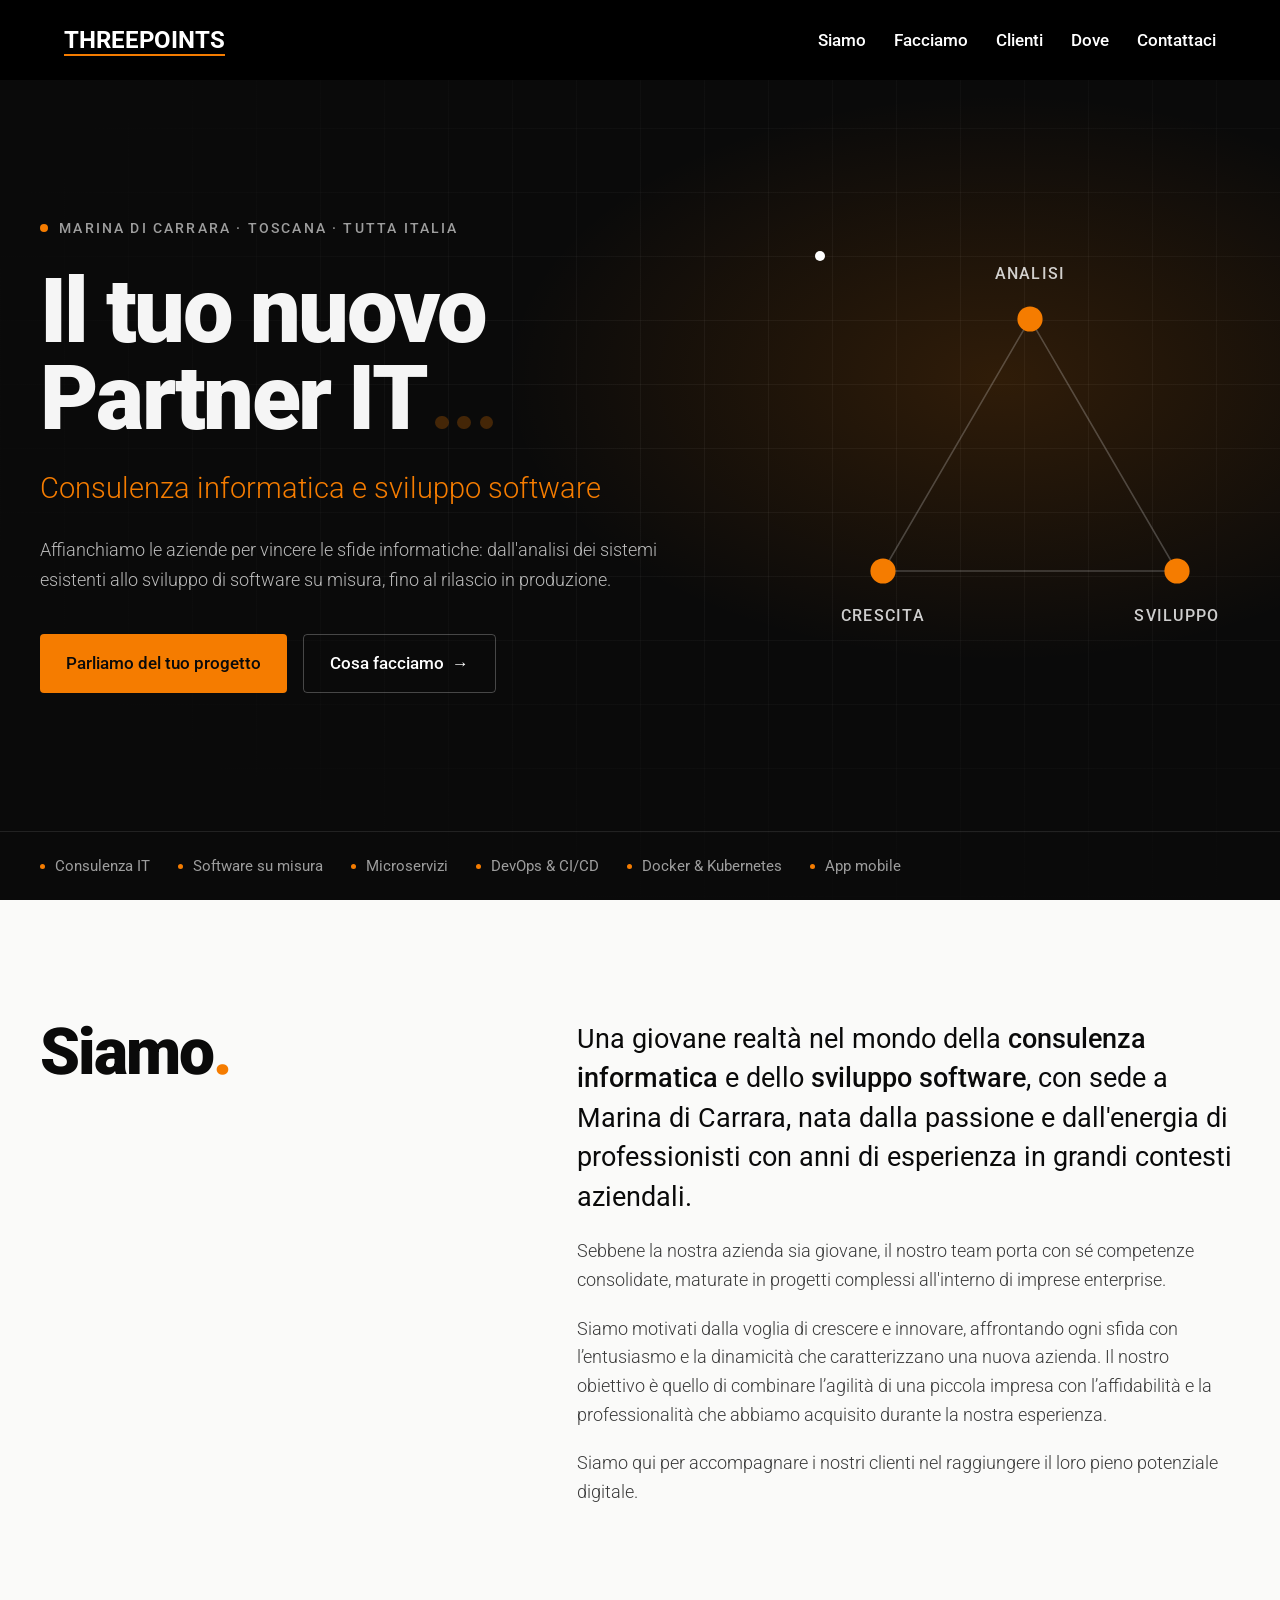
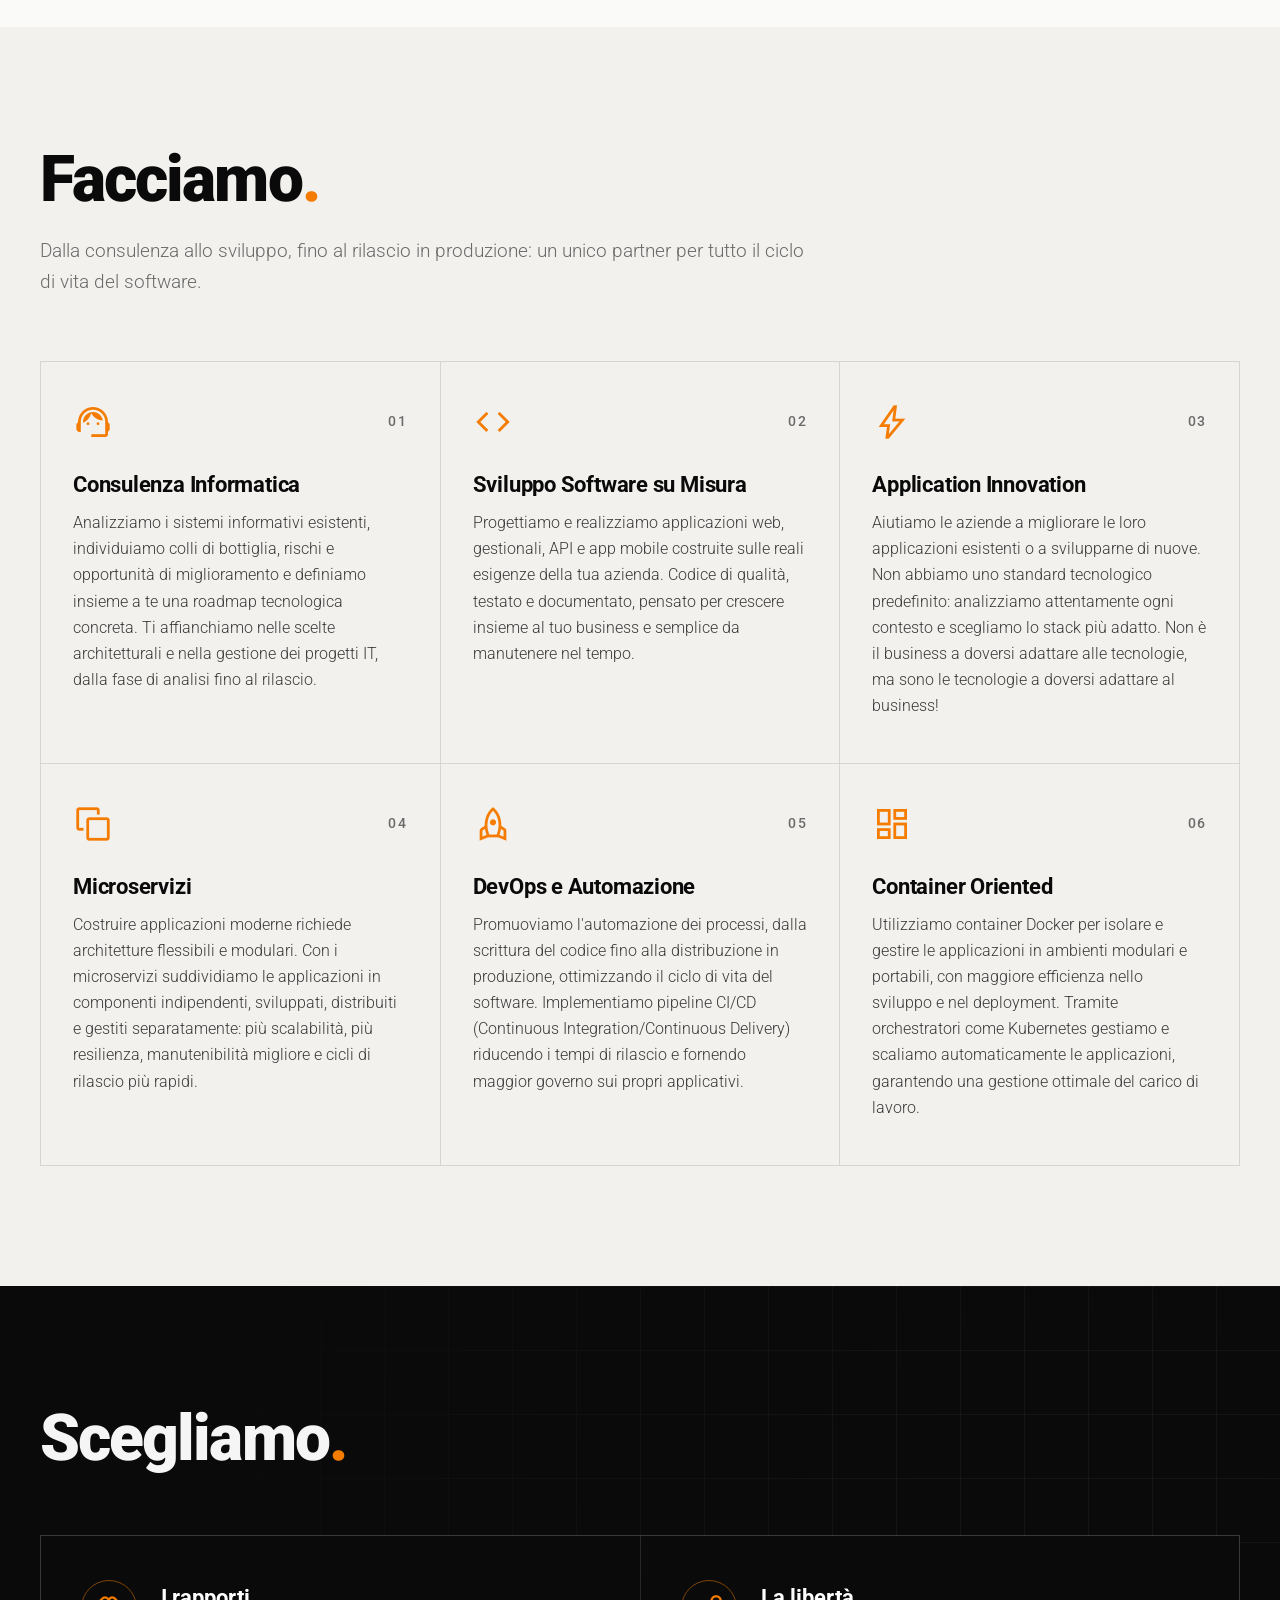
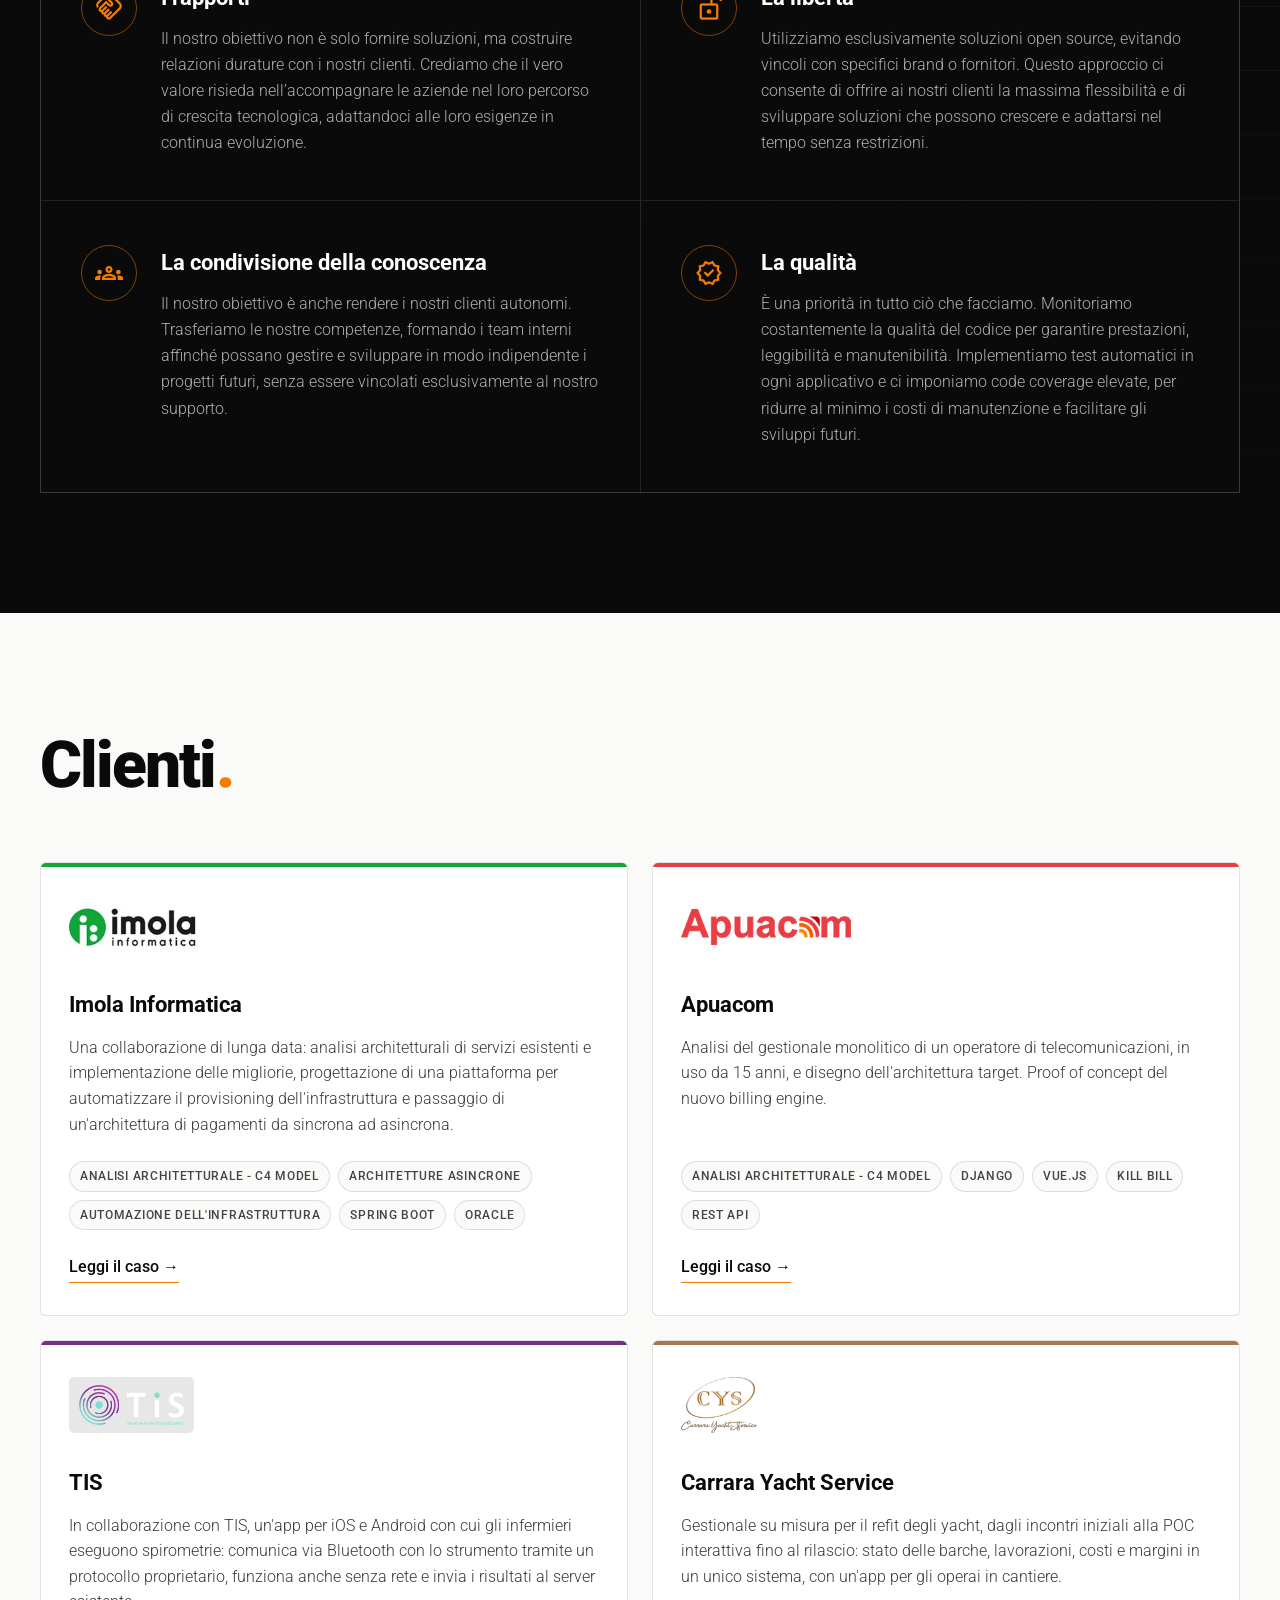
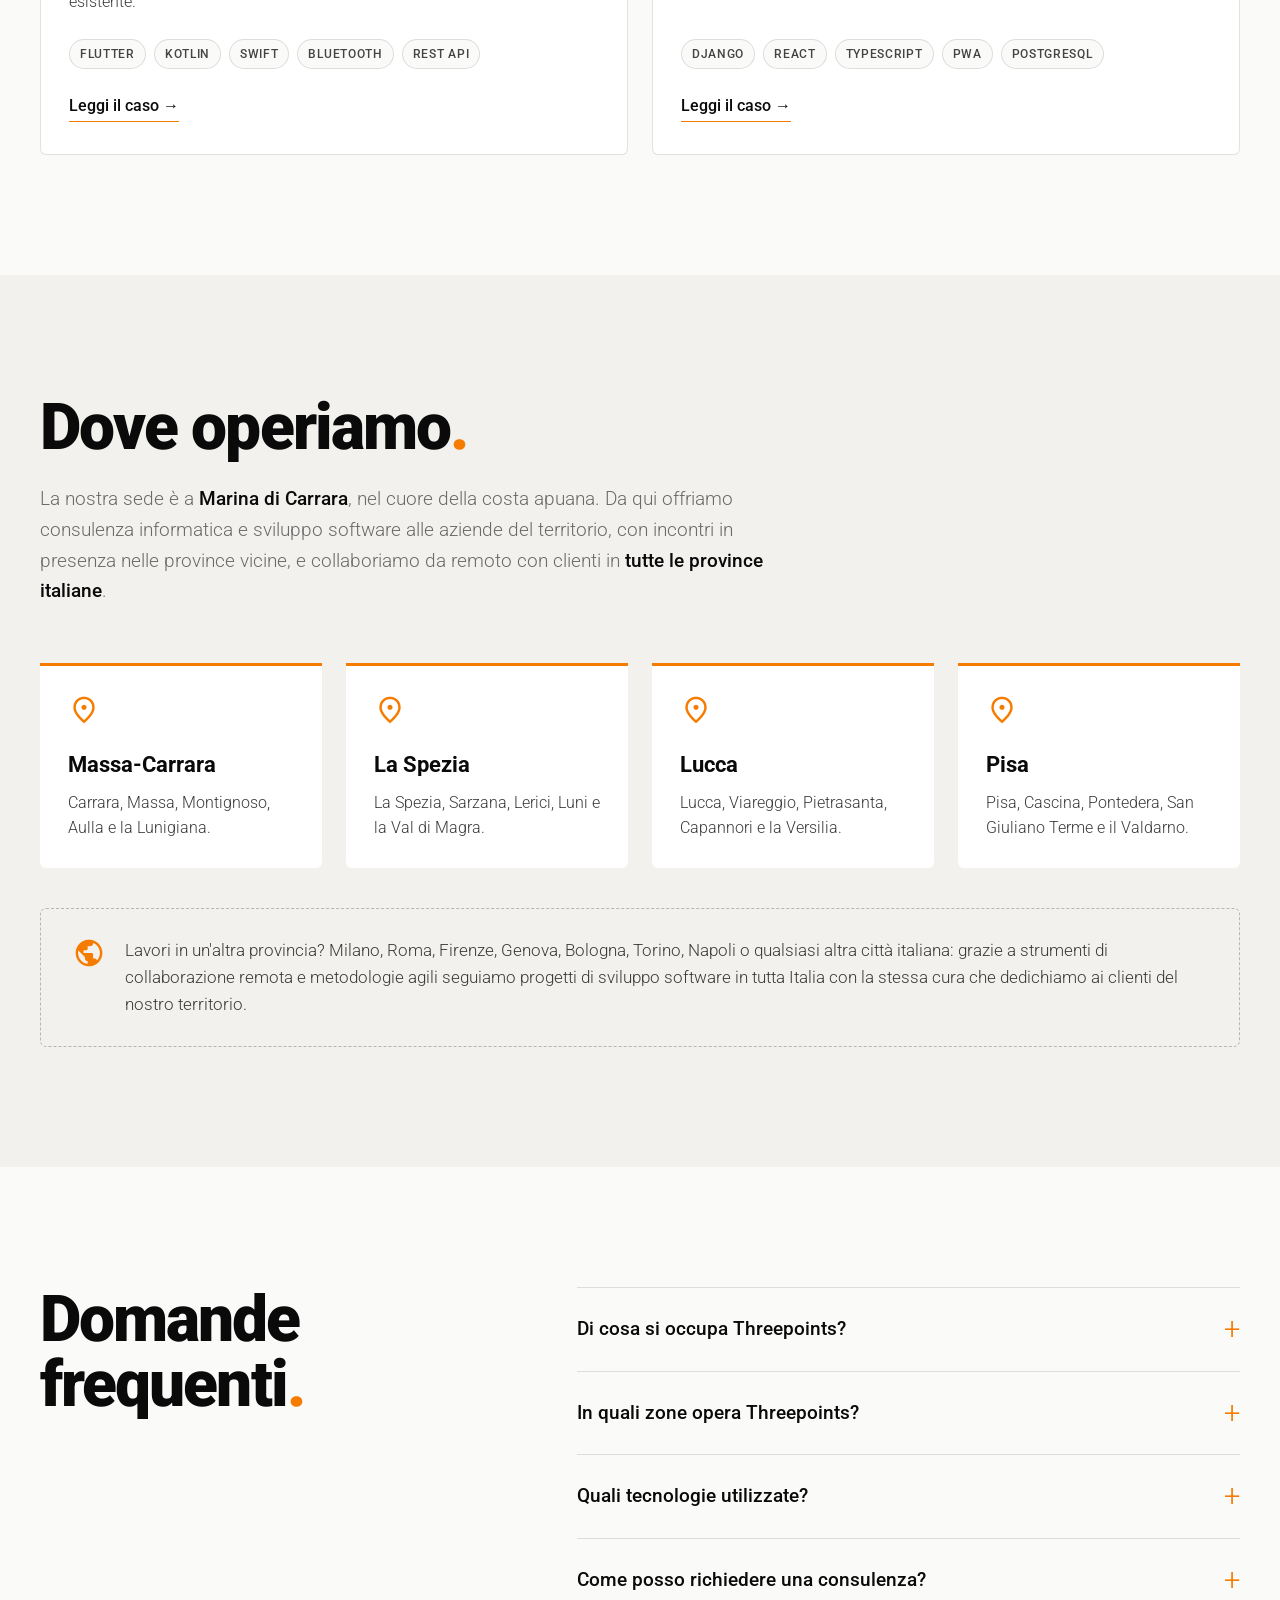
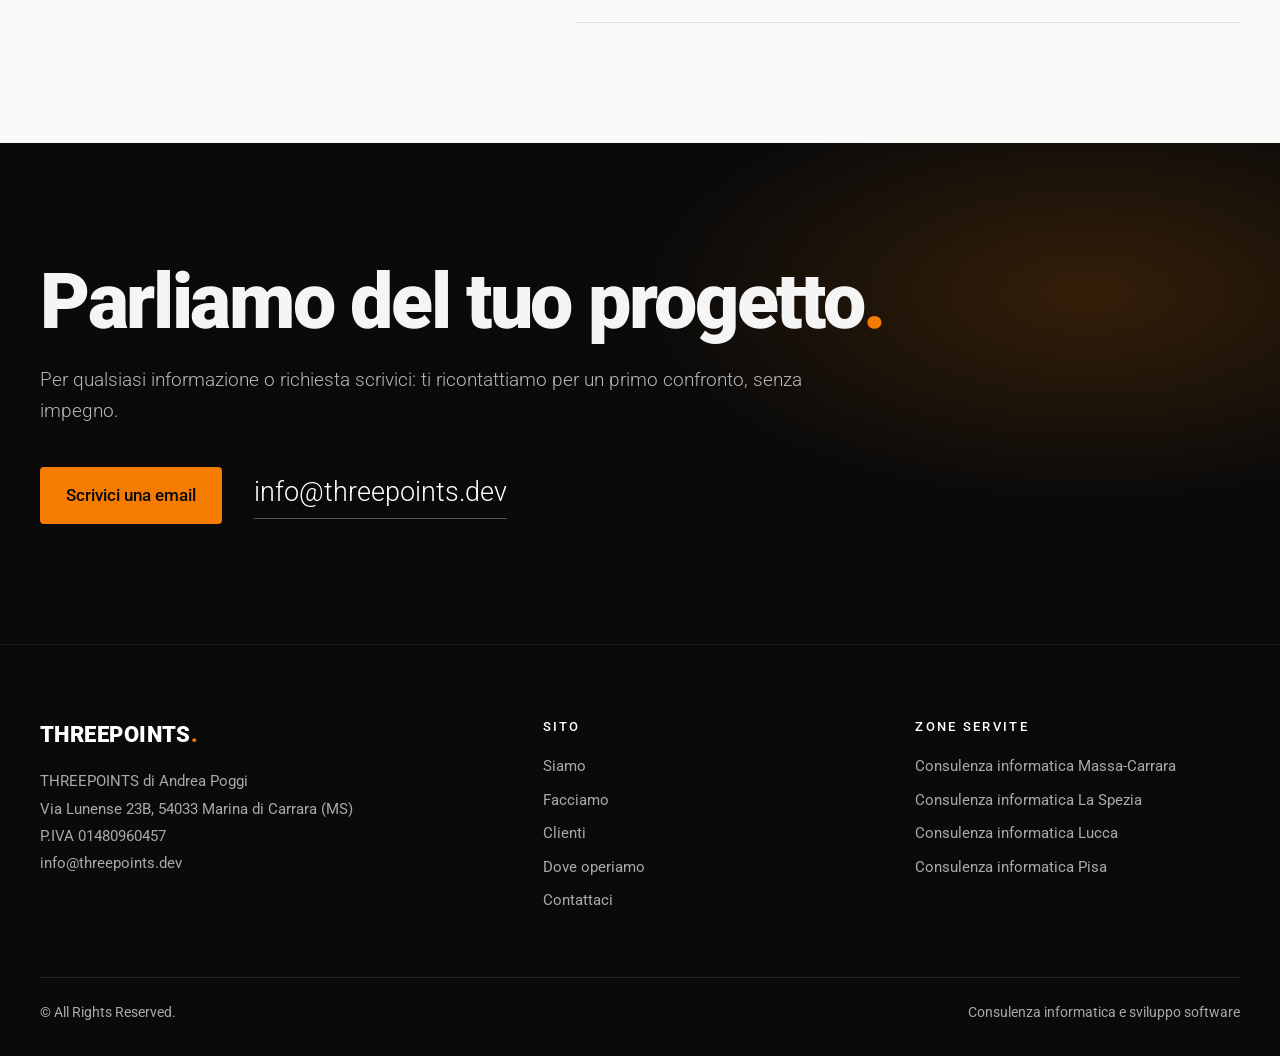
==== index.html @ 8f293f6f "Casi di studio TIS, Imola Informatica e Carrara Yacht Service Nuove pagine di dettaglio per i client" ====
<!DOCTYPE html>
<html lang="it" prefix="og: https://ogp.me/ns#">

<head>
    <meta charset="UTF-8">
    <meta name="viewport" content="width=device-width, initial-scale=1.0">

    <!-- Stato iniziale dell'ingresso: impostato prima del primo disegno.
         Senza JavaScript la classe non c'è e il contenuto è subito visibile. -->
    <script>document.documentElement.classList.add('pre')</script>

    <title>Consulenza Informatica e Sviluppo Software a Carrara | Threepoints</title>
    <meta name="description"
        content="Threepoints: consulenza informatica e sviluppo software su misura a Carrara, Massa, La Spezia, Lucca, Pisa e in tutta Italia. Microservizi, DevOps, app mobile e modernizzazione di applicazioni.">
    <meta name="robots" content="index, follow, max-image-preview:large">
    <meta name="author" content="Threepoints di Andrea Poggi">
    <link rel="canonical" href="https://threepoints.dev/">
    <meta name="theme-color" content="#000000">

    <!-- Geolocalizzazione -->
    <meta name="geo.region" content="IT-MS">
    <meta name="geo.placename" content="Marina di Carrara">
    <meta name="geo.position" content="44.0434;10.0480">
    <meta name="ICBM" content="44.0434, 10.0480">

    <!-- Open Graph / Social -->
    <meta property="og:title" content="Threepoints - Consulenza Informatica e Sviluppo Software" />
    <meta property="og:type" content="website" />
    <meta property="og:locale" content="it_IT" />
    <meta property="og:site_name" content="Threepoints" />
    <meta property="og:description"
        content="Consulenza informatica e sviluppo software su misura per aziende di Massa-Carrara, La Spezia, Lucca, Pisa e di tutta Italia." />
    <meta property="og:image" content="https://threepoints.dev/images/ogimage.png" />
    <meta property="og:url" content="https://threepoints.dev/" />
    <meta name="twitter:card" content="summary_large_image">

    <!-- Dati strutturati -->
    <script type="application/ld+json">
    {
        "@context": "https://schema.org",
        "@graph": [
            {
                "@type": ["ProfessionalService", "LocalBusiness"],
                "@id": "https://threepoints.dev/#organization",
                "name": "Threepoints",
                "legalName": "Threepoints di Andrea Poggi",
                "url": "https://threepoints.dev/",
                "logo": "https://threepoints.dev/images/favicon.png",
                "image": "https://threepoints.dev/images/ogimage.png",
                "description": "Consulenza informatica e sviluppo software su misura: application innovation, microservizi, DevOps, container e app mobile.",
                "email": "info@threepoints.dev",
                "vatID": "IT01480960457",
                "founder": { "@type": "Person", "name": "Andrea Poggi" },
                "address": {
                    "@type": "PostalAddress",
                    "streetAddress": "Via Lunense 23B",
                    "postalCode": "54033",
                    "addressLocality": "Marina di Carrara",
                    "addressRegion": "MS",
                    "addressCountry": "IT"
                },
                "geo": { "@type": "GeoCoordinates", "latitude": 44.0434, "longitude": 10.0480 },
                "areaServed": [
                    { "@type": "AdministrativeArea", "name": "Provincia di Massa-Carrara" },
                    { "@type": "AdministrativeArea", "name": "Provincia della Spezia" },
                    { "@type": "AdministrativeArea", "name": "Provincia di Lucca" },
                    { "@type": "AdministrativeArea", "name": "Provincia di Pisa" },
                    { "@type": "AdministrativeArea", "name": "Toscana" },
                    { "@type": "AdministrativeArea", "name": "Liguria" },
                    { "@type": "Country", "name": "Italia" }
                ],
                "knowsAbout": [
                    "Consulenza informatica", "Sviluppo software", "Sviluppo software su misura",
                    "Microservizi", "DevOps", "CI/CD", "Docker", "Kubernetes", "Spring Boot",
                    "Django", "Flutter", "Sviluppo app mobile", "Architettura software", "REST API"
                ],
                "hasOfferCatalog": {
                    "@type": "OfferCatalog",
                    "name": "Servizi IT",
                    "itemListElement": [
                        { "@type": "Offer", "itemOffered": { "@type": "Service", "name": "Consulenza informatica" } },
                        { "@type": "Offer", "itemOffered": { "@type": "Service", "name": "Sviluppo software su misura" } },
                        { "@type": "Offer", "itemOffered": { "@type": "Service", "name": "Sviluppo app mobile" } },
                        { "@type": "Offer", "itemOffered": { "@type": "Service", "name": "Architetture a microservizi" } },
                        { "@type": "Offer", "itemOffered": { "@type": "Service", "name": "DevOps e automazione CI/CD" } },
                        { "@type": "Offer", "itemOffered": { "@type": "Service", "name": "Containerizzazione con Docker e Kubernetes" } }
                    ]
                }
            },
            {
                "@type": "WebSite",
                "@id": "https://threepoints.dev/#website",
                "url": "https://threepoints.dev/",
                "name": "Threepoints",
                "inLanguage": "it-IT",
                "publisher": { "@id": "https://threepoints.dev/#organization" }
            },
            {
                "@type": "FAQPage",
                "mainEntity": [
                    {
                        "@type": "Question",
                        "name": "Di cosa si occupa Threepoints?",
                        "acceptedAnswer": {
                            "@type": "Answer",
                            "text": "Threepoints offre consulenza informatica e sviluppo software su misura: modernizzazione di applicazioni esistenti, architetture a microservizi, DevOps e pipeline CI/CD, containerizzazione con Docker e Kubernetes e sviluppo di app mobile."
                        }
                    },
                    {
                        "@type": "Question",
                        "name": "In quali zone opera Threepoints?",
                        "acceptedAnswer": {
                            "@type": "Answer",
                            "text": "La sede è a Marina di Carrara (MS). Seguiamo in presenza aziende delle province di Massa-Carrara, La Spezia, Lucca e Pisa e lavoriamo da remoto con clienti in tutte le province italiane."
                        }
                    },
                    {
                        "@type": "Question",
                        "name": "Quali tecnologie utilizzate?",
                        "acceptedAnswer": {
                            "@type": "Answer",
                            "text": "Non abbiamo uno stack predefinito: scegliamo la tecnologia in base al contesto. Lavoriamo spesso con Java e Spring Boot, Python e Django, Flutter, Kotlin e Swift, Docker e Kubernetes, privilegiando soluzioni open source."
                        }
                    },
                    {
                        "@type": "Question",
                        "name": "Come posso richiedere una consulenza?",
                        "acceptedAnswer": {
                            "@type": "Answer",
                            "text": "Scrivi a info@threepoints.dev descrivendo il tuo progetto o la tua esigenza: ti ricontatteremo per un primo confronto senza impegno."
                        }
                    }
                ]
            }
        ]
    }
    </script>

    <link rel="icon" href="images/favicon.png" />

    <link rel="preconnect" href="https://fonts.googleapis.com" crossorigin>
    <link rel="preconnect" href="https://fonts.gstatic.com" crossorigin>


    <!-- Google Font -->
    
    <link rel="stylesheet"
        href="https://fonts.googleapis.com/css2?family=Roboto:wght@300;400;500;700;900&display=swap">

    <!-- Google Icons -->
    <link rel="stylesheet"
        href="https://fonts.googleapis.com/css2?family=Material+Symbols+Outlined:opsz,wght,FILL,GRAD@24,400,0,0&icon_names=bolt,close,code,dashboard,groups,handshake,location_on,lock_open_right,menu,public,rocket,stack,support_agent,verified&display=block" />

    <!-- CSS Critico inline -->
    <style>
        * {
            margin: 0;
            padding: 0;
            box-sizing: border-box;
        }

        body {
            font-family: 'Roboto', sans-serif;
            /* Cambiato in Roboto */
            line-height: 1.6;
        }

        #loading-screen {
            display: flex;
            justify-content: center;
            align-items: center;
            position: fixed;
            width: 100%;
            height: 100%;
            background-color: white;
            z-index: 1000; /* Assicurati che sia sopra tutto */
        }


    </style>

    <!-- Senza JavaScript mostra subito il contenuto -->
    <noscript>
        <style>
            #loading-screen { display: none !important; }
            #site-content { display: block !important; }
        </style>
    </noscript>

    <!-- Precaricamento del foglio di stile -->
    <link rel="preload" href="styles.css" as="style" onload="this.onload=null;this.rel='stylesheet'">
    <noscript>
        <link rel="stylesheet" href="styles.css">
    </noscript>

    <!-- Precaricamento dello script JavaScript -->
    <link rel="preload" href="script.js" as="script">
    <script defer src="script.js"></script>
</head>

<body>

    <!-- Schermata di caricamento
         Uso uno stile inline per evitare ritardi nella renderizzazioni. 
    -->
    <div id="loading-screen">

        <div class="icon-container">
            <svg width="64" height="64" viewBox="0 0 64 64" xmlns="http://www.w3.org/2000/svg">
                <!-- Cerchio esterno di colore arancione (#F57C00) -->
                <circle cx="32" cy="32" r="30" fill="#F57C00" />
              
                <!-- Cerchio interno più piccolo con bordo bianco e riempimento arancione -->
                <circle cx="32" cy="32" r="24" fill="#F57C00" stroke="#FFFFFF" stroke-width="2" />
              
                <!-- Testo "TPs" al centro del cerchio, in bianco e font Roboto Bold -->
                <text x="50%" y="50%" font-family="Roboto, sans-serif" font-weight="bold" font-size="14" fill="#FFFFFF" text-anchor="middle" dominant-baseline="central">TPs</text>
              </svg>

        </div>
    </div>

    <div id="site-content" style="display: none;">

        <!-- Navbar -->
        <nav class="navbar">
            <div class="navbar-content">
                <div class="logo">
                    <strong>
                        <a href="/">THREEPOINTS</a>
                    </strong>
                </div>
                <div class="menu-desktop">
                    <a href="#siamo">Siamo</a>
                    <a href="#facciamo">Facciamo</a>
                    <a href="#clienti">Clienti</a>
                    <a href="#dove">Dove</a>
                    <a href="#contattaci">Contattaci</a>
                </div>
                <div class="menu-mobile">
                    <button class="menu-toggle" id="menu-toggle" aria-label="Apri il menu">
                        <span class="material-symbols-outlined" style="color: white;">menu</span>
                    </button>
                </div>
            </div>
            <div class="menu-mobile-items" id="mobile-menu">
                <button class="close-menu" id="close-menu" aria-label="Chiudi il menu">
                    <span class="material-symbols-outlined">close</span>
                </button>
                <a href="#siamo">Siamo</a>
                <a href="#facciamo">Facciamo</a>
                <a href="#clienti">Clienti</a>
                <a href="#dove">Dove</a>
                <a href="#contattaci">Contattaci</a>

                <div class="menu-mobile-footer" id="menu-mobile-footer">
                    <p>© All Rights Reserved.</p>
                    <p>THREEPOINTS di Andrea Poggi.</p>
                    <p><a href="mailto:info@threepoints.dev">info@threepoints.dev</a></p>
                </div>
            </div>
        </nav>
        <!-- Sezione Hero -->
        <header class="hero-v2">
            <div class="hero-v2-inner">
                <div class="hero-v2-copy">
                    <p class="hero-v2-eyebrow" data-in="fade">
                        <span class="hero-v2-pulse" aria-hidden="true"></span>
                        Marina di Carrara · Toscana · tutta Italia
                    </p>

                    <h1>
                        <span class="hero-v2-title">
                            <span class="line"><span data-in="line">Il tuo nuovo</span></span>
                            <span class="line"><span data-in="line">Partner IT<span class="tp-dots"
                                        aria-hidden="true"><i></i><i></i><i></i></span></span></span>
                        </span>
                        <span class="hero-v2-kicker" data-in="fade">Consulenza informatica e sviluppo software</span>
                    </h1>

                    <p class="hero-v2-lead" data-in="fade">Affianchiamo le aziende per vincere le sfide
                        informatiche: dall'analisi dei sistemi esistenti allo sviluppo di software su misura,
                        fino al rilascio in produzione.</p>

                    <div class="hero-v2-actions" data-in="fade">
                        <a class="hero-v2-btn primary" href="#contattaci">Parliamo del tuo progetto</a>
                        <a class="hero-v2-btn ghost" href="#facciamo">Cosa facciamo <span aria-hidden="true">→</span></a>
                    </div>
                </div>

                <div class="hero-v2-visual" data-in="fade" aria-hidden="true">
                    <div class="tp-stage">
                        <svg viewBox="0 0 400 380" xmlns="http://www.w3.org/2000/svg">
                            <path class="tp-edge" d="M200 60 L340 300 L60 300 Z" />
                            <circle class="tp-node" cx="200" cy="60" r="12" />
                            <circle class="tp-node" cx="340" cy="300" r="12" />
                            <circle class="tp-node" cx="60" cy="300" r="12" />
                            <text x="200" y="22" text-anchor="middle">Analisi</text>
                            <text x="340" y="348" text-anchor="middle">Sviluppo</text>
                            <text x="60" y="348" text-anchor="middle">Crescita</text>
                        </svg>
                        <span class="tp-ring" style="--x: 50%; --y: 15.79%"></span>
                        <span class="tp-ring" style="--x: 85%; --y: 78.95%; --delay: .8s"></span>
                        <span class="tp-ring" style="--x: 15%; --y: 78.95%; --delay: 1.6s"></span>
                        <span class="tp-runner"></span>
                    </div>
                </div>
            </div>

            <div class="hero-v2-strip" data-in="fade">
                <ul>
                    <li>Consulenza IT</li>
                    <li>Software su misura</li>
                    <li>Microservizi</li>
                    <li>DevOps &amp; CI/CD</li>
                    <li>Docker &amp; Kubernetes</li>
                    <li>App mobile</li>
                </ul>
            </div>
        </header>

        <main>
        <section id="siamo" class="section">
            <div class="section-inner split">
                <div class="section-head">
                    <h2 class="section-title">Siamo<span class="accent">.</span></h2>
                </div>

                <div class="prose">
                    <p class="big">Una giovane realtà nel mondo della <strong>consulenza informatica</strong> e dello
                        <strong>sviluppo software</strong>, con sede a Marina di Carrara, nata dalla passione e
                        dall'energia di professionisti con anni di esperienza in grandi contesti aziendali.</p>
                    <p>Sebbene la nostra azienda sia giovane, il nostro team porta con sé competenze consolidate,
                        maturate in progetti complessi all'interno di imprese enterprise.</p>
                    <p>Siamo motivati dalla voglia di crescere e innovare, affrontando ogni sfida con l’entusiasmo e
                        la dinamicità che caratterizzano una nuova azienda. Il nostro obiettivo è quello di combinare
                        l’agilità di una piccola impresa con l’affidabilità e la professionalità che abbiamo
                        acquisito durante la nostra esperienza.</p>
                    <p>Siamo qui per accompagnare i nostri clienti nel raggiungere il loro pieno potenziale
                        digitale.</p>
                </div>
            </div>
        </section>

        <section id="facciamo" class="section tone-2">
            <div class="section-inner">
                <div class="section-head">
                    <h2 class="section-title">Facciamo<span class="accent">.</span></h2>
                    <p class="section-lead">Dalla consulenza allo sviluppo, fino al rilascio in produzione: un unico
                        partner per tutto il ciclo di vita del software.</p>
                </div>

                <div class="svc-grid">
                    <article class="svc">
                        <div class="svc-top">
                            <span class="material-symbols-outlined" aria-hidden="true">support_agent</span>
                            <span class="svc-num">01</span>
                        </div>
                        <h3>Consulenza Informatica</h3>
                        <p>Analizziamo i sistemi informativi esistenti, individuiamo colli di bottiglia, rischi e
                            opportunità di miglioramento e definiamo insieme a te una roadmap tecnologica concreta.
                            Ti affianchiamo nelle scelte architetturali e nella gestione dei progetti IT, dalla fase
                            di analisi fino al rilascio.</p>
                    </article>

                    <article class="svc">
                        <div class="svc-top">
                            <span class="material-symbols-outlined" aria-hidden="true">code</span>
                            <span class="svc-num">02</span>
                        </div>
                        <h3>Sviluppo Software su Misura</h3>
                        <p>Progettiamo e realizziamo applicazioni web, gestionali, API e app mobile costruite sulle
                            reali esigenze della tua azienda. Codice di qualità, testato e documentato, pensato per
                            crescere insieme al tuo business e semplice da manutenere nel tempo.</p>
                    </article>

                    <article class="svc">
                        <div class="svc-top">
                            <span class="material-symbols-outlined" aria-hidden="true">bolt</span>
                            <span class="svc-num">03</span>
                        </div>
                        <h3>Application Innovation</h3>
                        <p>Aiutiamo le aziende a migliorare le loro applicazioni esistenti o a svilupparne di nuove.
                            Non abbiamo uno standard tecnologico predefinito: analizziamo attentamente ogni contesto
                            e scegliamo lo stack più adatto. Non è il business a doversi adattare alle tecnologie, ma
                            sono le tecnologie a doversi adattare al business!</p>
                    </article>

                    <article class="svc">
                        <div class="svc-top">
                            <span class="material-symbols-outlined" aria-hidden="true">stack</span>
                            <span class="svc-num">04</span>
                        </div>
                        <h3>Microservizi</h3>
                        <p>Costruire applicazioni moderne richiede architetture flessibili e modulari. Con i
                            microservizi suddividiamo le applicazioni in componenti indipendenti, sviluppati,
                            distribuiti e gestiti separatamente: più scalabilità, più resilienza, manutenibilità
                            migliore e cicli di rilascio più rapidi.</p>
                    </article>

                    <article class="svc">
                        <div class="svc-top">
                            <span class="material-symbols-outlined" aria-hidden="true">rocket</span>
                            <span class="svc-num">05</span>
                        </div>
                        <h3>DevOps e Automazione</h3>
                        <p>Promuoviamo l'automazione dei processi, dalla scrittura del codice fino alla
                            distribuzione in produzione, ottimizzando il ciclo di vita del software. Implementiamo
                            pipeline CI/CD (Continuous Integration/Continuous Delivery) riducendo i tempi di
                            rilascio e fornendo maggior governo sui propri applicativi.</p>
                    </article>

                    <article class="svc">
                        <div class="svc-top">
                            <span class="material-symbols-outlined" aria-hidden="true">dashboard</span>
                            <span class="svc-num">06</span>
                        </div>
                        <h3>Container Oriented</h3>
                        <p>Utilizziamo container Docker per isolare e gestire le applicazioni in ambienti modulari e
                            portabili, con maggiore efficienza nello sviluppo e nel deployment. Tramite orchestratori
                            come Kubernetes gestiamo e scaliamo automaticamente le applicazioni, garantendo una
                            gestione ottimale del carico di lavoro.</p>
                    </article>
                </div>
            </div>
        </section>

        <section id="scegliamo" class="section dark has-grid">
            <div class="section-inner">
                <div class="section-head">
                    <h2 class="section-title">Scegliamo<span class="accent">.</span></h2>
                </div>

                <div class="values">
                    <div class="value">
                        <span class="value-icon"><span class="material-symbols-outlined"
                                aria-hidden="true">handshake</span></span>
                        <div>
                            <h3>I rapporti</h3>
                            <p>Il nostro obiettivo non è solo fornire soluzioni, ma costruire relazioni durature con i
                                nostri clienti. Crediamo che il vero valore risieda nell’accompagnare le aziende nel
                                loro percorso di crescita tecnologica, adattandoci alle loro esigenze in continua
                                evoluzione.</p>
                        </div>
                    </div>

                    <div class="value">
                        <span class="value-icon"><span class="material-symbols-outlined"
                                aria-hidden="true">lock_open_right</span></span>
                        <div>
                            <h3>La libertà</h3>
                            <p>Utilizziamo esclusivamente soluzioni open source, evitando vincoli con specifici brand o
                                fornitori. Questo approccio ci consente di offrire ai nostri clienti la massima
                                flessibilità e di sviluppare soluzioni che possono crescere e adattarsi nel tempo
                                senza restrizioni.</p>
                        </div>
                    </div>

                    <div class="value">
                        <span class="value-icon"><span class="material-symbols-outlined"
                                aria-hidden="true">groups</span></span>
                        <div>
                            <h3>La condivisione della conoscenza</h3>
                            <p>Il nostro obiettivo è anche rendere i nostri clienti autonomi. Trasferiamo le nostre
                                competenze, formando i team interni affinché possano gestire e sviluppare in modo
                                indipendente i progetti futuri, senza essere vincolati esclusivamente al nostro
                                supporto.</p>
                        </div>
                    </div>

                    <div class="value">
                        <span class="value-icon"><span class="material-symbols-outlined"
                                aria-hidden="true">verified</span></span>
                        <div>
                            <h3>La qualità</h3>
                            <p>È una priorità in tutto ciò che facciamo. Monitoriamo costantemente la qualità del
                                codice per garantire prestazioni, leggibilità e manutenibilità. Implementiamo test
                                automatici in ogni applicativo e ci imponiamo code coverage elevate, per ridurre al
                                minimo i costi di manutenzione e facilitare gli sviluppi futuri.</p>
                        </div>
                    </div>
                </div>
            </div>
        </section>

        <section id="clienti" class="section">
            <div class="section-inner">
                <div class="section-head">
                    <h2 class="section-title">Clienti<span class="accent">.</span></h2>
                </div>

                <div class="clients">
                    <article class="cliente-card" id="imolainformatica">
                        <div class="cliente-card-logo-container">
                            <a href="https://imolainformatica.it/" target="_blank" rel="noopener">
                                <img src="images/imola.webp" alt="Logo Imola Informatica" class="cliente-logo"
                                    width="244" height="90">
                            </a>
                        </div>
                        <h3 class="cliente-title">Imola Informatica</h3>
                        <p class="cliente-description">Una collaborazione di lunga data: analisi architetturali di
                            servizi esistenti e implementazione delle migliorie, progettazione di una piattaforma
                            per automatizzare il provisioning dell'infrastruttura e passaggio di un'architettura di
                            pagamenti da sincrona ad asincrona.</p>
                        <div class="badges">
                            <span class="badge">Analisi architetturale - C4 Model</span>
                            <span class="badge">Architetture asincrone</span>
                            <span class="badge">Automazione dell'infrastruttura</span>
                            <span class="badge">Spring Boot</span>
                            <span class="badge">Oracle</span>
                        </div>
                        <a class="cliente-link" href="/clienti/imolainformatica/">Leggi il caso <span aria-hidden="true">→</span></a>
                    </article>

                    <article class="cliente-card" id="apuacom">
                        <div class="cliente-card-logo-container">
                            <a href="https://www.apuacom.it/" target="_blank" rel="noopener">
                                <img src="images/logoapuacom.webp" alt="Logo Apuacom" class="cliente-logo"
                                    width="230" height="48">
                            </a>
                        </div>
                        <h3 class="cliente-title">Apuacom</h3>
                        <p class="cliente-description">Analisi del gestionale monolitico di un operatore di
                            telecomunicazioni, in uso da 15 anni, e disegno dell'architettura target.
                            Proof of concept del nuovo billing engine.</p>
                        <div class="badges">
                            <span class="badge">Analisi architetturale - C4 Model</span>
                            <span class="badge">Django</span>
                            <span class="badge">Vue.js</span>
                            <span class="badge">Kill Bill</span>
                            <span class="badge">REST API</span>
                        </div>
                        <a class="cliente-link" href="/clienti/apuacom/">Leggi il caso <span aria-hidden="true">→</span></a>
                    </article>

                    <article class="cliente-card" id="tis">
                        <div class="cliente-card-logo-container">
                            <a href="https://www.trusttis.com/" target="_blank" rel="noopener">
                                <img src="images/tis.webp" alt="Logo TIS" class="cliente-logo cliente-logo-boxed"
                                    width="392" height="150">
                            </a>
                        </div>
                        <h3 class="cliente-title">TIS</h3>
                        <p class="cliente-description">In collaborazione con TIS, un'app per iOS e Android con cui
                            gli infermieri eseguono spirometrie: comunica via Bluetooth con lo strumento tramite un
                            protocollo proprietario, funziona anche senza rete e invia i risultati al server
                            esistente.</p>
                        <div class="badges">
                            <span class="badge">Flutter</span>
                            <span class="badge">Kotlin</span>
                            <span class="badge">Swift</span>
                            <span class="badge">Bluetooth</span>
                            <span class="badge">REST API</span>
                        </div>
                        <a class="cliente-link" href="/clienti/tis/">Leggi il caso <span aria-hidden="true">→</span></a>
                    </article>

                    <article class="cliente-card" id="carrarayacht">
                        <div class="cliente-card-logo-container">
                            <a href="https://www.carrarayacht.com/" target="_blank" rel="noopener">
                                <img src="images/cys.png" alt="Logo Carrara Yacht Service" class="cliente-logo"
                                    width="120" height="88">
                            </a>
                        </div>
                        <h3 class="cliente-title">Carrara Yacht Service</h3>
                        <p class="cliente-description">Gestionale su misura per il refit degli yacht, dagli incontri
                            iniziali alla POC interattiva fino al rilascio: stato delle barche, lavorazioni, costi e
                            margini in un unico sistema, con un'app per gli operai in cantiere.</p>
                        <div class="badges">
                            <span class="badge">Django</span>
                            <span class="badge">React</span>
                            <span class="badge">TypeScript</span>
                            <span class="badge">PWA</span>
                            <span class="badge">PostgreSQL</span>
                        </div>
                        <a class="cliente-link" href="/clienti/carrarayacht/">Leggi il caso <span aria-hidden="true">→</span></a>
                    </article>
                </div>
            </div>
        </section>

        <section id="dove" class="section tone-2">
            <div class="section-inner">
                <div class="section-head">
                    <h2 class="section-title">Dove operiamo<span class="accent">.</span></h2>
                    <p class="section-lead">La nostra sede è a <strong>Marina di Carrara</strong>, nel cuore della
                        costa apuana. Da qui offriamo consulenza informatica e sviluppo software alle aziende del
                        territorio, con incontri in presenza nelle province vicine, e collaboriamo da remoto con
                        clienti in <strong>tutte le province italiane</strong>.</p>
                </div>

                <div class="places">
                    <div class="place">
                        <span class="material-symbols-outlined" aria-hidden="true">location_on</span>
                        <h3>Massa-Carrara</h3>
                        <p>Carrara, Massa, Montignoso, Aulla e la Lunigiana.</p>
                    </div>
                    <div class="place">
                        <span class="material-symbols-outlined" aria-hidden="true">location_on</span>
                        <h3>La Spezia</h3>
                        <p>La Spezia, Sarzana, Lerici, Luni e la Val di Magra.</p>
                    </div>
                    <div class="place">
                        <span class="material-symbols-outlined" aria-hidden="true">location_on</span>
                        <h3>Lucca</h3>
                        <p>Lucca, Viareggio, Pietrasanta, Capannori e la Versilia.</p>
                    </div>
                    <div class="place">
                        <span class="material-symbols-outlined" aria-hidden="true">location_on</span>
                        <h3>Pisa</h3>
                        <p>Pisa, Cascina, Pontedera, San Giuliano Terme e il Valdarno.</p>
                    </div>
                </div>

                <div class="remote">
                    <span class="material-symbols-outlined" aria-hidden="true">public</span>
                    <p>Lavori in un'altra provincia? Milano, Roma, Firenze, Genova, Bologna, Torino, Napoli o
                        qualsiasi altra città italiana: grazie a strumenti di collaborazione remota e metodologie
                        agili seguiamo progetti di sviluppo software in tutta Italia con la stessa cura che
                        dedichiamo ai clienti del nostro territorio.</p>
                </div>
            </div>
        </section>

        <section id="faq" class="section">
            <div class="section-inner split">
                <div class="section-head">
                    <h2 class="section-title">Domande frequenti<span class="accent">.</span></h2>
                </div>

                <div class="faq-list">
                    <details>
                        <summary>Di cosa si occupa Threepoints?</summary>
                        <p>Threepoints offre consulenza informatica e sviluppo software su misura: modernizzazione di
                            applicazioni esistenti, architetture a microservizi, DevOps e pipeline CI/CD,
                            containerizzazione con Docker e Kubernetes e sviluppo di app mobile.</p>
                    </details>
                    <details>
                        <summary>In quali zone opera Threepoints?</summary>
                        <p>La sede è a Marina di Carrara (MS). Seguiamo in presenza aziende delle province di
                            Massa-Carrara, La Spezia, Lucca e Pisa e lavoriamo da remoto con clienti in tutte le
                            province italiane.</p>
                    </details>
                    <details>
                        <summary>Quali tecnologie utilizzate?</summary>
                        <p>Non abbiamo uno stack predefinito: scegliamo la tecnologia in base al contesto. Lavoriamo
                            spesso con Java e Spring Boot, Python e Django, Flutter, Kotlin e Swift, Docker e
                            Kubernetes, privilegiando soluzioni open source.</p>
                    </details>
                    <details>
                        <summary>Come posso richiedere una consulenza?</summary>
                        <p>Scrivi a <a href="mailto:info@threepoints.dev">info@threepoints.dev</a> descrivendo il tuo
                            progetto o la tua esigenza: ti ricontatteremo per un primo confronto senza impegno.</p>
                    </details>
                </div>
            </div>
        </section>

        <section id="contattaci" class="section contact">
            <div class="section-inner">
                <div class="section-head">
                    <h2 class="section-title">Parliamo del tuo progetto<span class="accent">.</span></h2>
                    <p class="section-lead">Per qualsiasi informazione o richiesta scrivici: ti ricontattiamo per un
                        primo confronto, senza impegno.</p>
                </div>

                <div class="contact-actions">
                    <a class="btn primary" href="mailto:info@threepoints.dev">Scrivici una email</a>
                    <a class="contact-mail" href="mailto:info@threepoints.dev">info@threepoints.dev</a>
                </div>
            </div>
        </section>
        </main>

        <footer class="footer">
            <div class="footer-inner">
                <div>
                    <p class="footer-brand">THREEPOINTS<span aria-hidden="true">.</span></p>
                    <address>
                        THREEPOINTS di Andrea Poggi<br>
                        Via Lunense 23B, 54033 Marina di Carrara (MS)<br>
                        P.IVA 01480960457<br>
                        <a href="mailto:info@threepoints.dev">info@threepoints.dev</a>
                    </address>
                </div>
                <nav aria-label="Sezioni">
                    <p class="footer-heading">Sito</p>
                    <ul>
                        <li><a href="#siamo">Siamo</a></li>
                        <li><a href="#facciamo">Facciamo</a></li>
                        <li><a href="#clienti">Clienti</a></li>
                        <li><a href="#dove">Dove operiamo</a></li>
                        <li><a href="#contattaci">Contattaci</a></li>
                    </ul>
                </nav>
                <nav aria-label="Zone servite">
                    <p class="footer-heading">Zone servite</p>
                    <ul>
                        <li><a href="/consulenza-informatica-massa-carrara/">Consulenza informatica Massa-Carrara</a></li>
                        <li><a href="/consulenza-informatica-la-spezia/">Consulenza informatica La Spezia</a></li>
                        <li><a href="/consulenza-informatica-lucca/">Consulenza informatica Lucca</a></li>
                        <li><a href="/consulenza-informatica-pisa/">Consulenza informatica Pisa</a></li>
                    </ul>
                </nav>
            </div>
            <div class="footer-bottom">
                <p>© All Rights Reserved.</p>
                <p>Consulenza informatica e sviluppo software</p>
            </div>
        </footer>

    </div>

</body>

</html>
---- styles.css ----
/* ==========================================================================
   Threepoints - foglio di stile
   Le regole di base (* e body) e la schermata di caricamento sono inline
   nell'head di ogni pagina.
   ========================================================================== */

:root {
    --tp-orange: #F57C00;
    --tp-orange-hi: #ff8f1f;
    --tp-ink: #0a0a0a;
    --tp-paper: #fafaf9;
    --tp-paper-2: #f2f1ee;
    --tp-line: rgba(10, 10, 10, .12);
    --tp-text: #3a3a3a;
    --tp-muted: #6b6b6b;
}

html {
    scroll-behavior: smooth;
    scroll-padding-top: 80px;
}

body {
    background: var(--tp-paper);
    color: var(--tp-ink);
}

img {
    max-width: 100%;
}


/* Schermata di caricamento ------------------------------------------------ */

.icon-container {
    animation: enhancedZoomRotate 1.5s infinite ease-in-out;
}

@keyframes enhancedZoomRotate {
    0% {
        transform: scale(1) rotate(0deg);
        opacity: 0.8;
    }

    50% {
        transform: scale(1.3) rotate(180deg);
        opacity: 1;
    }

    100% {
        transform: scale(1) rotate(360deg);
        opacity: 0.8;
    }
}

#site-content {
    display: none;
}


/* Navbar ------------------------------------------------------------------ */

.navbar {
    position: fixed;
    top: 0;
    width: 100%;
    height: 80px;
    background-color: #000;
    color: #fff;
    z-index: 100;
}

.navbar-content {
    display: flex;
    justify-content: space-between;
    align-items: center;
    height: 100%;
    max-width: 1200px;
    margin: 0 auto;
    padding: 0 24px;
}

.logo a {
    font-size: 1.5rem;
    font-weight: 700;
    color: #fff;
    text-decoration: underline;
    text-decoration-color: var(--tp-orange);
    text-decoration-thickness: 2px;
    text-underline-offset: 6px;
}

.menu-desktop {
    display: none;
}

.menu-desktop a {
    position: relative;
    margin-left: 1.75rem;
    color: #fff;
    font-size: 1.05rem;
    font-weight: 500;
    text-decoration: none;
}

.menu-desktop a::after {
    content: "";
    position: absolute;
    left: 0;
    right: 0;
    bottom: -6px;
    height: 2px;
    background: var(--tp-orange);
    transform: scaleX(0);
    transform-origin: left;
    transition: transform .25s ease;
}

.menu-desktop a:hover::after {
    transform: scaleX(1);
}

.menu-mobile {
    display: block;
}

.menu-toggle {
    background-color: #000;
    border: none;
    color: #fff;
    cursor: pointer;
    padding: 10px;
    border-radius: 5px;
}

.menu-mobile-items {
    position: fixed;
    top: 0;
    right: -100%;
    height: 100%;
    width: 80%;
    padding: 20px;
    background-color: #000;
    box-shadow: -2px 0 5px rgba(0, 0, 0, 0.5);
    transition: right 0.3s ease;
    z-index: 200;
}

.menu-mobile-items.open {
    right: 0;
}

.menu-mobile-items a {
    display: block;
    padding: 0.75rem 0;
    color: #fff;
    font-size: 1.2rem;
    text-decoration: none;
}

.menu-mobile-items a:hover {
    background-color: rgba(255, 255, 255, 0.1);
}

.close-menu {
    background: none;
    border: none;
    color: #fff;
    font-size: 2rem;
    cursor: pointer;
}

.menu-mobile-footer {
    position: absolute;
    bottom: 20px;
    left: 0;
    width: 100%;
    text-align: center;
    color: #fff;
}

.menu-mobile-footer p {
    font-size: 1rem;
}

.menu-mobile-footer a {
    display: inline;
    padding: 0;
    font-size: 1rem;
    color: var(--tp-orange);
}

@media (min-width: 759px) {
    .menu-desktop {
        display: flex;
    }

    .menu-mobile {
        display: none;
    }
}


/* Pulsanti ---------------------------------------------------------------- */

.btn,
.hero-v2-btn {
    display: inline-flex;
    align-items: center;
    gap: 8px;
    padding: 15px 26px;
    border-radius: 4px;
    font-size: 1.05rem;
    font-weight: 500;
    text-decoration: none;
    transition: background-color .2s ease, border-color .2s ease, color .2s ease, transform .2s ease;
}

.btn.primary,
.hero-v2-btn.primary {
    background: var(--tp-orange);
    color: var(--tp-ink);
}

.btn.primary:hover,
.hero-v2-btn.primary:hover {
    background: var(--tp-orange-hi);
    transform: translateY(-2px);
}

.btn.ghost,
.hero-v2-btn.ghost {
    border: 1px solid rgba(255, 255, 255, .25);
    color: #fff;
}

.btn.ghost:hover,
.hero-v2-btn.ghost:hover {
    border-color: var(--tp-orange);
    color: var(--tp-orange);
}


/* Hero "Three points" ----------------------------------------------------- */

.hero-v2 {
    position: relative;
    min-height: 100vh;
    padding: 80px 24px 0;
    display: flex;
    flex-direction: column;
    color: #f5f5f5;
    overflow: hidden;
}

/* Sfondo dell'hero su un livello fisso dietro la pagina: il browser lo disegna
   una volta sola e il testo animato ci scorre sopra senza farlo ridisegnare
   (decisivo in Firefox con il disegno via CPU). Le sezioni successive hanno
   uno sfondo pieno e lo coprono mentre si scorre. */
.hero-v2::before {
    content: "";
    position: fixed;
    inset: 0;
    z-index: -1;
    /* Griglia come piccola immagine ripetuta: due linear-gradient ripetuti ogni
       64px diventano migliaia di pezzi da disegnare in Firefox */
    background:
        radial-gradient(55% 45% at 78% 42%, rgba(245, 124, 0, .16), transparent 70%),
        radial-gradient(ellipse at 70% 45%, transparent 20%, var(--tp-ink) 75%),
        url("data:image/svg+xml,%3Csvg xmlns='http://www.w3.org/2000/svg' width='64' height='64'%3E%3Cpath d='M0 .5H64M.5 0V64' stroke='%23fff' stroke-opacity='.045'/%3E%3C/svg%3E") 0 0 / 64px 64px,
        var(--tp-ink);
    pointer-events: none;
}

/* Hero fuori dallo schermo: il livello fisso è coperto, non serve comporlo */
.hero-v2.is-offscreen::before {
    visibility: hidden;
}

.hero-v2-inner {
    position: relative;
    flex: 1;
    width: 100%;
    max-width: 1200px;
    margin: 0 auto;
    padding: 48px 0;
    display: grid;
    grid-template-columns: 1.2fr .8fr;
    align-items: center;
    gap: 48px;
}

.hero-v2-eyebrow {
    /* Testo normale e non flex: con gap ogni pezzo di testo del percorso
       (Home › Clienti › …) diventerebbe un elemento con spaziature irregolari */
    display: block;
    font-size: .85rem;
    font-weight: 500;
    letter-spacing: .16em;
    text-transform: uppercase;
    color: rgba(255, 255, 255, .6);
}

.hero-v2-eyebrow a {
    color: var(--tp-orange);
    text-decoration: none;
}

.hero-v2-pulse {
    position: relative;
    display: inline-block;
    width: 8px;
    height: 8px;
    /* Insieme allo spazio nel markup fa circa 12px prima del testo */
    margin: 0 6px 2px 0;
    vertical-align: middle;
    border-radius: 50%;
    background: var(--tp-orange);
}

.hero-v2-pulse::after {
    content: "";
    position: absolute;
    inset: 0;
    border-radius: 50%;
    background: var(--tp-orange);
    opacity: 0;
}

.done .hero-v2-pulse::after {
    animation: tpPulse 2s infinite ease-out;
}

.hero-v2 h1 {
    margin-top: 28px;
    font-weight: inherit;
}

.hero-v2-title {
    display: block;
    font-size: clamp(3rem, 7vw, 6.2rem);
    font-weight: 900;
    line-height: .98;
    letter-spacing: -.03em;
}

/* Maschera di riga: il testo sale da sotto il bordo della riga */
.hero-v2-title .line {
    display: block;
    overflow: hidden;
    padding-bottom: .06em;
    margin-bottom: -.06em;
}

.hero-v2-title .line > span {
    display: inline-block;
}

.tp-dots {
    display: inline-flex;
    gap: .1em;
    margin-left: .1em;
}

.tp-dots i {
    display: inline-block;
    width: .15em;
    height: .15em;
    border-radius: 50%;
    background: var(--tp-orange);
    opacity: .25;
}

.done .tp-dots i {
    animation: tpDot 1.8s infinite ease-in-out;
}

.done .tp-dots i:nth-child(2) {
    animation-delay: .25s;
}

.done .tp-dots i:nth-child(3) {
    animation-delay: .5s;
}

.hero-v2-kicker {
    display: block;
    margin-top: 22px;
    font-size: clamp(1.2rem, 2.3vw, 1.8rem);
    font-weight: 300;
    color: var(--tp-orange);
}

.hero-v2-lead {
    margin-top: 24px;
    max-width: 34em;
    font-size: 1.15rem;
    font-weight: 300;
    color: rgba(255, 255, 255, .72);
}

.hero-v2-actions {
    display: flex;
    flex-wrap: wrap;
    gap: 16px;
    margin-top: 40px;
}

/* Triangolo: l'SVG è statico, le parti animate sono livelli HTML che
   usano solo transform e opacity, così l'animazione resta sul compositor. */
.tp-stage {
    position: relative;
    width: 100%;
    max-width: 420px;
    margin-left: auto;
    aspect-ratio: 400 / 380;
}

.tp-stage svg {
    position: absolute;
    inset: 0;
    width: 100%;
    height: 100%;
    overflow: visible;
}

.tp-edge {
    fill: none;
    stroke: rgba(255, 255, 255, .22);
    stroke-width: 1.5;
}

.tp-node {
    fill: var(--tp-orange);
}

.tp-stage text {
    fill: rgba(255, 255, 255, .8);
    font-family: 'Roboto', sans-serif;
    font-size: 15px;
    font-weight: 500;
    letter-spacing: .08em;
    text-transform: uppercase;
}

/* Il margine in % è calcolato sulla larghezza del contenitore, anche quello
   verticale: -6.5% centra un anello largo 13%. */
.tp-ring {
    position: absolute;
    left: var(--x);
    top: var(--y);
    width: 13%;
    aspect-ratio: 1;
    margin: -6.5% 0 0 -6.5%;
    border: 1.5px solid var(--tp-orange);
    border-radius: 50%;
    opacity: 0;
}

.done .tp-ring {
    animation: tpRing 2.4s var(--delay, 0s) infinite ease-out;
}

/* Livello grande quanto il palco: translate in % sposta il punto nelle
   coordinate del palco (50% 15.79% = vertice 200,60 del viewBox). */
.tp-runner {
    position: absolute;
    inset: 0;
    opacity: 0;
    pointer-events: none;
}

.done .tp-runner {
    opacity: 1;
    animation: tpRun 7s linear infinite;
}

.tp-runner::before {
    content: "";
    position: absolute;
    left: 0;
    top: 0;
    width: 10px;
    height: 10px;
    margin: -5px 0 0 -5px;
    border-radius: 50%;
    background: #fff;
}

.hero-v2-strip {
    position: relative;
    margin: 0 -24px;
    padding: 22px 24px;
    border-top: 1px solid rgba(255, 255, 255, .1);
}

.hero-v2-strip ul {
    max-width: 1200px;
    margin: 0 auto;
    display: flex;
    flex-wrap: wrap;
    gap: 8px 28px;
    list-style: none;
}

.hero-v2-strip li {
    font-size: .95rem;
    color: rgba(255, 255, 255, .6);
}

.hero-v2-strip li::before {
    content: "";
    display: inline-block;
    width: 5px;
    height: 5px;
    margin: 0 10px 2px 0;
    border-radius: 50%;
    background: var(--tp-orange);
}

/* Stato iniziale dell'ingresso: le animazioni vere le crea script.js */
.pre [data-in="fade"] {
    opacity: 0;
}

.pre [data-in="line"] {
    transform: translateY(110%);
}

/* Blocchi delle sezioni in attesa di comparire (classe impostata da script.js) */
.rv-wait {
    opacity: 0;
}

/* Hero fuori dallo schermo: animazioni in pausa (classe impostata da script.js) */
.hero-v2.is-offscreen *,
.hero-v2.is-offscreen *::before,
.hero-v2.is-offscreen *::after {
    animation-play-state: paused !important;
}

/* Hero ridotto delle pagine per provincia */
.hero-v2.hero-v2-local {
    min-height: auto;
}

.hero-v2-local .hero-v2-inner {
    grid-template-columns: 1fr;
    padding: 96px 0 88px;
}

.hero-v2-local .hero-v2-title {
    font-size: clamp(2.4rem, 5.5vw, 4.6rem);
    line-height: 1.02;
}

@keyframes tpDot {

    0%,
    100% {
        opacity: .25;
    }

    40% {
        opacity: 1;
    }
}

@keyframes tpPulse {
    0% {
        transform: scale(1);
        opacity: .6;
    }

    70%,
    100% {
        transform: scale(2.6);
        opacity: 0;
    }
}

@keyframes tpRing {
    0% {
        transform: scale(.6);
        opacity: .6;
    }

    100% {
        transform: scale(1.5);
        opacity: 0;
    }
}

@keyframes tpRun {

    0%,
    100% {
        transform: translate(50%, 15.79%);
    }

    33.33% {
        transform: translate(85%, 78.95%);
    }

    66.67% {
        transform: translate(15%, 78.95%);
    }
}


/* Sezioni ----------------------------------------------------------------- */

.section {
    position: relative;
    padding: 120px 24px;
    /* Sfondo pieno: copre il livello fisso dell'hero durante lo scroll */
    background: var(--tp-paper);
}

.section-inner {
    position: relative;
    max-width: 1200px;
    margin: 0 auto;
}

.section.tone-2 {
    background: var(--tp-paper-2);
}

.section.dark {
    background: var(--tp-ink);
    color: #f5f5f5;
    overflow: hidden;
}

.section.has-grid {
    background:
        radial-gradient(ellipse at 85% 20%, transparent 10%, var(--tp-ink) 60%),
        url("data:image/svg+xml,%3Csvg xmlns='http://www.w3.org/2000/svg' width='64' height='64'%3E%3Cpath d='M0 .5H64M.5 0V64' stroke='%23fff' stroke-opacity='.045'/%3E%3C/svg%3E") 0 0 / 64px 64px,
        var(--tp-ink);
}

.section-title {
    font-size: clamp(2.4rem, 5vw, 4rem);
    font-weight: 900;
    line-height: 1.02;
    letter-spacing: -.03em;
}

.section-title .accent {
    color: var(--tp-orange);
}

.section-lead {
    margin-top: 24px;
    max-width: 40em;
    font-size: 1.2rem;
    font-weight: 300;
    color: var(--tp-muted);
}

.section-lead strong {
    font-weight: 500;
    color: var(--tp-ink);
}

.dark .section-lead,
.contact .section-lead {
    color: rgba(255, 255, 255, .7);
}

.dark .section-lead strong,
.contact .section-lead strong {
    color: #fff;
}

.split {
    display: grid;
    grid-template-columns: 5fr 7fr;
    gap: 64px;
    align-items: start;
}

.prose p {
    font-size: 1.12rem;
    font-weight: 300;
    color: var(--tp-text);
}

.prose p + p {
    margin-top: 20px;
}

.prose .big {
    font-size: clamp(1.35rem, 2.2vw, 1.7rem);
    font-weight: 400;
    line-height: 1.45;
    color: var(--tp-ink);
}

.prose strong {
    font-weight: 500;
    color: var(--tp-ink);
}

.prose a {
    color: var(--tp-orange);
    font-weight: 500;
    text-decoration: none;
}

.prose a:hover {
    text-decoration: underline;
}

/* Facciamo ---------------------------------------------------------------- */

.svc-grid {
    margin-top: 64px;
    display: grid;
    grid-template-columns: repeat(3, 1fr);
    border-top: 1px solid var(--tp-line);
    border-left: 1px solid var(--tp-line);
}

.svc {
    position: relative;
    padding: 40px 32px 44px;
    border-right: 1px solid var(--tp-line);
    border-bottom: 1px solid var(--tp-line);
    transition: background-color .3s ease;
}

.svc::before {
    content: "";
    position: absolute;
    left: -1px;
    right: -1px;
    top: -1px;
    height: 3px;
    background: var(--tp-orange);
    transform: scaleX(0);
    transform-origin: left;
    transition: transform .35s ease;
}

.svc:hover {
    background: #fff;
}

.svc:hover::before {
    transform: scaleX(1);
}

.svc-top {
    display: flex;
    justify-content: space-between;
    align-items: center;
}

.svc-top .material-symbols-outlined {
    font-size: 40px;
    color: var(--tp-orange);
}

.svc-num {
    font-size: .85rem;
    font-weight: 500;
    letter-spacing: .12em;
    color: var(--tp-muted);
}

.svc h3 {
    margin-top: 28px;
    font-size: 1.4rem;
    font-weight: 700;
    line-height: 1.25;
    letter-spacing: -.01em;
}

.svc p {
    margin-top: 12px;
    font-size: 1.02rem;
    font-weight: 300;
    color: var(--tp-text);
}


/* Scegliamo --------------------------------------------------------------- */

.values {
    margin-top: 64px;
    display: grid;
    grid-template-columns: repeat(2, 1fr);
    gap: 1px;
    background: rgba(255, 255, 255, .1);
    border: 1px solid rgba(255, 255, 255, .1);
}

.value {
    display: grid;
    grid-template-columns: auto 1fr;
    gap: 24px;
    padding: 44px 40px;
    background: var(--tp-ink);
}

.value-icon {
    display: grid;
    place-items: center;
    width: 56px;
    height: 56px;
    border: 1px solid rgba(245, 124, 0, .5);
    border-radius: 50%;
    color: var(--tp-orange);
}

.value-icon .material-symbols-outlined {
    font-size: 28px;
}

.value h3 {
    font-size: 1.4rem;
    font-weight: 700;
    color: #fff;
}

.value p {
    margin-top: 10px;
    font-size: 1.02rem;
    font-weight: 300;
    color: rgba(255, 255, 255, .68);
}


/* Clienti ----------------------------------------------------------------- */

.clients {
    margin-top: 64px;
    display: grid;
    grid-template-columns: repeat(2, 1fr);
    gap: 24px;
}

.cliente-card {
    position: relative;
    display: flex;
    flex-direction: column;
    padding: 36px 28px 32px;
    background: #fff;
    border: 1px solid var(--tp-line);
    border-radius: 6px;
    overflow: hidden;
    transition: transform .3s ease, box-shadow .3s ease;
}

.cliente-card::before {
    content: "";
    position: absolute;
    inset: 0 0 auto 0;
    height: 4px;
    background: var(--client, var(--tp-orange));
}

#imolainformatica {
    --client: #13a538;
}

#apuacom {
    --client: #e83f42;
}

#tis {
    --client: #702F8A;
}

#carrarayacht {
    --client: #a8774f;
}

.cliente-card:hover {
    transform: translateY(-6px);
    box-shadow: 0 18px 40px rgba(0, 0, 0, .08);
}

.cliente-card-logo-container {
    display: flex;
    align-items: center;
    height: 64px;
}

.cliente-logo {
    width: auto;
    max-width: 170px;
    max-height: 56px;
    height: auto;
}

.cliente-logo-boxed {
    padding: 8px 10px;
    border-radius: 5px;
    background-color: #e7e7e7;
}

.cliente-title {
    margin-top: 24px;
    font-size: 1.4rem;
    font-weight: 700;
}

.cliente-description {
    flex: 1;
    margin-top: 12px;
    font-size: 1rem;
    font-weight: 300;
    color: var(--tp-text);
}

.badges {
    display: flex;
    flex-wrap: wrap;
    gap: 8px;
    margin-top: 24px;
}

.badge {
    padding: 5px 10px;
    border: 1px solid var(--tp-line);
    border-radius: 999px;
    background: var(--tp-paper);
    color: #444;
    font-size: .72rem;
    font-weight: 500;
    letter-spacing: .06em;
    text-transform: uppercase;
}


/* Dove operiamo ----------------------------------------------------------- */

.places {
    margin-top: 56px;
    display: grid;
    grid-template-columns: repeat(4, 1fr);
    gap: 24px;
}

.place {
    padding: 28px;
    background: #fff;
    border-top: 3px solid var(--tp-orange);
    border-radius: 0 0 6px 6px;
}

.place .material-symbols-outlined {
    font-size: 32px;
    color: var(--tp-orange);
}

.place h3 {
    margin-top: 14px;
    font-size: 1.35rem;
    font-weight: 700;
}

.place p {
    margin-top: 8px;
    font-size: .98rem;
    font-weight: 300;
    color: var(--tp-text);
}

.remote {
    display: flex;
    align-items: flex-start;
    gap: 20px;
    margin-top: 40px;
    padding: 28px 32px;
    border: 1px dashed rgba(10, 10, 10, .25);
    border-radius: 6px;
}

.remote .material-symbols-outlined {
    font-size: 32px;
    color: var(--tp-orange);
}

.remote p {
    font-size: 1.05rem;
    font-weight: 300;
    color: var(--tp-text);
}


/* FAQ --------------------------------------------------------------------- */

.faq-list {
    border-top: 1px solid var(--tp-line);
}

.faq-list details {
    border-bottom: 1px solid var(--tp-line);
}

.faq-list summary {
    display: flex;
    justify-content: space-between;
    align-items: center;
    gap: 24px;
    padding: 26px 0;
    font-size: 1.2rem;
    font-weight: 500;
    list-style: none;
    cursor: pointer;
}

.faq-list summary::-webkit-details-marker {
    display: none;
}

.faq-list summary::after {
    content: "+";
    font-size: 1.8rem;
    font-weight: 300;
    line-height: 1;
    color: var(--tp-orange);
    transition: transform .25s ease;
}

.faq-list details[open] summary::after {
    transform: rotate(45deg);
}

.faq-list details p {
    padding: 0 48px 26px 0;
    font-size: 1.05rem;
    font-weight: 300;
    color: var(--tp-text);
}

.faq-list a {
    color: var(--tp-orange);
    font-weight: 500;
    text-decoration: none;
}


/* Contatti ---------------------------------------------------------------- */

.contact {
    background:
        radial-gradient(50% 60% at 85% 30%, rgba(245, 124, 0, .18), transparent 70%),
        var(--tp-ink);
    color: #f5f5f5;
    overflow: hidden;
}

.contact .section-title {
    max-width: 12em;
    font-size: clamp(2.6rem, 6vw, 5rem);
}

.contact-actions {
    display: flex;
    flex-wrap: wrap;
    align-items: center;
    gap: 16px 32px;
    margin-top: 40px;
}

.contact-mail {
    padding-bottom: 4px;
    border-bottom: 1px solid rgba(255, 255, 255, .3);
    color: #fff;
    font-size: clamp(1.2rem, 2.6vw, 1.7rem);
    font-weight: 300;
    text-decoration: none;
    transition: color .2s ease, border-color .2s ease;
}

.contact-mail:hover {
    color: var(--tp-orange);
    border-color: var(--tp-orange);
}


/* Pagine per provincia ---------------------------------------------------- */

.checklist {
    margin-top: 8px;
    list-style: none;
    border-top: 1px solid var(--tp-line);
}

.checklist li {
    display: flex;
    gap: 16px;
    padding: 18px 0;
    border-bottom: 1px solid var(--tp-line);
    font-size: 1.08rem;
    font-weight: 300;
    color: var(--tp-text);
}

.checklist li::before {
    content: "";
    flex: 0 0 8px;
    height: 8px;
    margin-top: .6em;
    border-radius: 50%;
    background: var(--tp-orange);
}

.towns {
    display: flex;
    flex-wrap: wrap;
    gap: 8px;
}


/* Casi di studio ---------------------------------------------------------- */

.cliente-link {
    align-self: flex-start;
    margin-top: 24px;
    padding-bottom: 2px;
    border-bottom: 1px solid var(--tp-orange);
    color: var(--tp-ink);
    font-weight: 500;
    text-decoration: none;
    transition: color .2s ease;
}

.cliente-link:hover {
    color: var(--tp-orange);
}

.case-summary {
    padding-top: 80px;
}

.case-facts {
    position: relative;
    display: grid;
    grid-template-columns: auto 1fr;
    align-items: center;
    gap: 48px;
    padding: 36px 40px;
    background: #fff;
    border: 1px solid var(--tp-line);
    border-radius: 6px;
    overflow: hidden;
}

.case-facts::before {
    content: "";
    position: absolute;
    inset: 0 0 auto 0;
    height: 4px;
    background: var(--client, var(--tp-orange));
}

.case-facts-logo img {
    display: block;
    width: auto;
    max-width: 180px;
    height: auto;
}

.case-facts dl {
    display: grid;
    grid-template-columns: repeat(4, 1fr);
    gap: 24px;
}

.case-facts dt {
    font-size: .75rem;
    font-weight: 500;
    letter-spacing: .14em;
    text-transform: uppercase;
    color: var(--tp-muted);
}

.case-facts dd {
    margin-top: 6px;
    font-size: 1.05rem;
    font-weight: 500;
    line-height: 1.4;
}

.case-stats {
    margin-top: 24px;
    display: grid;
    grid-template-columns: repeat(3, 1fr);
    gap: 24px;
    list-style: none;
}

.stat {
    padding: 28px 32px;
    border-top: 3px solid var(--tp-orange);
    background: var(--tp-paper-2);
    border-radius: 0 0 6px 6px;
}

.stat strong {
    display: block;
    font-size: clamp(2.6rem, 5vw, 3.8rem);
    font-weight: 900;
    line-height: 1;
    letter-spacing: -.03em;
}

.stat span {
    display: block;
    margin-top: 12px;
    font-size: 1rem;
    font-weight: 300;
    color: var(--tp-text);
}

.prose .checklist + .badges {
    margin-top: 32px;
}

.prose .checklist + p {
    margin-top: 24px;
}

.steps {
    margin-top: 64px;
    display: grid;
    grid-template-columns: repeat(5, 1fr);
    gap: 1px;
    list-style: none;
    background: rgba(255, 255, 255, .1);
    border: 1px solid rgba(255, 255, 255, .1);
}

.steps.steps-3 {
    grid-template-columns: repeat(3, 1fr);
}

.steps li {
    padding: 36px 28px 40px;
    background: var(--tp-ink);
}

.step-num {
    font-size: .85rem;
    font-weight: 500;
    letter-spacing: .12em;
    color: var(--tp-orange);
}

.steps h3 {
    margin-top: 20px;
    font-size: 1.25rem;
    font-weight: 700;
    line-height: 1.25;
    color: #fff;
}

.steps p {
    margin-top: 12px;
    font-size: 1rem;
    font-weight: 300;
    color: rgba(255, 255, 255, .68);
}

.steps strong {
    font-weight: 500;
    color: #fff;
}


.arch {
    margin-top: 64px;
    display: grid;
    gap: 12px;
}

.arch-layer {
    display: grid;
    grid-template-columns: 140px 1fr;
    align-items: center;
    gap: 24px;
}

.arch-label {
    font-size: .75rem;
    font-weight: 500;
    letter-spacing: .14em;
    text-transform: uppercase;
    color: var(--tp-muted);
}

.arch-items {
    display: flex;
    flex-wrap: wrap;
    gap: 8px;
    list-style: none;
}

.arch-item {
    flex: 1 1 0;
    min-width: 150px;
    padding: 14px 16px;
    background: #fff;
    border: 1px solid var(--tp-line);
    border-radius: 6px;
    font-size: .98rem;
    font-weight: 500;
    line-height: 1.35;
}

.arch-item small {
    display: block;
    margin-top: 4px;
    font-size: .82rem;
    font-weight: 300;
    color: var(--tp-muted);
}

/* Applicazioni su una griglia fissa, tutte della stessa larghezza */
.arch-layer.services .arch-items {
    display: grid;
    grid-template-columns: repeat(3, 1fr);
}

.arch-layer.services .arch-item {
    min-width: 0;
    border-top: 3px solid var(--tp-orange);
}

.arch-item.poc {
    background: var(--tp-ink);
    border-color: var(--tp-ink);
    color: #fff;
}

.arch-layer.services .arch-item.poc {
    border-top-color: var(--tp-orange);
}

.arch-item.poc small {
    color: var(--tp-orange);
    font-weight: 500;
}

.arch-layer.bus .arch-item {
    background: rgba(245, 124, 0, .08);
    border: 1px dashed var(--tp-orange);
}

.arch-layer.external .arch-item {
    background: var(--tp-paper-2);
    font-weight: 400;
    color: var(--tp-text);
}

.arch figcaption {
    margin-top: 8px;
    font-size: .9rem;
    color: var(--tp-muted);
}

.arch-notes {
    margin-top: 56px;
    display: grid;
    grid-template-columns: repeat(2, 1fr);
    gap: 40px;
    padding-top: 40px;
    border-top: 1px solid var(--tp-line);
}

.arch-notes h3 {
    font-size: 1.2rem;
    font-weight: 700;
}

.arch-notes p {
    margin-top: 10px;
    font-size: 1rem;
    font-weight: 300;
    color: var(--tp-text);
}

/* Footer ------------------------------------------------------------------ */

.footer {
    padding: 72px 24px 32px;
    background: var(--tp-ink);
    border-top: 1px solid rgba(255, 255, 255, .08);
    color: rgba(255, 255, 255, .65);
}

.footer-inner {
    display: grid;
    grid-template-columns: 1.4fr 1fr 1fr;
    gap: 48px;
    max-width: 1200px;
    margin: 0 auto;
}

.footer-brand {
    font-size: 1.4rem;
    font-weight: 900;
    letter-spacing: .02em;
    color: #fff;
}

.footer-brand span {
    color: var(--tp-orange);
}

.footer address {
    margin-top: 16px;
    font-size: .95rem;
    font-style: normal;
    line-height: 1.8;
}

.footer-heading {
    margin-bottom: 16px;
    font-size: .8rem;
    font-weight: 500;
    letter-spacing: .18em;
    text-transform: uppercase;
    color: #fff;
}

.footer ul {
    list-style: none;
}

.footer li {
    margin-bottom: 8px;
}

.footer a {
    color: rgba(255, 255, 255, .65);
    font-size: .95rem;
    text-decoration: none;
    transition: color .2s ease;
}

.footer a:hover {
    color: var(--tp-orange);
}

.footer-bottom {
    display: flex;
    flex-wrap: wrap;
    justify-content: space-between;
    gap: 12px;
    max-width: 1200px;
    margin: 56px auto 0;
    padding-top: 24px;
    border-top: 1px solid rgba(255, 255, 255, .1);
    font-size: .85rem;
}


/* Responsive -------------------------------------------------------------- */

@media (max-width: 1000px) {
    .svc-grid {
        grid-template-columns: repeat(2, 1fr);
    }

    .clients {
        grid-template-columns: 1fr;
    }

    .places {
        grid-template-columns: repeat(2, 1fr);
    }

    .case-facts {
        grid-template-columns: 1fr;
        gap: 28px;
    }

    .case-facts dl,
    .steps {
        grid-template-columns: repeat(2, 1fr);
    }

    .arch-notes {
        grid-template-columns: 1fr;
        gap: 28px;
    }

    .split {
        grid-template-columns: 1fr;
        gap: 32px;
    }

    .footer-inner {
        grid-template-columns: 1fr 1fr;
    }

    .footer-inner > div {
        grid-column: 1 / -1;
    }
}

@media (max-width: 900px) {
    .hero-v2-inner {
        grid-template-columns: 1fr;
        gap: 24px;
        padding: 40px 0 32px;
    }

    .tp-stage {
        max-width: 260px;
        margin: 0 auto;
    }

    .hero-v2-strip li {
        font-size: .85rem;
    }
}

@media (max-width: 700px) {
    .section {
        padding: 88px 20px;
    }

    .svc-grid,
    .places,
    .values,
    .case-stats,
    .steps,
    .steps.steps-3 {
        grid-template-columns: 1fr;
    }

    .case-facts {
        padding: 28px 24px;
    }

    .arch-layer {
        grid-template-columns: 1fr;
        gap: 8px;
    }

    .arch-item {
        min-width: calc(50% - 4px);
    }

    .arch-layer.services .arch-items {
        grid-template-columns: 1fr;
    }

    .value {
        grid-template-columns: 1fr;
        padding: 32px 24px;
    }

    .remote {
        flex-direction: column;
    }

    .faq-list details p {
        padding-right: 0;
    }

    .footer-inner {
        grid-template-columns: 1fr;
    }
}

@media (prefers-reduced-motion: reduce) {
    html {
        scroll-behavior: auto;
    }

    .done .tp-dots i,
    .done .tp-ring,
    .done .hero-v2-pulse::after {
        animation: none;
    }

    .done .tp-runner {
        display: none;
    }
}
---- styles.css ----
/* ==========================================================================
   Threepoints - foglio di stile
   Le regole di base (* e body) e la schermata di caricamento sono inline
   nell'head di ogni pagina.
   ========================================================================== */

:root {
    --tp-orange: #F57C00;
    --tp-orange-hi: #ff8f1f;
    --tp-ink: #0a0a0a;
    --tp-paper: #fafaf9;
    --tp-paper-2: #f2f1ee;
    --tp-line: rgba(10, 10, 10, .12);
    --tp-text: #3a3a3a;
    --tp-muted: #6b6b6b;
}

html {
    scroll-behavior: smooth;
    scroll-padding-top: 80px;
}

body {
    background: var(--tp-paper);
    color: var(--tp-ink);
}

img {
    max-width: 100%;
}


/* Schermata di caricamento ------------------------------------------------ */

.icon-container {
    animation: enhancedZoomRotate 1.5s infinite ease-in-out;
}

@keyframes enhancedZoomRotate {
    0% {
        transform: scale(1) rotate(0deg);
        opacity: 0.8;
    }

    50% {
        transform: scale(1.3) rotate(180deg);
        opacity: 1;
    }

    100% {
        transform: scale(1) rotate(360deg);
        opacity: 0.8;
    }
}

#site-content {
    display: none;
}


/* Navbar ------------------------------------------------------------------ */

.navbar {
    position: fixed;
    top: 0;
    width: 100%;
    height: 80px;
    background-color: #000;
    color: #fff;
    z-index: 100;
}

.navbar-content {
    display: flex;
    justify-content: space-between;
    align-items: center;
    height: 100%;
    max-width: 1200px;
    margin: 0 auto;
    padding: 0 24px;
}

.logo a {
    font-size: 1.5rem;
    font-weight: 700;
    color: #fff;
    text-decoration: underline;
    text-decoration-color: var(--tp-orange);
    text-decoration-thickness: 2px;
    text-underline-offset: 6px;
}

.menu-desktop {
    display: none;
}

.menu-desktop a {
    position: relative;
    margin-left: 1.75rem;
    color: #fff;
    font-size: 1.05rem;
    font-weight: 500;
    text-decoration: none;
}

.menu-desktop a::after {
    content: "";
    position: absolute;
    left: 0;
    right: 0;
    bottom: -6px;
    height: 2px;
    background: var(--tp-orange);
    transform: scaleX(0);
    transform-origin: left;
    transition: transform .25s ease;
}

.menu-desktop a:hover::after {
    transform: scaleX(1);
}

.menu-mobile {
    display: block;
}

.menu-toggle {
    background-color: #000;
    border: none;
    color: #fff;
    cursor: pointer;
    padding: 10px;
    border-radius: 5px;
}

.menu-mobile-items {
    position: fixed;
    top: 0;
    right: -100%;
    height: 100%;
    width: 80%;
    padding: 20px;
    background-color: #000;
    box-shadow: -2px 0 5px rgba(0, 0, 0, 0.5);
    transition: right 0.3s ease;
    z-index: 200;
}

.menu-mobile-items.open {
    right: 0;
}

.menu-mobile-items a {
    display: block;
    padding: 0.75rem 0;
    color: #fff;
    font-size: 1.2rem;
    text-decoration: none;
}

.menu-mobile-items a:hover {
    background-color: rgba(255, 255, 255, 0.1);
}

.close-menu {
    background: none;
    border: none;
    color: #fff;
    font-size: 2rem;
    cursor: pointer;
}

.menu-mobile-footer {
    position: absolute;
    bottom: 20px;
    left: 0;
    width: 100%;
    text-align: center;
    color: #fff;
}

.menu-mobile-footer p {
    font-size: 1rem;
}

.menu-mobile-footer a {
    display: inline;
    padding: 0;
    font-size: 1rem;
    color: var(--tp-orange);
}

@media (min-width: 759px) {
    .menu-desktop {
        display: flex;
    }

    .menu-mobile {
        display: none;
    }
}


/* Pulsanti ---------------------------------------------------------------- */

.btn,
.hero-v2-btn {
    display: inline-flex;
    align-items: center;
    gap: 8px;
    padding: 15px 26px;
    border-radius: 4px;
    font-size: 1.05rem;
    font-weight: 500;
    text-decoration: none;
    transition: background-color .2s ease, border-color .2s ease, color .2s ease, transform .2s ease;
}

.btn.primary,
.hero-v2-btn.primary {
    background: var(--tp-orange);
    color: var(--tp-ink);
}

.btn.primary:hover,
.hero-v2-btn.primary:hover {
    background: var(--tp-orange-hi);
    transform: translateY(-2px);
}

.btn.ghost,
.hero-v2-btn.ghost {
    border: 1px solid rgba(255, 255, 255, .25);
    color: #fff;
}

.btn.ghost:hover,
.hero-v2-btn.ghost:hover {
    border-color: var(--tp-orange);
    color: var(--tp-orange);
}


/* Hero "Three points" ----------------------------------------------------- */

.hero-v2 {
    position: relative;
    min-height: 100vh;
    padding: 80px 24px 0;
    display: flex;
    flex-direction: column;
    color: #f5f5f5;
    overflow: hidden;
}

/* Sfondo dell'hero su un livello fisso dietro la pagina: il browser lo disegna
   una volta sola e il testo animato ci scorre sopra senza farlo ridisegnare
   (decisivo in Firefox con il disegno via CPU). Le sezioni successive hanno
   uno sfondo pieno e lo coprono mentre si scorre. */
.hero-v2::before {
    content: "";
    position: fixed;
    inset: 0;
    z-index: -1;
    /* Griglia come piccola immagine ripetuta: due linear-gradient ripetuti ogni
       64px diventano migliaia di pezzi da disegnare in Firefox */
    background:
        radial-gradient(55% 45% at 78% 42%, rgba(245, 124, 0, .16), transparent 70%),
        radial-gradient(ellipse at 70% 45%, transparent 20%, var(--tp-ink) 75%),
        url("data:image/svg+xml,%3Csvg xmlns='http://www.w3.org/2000/svg' width='64' height='64'%3E%3Cpath d='M0 .5H64M.5 0V64' stroke='%23fff' stroke-opacity='.045'/%3E%3C/svg%3E") 0 0 / 64px 64px,
        var(--tp-ink);
    pointer-events: none;
}

/* Hero fuori dallo schermo: il livello fisso è coperto, non serve comporlo */
.hero-v2.is-offscreen::before {
    visibility: hidden;
}

.hero-v2-inner {
    position: relative;
    flex: 1;
    width: 100%;
    max-width: 1200px;
    margin: 0 auto;
    padding: 48px 0;
    display: grid;
    grid-template-columns: 1.2fr .8fr;
    align-items: center;
    gap: 48px;
}

.hero-v2-eyebrow {
    /* Testo normale e non flex: con gap ogni pezzo di testo del percorso
       (Home › Clienti › …) diventerebbe un elemento con spaziature irregolari */
    display: block;
    font-size: .85rem;
    font-weight: 500;
    letter-spacing: .16em;
    text-transform: uppercase;
    color: rgba(255, 255, 255, .6);
}

.hero-v2-eyebrow a {
    color: var(--tp-orange);
    text-decoration: none;
}

.hero-v2-pulse {
    position: relative;
    display: inline-block;
    width: 8px;
    height: 8px;
    /* Insieme allo spazio nel markup fa circa 12px prima del testo */
    margin: 0 6px 2px 0;
    vertical-align: middle;
    border-radius: 50%;
    background: var(--tp-orange);
}

.hero-v2-pulse::after {
    content: "";
    position: absolute;
    inset: 0;
    border-radius: 50%;
    background: var(--tp-orange);
    opacity: 0;
}

.done .hero-v2-pulse::after {
    animation: tpPulse 2s infinite ease-out;
}

.hero-v2 h1 {
    margin-top: 28px;
    font-weight: inherit;
}

.hero-v2-title {
    display: block;
    font-size: clamp(3rem, 7vw, 6.2rem);
    font-weight: 900;
    line-height: .98;
    letter-spacing: -.03em;
}

/* Maschera di riga: il testo sale da sotto il bordo della riga */
.hero-v2-title .line {
    display: block;
    overflow: hidden;
    padding-bottom: .06em;
    margin-bottom: -.06em;
}

.hero-v2-title .line > span {
    display: inline-block;
}

.tp-dots {
    display: inline-flex;
    gap: .1em;
    margin-left: .1em;
}

.tp-dots i {
    display: inline-block;
    width: .15em;
    height: .15em;
    border-radius: 50%;
    background: var(--tp-orange);
    opacity: .25;
}

.done .tp-dots i {
    animation: tpDot 1.8s infinite ease-in-out;
}

.done .tp-dots i:nth-child(2) {
    animation-delay: .25s;
}

.done .tp-dots i:nth-child(3) {
    animation-delay: .5s;
}

.hero-v2-kicker {
    display: block;
    margin-top: 22px;
    font-size: clamp(1.2rem, 2.3vw, 1.8rem);
    font-weight: 300;
    color: var(--tp-orange);
}

.hero-v2-lead {
    margin-top: 24px;
    max-width: 34em;
    font-size: 1.15rem;
    font-weight: 300;
    color: rgba(255, 255, 255, .72);
}

.hero-v2-actions {
    display: flex;
    flex-wrap: wrap;
    gap: 16px;
    margin-top: 40px;
}

/* Triangolo: l'SVG è statico, le parti animate sono livelli HTML che
   usano solo transform e opacity, così l'animazione resta sul compositor. */
.tp-stage {
    position: relative;
    width: 100%;
    max-width: 420px;
    margin-left: auto;
    aspect-ratio: 400 / 380;
}

.tp-stage svg {
    position: absolute;
    inset: 0;
    width: 100%;
    height: 100%;
    overflow: visible;
}

.tp-edge {
    fill: none;
    stroke: rgba(255, 255, 255, .22);
    stroke-width: 1.5;
}

.tp-node {
    fill: var(--tp-orange);
}

.tp-stage text {
    fill: rgba(255, 255, 255, .8);
    font-family: 'Roboto', sans-serif;
    font-size: 15px;
    font-weight: 500;
    letter-spacing: .08em;
    text-transform: uppercase;
}

/* Il margine in % è calcolato sulla larghezza del contenitore, anche quello
   verticale: -6.5% centra un anello largo 13%. */
.tp-ring {
    position: absolute;
    left: var(--x);
    top: var(--y);
    width: 13%;
    aspect-ratio: 1;
    margin: -6.5% 0 0 -6.5%;
    border: 1.5px solid var(--tp-orange);
    border-radius: 50%;
    opacity: 0;
}

.done .tp-ring {
    animation: tpRing 2.4s var(--delay, 0s) infinite ease-out;
}

/* Livello grande quanto il palco: translate in % sposta il punto nelle
   coordinate del palco (50% 15.79% = vertice 200,60 del viewBox). */
.tp-runner {
    position: absolute;
    inset: 0;
    opacity: 0;
    pointer-events: none;
}

.done .tp-runner {
    opacity: 1;
    animation: tpRun 7s linear infinite;
}

.tp-runner::before {
    content: "";
    position: absolute;
    left: 0;
    top: 0;
    width: 10px;
    height: 10px;
    margin: -5px 0 0 -5px;
    border-radius: 50%;
    background: #fff;
}

.hero-v2-strip {
    position: relative;
    margin: 0 -24px;
    padding: 22px 24px;
    border-top: 1px solid rgba(255, 255, 255, .1);
}

.hero-v2-strip ul {
    max-width: 1200px;
    margin: 0 auto;
    display: flex;
    flex-wrap: wrap;
    gap: 8px 28px;
    list-style: none;
}

.hero-v2-strip li {
    font-size: .95rem;
    color: rgba(255, 255, 255, .6);
}

.hero-v2-strip li::before {
    content: "";
    display: inline-block;
    width: 5px;
    height: 5px;
    margin: 0 10px 2px 0;
    border-radius: 50%;
    background: var(--tp-orange);
}

/* Stato iniziale dell'ingresso: le animazioni vere le crea script.js */
.pre [data-in="fade"] {
    opacity: 0;
}

.pre [data-in="line"] {
    transform: translateY(110%);
}

/* Blocchi delle sezioni in attesa di comparire (classe impostata da script.js) */
.rv-wait {
    opacity: 0;
}

/* Hero fuori dallo schermo: animazioni in pausa (classe impostata da script.js) */
.hero-v2.is-offscreen *,
.hero-v2.is-offscreen *::before,
.hero-v2.is-offscreen *::after {
    animation-play-state: paused !important;
}

/* Hero ridotto delle pagine per provincia */
.hero-v2.hero-v2-local {
    min-height: auto;
}

.hero-v2-local .hero-v2-inner {
    grid-template-columns: 1fr;
    padding: 96px 0 88px;
}

.hero-v2-local .hero-v2-title {
    font-size: clamp(2.4rem, 5.5vw, 4.6rem);
    line-height: 1.02;
}

@keyframes tpDot {

    0%,
    100% {
        opacity: .25;
    }

    40% {
        opacity: 1;
    }
}

@keyframes tpPulse {
    0% {
        transform: scale(1);
        opacity: .6;
    }

    70%,
    100% {
        transform: scale(2.6);
        opacity: 0;
    }
}

@keyframes tpRing {
    0% {
        transform: scale(.6);
        opacity: .6;
    }

    100% {
        transform: scale(1.5);
        opacity: 0;
    }
}

@keyframes tpRun {

    0%,
    100% {
        transform: translate(50%, 15.79%);
    }

    33.33% {
        transform: translate(85%, 78.95%);
    }

    66.67% {
        transform: translate(15%, 78.95%);
    }
}


/* Sezioni ----------------------------------------------------------------- */

.section {
    position: relative;
    padding: 120px 24px;
    /* Sfondo pieno: copre il livello fisso dell'hero durante lo scroll */
    background: var(--tp-paper);
}

.section-inner {
    position: relative;
    max-width: 1200px;
    margin: 0 auto;
}

.section.tone-2 {
    background: var(--tp-paper-2);
}

.section.dark {
    background: var(--tp-ink);
    color: #f5f5f5;
    overflow: hidden;
}

.section.has-grid {
    background:
        radial-gradient(ellipse at 85% 20%, transparent 10%, var(--tp-ink) 60%),
        url("data:image/svg+xml,%3Csvg xmlns='http://www.w3.org/2000/svg' width='64' height='64'%3E%3Cpath d='M0 .5H64M.5 0V64' stroke='%23fff' stroke-opacity='.045'/%3E%3C/svg%3E") 0 0 / 64px 64px,
        var(--tp-ink);
}

.section-title {
    font-size: clamp(2.4rem, 5vw, 4rem);
    font-weight: 900;
    line-height: 1.02;
    letter-spacing: -.03em;
}

.section-title .accent {
    color: var(--tp-orange);
}

.section-lead {
    margin-top: 24px;
    max-width: 40em;
    font-size: 1.2rem;
    font-weight: 300;
    color: var(--tp-muted);
}

.section-lead strong {
    font-weight: 500;
    color: var(--tp-ink);
}

.dark .section-lead,
.contact .section-lead {
    color: rgba(255, 255, 255, .7);
}

.dark .section-lead strong,
.contact .section-lead strong {
    color: #fff;
}

.split {
    display: grid;
    grid-template-columns: 5fr 7fr;
    gap: 64px;
    align-items: start;
}

.prose p {
    font-size: 1.12rem;
    font-weight: 300;
    color: var(--tp-text);
}

.prose p + p {
    margin-top: 20px;
}

.prose .big {
    font-size: clamp(1.35rem, 2.2vw, 1.7rem);
    font-weight: 400;
    line-height: 1.45;
    color: var(--tp-ink);
}

.prose strong {
    font-weight: 500;
    color: var(--tp-ink);
}

.prose a {
    color: var(--tp-orange);
    font-weight: 500;
    text-decoration: none;
}

.prose a:hover {
    text-decoration: underline;
}

/* Facciamo ---------------------------------------------------------------- */

.svc-grid {
    margin-top: 64px;
    display: grid;
    grid-template-columns: repeat(3, 1fr);
    border-top: 1px solid var(--tp-line);
    border-left: 1px solid var(--tp-line);
}

.svc {
    position: relative;
    padding: 40px 32px 44px;
    border-right: 1px solid var(--tp-line);
    border-bottom: 1px solid var(--tp-line);
    transition: background-color .3s ease;
}

.svc::before {
    content: "";
    position: absolute;
    left: -1px;
    right: -1px;
    top: -1px;
    height: 3px;
    background: var(--tp-orange);
    transform: scaleX(0);
    transform-origin: left;
    transition: transform .35s ease;
}

.svc:hover {
    background: #fff;
}

.svc:hover::before {
    transform: scaleX(1);
}

.svc-top {
    display: flex;
    justify-content: space-between;
    align-items: center;
}

.svc-top .material-symbols-outlined {
    font-size: 40px;
    color: var(--tp-orange);
}

.svc-num {
    font-size: .85rem;
    font-weight: 500;
    letter-spacing: .12em;
    color: var(--tp-muted);
}

.svc h3 {
    margin-top: 28px;
    font-size: 1.4rem;
    font-weight: 700;
    line-height: 1.25;
    letter-spacing: -.01em;
}

.svc p {
    margin-top: 12px;
    font-size: 1.02rem;
    font-weight: 300;
    color: var(--tp-text);
}


/* Scegliamo --------------------------------------------------------------- */

.values {
    margin-top: 64px;
    display: grid;
    grid-template-columns: repeat(2, 1fr);
    gap: 1px;
    background: rgba(255, 255, 255, .1);
    border: 1px solid rgba(255, 255, 255, .1);
}

.value {
    display: grid;
    grid-template-columns: auto 1fr;
    gap: 24px;
    padding: 44px 40px;
    background: var(--tp-ink);
}

.value-icon {
    display: grid;
    place-items: center;
    width: 56px;
    height: 56px;
    border: 1px solid rgba(245, 124, 0, .5);
    border-radius: 50%;
    color: var(--tp-orange);
}

.value-icon .material-symbols-outlined {
    font-size: 28px;
}

.value h3 {
    font-size: 1.4rem;
    font-weight: 700;
    color: #fff;
}

.value p {
    margin-top: 10px;
    font-size: 1.02rem;
    font-weight: 300;
    color: rgba(255, 255, 255, .68);
}


/* Clienti ----------------------------------------------------------------- */

.clients {
    margin-top: 64px;
    display: grid;
    grid-template-columns: repeat(2, 1fr);
    gap: 24px;
}

.cliente-card {
    position: relative;
    display: flex;
    flex-direction: column;
    padding: 36px 28px 32px;
    background: #fff;
    border: 1px solid var(--tp-line);
    border-radius: 6px;
    overflow: hidden;
    transition: transform .3s ease, box-shadow .3s ease;
}

.cliente-card::before {
    content: "";
    position: absolute;
    inset: 0 0 auto 0;
    height: 4px;
    background: var(--client, var(--tp-orange));
}

#imolainformatica {
    --client: #13a538;
}

#apuacom {
    --client: #e83f42;
}

#tis {
    --client: #702F8A;
}

#carrarayacht {
    --client: #a8774f;
}

.cliente-card:hover {
    transform: translateY(-6px);
    box-shadow: 0 18px 40px rgba(0, 0, 0, .08);
}

.cliente-card-logo-container {
    display: flex;
    align-items: center;
    height: 64px;
}

.cliente-logo {
    width: auto;
    max-width: 170px;
    max-height: 56px;
    height: auto;
}

.cliente-logo-boxed {
    padding: 8px 10px;
    border-radius: 5px;
    background-color: #e7e7e7;
}

.cliente-title {
    margin-top: 24px;
    font-size: 1.4rem;
    font-weight: 700;
}

.cliente-description {
    flex: 1;
    margin-top: 12px;
    font-size: 1rem;
    font-weight: 300;
    color: var(--tp-text);
}

.badges {
    display: flex;
    flex-wrap: wrap;
    gap: 8px;
    margin-top: 24px;
}

.badge {
    padding: 5px 10px;
    border: 1px solid var(--tp-line);
    border-radius: 999px;
    background: var(--tp-paper);
    color: #444;
    font-size: .72rem;
    font-weight: 500;
    letter-spacing: .06em;
    text-transform: uppercase;
}


/* Dove operiamo ----------------------------------------------------------- */

.places {
    margin-top: 56px;
    display: grid;
    grid-template-columns: repeat(4, 1fr);
    gap: 24px;
}

.place {
    padding: 28px;
    background: #fff;
    border-top: 3px solid var(--tp-orange);
    border-radius: 0 0 6px 6px;
}

.place .material-symbols-outlined {
    font-size: 32px;
    color: var(--tp-orange);
}

.place h3 {
    margin-top: 14px;
    font-size: 1.35rem;
    font-weight: 700;
}

.place p {
    margin-top: 8px;
    font-size: .98rem;
    font-weight: 300;
    color: var(--tp-text);
}

.remote {
    display: flex;
    align-items: flex-start;
    gap: 20px;
    margin-top: 40px;
    padding: 28px 32px;
    border: 1px dashed rgba(10, 10, 10, .25);
    border-radius: 6px;
}

.remote .material-symbols-outlined {
    font-size: 32px;
    color: var(--tp-orange);
}

.remote p {
    font-size: 1.05rem;
    font-weight: 300;
    color: var(--tp-text);
}


/* FAQ --------------------------------------------------------------------- */

.faq-list {
    border-top: 1px solid var(--tp-line);
}

.faq-list details {
    border-bottom: 1px solid var(--tp-line);
}

.faq-list summary {
    display: flex;
    justify-content: space-between;
    align-items: center;
    gap: 24px;
    padding: 26px 0;
    font-size: 1.2rem;
    font-weight: 500;
    list-style: none;
    cursor: pointer;
}

.faq-list summary::-webkit-details-marker {
    display: none;
}

.faq-list summary::after {
    content: "+";
    font-size: 1.8rem;
    font-weight: 300;
    line-height: 1;
    color: var(--tp-orange);
    transition: transform .25s ease;
}

.faq-list details[open] summary::after {
    transform: rotate(45deg);
}

.faq-list details p {
    padding: 0 48px 26px 0;
    font-size: 1.05rem;
    font-weight: 300;
    color: var(--tp-text);
}

.faq-list a {
    color: var(--tp-orange);
    font-weight: 500;
    text-decoration: none;
}


/* Contatti ---------------------------------------------------------------- */

.contact {
    background:
        radial-gradient(50% 60% at 85% 30%, rgba(245, 124, 0, .18), transparent 70%),
        var(--tp-ink);
    color: #f5f5f5;
    overflow: hidden;
}

.contact .section-title {
    max-width: 12em;
    font-size: clamp(2.6rem, 6vw, 5rem);
}

.contact-actions {
    display: flex;
    flex-wrap: wrap;
    align-items: center;
    gap: 16px 32px;
    margin-top: 40px;
}

.contact-mail {
    padding-bottom: 4px;
    border-bottom: 1px solid rgba(255, 255, 255, .3);
    color: #fff;
    font-size: clamp(1.2rem, 2.6vw, 1.7rem);
    font-weight: 300;
    text-decoration: none;
    transition: color .2s ease, border-color .2s ease;
}

.contact-mail:hover {
    color: var(--tp-orange);
    border-color: var(--tp-orange);
}


/* Pagine per provincia ---------------------------------------------------- */

.checklist {
    margin-top: 8px;
    list-style: none;
    border-top: 1px solid var(--tp-line);
}

.checklist li {
    display: flex;
    gap: 16px;
    padding: 18px 0;
    border-bottom: 1px solid var(--tp-line);
    font-size: 1.08rem;
    font-weight: 300;
    color: var(--tp-text);
}

.checklist li::before {
    content: "";
    flex: 0 0 8px;
    height: 8px;
    margin-top: .6em;
    border-radius: 50%;
    background: var(--tp-orange);
}

.towns {
    display: flex;
    flex-wrap: wrap;
    gap: 8px;
}


/* Casi di studio ---------------------------------------------------------- */

.cliente-link {
    align-self: flex-start;
    margin-top: 24px;
    padding-bottom: 2px;
    border-bottom: 1px solid var(--tp-orange);
    color: var(--tp-ink);
    font-weight: 500;
    text-decoration: none;
    transition: color .2s ease;
}

.cliente-link:hover {
    color: var(--tp-orange);
}

.case-summary {
    padding-top: 80px;
}

.case-facts {
    position: relative;
    display: grid;
    grid-template-columns: auto 1fr;
    align-items: center;
    gap: 48px;
    padding: 36px 40px;
    background: #fff;
    border: 1px solid var(--tp-line);
    border-radius: 6px;
    overflow: hidden;
}

.case-facts::before {
    content: "";
    position: absolute;
    inset: 0 0 auto 0;
    height: 4px;
    background: var(--client, var(--tp-orange));
}

.case-facts-logo img {
    display: block;
    width: auto;
    max-width: 180px;
    height: auto;
}

.case-facts dl {
    display: grid;
    grid-template-columns: repeat(4, 1fr);
    gap: 24px;
}

.case-facts dt {
    font-size: .75rem;
    font-weight: 500;
    letter-spacing: .14em;
    text-transform: uppercase;
    color: var(--tp-muted);
}

.case-facts dd {
    margin-top: 6px;
    font-size: 1.05rem;
    font-weight: 500;
    line-height: 1.4;
}

.case-stats {
    margin-top: 24px;
    display: grid;
    grid-template-columns: repeat(3, 1fr);
    gap: 24px;
    list-style: none;
}

.stat {
    padding: 28px 32px;
    border-top: 3px solid var(--tp-orange);
    background: var(--tp-paper-2);
    border-radius: 0 0 6px 6px;
}

.stat strong {
    display: block;
    font-size: clamp(2.6rem, 5vw, 3.8rem);
    font-weight: 900;
    line-height: 1;
    letter-spacing: -.03em;
}

.stat span {
    display: block;
    margin-top: 12px;
    font-size: 1rem;
    font-weight: 300;
    color: var(--tp-text);
}

.prose .checklist + .badges {
    margin-top: 32px;
}

.prose .checklist + p {
    margin-top: 24px;
}

.steps {
    margin-top: 64px;
    display: grid;
    grid-template-columns: repeat(5, 1fr);
    gap: 1px;
    list-style: none;
    background: rgba(255, 255, 255, .1);
    border: 1px solid rgba(255, 255, 255, .1);
}

.steps.steps-3 {
    grid-template-columns: repeat(3, 1fr);
}

.steps li {
    padding: 36px 28px 40px;
    background: var(--tp-ink);
}

.step-num {
    font-size: .85rem;
    font-weight: 500;
    letter-spacing: .12em;
    color: var(--tp-orange);
}

.steps h3 {
    margin-top: 20px;
    font-size: 1.25rem;
    font-weight: 700;
    line-height: 1.25;
    color: #fff;
}

.steps p {
    margin-top: 12px;
    font-size: 1rem;
    font-weight: 300;
    color: rgba(255, 255, 255, .68);
}

.steps strong {
    font-weight: 500;
    color: #fff;
}


.arch {
    margin-top: 64px;
    display: grid;
    gap: 12px;
}

.arch-layer {
    display: grid;
    grid-template-columns: 140px 1fr;
    align-items: center;
    gap: 24px;
}

.arch-label {
    font-size: .75rem;
    font-weight: 500;
    letter-spacing: .14em;
    text-transform: uppercase;
    color: var(--tp-muted);
}

.arch-items {
    display: flex;
    flex-wrap: wrap;
    gap: 8px;
    list-style: none;
}

.arch-item {
    flex: 1 1 0;
    min-width: 150px;
    padding: 14px 16px;
    background: #fff;
    border: 1px solid var(--tp-line);
    border-radius: 6px;
    font-size: .98rem;
    font-weight: 500;
    line-height: 1.35;
}

.arch-item small {
    display: block;
    margin-top: 4px;
    font-size: .82rem;
    font-weight: 300;
    color: var(--tp-muted);
}

/* Applicazioni su una griglia fissa, tutte della stessa larghezza */
.arch-layer.services .arch-items {
    display: grid;
    grid-template-columns: repeat(3, 1fr);
}

.arch-layer.services .arch-item {
    min-width: 0;
    border-top: 3px solid var(--tp-orange);
}

.arch-item.poc {
    background: var(--tp-ink);
    border-color: var(--tp-ink);
    color: #fff;
}

.arch-layer.services .arch-item.poc {
    border-top-color: var(--tp-orange);
}

.arch-item.poc small {
    color: var(--tp-orange);
    font-weight: 500;
}

.arch-layer.bus .arch-item {
    background: rgba(245, 124, 0, .08);
    border: 1px dashed var(--tp-orange);
}

.arch-layer.external .arch-item {
    background: var(--tp-paper-2);
    font-weight: 400;
    color: var(--tp-text);
}

.arch figcaption {
    margin-top: 8px;
    font-size: .9rem;
    color: var(--tp-muted);
}

.arch-notes {
    margin-top: 56px;
    display: grid;
    grid-template-columns: repeat(2, 1fr);
    gap: 40px;
    padding-top: 40px;
    border-top: 1px solid var(--tp-line);
}

.arch-notes h3 {
    font-size: 1.2rem;
    font-weight: 700;
}

.arch-notes p {
    margin-top: 10px;
    font-size: 1rem;
    font-weight: 300;
    color: var(--tp-text);
}

/* Footer ------------------------------------------------------------------ */

.footer {
    padding: 72px 24px 32px;
    background: var(--tp-ink);
    border-top: 1px solid rgba(255, 255, 255, .08);
    color: rgba(255, 255, 255, .65);
}

.footer-inner {
    display: grid;
    grid-template-columns: 1.4fr 1fr 1fr;
    gap: 48px;
    max-width: 1200px;
    margin: 0 auto;
}

.footer-brand {
    font-size: 1.4rem;
    font-weight: 900;
    letter-spacing: .02em;
    color: #fff;
}

.footer-brand span {
    color: var(--tp-orange);
}

.footer address {
    margin-top: 16px;
    font-size: .95rem;
    font-style: normal;
    line-height: 1.8;
}

.footer-heading {
    margin-bottom: 16px;
    font-size: .8rem;
    font-weight: 500;
    letter-spacing: .18em;
    text-transform: uppercase;
    color: #fff;
}

.footer ul {
    list-style: none;
}

.footer li {
    margin-bottom: 8px;
}

.footer a {
    color: rgba(255, 255, 255, .65);
    font-size: .95rem;
    text-decoration: none;
    transition: color .2s ease;
}

.footer a:hover {
    color: var(--tp-orange);
}

.footer-bottom {
    display: flex;
    flex-wrap: wrap;
    justify-content: space-between;
    gap: 12px;
    max-width: 1200px;
    margin: 56px auto 0;
    padding-top: 24px;
    border-top: 1px solid rgba(255, 255, 255, .1);
    font-size: .85rem;
}


/* Responsive -------------------------------------------------------------- */

@media (max-width: 1000px) {
    .svc-grid {
        grid-template-columns: repeat(2, 1fr);
    }

    .clients {
        grid-template-columns: 1fr;
    }

    .places {
        grid-template-columns: repeat(2, 1fr);
    }

    .case-facts {
        grid-template-columns: 1fr;
        gap: 28px;
    }

    .case-facts dl,
    .steps {
        grid-template-columns: repeat(2, 1fr);
    }

    .arch-notes {
        grid-template-columns: 1fr;
        gap: 28px;
    }

    .split {
        grid-template-columns: 1fr;
        gap: 32px;
    }

    .footer-inner {
        grid-template-columns: 1fr 1fr;
    }

    .footer-inner > div {
        grid-column: 1 / -1;
    }
}

@media (max-width: 900px) {
    .hero-v2-inner {
        grid-template-columns: 1fr;
        gap: 24px;
        padding: 40px 0 32px;
    }

    .tp-stage {
        max-width: 260px;
        margin: 0 auto;
    }

    .hero-v2-strip li {
        font-size: .85rem;
    }
}

@media (max-width: 700px) {
    .section {
        padding: 88px 20px;
    }

    .svc-grid,
    .places,
    .values,
    .case-stats,
    .steps,
    .steps.steps-3 {
        grid-template-columns: 1fr;
    }

    .case-facts {
        padding: 28px 24px;
    }

    .arch-layer {
        grid-template-columns: 1fr;
        gap: 8px;
    }

    .arch-item {
        min-width: calc(50% - 4px);
    }

    .arch-layer.services .arch-items {
        grid-template-columns: 1fr;
    }

    .value {
        grid-template-columns: 1fr;
        padding: 32px 24px;
    }

    .remote {
        flex-direction: column;
    }

    .faq-list details p {
        padding-right: 0;
    }

    .footer-inner {
        grid-template-columns: 1fr;
    }
}

@media (prefers-reduced-motion: reduce) {
    html {
        scroll-behavior: auto;
    }

    .done .tp-dots i,
    .done .tp-ring,
    .done .hero-v2-pulse::after {
        animation: none;
    }

    .done .tp-runner {
        display: none;
    }
}
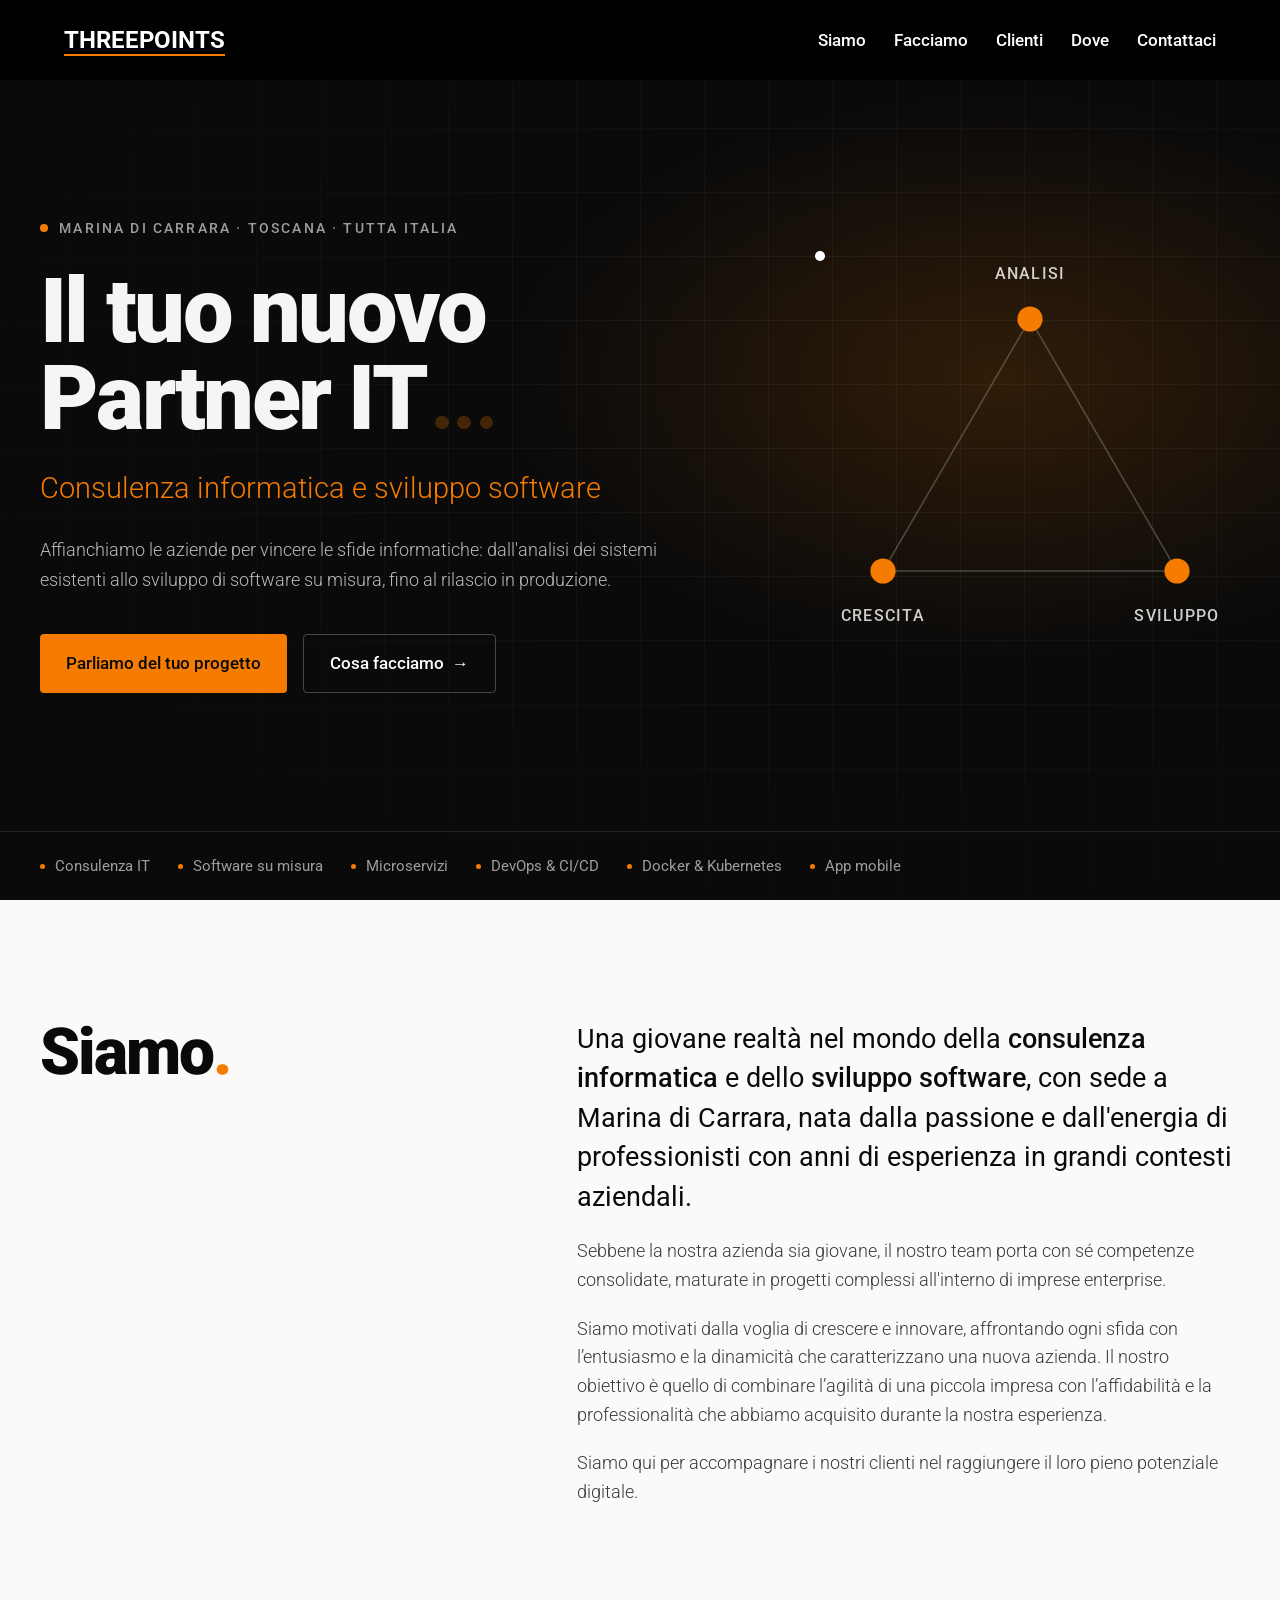
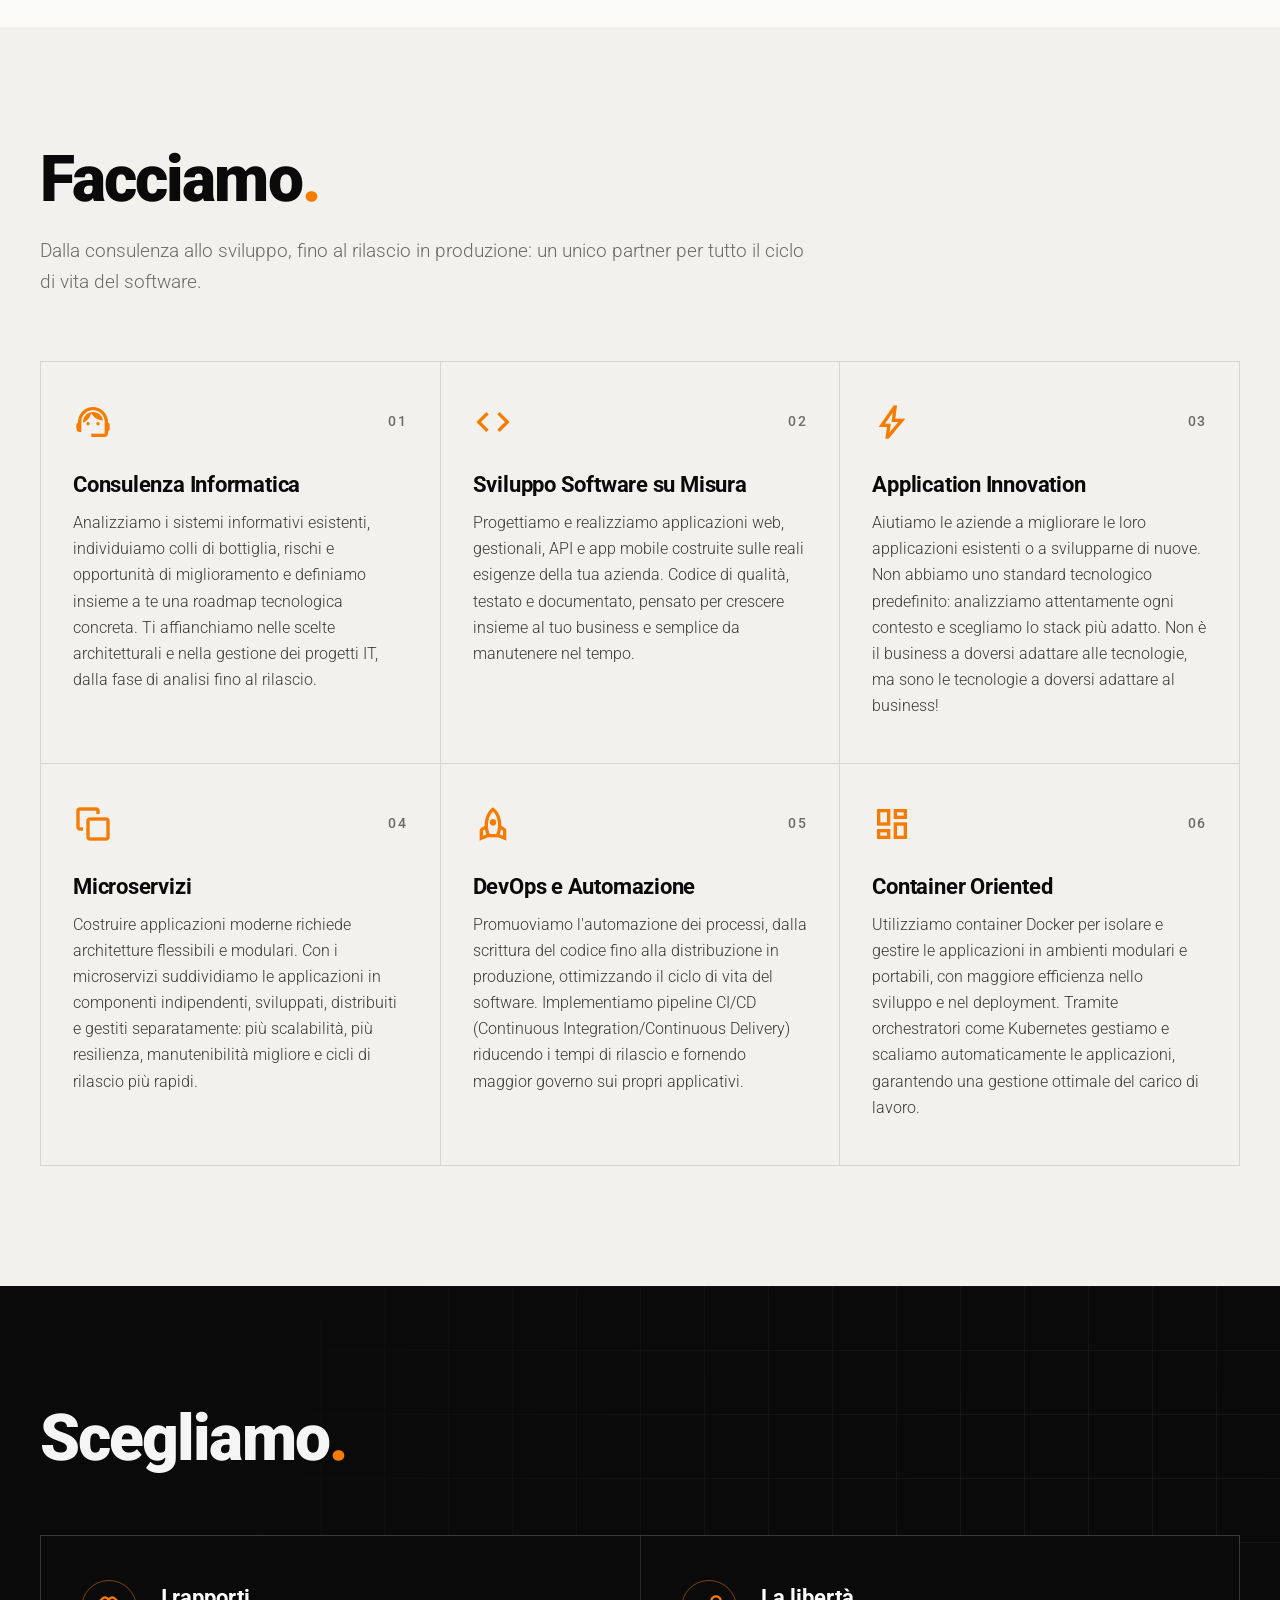
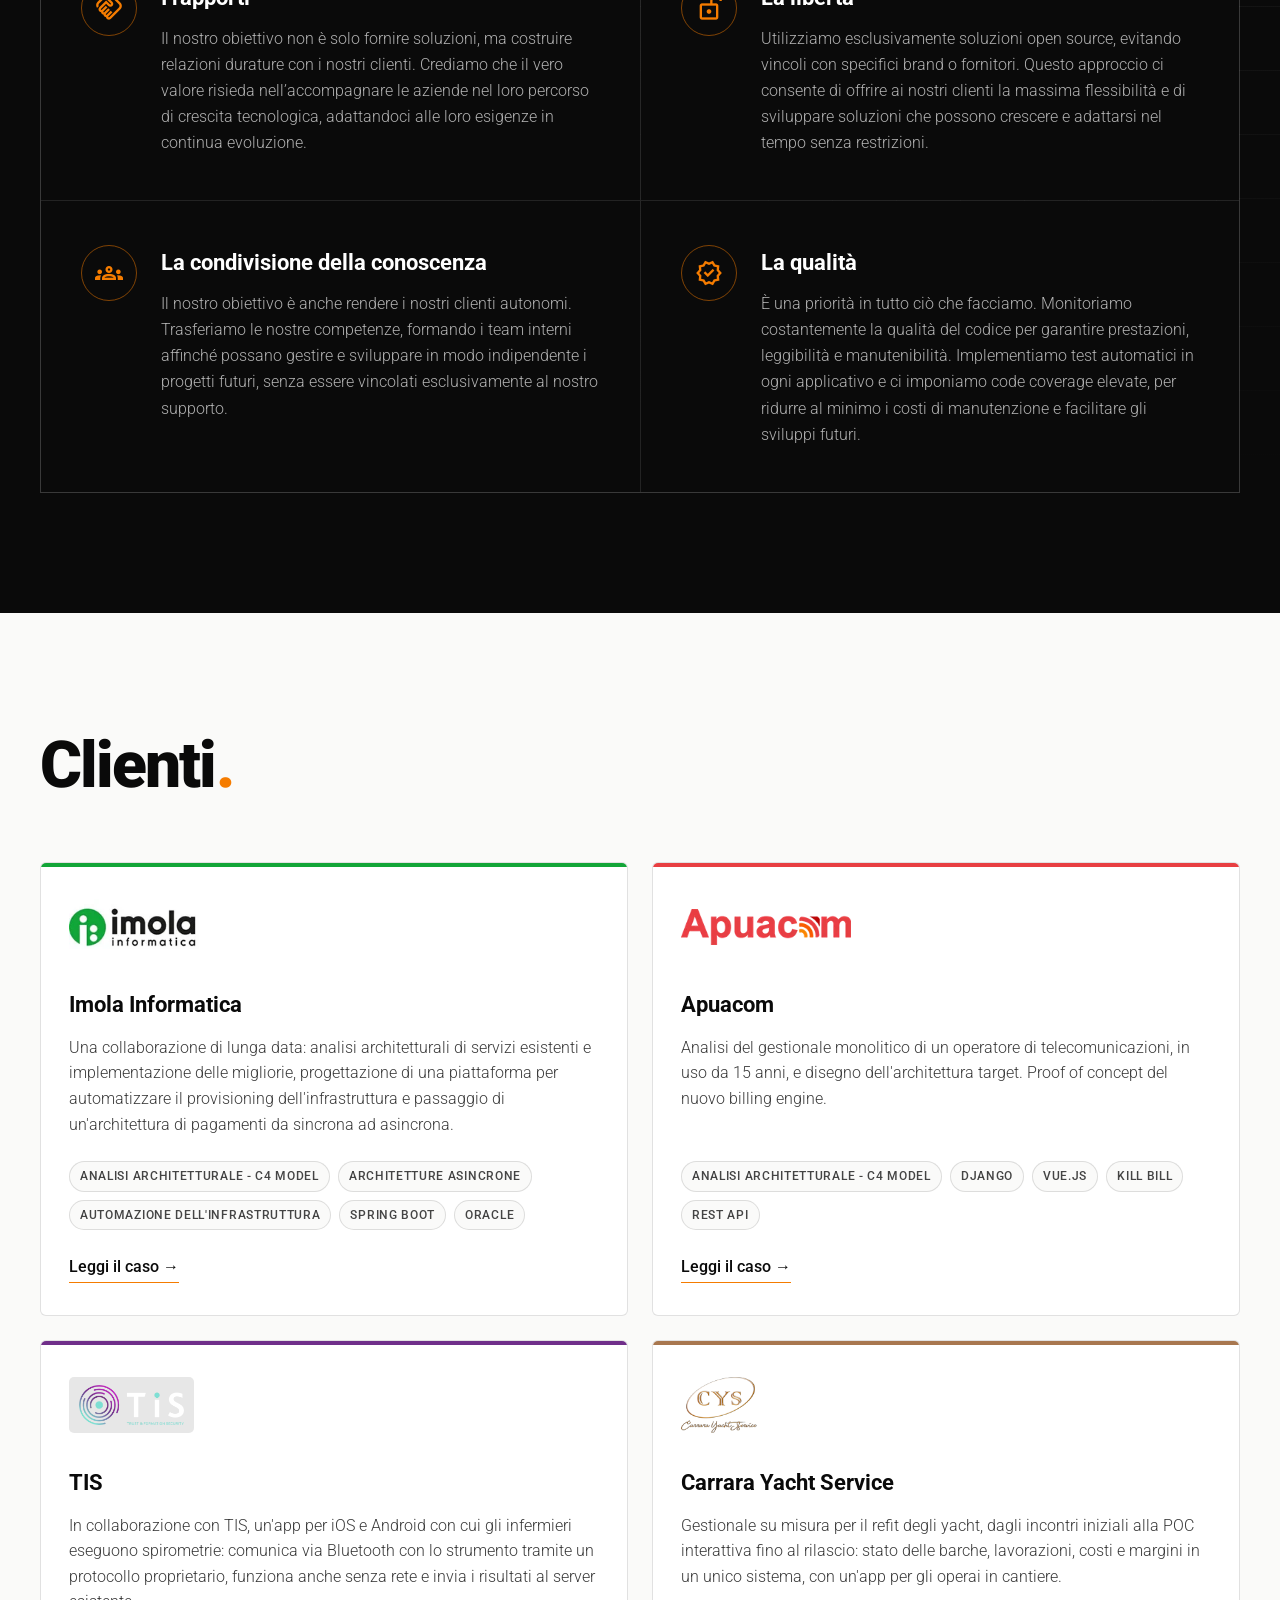
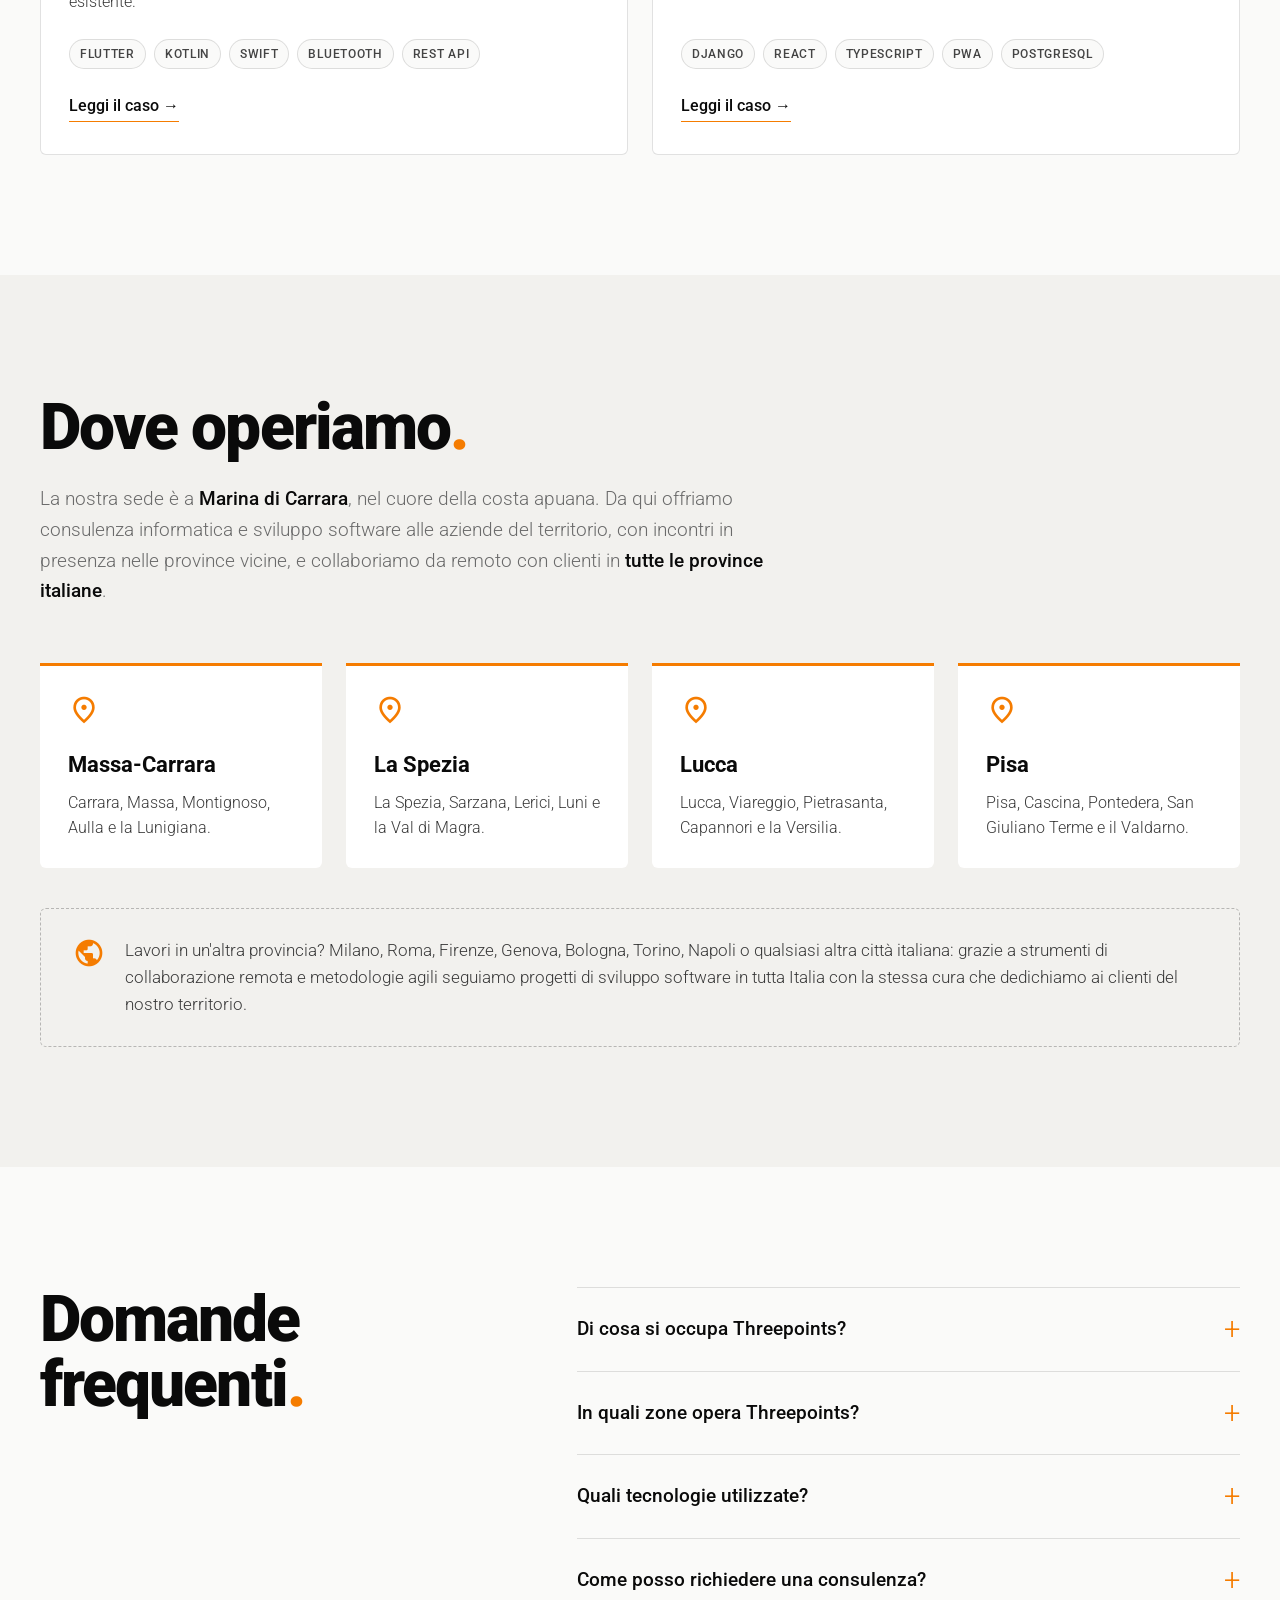
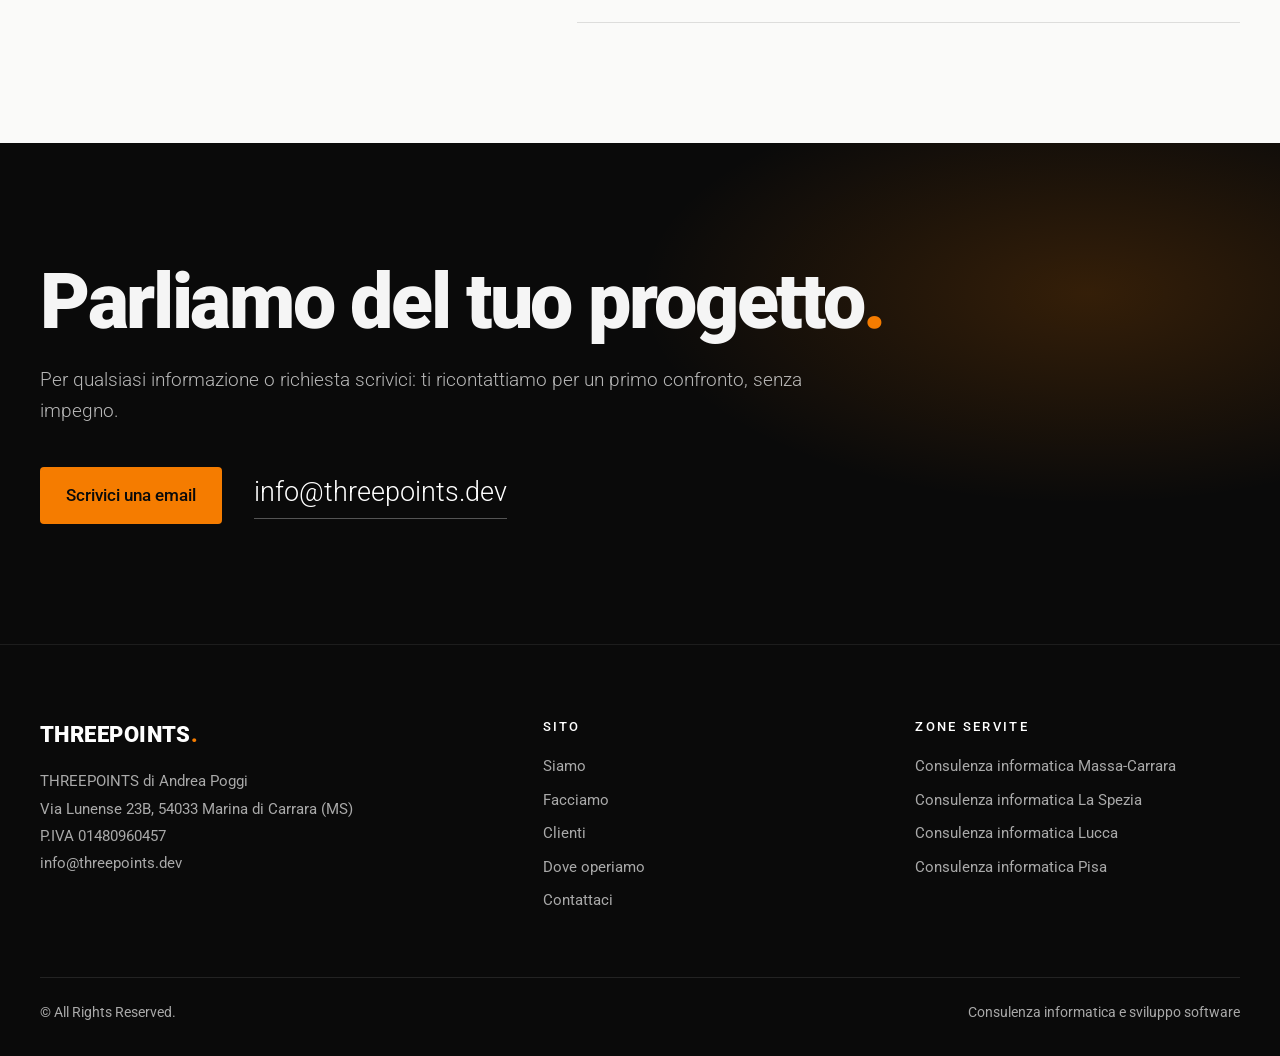
==== commit c13ca66b: "Ottimizzazione delle prestazioni: font locali, niente reflow forzato, CSS minificato - Roboto e Mate" ====
--- a/index.html
+++ b/index.html
@@ -138,19 +138,47 @@
 
     <link rel="icon" href="images/favicon.png" />
 
-    <link rel="preconnect" href="https://fonts.googleapis.com" crossorigin>
-    <link rel="preconnect" href="https://fonts.gstatic.com" crossorigin>
-
+    <!-- Font ospitati in locale: nessuna richiesta bloccante verso domini esterni -->
+    <link rel="preload" href="/fonts/roboto-latin.woff2" as="font" type="font/woff2" crossorigin>
+    <link rel="preload" href="/fonts/material-symbols.woff2" as="font" type="font/woff2" crossorigin>
+    <style>
+        @font-face {
+            font-family: 'Roboto';
+            font-style: normal;
+            font-weight: 300 900;
+            font-stretch: 100%;
+            font-display: swap;
+            src: url(/fonts/roboto-latin.woff2) format('woff2');
+            unicode-range: U+0000-00FF, U+0131, U+0152-0153, U+02BB-02BC, U+02C6, U+02DA, U+02DC, U+0304, U+0308, U+0329, U+2000-206F, U+20AC, U+2122, U+2191, U+2193, U+2212, U+2215, U+FEFF, U+FFFD;
+        }
+
+        @font-face {
+            font-family: 'Material Symbols Outlined';
+            font-style: normal;
+            font-weight: 400;
+            font-display: block;
+            src: url(/fonts/material-symbols.woff2) format('woff2');
+        }
+
+        .material-symbols-outlined {
+            font-family: 'Material Symbols Outlined';
+            font-weight: normal;
+            font-style: normal;
+            font-size: 24px;
+            line-height: 1;
+            letter-spacing: normal;
+            text-transform: none;
+            display: inline-block;
+            white-space: nowrap;
+            word-wrap: normal;
+            direction: ltr;
+            -webkit-font-feature-settings: 'liga';
+            -webkit-font-smoothing: antialiased;
+        }
+    </style>
 
     <!-- Google Font -->
     
-    <link rel="stylesheet"
-        href="https://fonts.googleapis.com/css2?family=Roboto:wght@300;400;500;700;900&display=swap">
-
-    <!-- Google Icons -->
-    <link rel="stylesheet"
-        href="https://fonts.googleapis.com/css2?family=Material+Symbols+Outlined:opsz,wght,FILL,GRAD@24,400,0,0&icon_names=bolt,close,code,dashboard,groups,handshake,location_on,lock_open_right,menu,public,rocket,stack,support_agent,verified&display=block" />
-
     <!-- CSS Critico inline -->
     <style>
         * {
@@ -188,9 +216,9 @@
     </noscript>
 
     <!-- Precaricamento del foglio di stile -->
-    <link rel="preload" href="styles.css" as="style" onload="this.onload=null;this.rel='stylesheet'">
+    <link rel="preload" href="styles.min.css" as="style" onload="this.onload=null;this.rel='stylesheet'">
     <noscript>
-        <link rel="stylesheet" href="styles.css">
+        <link rel="stylesheet" href="styles.min.css">
     </noscript>
 
     <!-- Precaricamento dello script JavaScript -->
--- a/styles.min.css
+++ b/styles.min.css
@@ -0,0 +1 @@
+@keyframes enhancedZoomRotate{0%{transform:scale(1) rotate(0deg);opacity:.8}50%{transform:scale(1.3) rotate(180deg);opacity:1}to{transform:scale(1) rotate(360deg);opacity:.8}}@keyframes tpDot{0%,to{opacity:.25}40%{opacity:1}}@keyframes tpPulse{0%{transform:scale(1);opacity:.6}70%,to{transform:scale(2.6);opacity:0}}@keyframes tpRing{0%{transform:scale(.6);opacity:.6}to{transform:scale(1.5);opacity:0}}@keyframes tpRun{0%,to{transform:translate(50%,15.79%)}33.33%{transform:translate(85%,78.95%)}66.67%{transform:translate(15%,78.95%)}}:root{--tp-orange:#F57C00;--tp-orange-hi:#ff8f1f;--tp-ink:#0a0a0a;--tp-paper:#fafaf9;--tp-paper-2:#f2f1ee;--tp-line:rgba(10, 10, 10, .12);--tp-text:#3a3a3a;--tp-muted:#6b6b6b}html{scroll-behavior:smooth;scroll-padding-top:80px}body{background:var(--tp-paper);color:var(--tp-ink)}img{max-width:100%}.icon-container{animation:enhancedZoomRotate 1.5s infinite ease-in-out}#site-content{display:none}.navbar{position:fixed;top:0;width:100%;height:80px;background-color:#000;color:#fff;z-index:100}.navbar-content{display:flex;justify-content:space-between;align-items:center;height:100%;max-width:1200px;margin:0 auto;padding:0 24px}.logo a{font-size:1.5rem;font-weight:700;color:#fff;text-decoration:underline;text-decoration-color:var(--tp-orange);text-decoration-thickness:2px;text-underline-offset:6px}.menu-desktop{display:none}.menu-desktop a{position:relative;margin-left:1.75rem;color:#fff;font-size:1.05rem;font-weight:500;text-decoration:none}.menu-desktop a::after{content:"";position:absolute;left:0;right:0;bottom:-6px;height:2px;background:var(--tp-orange);transform:scaleX(0);transform-origin:left;transition:transform .25s ease}.menu-desktop a:hover::after{transform:scaleX(1)}.menu-mobile{display:block}.menu-toggle{background-color:#000;border:0;color:#fff;cursor:pointer;padding:10px;border-radius:5px}.menu-mobile-items{position:fixed;top:0;right:-100%;height:100%;width:80%;padding:20px;background-color:#000;box-shadow:-2px 0 5px rgba(0,0,0,.5);transition:right .3s ease;z-index:200}.menu-mobile-items.open{right:0}.menu-mobile-items a{display:block;padding:.75rem 0;color:#fff;font-size:1.2rem;text-decoration:none}.menu-mobile-items a:hover{background-color:rgba(255,255,255,.1)}.close-menu{background:0 0;border:0;color:#fff;font-size:2rem;cursor:pointer}.menu-mobile-footer{position:absolute;bottom:20px;left:0;width:100%;text-align:center;color:#fff}.menu-mobile-footer p{font-size:1rem}.menu-mobile-footer a{display:inline;padding:0;font-size:1rem;color:var(--tp-orange)}@media (min-width:759px){.menu-desktop{display:flex}.menu-mobile{display:none}}.btn,.hero-v2-btn{display:inline-flex;align-items:center;gap:8px;padding:15px 26px;border-radius:4px;font-size:1.05rem;font-weight:500;text-decoration:none;transition:background-color .2s ease,border-color .2s ease,color .2s ease,transform .2s ease}.btn.primary,.hero-v2-btn.primary{background:var(--tp-orange);color:var(--tp-ink)}.btn.primary:hover,.hero-v2-btn.primary:hover{background:var(--tp-orange-hi);transform:translateY(-2px)}.btn.ghost,.hero-v2-btn.ghost{border:1px solid rgba(255,255,255,.25);color:#fff}.btn.ghost:hover,.hero-v2-btn.ghost:hover{border-color:var(--tp-orange);color:var(--tp-orange)}.hero-v2{position:relative;min-height:100vh;padding:80px 24px 0;display:flex;flex-direction:column;color:#f5f5f5;overflow:hidden}.hero-v2::before{content:"";position:fixed;inset:0;z-index:-1;background:radial-gradient(55% 45%at 78% 42%,rgba(245,124,0,.16),transparent 70%),radial-gradient(ellipse at 70% 45%,transparent 20%,var(--tp-ink) 75%),url("data:image/svg+xml,%3Csvg xmlns='http://www.w3.org/2000/svg' width='64' height='64'%3E%3Cpath d='M0 .5H64M.5 0V64' stroke='%23fff' stroke-opacity='.045'/%3E%3C/svg%3E")0 0/64px 64px,var(--tp-ink);pointer-events:none}.hero-v2.is-offscreen::before{visibility:hidden}.hero-v2-inner{position:relative;flex:1;width:100%;max-width:1200px;margin:0 auto;padding:48px 0;display:grid;grid-template-columns:1.2fr .8fr;align-items:center;gap:48px}.hero-v2-eyebrow{display:block;font-size:.85rem;font-weight:500;letter-spacing:.16em;text-transform:uppercase;color:rgba(255,255,255,.6)}.hero-v2-eyebrow a{color:var(--tp-orange);text-decoration:none}.hero-v2-pulse,.hero-v2-pulse::after{border-radius:50%;background:var(--tp-orange)}.hero-v2-pulse{position:relative;display:inline-block;width:8px;height:8px;margin:0 6px 2px 0;vertical-align:middle}.hero-v2-pulse::after{content:"";position:absolute;inset:0;opacity:0}.done .hero-v2-pulse::after{animation:tpPulse 2s infinite ease-out}.hero-v2 h1{margin-top:28px;font-weight:inherit}.hero-v2-title{display:block;font-size:clamp(3rem,7vw,6.2rem);font-weight:900;line-height:.98;letter-spacing:-.03em}.hero-v2-title .line{display:block;overflow:hidden;padding-bottom:.06em;margin-bottom:-.06em}.hero-v2-title .line>span,.tp-dots i{display:inline-block}.tp-dots{display:inline-flex;gap:.1em;margin-left:.1em}.tp-dots i{width:.15em;height:.15em;border-radius:50%;background:var(--tp-orange);opacity:.25}.done .tp-dots i{animation:tpDot 1.8s infinite ease-in-out}.done .tp-dots i:nth-child(2){animation-delay:.25s}.done .tp-dots i:nth-child(3){animation-delay:.5s}.hero-v2-kicker{display:block;margin-top:22px;font-size:clamp(1.2rem,2.3vw,1.8rem);font-weight:300;color:var(--tp-orange)}.hero-v2-lead{margin-top:24px;max-width:34em;font-size:1.15rem;font-weight:300;color:rgba(255,255,255,.72)}.hero-v2-actions{display:flex;flex-wrap:wrap;gap:16px;margin-top:40px}.tp-stage{position:relative;width:100%;max-width:420px;margin-left:auto;aspect-ratio:400/380}.tp-stage svg{position:absolute;inset:0;width:100%;height:100%;overflow:visible}.tp-edge{fill:none;stroke:rgba(255,255,255,.22);stroke-width:1.5}.tp-node{fill:var(--tp-orange)}.tp-stage text{fill:rgba(255,255,255,.8);font-family:"Roboto",sans-serif;font-size:15px;font-weight:500;letter-spacing:.08em;text-transform:uppercase}.tp-ring,.tp-runner::before{position:absolute;border-radius:50%}.tp-ring{left:var(--x);top:var(--y);width:13%;aspect-ratio:1;margin:-6.5%0 0-6.5%;border:1.5px solid var(--tp-orange);opacity:0}.done .tp-ring{animation:tpRing 2.4s var(--delay, 0s) infinite ease-out}.tp-runner{position:absolute;inset:0;opacity:0;pointer-events:none}.done .tp-runner{opacity:1;animation:tpRun 7s linear infinite}.tp-runner::before{content:"";left:0;top:0;width:10px;height:10px;margin:-5px 0 0-5px;background:#fff}.hero-v2-strip{position:relative;margin:0-24px;padding:22px 24px;border-top:1px solid rgba(255,255,255,.1)}.hero-v2-strip ul{max-width:1200px;margin:0 auto;display:flex;flex-wrap:wrap;gap:8px 28px;list-style:none}.hero-v2-strip li{font-size:.95rem;color:rgba(255,255,255,.6)}.hero-v2-strip li::before{content:"";display:inline-block;width:5px;height:5px;margin:0 10px 2px 0;border-radius:50%;background:var(--tp-orange)}.pre [data-in=fade],.rv-wait{opacity:0}.pre [data-in=line]{transform:translateY(110%)}.hero-v2.is-offscreen *,.hero-v2.is-offscreen ::after,.hero-v2.is-offscreen ::before{animation-play-state:paused!important}.hero-v2.hero-v2-local{min-height:auto}.hero-v2-local .hero-v2-inner{grid-template-columns:1fr;padding:96px 0 88px}.hero-v2-local .hero-v2-title{font-size:clamp(2.4rem,5.5vw,4.6rem);line-height:1.02}.section{position:relative;padding:120px 24px;background:var(--tp-paper)}.section-inner{position:relative;max-width:1200px;margin:0 auto}.section.tone-2{background:var(--tp-paper-2)}.section.dark{background:var(--tp-ink);color:#f5f5f5;overflow:hidden}.section.has-grid{background:radial-gradient(ellipse at 85% 20%,transparent 10%,var(--tp-ink) 60%),url("data:image/svg+xml,%3Csvg xmlns='http://www.w3.org/2000/svg' width='64' height='64'%3E%3Cpath d='M0 .5H64M.5 0V64' stroke='%23fff' stroke-opacity='.045'/%3E%3C/svg%3E")0 0/64px 64px,var(--tp-ink)}.section-title{font-size:clamp(2.4rem,5vw,4rem);font-weight:900;line-height:1.02;letter-spacing:-.03em}.faq-list a,.prose a,.section-title .accent{color:var(--tp-orange)}.section-lead{margin-top:24px;max-width:40em;font-size:1.2rem;font-weight:300;color:var(--tp-muted)}.prose strong,.section-lead strong{font-weight:500;color:var(--tp-ink)}.contact .section-lead,.dark .section-lead{color:rgba(255,255,255,.7)}.contact .section-lead strong,.dark .section-lead strong{color:#fff}.split{display:grid;grid-template-columns:5fr 7fr;gap:64px;align-items:start}.prose p{font-size:1.12rem;font-weight:300;color:var(--tp-text)}.prose p+p{margin-top:20px}.prose .big{font-size:clamp(1.35rem,2.2vw,1.7rem);font-weight:400;line-height:1.45;color:var(--tp-ink)}.faq-list a,.prose a{font-weight:500;text-decoration:none}.prose a:hover{text-decoration:underline}.svc-grid{margin-top:64px;display:grid;grid-template-columns:repeat(3,1fr);border-top:1px solid var(--tp-line);border-left:1px solid var(--tp-line)}.svc{position:relative;padding:40px 32px 44px;border-right:1px solid var(--tp-line);border-bottom:1px solid var(--tp-line);transition:background-color .3s ease}.svc::before{content:"";position:absolute;left:-1px;right:-1px;top:-1px;height:3px;background:var(--tp-orange);transform:scaleX(0);transform-origin:left;transition:transform .35s ease}.svc:hover{background:#fff}.svc:hover::before{transform:scaleX(1)}.faq-list summary,.svc-top{display:flex;justify-content:space-between;align-items:center}.svc-top .material-symbols-outlined{font-size:40px;color:var(--tp-orange)}.svc-num{font-size:.85rem;font-weight:500;letter-spacing:.12em;color:var(--tp-muted)}.svc h3,.value h3{font-size:1.4rem;font-weight:700}.svc h3{margin-top:28px;line-height:1.25;letter-spacing:-.01em}.svc p,.value p{font-size:1.02rem;font-weight:300}.svc p{margin-top:12px;color:var(--tp-text)}.values{margin-top:64px;display:grid;grid-template-columns:repeat(2,1fr);gap:1px;background:rgba(255,255,255,.1);border:1px solid rgba(255,255,255,.1)}.value{display:grid;grid-template-columns:auto 1fr;gap:24px;padding:44px 40px;background:var(--tp-ink)}.value-icon{display:grid;place-items:center;width:56px;height:56px;border:1px solid rgba(245,124,0,.5);border-radius:50%;color:var(--tp-orange)}.value-icon .material-symbols-outlined{font-size:28px}.value h3{color:#fff}.value p{margin-top:10px;color:rgba(255,255,255,.68)}.clients{margin-top:64px;display:grid;grid-template-columns:repeat(2,1fr);gap:24px}.cliente-card{position:relative;display:flex;flex-direction:column;padding:36px 28px 32px;background:#fff;border:1px solid var(--tp-line);border-radius:6px;overflow:hidden;transition:transform .3s ease,box-shadow .3s ease}.case-facts::before,.cliente-card::before{content:"";position:absolute;inset:0 0 auto 0;height:4px;background:var(--client, var(--tp-orange))}#imolainformatica{--client:#13a538}#apuacom{--client:#e83f42}#tis{--client:#702F8A}#carrarayacht{--client:#a8774f}.cliente-card:hover{transform:translateY(-6px);box-shadow:0 18px 40px rgba(0,0,0,.08)}.cliente-card-logo-container{display:flex;align-items:center;height:64px}.cliente-logo{width:auto;max-width:170px;max-height:56px;height:auto}.cliente-logo-boxed{padding:8px 10px;border-radius:5px;background-color:#e7e7e7}.cliente-title,.place h3{margin-top:24px;font-size:1.4rem;font-weight:700}.cliente-description{flex:1;margin-top:12px;font-size:1rem;font-weight:300;color:var(--tp-text)}.badges{display:flex;flex-wrap:wrap;gap:8px;margin-top:24px}.badge{padding:5px 10px;border:1px solid var(--tp-line);border-radius:999px;background:var(--tp-paper);color:#444;font-size:.72rem;font-weight:500;letter-spacing:.06em;text-transform:uppercase}.places{margin-top:56px;display:grid;grid-template-columns:repeat(4,1fr);gap:24px}.place{padding:28px;background:#fff;border-top:3px solid var(--tp-orange);border-radius:0 0 6px 6px}.place .material-symbols-outlined,.remote .material-symbols-outlined{font-size:32px;color:var(--tp-orange)}.place h3{margin-top:14px;font-size:1.35rem}.place p,.remote p{font-weight:300;color:var(--tp-text)}.place p{margin-top:8px;font-size:.98rem}.remote{display:flex;align-items:flex-start;gap:20px;margin-top:40px;padding:28px 32px;border:1px dashed rgba(10,10,10,.25);border-radius:6px}.remote p{font-size:1.05rem}.faq-list{border-top:1px solid var(--tp-line)}.faq-list details{border-bottom:1px solid var(--tp-line)}.faq-list summary{gap:24px;padding:26px 0;font-size:1.2rem;font-weight:500;list-style:none;cursor:pointer}.faq-list summary::-webkit-details-marker{display:none}.faq-list summary::after{content:"+";font-size:1.8rem;font-weight:300;line-height:1;color:var(--tp-orange);transition:transform .25s ease}.faq-list details[open] summary::after{transform:rotate(45deg)}.checklist li,.faq-list details p{padding:0 48px 26px 0;font-size:1.05rem;font-weight:300;color:var(--tp-text)}.contact{background:radial-gradient(50% 60%at 85% 30%,rgba(245,124,0,.18),transparent 70%),var(--tp-ink);color:#f5f5f5;overflow:hidden}.contact .section-title{max-width:12em;font-size:clamp(2.6rem,6vw,5rem)}.contact-actions{display:flex;flex-wrap:wrap;align-items:center;gap:16px 32px;margin-top:40px}.contact-mail{padding-bottom:4px;border-bottom:1px solid rgba(255,255,255,.3);color:#fff;font-size:clamp(1.2rem,2.6vw,1.7rem);font-weight:300;text-decoration:none;transition:color .2s ease,border-color .2s ease}.contact-mail:hover{border-color:var(--tp-orange)}.checklist{margin-top:8px;list-style:none;border-top:1px solid var(--tp-line)}.checklist li{display:flex;gap:16px;padding:18px 0;border-bottom:1px solid var(--tp-line);font-size:1.08rem}.checklist li::before{content:"";flex:0 0 8px;height:8px;margin-top:.6em;border-radius:50%;background:var(--tp-orange)}.towns{display:flex;flex-wrap:wrap;gap:8px}.cliente-link{align-self:flex-start;margin-top:24px;padding-bottom:2px;border-bottom:1px solid var(--tp-orange);color:var(--tp-ink);font-weight:500;text-decoration:none;transition:color .2s ease}.cliente-link:hover,.contact-mail:hover{color:var(--tp-orange)}.case-summary{padding-top:80px}.case-facts{position:relative;display:grid;grid-template-columns:auto 1fr;align-items:center;gap:48px;padding:36px 40px;background:#fff;border:1px solid var(--tp-line);border-radius:6px;overflow:hidden}.case-facts-logo img{display:block;width:auto;max-width:180px;height:auto}.case-facts dl,.case-stats{display:grid;grid-template-columns:repeat(4,1fr);gap:24px}.case-facts dt{font-size:.75rem;font-weight:500;letter-spacing:.14em;text-transform:uppercase;color:var(--tp-muted)}.case-facts dd{margin-top:6px;font-size:1.05rem;font-weight:500;line-height:1.4}.case-stats{margin-top:24px;grid-template-columns:repeat(3,1fr);list-style:none}.stat{padding:28px 32px;border-top:3px solid var(--tp-orange);background:var(--tp-paper-2);border-radius:0 0 6px 6px}.stat strong{display:block;font-size:clamp(2.6rem,5vw,3.8rem);font-weight:900;line-height:1;letter-spacing:-.03em}.arch-item small,.stat span{display:block;margin-top:12px;color:var(--tp-text)}.prose .checklist+.badges{margin-top:32px}.prose .checklist+p{margin-top:24px}.steps{margin-top:64px;display:grid;grid-template-columns:repeat(5,1fr);gap:1px;list-style:none;background:rgba(255,255,255,.1);border:1px solid rgba(255,255,255,.1)}.steps.steps-3{grid-template-columns:repeat(3,1fr)}.steps li{padding:36px 28px 40px;background:var(--tp-ink)}.step-num{font-size:.85rem;font-weight:500;letter-spacing:.12em;color:var(--tp-orange)}.steps h3{margin-top:20px;font-size:1.25rem;font-weight:700;line-height:1.25}.arch-item small,.arch-notes p,.stat span,.steps p{font-size:1rem;font-weight:300}.steps p{margin-top:12px;color:rgba(255,255,255,.68)}.steps h3,.steps strong{color:#fff}.arch{margin-top:64px;display:grid;gap:12px}.arch-layer{display:grid;grid-template-columns:140px 1fr;align-items:center;gap:24px}.arch-label{font-size:.75rem;font-weight:500;letter-spacing:.14em;text-transform:uppercase;color:var(--tp-muted)}.arch-items{display:flex;flex-wrap:wrap;gap:8px;list-style:none}.arch-item{flex:1 1 0;min-width:150px;padding:14px 16px;background:#fff;border:1px solid var(--tp-line);border-radius:6px;font-size:.98rem;font-weight:500;line-height:1.35}.arch-item small{margin-top:4px;font-size:.82rem;color:var(--tp-muted)}.arch-layer.services .arch-items,.arch-notes{display:grid;grid-template-columns:repeat(3,1fr)}.arch-layer.services .arch-item{min-width:0;border-top:3px solid var(--tp-orange)}.arch-item.poc{background:var(--tp-ink);border-color:var(--tp-ink);color:#fff}.arch-layer.services .arch-item.poc{border-top-color:var(--tp-orange)}.arch-item.poc small,.steps strong{font-weight:500}.arch-layer.bus .arch-item{background:rgba(245,124,0,.08);border:1px dashed var(--tp-orange)}.arch-layer.external .arch-item{background:var(--tp-paper-2);font-weight:400;color:var(--tp-text)}.arch figcaption{margin-top:8px;font-size:.9rem;color:var(--tp-muted)}.arch-notes{margin-top:56px;grid-template-columns:repeat(2,1fr);gap:40px;padding-top:40px;border-top:1px solid var(--tp-line)}.arch-notes h3{font-size:1.2rem;font-weight:700}.arch-notes p{margin-top:10px;color:var(--tp-text)}.footer,.footer a{color:rgba(255,255,255,.65)}.footer{padding:72px 24px 32px;background:var(--tp-ink);border-top:1px solid rgba(255,255,255,.08)}.footer-inner{display:grid;grid-template-columns:1.4fr 1fr 1fr;gap:48px;max-width:1200px;margin:0 auto}.footer-brand{font-size:1.4rem;font-weight:900;letter-spacing:.02em;color:#fff}.arch-item.poc small,.footer a:hover,.footer-brand span{color:var(--tp-orange)}.footer address{margin-top:16px;font-size:.95rem;font-style:normal;line-height:1.8}.footer-heading{margin-bottom:16px;font-size:.8rem;font-weight:500;letter-spacing:.18em;text-transform:uppercase;color:#fff}.footer ul{list-style:none}.footer li{margin-bottom:8px}.footer a{font-size:.95rem;text-decoration:none;transition:color .2s ease}.footer-bottom{display:flex;flex-wrap:wrap;justify-content:space-between;gap:12px;max-width:1200px;margin:56px auto 0;padding-top:24px;border-top:1px solid rgba(255,255,255,.1);font-size:.85rem}@media (max-width:1000px){.svc-grid{grid-template-columns:repeat(2,1fr)}.clients{grid-template-columns:1fr}.places{grid-template-columns:repeat(2,1fr)}.case-facts{grid-template-columns:1fr;gap:28px}.case-facts dl,.steps{grid-template-columns:repeat(2,1fr)}.arch-notes,.split{grid-template-columns:1fr;gap:28px}.split{gap:32px}.footer-inner{grid-template-columns:1fr 1fr}.footer-inner>div{grid-column:1/-1}}@media (max-width:900px){.hero-v2-inner{grid-template-columns:1fr;gap:24px;padding:40px 0 32px}.tp-stage{max-width:260px;margin:0 auto}.hero-v2-strip li{font-size:.85rem}}@media (max-width:700px){.section{padding:88px 20px}.arch-layer.services .arch-items,.case-stats,.places,.steps,.steps.steps-3,.svc-grid,.values{grid-template-columns:1fr}.case-facts{padding:28px 24px}.arch-layer{grid-template-columns:1fr;gap:8px}.arch-item{min-width:calc(50% - 4px)}.value{grid-template-columns:1fr;padding:32px 24px}.remote{flex-direction:column}.faq-list details p{padding-right:0}.footer-inner{grid-template-columns:1fr}}@media (prefers-reduced-motion:reduce){html{scroll-behavior:auto}.done .hero-v2-pulse::after,.done .tp-dots i,.done .tp-ring{animation:none}.done .tp-runner{display:none}}
--- a/styles.min.css
+++ b/styles.min.css
@@ -0,0 +1 @@
+@keyframes enhancedZoomRotate{0%{transform:scale(1) rotate(0deg);opacity:.8}50%{transform:scale(1.3) rotate(180deg);opacity:1}to{transform:scale(1) rotate(360deg);opacity:.8}}@keyframes tpDot{0%,to{opacity:.25}40%{opacity:1}}@keyframes tpPulse{0%{transform:scale(1);opacity:.6}70%,to{transform:scale(2.6);opacity:0}}@keyframes tpRing{0%{transform:scale(.6);opacity:.6}to{transform:scale(1.5);opacity:0}}@keyframes tpRun{0%,to{transform:translate(50%,15.79%)}33.33%{transform:translate(85%,78.95%)}66.67%{transform:translate(15%,78.95%)}}:root{--tp-orange:#F57C00;--tp-orange-hi:#ff8f1f;--tp-ink:#0a0a0a;--tp-paper:#fafaf9;--tp-paper-2:#f2f1ee;--tp-line:rgba(10, 10, 10, .12);--tp-text:#3a3a3a;--tp-muted:#6b6b6b}html{scroll-behavior:smooth;scroll-padding-top:80px}body{background:var(--tp-paper);color:var(--tp-ink)}img{max-width:100%}.icon-container{animation:enhancedZoomRotate 1.5s infinite ease-in-out}#site-content{display:none}.navbar{position:fixed;top:0;width:100%;height:80px;background-color:#000;color:#fff;z-index:100}.navbar-content{display:flex;justify-content:space-between;align-items:center;height:100%;max-width:1200px;margin:0 auto;padding:0 24px}.logo a{font-size:1.5rem;font-weight:700;color:#fff;text-decoration:underline;text-decoration-color:var(--tp-orange);text-decoration-thickness:2px;text-underline-offset:6px}.menu-desktop{display:none}.menu-desktop a{position:relative;margin-left:1.75rem;color:#fff;font-size:1.05rem;font-weight:500;text-decoration:none}.menu-desktop a::after{content:"";position:absolute;left:0;right:0;bottom:-6px;height:2px;background:var(--tp-orange);transform:scaleX(0);transform-origin:left;transition:transform .25s ease}.menu-desktop a:hover::after{transform:scaleX(1)}.menu-mobile{display:block}.menu-toggle{background-color:#000;border:0;color:#fff;cursor:pointer;padding:10px;border-radius:5px}.menu-mobile-items{position:fixed;top:0;right:-100%;height:100%;width:80%;padding:20px;background-color:#000;box-shadow:-2px 0 5px rgba(0,0,0,.5);transition:right .3s ease;z-index:200}.menu-mobile-items.open{right:0}.menu-mobile-items a{display:block;padding:.75rem 0;color:#fff;font-size:1.2rem;text-decoration:none}.menu-mobile-items a:hover{background-color:rgba(255,255,255,.1)}.close-menu{background:0 0;border:0;color:#fff;font-size:2rem;cursor:pointer}.menu-mobile-footer{position:absolute;bottom:20px;left:0;width:100%;text-align:center;color:#fff}.menu-mobile-footer p{font-size:1rem}.menu-mobile-footer a{display:inline;padding:0;font-size:1rem;color:var(--tp-orange)}@media (min-width:759px){.menu-desktop{display:flex}.menu-mobile{display:none}}.btn,.hero-v2-btn{display:inline-flex;align-items:center;gap:8px;padding:15px 26px;border-radius:4px;font-size:1.05rem;font-weight:500;text-decoration:none;transition:background-color .2s ease,border-color .2s ease,color .2s ease,transform .2s ease}.btn.primary,.hero-v2-btn.primary{background:var(--tp-orange);color:var(--tp-ink)}.btn.primary:hover,.hero-v2-btn.primary:hover{background:var(--tp-orange-hi);transform:translateY(-2px)}.btn.ghost,.hero-v2-btn.ghost{border:1px solid rgba(255,255,255,.25);color:#fff}.btn.ghost:hover,.hero-v2-btn.ghost:hover{border-color:var(--tp-orange);color:var(--tp-orange)}.hero-v2{position:relative;min-height:100vh;padding:80px 24px 0;display:flex;flex-direction:column;color:#f5f5f5;overflow:hidden}.hero-v2::before{content:"";position:fixed;inset:0;z-index:-1;background:radial-gradient(55% 45%at 78% 42%,rgba(245,124,0,.16),transparent 70%),radial-gradient(ellipse at 70% 45%,transparent 20%,var(--tp-ink) 75%),url("data:image/svg+xml,%3Csvg xmlns='http://www.w3.org/2000/svg' width='64' height='64'%3E%3Cpath d='M0 .5H64M.5 0V64' stroke='%23fff' stroke-opacity='.045'/%3E%3C/svg%3E")0 0/64px 64px,var(--tp-ink);pointer-events:none}.hero-v2.is-offscreen::before{visibility:hidden}.hero-v2-inner{position:relative;flex:1;width:100%;max-width:1200px;margin:0 auto;padding:48px 0;display:grid;grid-template-columns:1.2fr .8fr;align-items:center;gap:48px}.hero-v2-eyebrow{display:block;font-size:.85rem;font-weight:500;letter-spacing:.16em;text-transform:uppercase;color:rgba(255,255,255,.6)}.hero-v2-eyebrow a{color:var(--tp-orange);text-decoration:none}.hero-v2-pulse,.hero-v2-pulse::after{border-radius:50%;background:var(--tp-orange)}.hero-v2-pulse{position:relative;display:inline-block;width:8px;height:8px;margin:0 6px 2px 0;vertical-align:middle}.hero-v2-pulse::after{content:"";position:absolute;inset:0;opacity:0}.done .hero-v2-pulse::after{animation:tpPulse 2s infinite ease-out}.hero-v2 h1{margin-top:28px;font-weight:inherit}.hero-v2-title{display:block;font-size:clamp(3rem,7vw,6.2rem);font-weight:900;line-height:.98;letter-spacing:-.03em}.hero-v2-title .line{display:block;overflow:hidden;padding-bottom:.06em;margin-bottom:-.06em}.hero-v2-title .line>span,.tp-dots i{display:inline-block}.tp-dots{display:inline-flex;gap:.1em;margin-left:.1em}.tp-dots i{width:.15em;height:.15em;border-radius:50%;background:var(--tp-orange);opacity:.25}.done .tp-dots i{animation:tpDot 1.8s infinite ease-in-out}.done .tp-dots i:nth-child(2){animation-delay:.25s}.done .tp-dots i:nth-child(3){animation-delay:.5s}.hero-v2-kicker{display:block;margin-top:22px;font-size:clamp(1.2rem,2.3vw,1.8rem);font-weight:300;color:var(--tp-orange)}.hero-v2-lead{margin-top:24px;max-width:34em;font-size:1.15rem;font-weight:300;color:rgba(255,255,255,.72)}.hero-v2-actions{display:flex;flex-wrap:wrap;gap:16px;margin-top:40px}.tp-stage{position:relative;width:100%;max-width:420px;margin-left:auto;aspect-ratio:400/380}.tp-stage svg{position:absolute;inset:0;width:100%;height:100%;overflow:visible}.tp-edge{fill:none;stroke:rgba(255,255,255,.22);stroke-width:1.5}.tp-node{fill:var(--tp-orange)}.tp-stage text{fill:rgba(255,255,255,.8);font-family:"Roboto",sans-serif;font-size:15px;font-weight:500;letter-spacing:.08em;text-transform:uppercase}.tp-ring,.tp-runner::before{position:absolute;border-radius:50%}.tp-ring{left:var(--x);top:var(--y);width:13%;aspect-ratio:1;margin:-6.5%0 0-6.5%;border:1.5px solid var(--tp-orange);opacity:0}.done .tp-ring{animation:tpRing 2.4s var(--delay, 0s) infinite ease-out}.tp-runner{position:absolute;inset:0;opacity:0;pointer-events:none}.done .tp-runner{opacity:1;animation:tpRun 7s linear infinite}.tp-runner::before{content:"";left:0;top:0;width:10px;height:10px;margin:-5px 0 0-5px;background:#fff}.hero-v2-strip{position:relative;margin:0-24px;padding:22px 24px;border-top:1px solid rgba(255,255,255,.1)}.hero-v2-strip ul{max-width:1200px;margin:0 auto;display:flex;flex-wrap:wrap;gap:8px 28px;list-style:none}.hero-v2-strip li{font-size:.95rem;color:rgba(255,255,255,.6)}.hero-v2-strip li::before{content:"";display:inline-block;width:5px;height:5px;margin:0 10px 2px 0;border-radius:50%;background:var(--tp-orange)}.pre [data-in=fade],.rv-wait{opacity:0}.pre [data-in=line]{transform:translateY(110%)}.hero-v2.is-offscreen *,.hero-v2.is-offscreen ::after,.hero-v2.is-offscreen ::before{animation-play-state:paused!important}.hero-v2.hero-v2-local{min-height:auto}.hero-v2-local .hero-v2-inner{grid-template-columns:1fr;padding:96px 0 88px}.hero-v2-local .hero-v2-title{font-size:clamp(2.4rem,5.5vw,4.6rem);line-height:1.02}.section{position:relative;padding:120px 24px;background:var(--tp-paper)}.section-inner{position:relative;max-width:1200px;margin:0 auto}.section.tone-2{background:var(--tp-paper-2)}.section.dark{background:var(--tp-ink);color:#f5f5f5;overflow:hidden}.section.has-grid{background:radial-gradient(ellipse at 85% 20%,transparent 10%,var(--tp-ink) 60%),url("data:image/svg+xml,%3Csvg xmlns='http://www.w3.org/2000/svg' width='64' height='64'%3E%3Cpath d='M0 .5H64M.5 0V64' stroke='%23fff' stroke-opacity='.045'/%3E%3C/svg%3E")0 0/64px 64px,var(--tp-ink)}.section-title{font-size:clamp(2.4rem,5vw,4rem);font-weight:900;line-height:1.02;letter-spacing:-.03em}.faq-list a,.prose a,.section-title .accent{color:var(--tp-orange)}.section-lead{margin-top:24px;max-width:40em;font-size:1.2rem;font-weight:300;color:var(--tp-muted)}.prose strong,.section-lead strong{font-weight:500;color:var(--tp-ink)}.contact .section-lead,.dark .section-lead{color:rgba(255,255,255,.7)}.contact .section-lead strong,.dark .section-lead strong{color:#fff}.split{display:grid;grid-template-columns:5fr 7fr;gap:64px;align-items:start}.prose p{font-size:1.12rem;font-weight:300;color:var(--tp-text)}.prose p+p{margin-top:20px}.prose .big{font-size:clamp(1.35rem,2.2vw,1.7rem);font-weight:400;line-height:1.45;color:var(--tp-ink)}.faq-list a,.prose a{font-weight:500;text-decoration:none}.prose a:hover{text-decoration:underline}.svc-grid{margin-top:64px;display:grid;grid-template-columns:repeat(3,1fr);border-top:1px solid var(--tp-line);border-left:1px solid var(--tp-line)}.svc{position:relative;padding:40px 32px 44px;border-right:1px solid var(--tp-line);border-bottom:1px solid var(--tp-line);transition:background-color .3s ease}.svc::before{content:"";position:absolute;left:-1px;right:-1px;top:-1px;height:3px;background:var(--tp-orange);transform:scaleX(0);transform-origin:left;transition:transform .35s ease}.svc:hover{background:#fff}.svc:hover::before{transform:scaleX(1)}.faq-list summary,.svc-top{display:flex;justify-content:space-between;align-items:center}.svc-top .material-symbols-outlined{font-size:40px;color:var(--tp-orange)}.svc-num{font-size:.85rem;font-weight:500;letter-spacing:.12em;color:var(--tp-muted)}.svc h3,.value h3{font-size:1.4rem;font-weight:700}.svc h3{margin-top:28px;line-height:1.25;letter-spacing:-.01em}.svc p,.value p{font-size:1.02rem;font-weight:300}.svc p{margin-top:12px;color:var(--tp-text)}.values{margin-top:64px;display:grid;grid-template-columns:repeat(2,1fr);gap:1px;background:rgba(255,255,255,.1);border:1px solid rgba(255,255,255,.1)}.value{display:grid;grid-template-columns:auto 1fr;gap:24px;padding:44px 40px;background:var(--tp-ink)}.value-icon{display:grid;place-items:center;width:56px;height:56px;border:1px solid rgba(245,124,0,.5);border-radius:50%;color:var(--tp-orange)}.value-icon .material-symbols-outlined{font-size:28px}.value h3{color:#fff}.value p{margin-top:10px;color:rgba(255,255,255,.68)}.clients{margin-top:64px;display:grid;grid-template-columns:repeat(2,1fr);gap:24px}.cliente-card{position:relative;display:flex;flex-direction:column;padding:36px 28px 32px;background:#fff;border:1px solid var(--tp-line);border-radius:6px;overflow:hidden;transition:transform .3s ease,box-shadow .3s ease}.case-facts::before,.cliente-card::before{content:"";position:absolute;inset:0 0 auto 0;height:4px;background:var(--client, var(--tp-orange))}#imolainformatica{--client:#13a538}#apuacom{--client:#e83f42}#tis{--client:#702F8A}#carrarayacht{--client:#a8774f}.cliente-card:hover{transform:translateY(-6px);box-shadow:0 18px 40px rgba(0,0,0,.08)}.cliente-card-logo-container{display:flex;align-items:center;height:64px}.cliente-logo{width:auto;max-width:170px;max-height:56px;height:auto}.cliente-logo-boxed{padding:8px 10px;border-radius:5px;background-color:#e7e7e7}.cliente-title,.place h3{margin-top:24px;font-size:1.4rem;font-weight:700}.cliente-description{flex:1;margin-top:12px;font-size:1rem;font-weight:300;color:var(--tp-text)}.badges{display:flex;flex-wrap:wrap;gap:8px;margin-top:24px}.badge{padding:5px 10px;border:1px solid var(--tp-line);border-radius:999px;background:var(--tp-paper);color:#444;font-size:.72rem;font-weight:500;letter-spacing:.06em;text-transform:uppercase}.places{margin-top:56px;display:grid;grid-template-columns:repeat(4,1fr);gap:24px}.place{padding:28px;background:#fff;border-top:3px solid var(--tp-orange);border-radius:0 0 6px 6px}.place .material-symbols-outlined,.remote .material-symbols-outlined{font-size:32px;color:var(--tp-orange)}.place h3{margin-top:14px;font-size:1.35rem}.place p,.remote p{font-weight:300;color:var(--tp-text)}.place p{margin-top:8px;font-size:.98rem}.remote{display:flex;align-items:flex-start;gap:20px;margin-top:40px;padding:28px 32px;border:1px dashed rgba(10,10,10,.25);border-radius:6px}.remote p{font-size:1.05rem}.faq-list{border-top:1px solid var(--tp-line)}.faq-list details{border-bottom:1px solid var(--tp-line)}.faq-list summary{gap:24px;padding:26px 0;font-size:1.2rem;font-weight:500;list-style:none;cursor:pointer}.faq-list summary::-webkit-details-marker{display:none}.faq-list summary::after{content:"+";font-size:1.8rem;font-weight:300;line-height:1;color:var(--tp-orange);transition:transform .25s ease}.faq-list details[open] summary::after{transform:rotate(45deg)}.checklist li,.faq-list details p{padding:0 48px 26px 0;font-size:1.05rem;font-weight:300;color:var(--tp-text)}.contact{background:radial-gradient(50% 60%at 85% 30%,rgba(245,124,0,.18),transparent 70%),var(--tp-ink);color:#f5f5f5;overflow:hidden}.contact .section-title{max-width:12em;font-size:clamp(2.6rem,6vw,5rem)}.contact-actions{display:flex;flex-wrap:wrap;align-items:center;gap:16px 32px;margin-top:40px}.contact-mail{padding-bottom:4px;border-bottom:1px solid rgba(255,255,255,.3);color:#fff;font-size:clamp(1.2rem,2.6vw,1.7rem);font-weight:300;text-decoration:none;transition:color .2s ease,border-color .2s ease}.contact-mail:hover{border-color:var(--tp-orange)}.checklist{margin-top:8px;list-style:none;border-top:1px solid var(--tp-line)}.checklist li{display:flex;gap:16px;padding:18px 0;border-bottom:1px solid var(--tp-line);font-size:1.08rem}.checklist li::before{content:"";flex:0 0 8px;height:8px;margin-top:.6em;border-radius:50%;background:var(--tp-orange)}.towns{display:flex;flex-wrap:wrap;gap:8px}.cliente-link{align-self:flex-start;margin-top:24px;padding-bottom:2px;border-bottom:1px solid var(--tp-orange);color:var(--tp-ink);font-weight:500;text-decoration:none;transition:color .2s ease}.cliente-link:hover,.contact-mail:hover{color:var(--tp-orange)}.case-summary{padding-top:80px}.case-facts{position:relative;display:grid;grid-template-columns:auto 1fr;align-items:center;gap:48px;padding:36px 40px;background:#fff;border:1px solid var(--tp-line);border-radius:6px;overflow:hidden}.case-facts-logo img{display:block;width:auto;max-width:180px;height:auto}.case-facts dl,.case-stats{display:grid;grid-template-columns:repeat(4,1fr);gap:24px}.case-facts dt{font-size:.75rem;font-weight:500;letter-spacing:.14em;text-transform:uppercase;color:var(--tp-muted)}.case-facts dd{margin-top:6px;font-size:1.05rem;font-weight:500;line-height:1.4}.case-stats{margin-top:24px;grid-template-columns:repeat(3,1fr);list-style:none}.stat{padding:28px 32px;border-top:3px solid var(--tp-orange);background:var(--tp-paper-2);border-radius:0 0 6px 6px}.stat strong{display:block;font-size:clamp(2.6rem,5vw,3.8rem);font-weight:900;line-height:1;letter-spacing:-.03em}.arch-item small,.stat span{display:block;margin-top:12px;color:var(--tp-text)}.prose .checklist+.badges{margin-top:32px}.prose .checklist+p{margin-top:24px}.steps{margin-top:64px;display:grid;grid-template-columns:repeat(5,1fr);gap:1px;list-style:none;background:rgba(255,255,255,.1);border:1px solid rgba(255,255,255,.1)}.steps.steps-3{grid-template-columns:repeat(3,1fr)}.steps li{padding:36px 28px 40px;background:var(--tp-ink)}.step-num{font-size:.85rem;font-weight:500;letter-spacing:.12em;color:var(--tp-orange)}.steps h3{margin-top:20px;font-size:1.25rem;font-weight:700;line-height:1.25}.arch-item small,.arch-notes p,.stat span,.steps p{font-size:1rem;font-weight:300}.steps p{margin-top:12px;color:rgba(255,255,255,.68)}.steps h3,.steps strong{color:#fff}.arch{margin-top:64px;display:grid;gap:12px}.arch-layer{display:grid;grid-template-columns:140px 1fr;align-items:center;gap:24px}.arch-label{font-size:.75rem;font-weight:500;letter-spacing:.14em;text-transform:uppercase;color:var(--tp-muted)}.arch-items{display:flex;flex-wrap:wrap;gap:8px;list-style:none}.arch-item{flex:1 1 0;min-width:150px;padding:14px 16px;background:#fff;border:1px solid var(--tp-line);border-radius:6px;font-size:.98rem;font-weight:500;line-height:1.35}.arch-item small{margin-top:4px;font-size:.82rem;color:var(--tp-muted)}.arch-layer.services .arch-items,.arch-notes{display:grid;grid-template-columns:repeat(3,1fr)}.arch-layer.services .arch-item{min-width:0;border-top:3px solid var(--tp-orange)}.arch-item.poc{background:var(--tp-ink);border-color:var(--tp-ink);color:#fff}.arch-layer.services .arch-item.poc{border-top-color:var(--tp-orange)}.arch-item.poc small,.steps strong{font-weight:500}.arch-layer.bus .arch-item{background:rgba(245,124,0,.08);border:1px dashed var(--tp-orange)}.arch-layer.external .arch-item{background:var(--tp-paper-2);font-weight:400;color:var(--tp-text)}.arch figcaption{margin-top:8px;font-size:.9rem;color:var(--tp-muted)}.arch-notes{margin-top:56px;grid-template-columns:repeat(2,1fr);gap:40px;padding-top:40px;border-top:1px solid var(--tp-line)}.arch-notes h3{font-size:1.2rem;font-weight:700}.arch-notes p{margin-top:10px;color:var(--tp-text)}.footer,.footer a{color:rgba(255,255,255,.65)}.footer{padding:72px 24px 32px;background:var(--tp-ink);border-top:1px solid rgba(255,255,255,.08)}.footer-inner{display:grid;grid-template-columns:1.4fr 1fr 1fr;gap:48px;max-width:1200px;margin:0 auto}.footer-brand{font-size:1.4rem;font-weight:900;letter-spacing:.02em;color:#fff}.arch-item.poc small,.footer a:hover,.footer-brand span{color:var(--tp-orange)}.footer address{margin-top:16px;font-size:.95rem;font-style:normal;line-height:1.8}.footer-heading{margin-bottom:16px;font-size:.8rem;font-weight:500;letter-spacing:.18em;text-transform:uppercase;color:#fff}.footer ul{list-style:none}.footer li{margin-bottom:8px}.footer a{font-size:.95rem;text-decoration:none;transition:color .2s ease}.footer-bottom{display:flex;flex-wrap:wrap;justify-content:space-between;gap:12px;max-width:1200px;margin:56px auto 0;padding-top:24px;border-top:1px solid rgba(255,255,255,.1);font-size:.85rem}@media (max-width:1000px){.svc-grid{grid-template-columns:repeat(2,1fr)}.clients{grid-template-columns:1fr}.places{grid-template-columns:repeat(2,1fr)}.case-facts{grid-template-columns:1fr;gap:28px}.case-facts dl,.steps{grid-template-columns:repeat(2,1fr)}.arch-notes,.split{grid-template-columns:1fr;gap:28px}.split{gap:32px}.footer-inner{grid-template-columns:1fr 1fr}.footer-inner>div{grid-column:1/-1}}@media (max-width:900px){.hero-v2-inner{grid-template-columns:1fr;gap:24px;padding:40px 0 32px}.tp-stage{max-width:260px;margin:0 auto}.hero-v2-strip li{font-size:.85rem}}@media (max-width:700px){.section{padding:88px 20px}.arch-layer.services .arch-items,.case-stats,.places,.steps,.steps.steps-3,.svc-grid,.values{grid-template-columns:1fr}.case-facts{padding:28px 24px}.arch-layer{grid-template-columns:1fr;gap:8px}.arch-item{min-width:calc(50% - 4px)}.value{grid-template-columns:1fr;padding:32px 24px}.remote{flex-direction:column}.faq-list details p{padding-right:0}.footer-inner{grid-template-columns:1fr}}@media (prefers-reduced-motion:reduce){html{scroll-behavior:auto}.done .hero-v2-pulse::after,.done .tp-dots i,.done .tp-ring{animation:none}.done .tp-runner{display:none}}
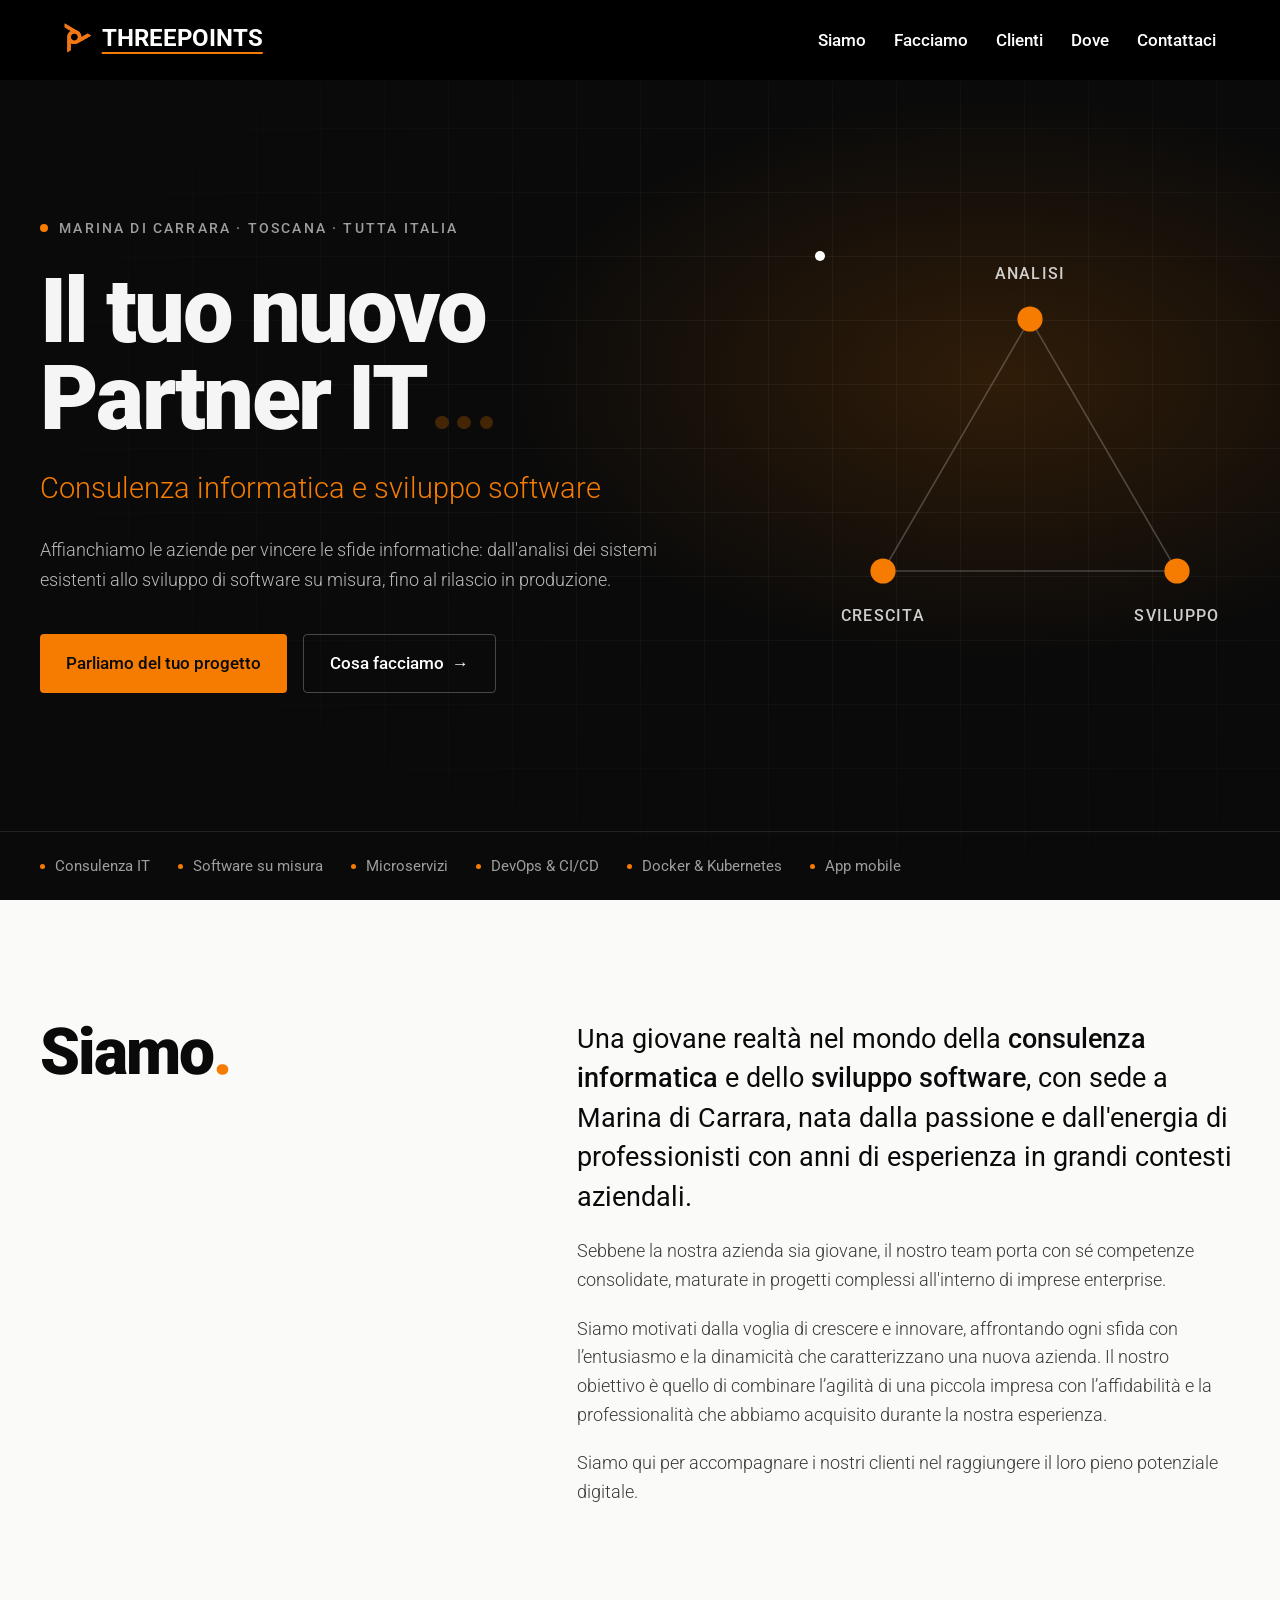
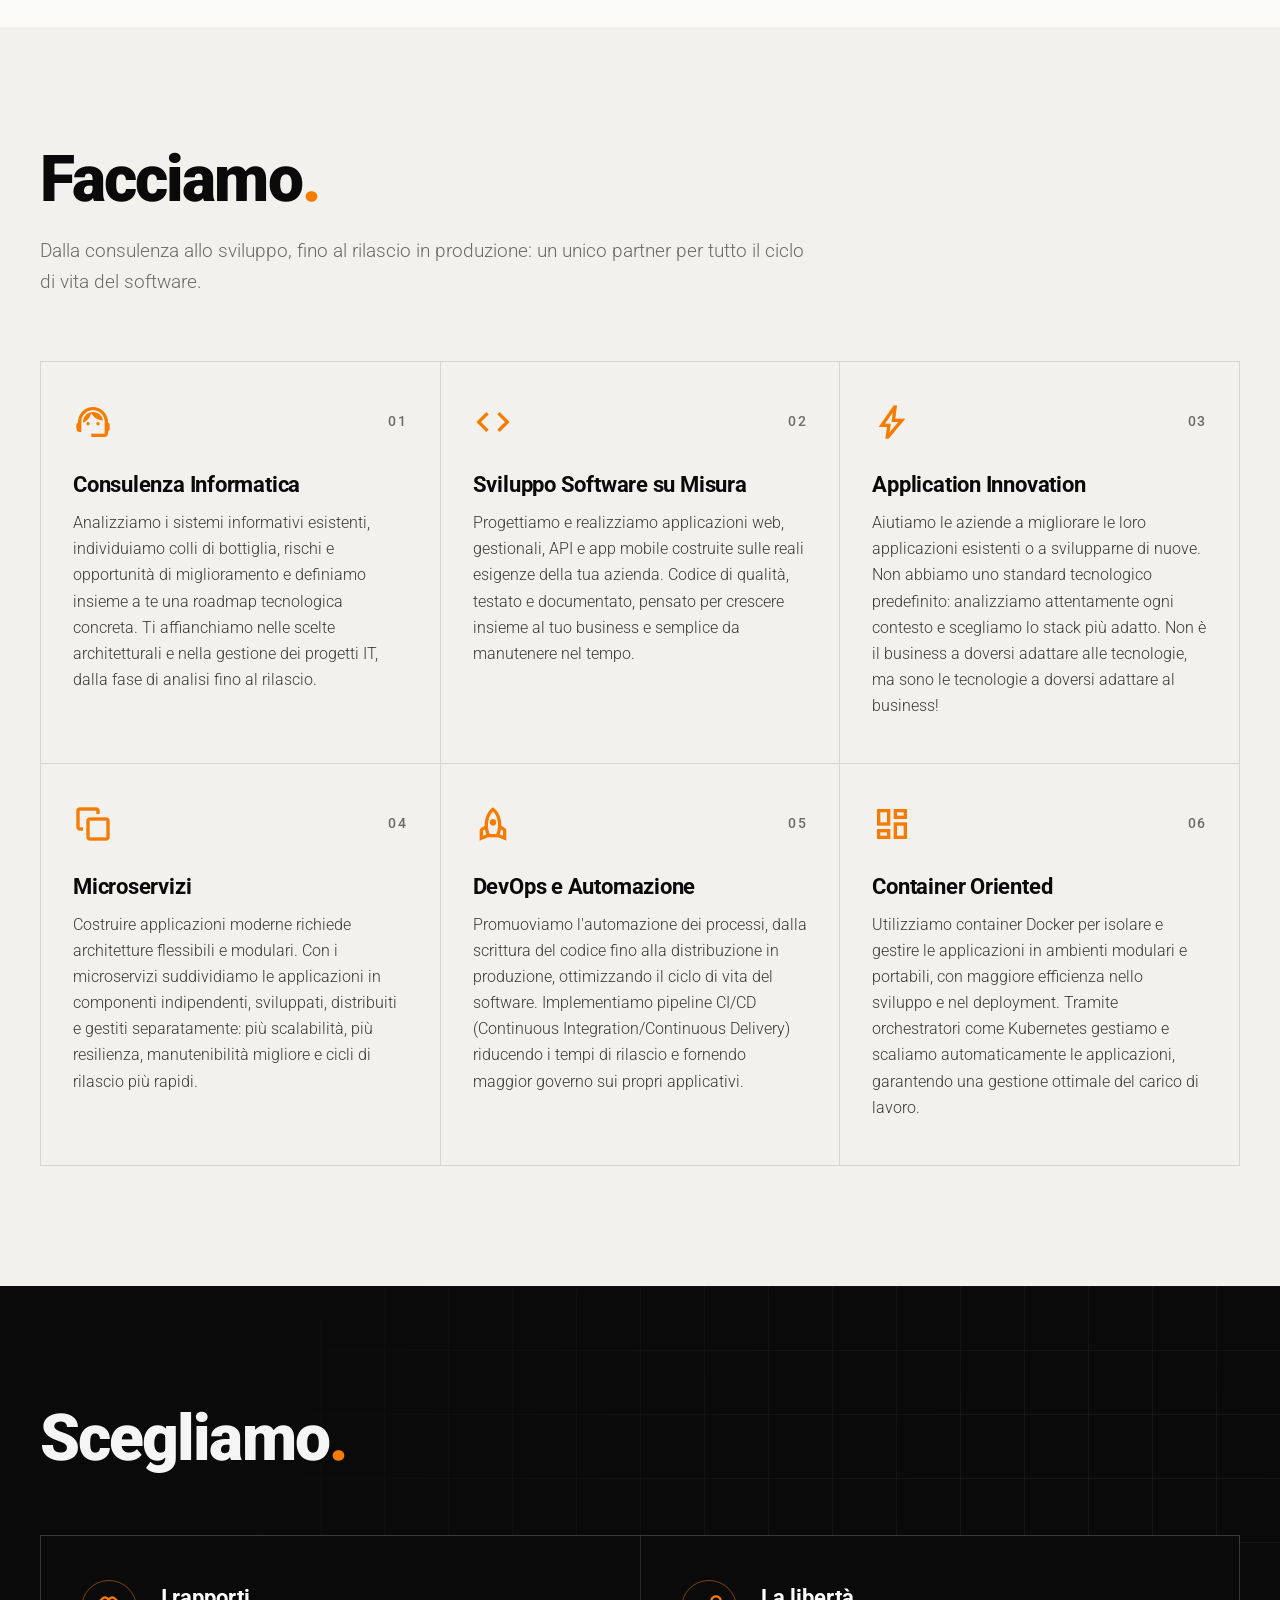
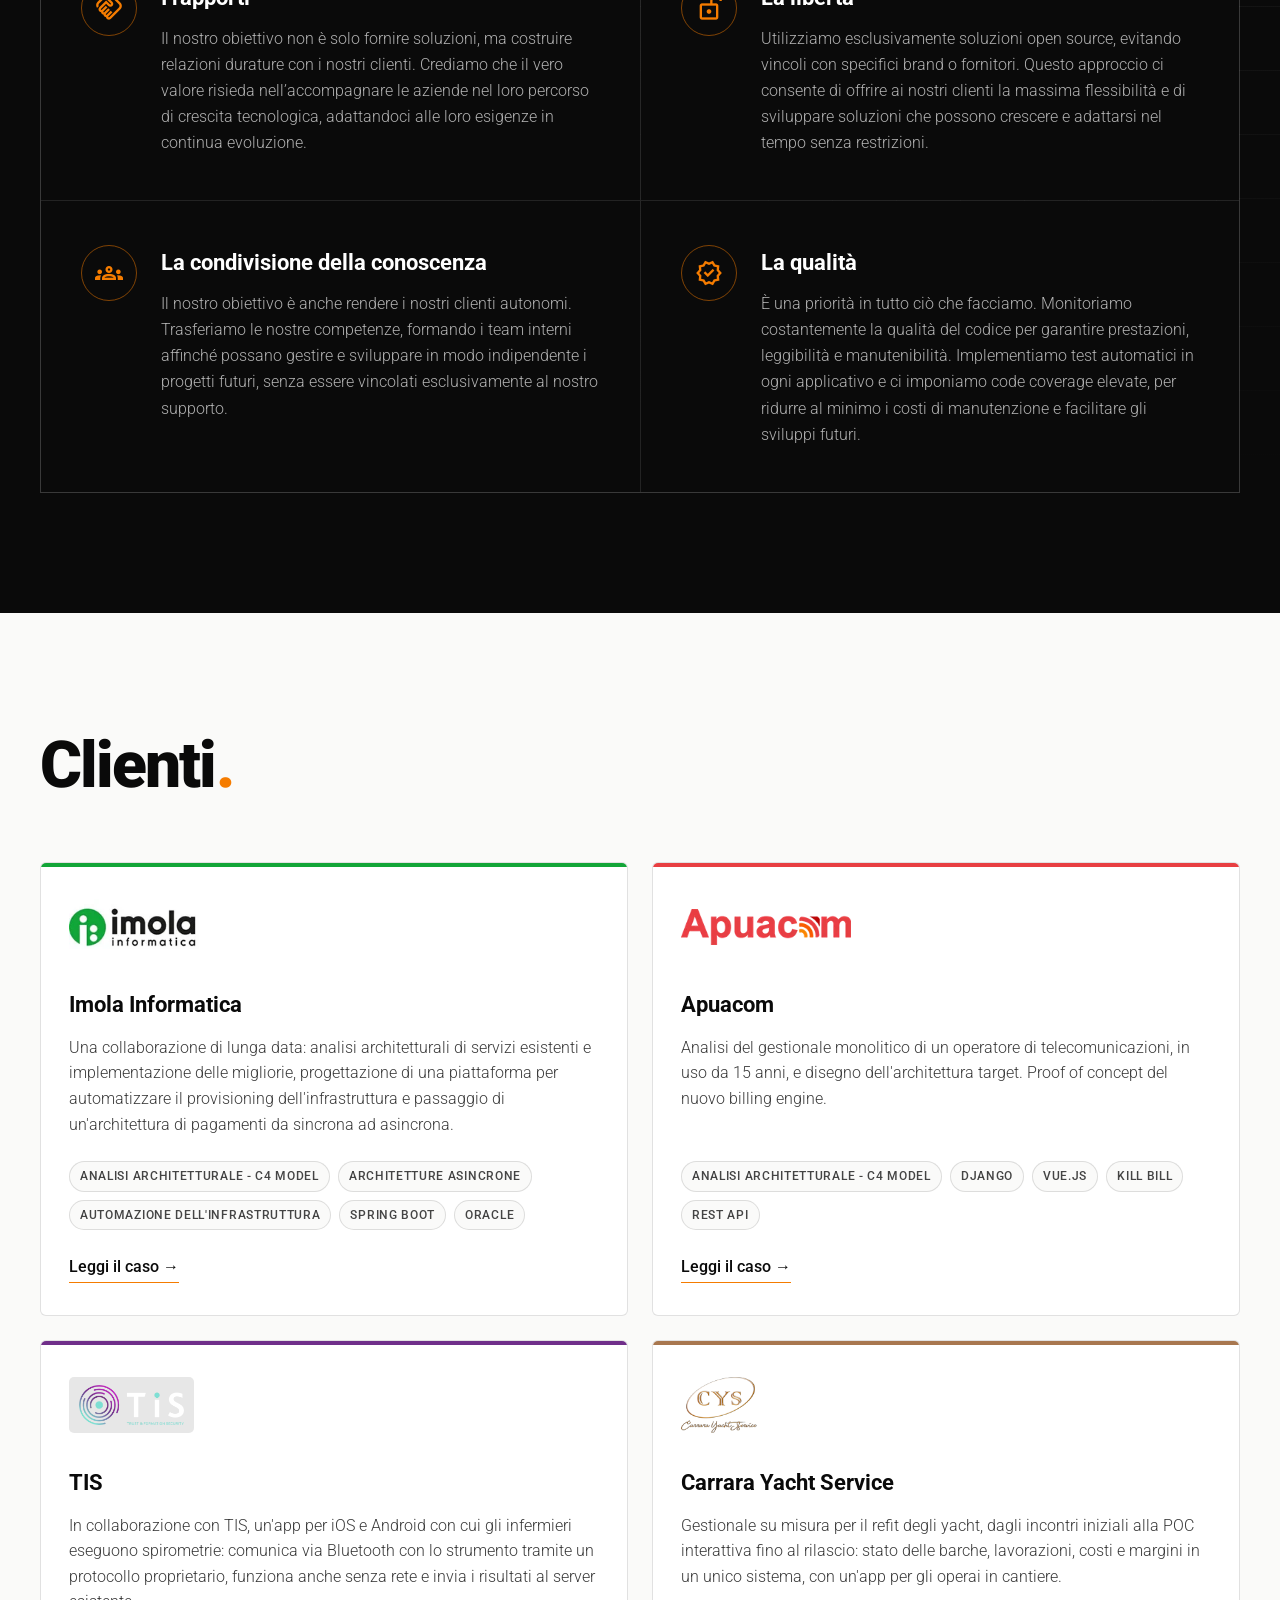
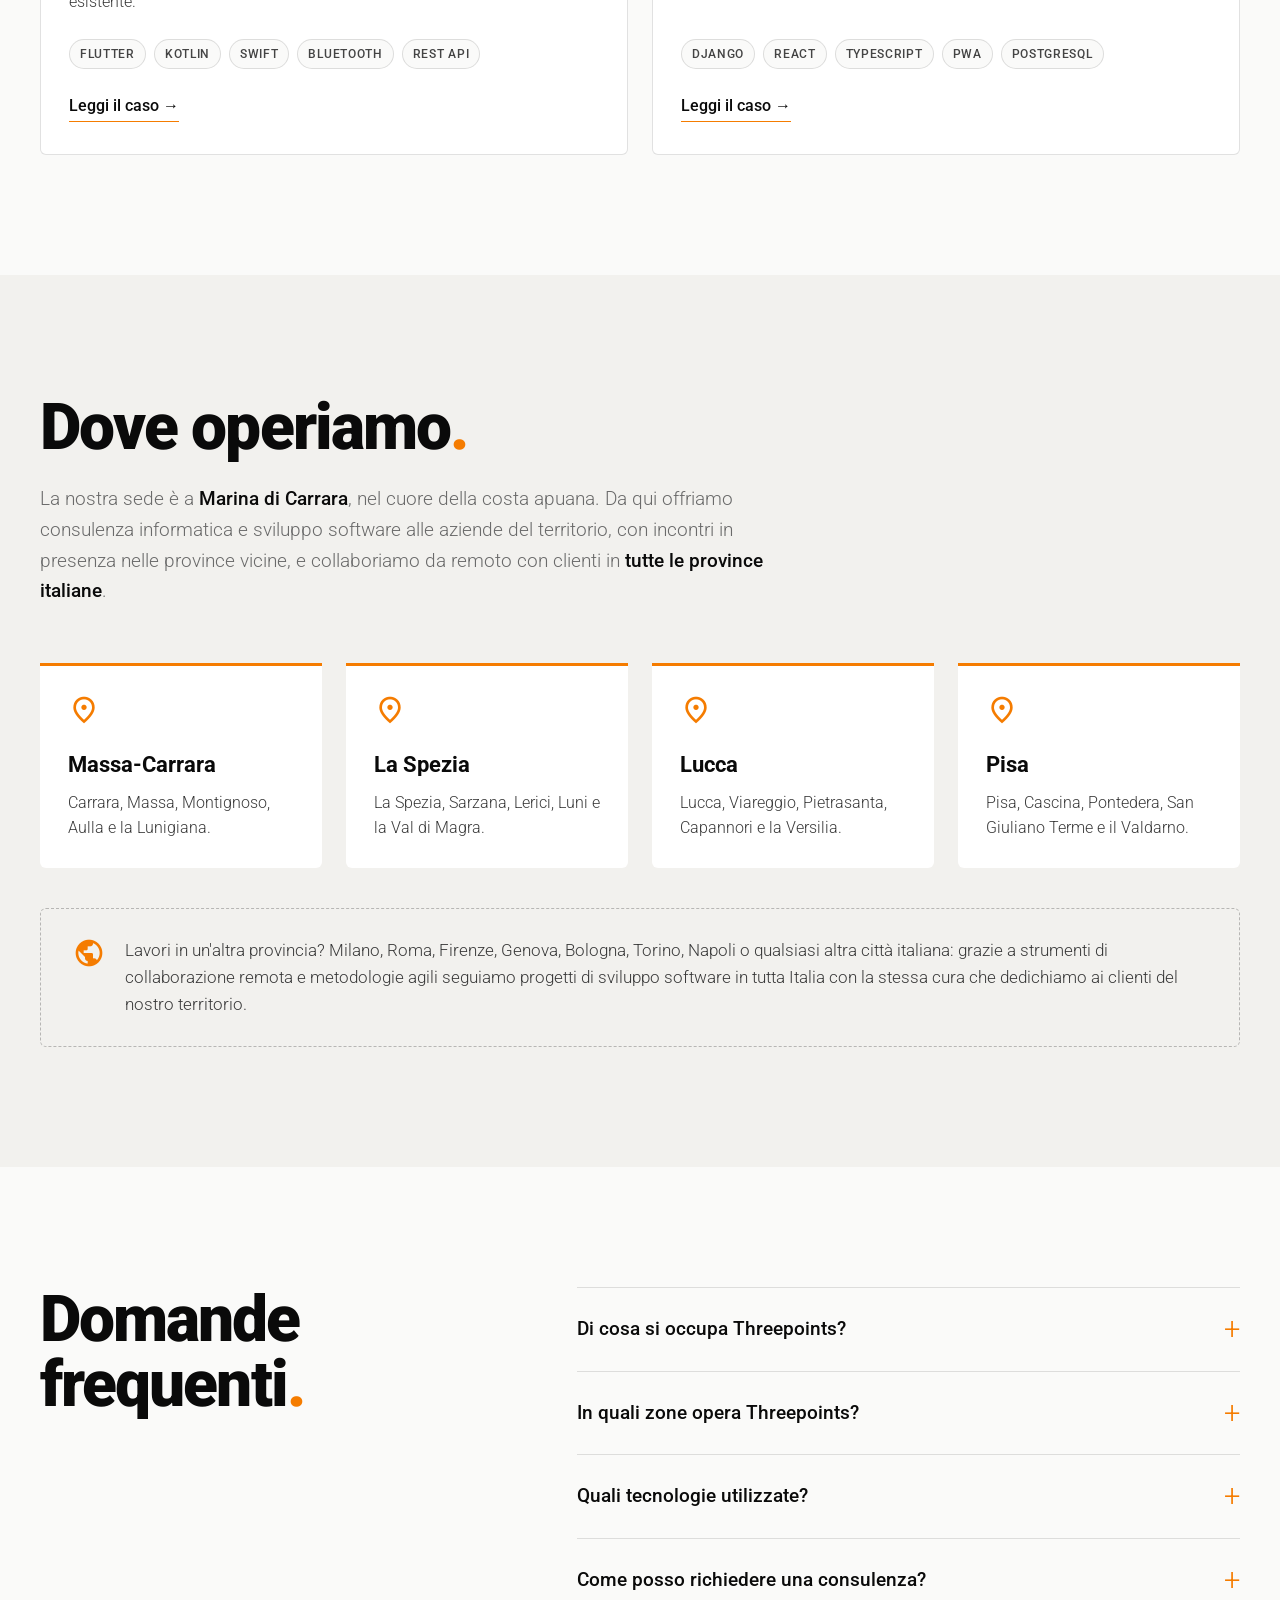
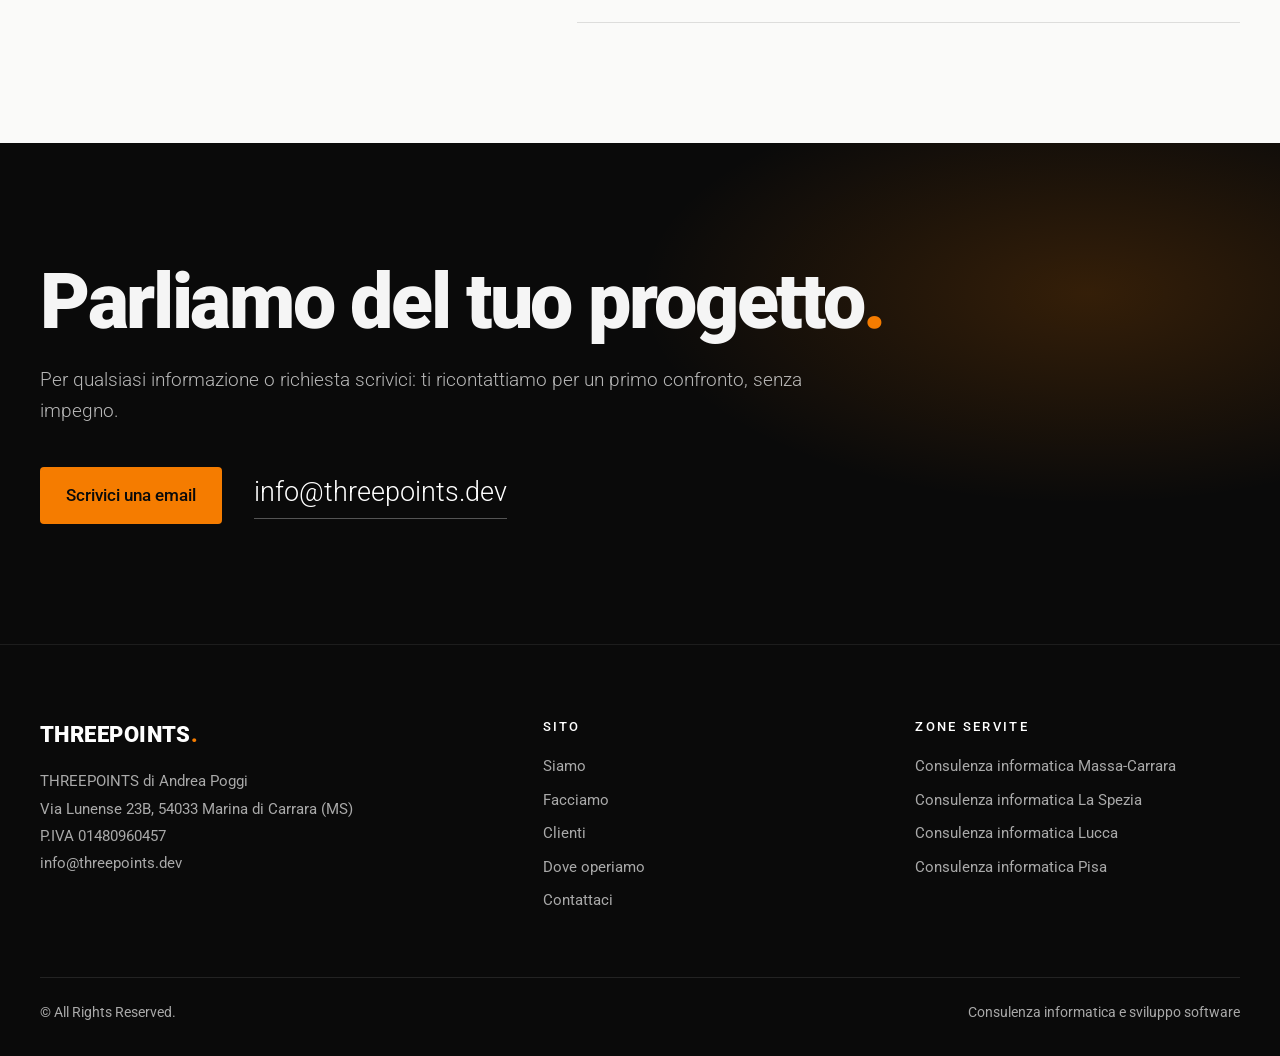
==== commit cb71b0a9: "Aggiornata favicon" ====
--- a/index.html
+++ b/index.html
@@ -45,7 +45,7 @@
                 "name": "Threepoints",
                 "legalName": "Threepoints di Andrea Poggi",
                 "url": "https://threepoints.dev/",
-                "logo": "https://threepoints.dev/images/favicon.png",
+                "logo": "https://threepoints.dev/images/logo.png",
                 "image": "https://threepoints.dev/images/ogimage.png",
                 "description": "Consulenza informatica e sviluppo software su misura: application innovation, microservizi, DevOps, container e app mobile.",
                 "email": "info@threepoints.dev",
@@ -136,7 +136,8 @@
     }
     </script>
 
-    <link rel="icon" href="images/favicon.png" />
+    <link rel="icon" type="image/svg+xml" href="images/logo-mark.svg" />
+    <link rel="icon" type="image/png" href="images/favicon.png" />
 
     <!-- Font ospitati in locale: nessuna richiesta bloccante verso domini esterni -->
     <link rel="preload" href="/fonts/roboto-latin.woff2" as="font" type="font/woff2" crossorigin>
@@ -255,7 +256,7 @@
             <div class="navbar-content">
                 <div class="logo">
                     <strong>
-                        <a href="/">THREEPOINTS</a>
+                        <a href="/"><img src="images/logo-mark.svg" alt="" class="logo-mark" width="28" height="30" />THREEPOINTS</a>
                     </strong>
                 </div>
                 <div class="menu-desktop">
--- a/styles.min.css
+++ b/styles.min.css
@@ -1 +1 @@
-@keyframes enhancedZoomRotate{0%{transform:scale(1) rotate(0deg);opacity:.8}50%{transform:scale(1.3) rotate(180deg);opacity:1}to{transform:scale(1) rotate(360deg);opacity:.8}}@keyframes tpDot{0%,to{opacity:.25}40%{opacity:1}}@keyframes tpPulse{0%{transform:scale(1);opacity:.6}70%,to{transform:scale(2.6);opacity:0}}@keyframes tpRing{0%{transform:scale(.6);opacity:.6}to{transform:scale(1.5);opacity:0}}@keyframes tpRun{0%,to{transform:translate(50%,15.79%)}33.33%{transform:translate(85%,78.95%)}66.67%{transform:translate(15%,78.95%)}}:root{--tp-orange:#F57C00;--tp-orange-hi:#ff8f1f;--tp-ink:#0a0a0a;--tp-paper:#fafaf9;--tp-paper-2:#f2f1ee;--tp-line:rgba(10, 10, 10, .12);--tp-text:#3a3a3a;--tp-muted:#6b6b6b}html{scroll-behavior:smooth;scroll-padding-top:80px}body{background:var(--tp-paper);color:var(--tp-ink)}img{max-width:100%}.icon-container{animation:enhancedZoomRotate 1.5s infinite ease-in-out}#site-content{display:none}.navbar{position:fixed;top:0;width:100%;height:80px;background-color:#000;color:#fff;z-index:100}.navbar-content{display:flex;justify-content:space-between;align-items:center;height:100%;max-width:1200px;margin:0 auto;padding:0 24px}.logo a{font-size:1.5rem;font-weight:700;color:#fff;text-decoration:underline;text-decoration-color:var(--tp-orange);text-decoration-thickness:2px;text-underline-offset:6px}.menu-desktop{display:none}.menu-desktop a{position:relative;margin-left:1.75rem;color:#fff;font-size:1.05rem;font-weight:500;text-decoration:none}.menu-desktop a::after{content:"";position:absolute;left:0;right:0;bottom:-6px;height:2px;background:var(--tp-orange);transform:scaleX(0);transform-origin:left;transition:transform .25s ease}.menu-desktop a:hover::after{transform:scaleX(1)}.menu-mobile{display:block}.menu-toggle{background-color:#000;border:0;color:#fff;cursor:pointer;padding:10px;border-radius:5px}.menu-mobile-items{position:fixed;top:0;right:-100%;height:100%;width:80%;padding:20px;background-color:#000;box-shadow:-2px 0 5px rgba(0,0,0,.5);transition:right .3s ease;z-index:200}.menu-mobile-items.open{right:0}.menu-mobile-items a{display:block;padding:.75rem 0;color:#fff;font-size:1.2rem;text-decoration:none}.menu-mobile-items a:hover{background-color:rgba(255,255,255,.1)}.close-menu{background:0 0;border:0;color:#fff;font-size:2rem;cursor:pointer}.menu-mobile-footer{position:absolute;bottom:20px;left:0;width:100%;text-align:center;color:#fff}.menu-mobile-footer p{font-size:1rem}.menu-mobile-footer a{display:inline;padding:0;font-size:1rem;color:var(--tp-orange)}@media (min-width:759px){.menu-desktop{display:flex}.menu-mobile{display:none}}.btn,.hero-v2-btn{display:inline-flex;align-items:center;gap:8px;padding:15px 26px;border-radius:4px;font-size:1.05rem;font-weight:500;text-decoration:none;transition:background-color .2s ease,border-color .2s ease,color .2s ease,transform .2s ease}.btn.primary,.hero-v2-btn.primary{background:var(--tp-orange);color:var(--tp-ink)}.btn.primary:hover,.hero-v2-btn.primary:hover{background:var(--tp-orange-hi);transform:translateY(-2px)}.btn.ghost,.hero-v2-btn.ghost{border:1px solid rgba(255,255,255,.25);color:#fff}.btn.ghost:hover,.hero-v2-btn.ghost:hover{border-color:var(--tp-orange);color:var(--tp-orange)}.hero-v2{position:relative;min-height:100vh;padding:80px 24px 0;display:flex;flex-direction:column;color:#f5f5f5;overflow:hidden}.hero-v2::before{content:"";position:fixed;inset:0;z-index:-1;background:radial-gradient(55% 45%at 78% 42%,rgba(245,124,0,.16),transparent 70%),radial-gradient(ellipse at 70% 45%,transparent 20%,var(--tp-ink) 75%),url("data:image/svg+xml,%3Csvg xmlns='http://www.w3.org/2000/svg' width='64' height='64'%3E%3Cpath d='M0 .5H64M.5 0V64' stroke='%23fff' stroke-opacity='.045'/%3E%3C/svg%3E")0 0/64px 64px,var(--tp-ink);pointer-events:none}.hero-v2.is-offscreen::before{visibility:hidden}.hero-v2-inner{position:relative;flex:1;width:100%;max-width:1200px;margin:0 auto;padding:48px 0;display:grid;grid-template-columns:1.2fr .8fr;align-items:center;gap:48px}.hero-v2-eyebrow{display:block;font-size:.85rem;font-weight:500;letter-spacing:.16em;text-transform:uppercase;color:rgba(255,255,255,.6)}.hero-v2-eyebrow a{color:var(--tp-orange);text-decoration:none}.hero-v2-pulse,.hero-v2-pulse::after{border-radius:50%;background:var(--tp-orange)}.hero-v2-pulse{position:relative;display:inline-block;width:8px;height:8px;margin:0 6px 2px 0;vertical-align:middle}.hero-v2-pulse::after{content:"";position:absolute;inset:0;opacity:0}.done .hero-v2-pulse::after{animation:tpPulse 2s infinite ease-out}.hero-v2 h1{margin-top:28px;font-weight:inherit}.hero-v2-title{display:block;font-size:clamp(3rem,7vw,6.2rem);font-weight:900;line-height:.98;letter-spacing:-.03em}.hero-v2-title .line{display:block;overflow:hidden;padding-bottom:.06em;margin-bottom:-.06em}.hero-v2-title .line>span,.tp-dots i{display:inline-block}.tp-dots{display:inline-flex;gap:.1em;margin-left:.1em}.tp-dots i{width:.15em;height:.15em;border-radius:50%;background:var(--tp-orange);opacity:.25}.done .tp-dots i{animation:tpDot 1.8s infinite ease-in-out}.done .tp-dots i:nth-child(2){animation-delay:.25s}.done .tp-dots i:nth-child(3){animation-delay:.5s}.hero-v2-kicker{display:block;margin-top:22px;font-size:clamp(1.2rem,2.3vw,1.8rem);font-weight:300;color:var(--tp-orange)}.hero-v2-lead{margin-top:24px;max-width:34em;font-size:1.15rem;font-weight:300;color:rgba(255,255,255,.72)}.hero-v2-actions{display:flex;flex-wrap:wrap;gap:16px;margin-top:40px}.tp-stage{position:relative;width:100%;max-width:420px;margin-left:auto;aspect-ratio:400/380}.tp-stage svg{position:absolute;inset:0;width:100%;height:100%;overflow:visible}.tp-edge{fill:none;stroke:rgba(255,255,255,.22);stroke-width:1.5}.tp-node{fill:var(--tp-orange)}.tp-stage text{fill:rgba(255,255,255,.8);font-family:"Roboto",sans-serif;font-size:15px;font-weight:500;letter-spacing:.08em;text-transform:uppercase}.tp-ring,.tp-runner::before{position:absolute;border-radius:50%}.tp-ring{left:var(--x);top:var(--y);width:13%;aspect-ratio:1;margin:-6.5%0 0-6.5%;border:1.5px solid var(--tp-orange);opacity:0}.done .tp-ring{animation:tpRing 2.4s var(--delay, 0s) infinite ease-out}.tp-runner{position:absolute;inset:0;opacity:0;pointer-events:none}.done .tp-runner{opacity:1;animation:tpRun 7s linear infinite}.tp-runner::before{content:"";left:0;top:0;width:10px;height:10px;margin:-5px 0 0-5px;background:#fff}.hero-v2-strip{position:relative;margin:0-24px;padding:22px 24px;border-top:1px solid rgba(255,255,255,.1)}.hero-v2-strip ul{max-width:1200px;margin:0 auto;display:flex;flex-wrap:wrap;gap:8px 28px;list-style:none}.hero-v2-strip li{font-size:.95rem;color:rgba(255,255,255,.6)}.hero-v2-strip li::before{content:"";display:inline-block;width:5px;height:5px;margin:0 10px 2px 0;border-radius:50%;background:var(--tp-orange)}.pre [data-in=fade],.rv-wait{opacity:0}.pre [data-in=line]{transform:translateY(110%)}.hero-v2.is-offscreen *,.hero-v2.is-offscreen ::after,.hero-v2.is-offscreen ::before{animation-play-state:paused!important}.hero-v2.hero-v2-local{min-height:auto}.hero-v2-local .hero-v2-inner{grid-template-columns:1fr;padding:96px 0 88px}.hero-v2-local .hero-v2-title{font-size:clamp(2.4rem,5.5vw,4.6rem);line-height:1.02}.section{position:relative;padding:120px 24px;background:var(--tp-paper)}.section-inner{position:relative;max-width:1200px;margin:0 auto}.section.tone-2{background:var(--tp-paper-2)}.section.dark{background:var(--tp-ink);color:#f5f5f5;overflow:hidden}.section.has-grid{background:radial-gradient(ellipse at 85% 20%,transparent 10%,var(--tp-ink) 60%),url("data:image/svg+xml,%3Csvg xmlns='http://www.w3.org/2000/svg' width='64' height='64'%3E%3Cpath d='M0 .5H64M.5 0V64' stroke='%23fff' stroke-opacity='.045'/%3E%3C/svg%3E")0 0/64px 64px,var(--tp-ink)}.section-title{font-size:clamp(2.4rem,5vw,4rem);font-weight:900;line-height:1.02;letter-spacing:-.03em}.faq-list a,.prose a,.section-title .accent{color:var(--tp-orange)}.section-lead{margin-top:24px;max-width:40em;font-size:1.2rem;font-weight:300;color:var(--tp-muted)}.prose strong,.section-lead strong{font-weight:500;color:var(--tp-ink)}.contact .section-lead,.dark .section-lead{color:rgba(255,255,255,.7)}.contact .section-lead strong,.dark .section-lead strong{color:#fff}.split{display:grid;grid-template-columns:5fr 7fr;gap:64px;align-items:start}.prose p{font-size:1.12rem;font-weight:300;color:var(--tp-text)}.prose p+p{margin-top:20px}.prose .big{font-size:clamp(1.35rem,2.2vw,1.7rem);font-weight:400;line-height:1.45;color:var(--tp-ink)}.faq-list a,.prose a{font-weight:500;text-decoration:none}.prose a:hover{text-decoration:underline}.svc-grid{margin-top:64px;display:grid;grid-template-columns:repeat(3,1fr);border-top:1px solid var(--tp-line);border-left:1px solid var(--tp-line)}.svc{position:relative;padding:40px 32px 44px;border-right:1px solid var(--tp-line);border-bottom:1px solid var(--tp-line);transition:background-color .3s ease}.svc::before{content:"";position:absolute;left:-1px;right:-1px;top:-1px;height:3px;background:var(--tp-orange);transform:scaleX(0);transform-origin:left;transition:transform .35s ease}.svc:hover{background:#fff}.svc:hover::before{transform:scaleX(1)}.faq-list summary,.svc-top{display:flex;justify-content:space-between;align-items:center}.svc-top .material-symbols-outlined{font-size:40px;color:var(--tp-orange)}.svc-num{font-size:.85rem;font-weight:500;letter-spacing:.12em;color:var(--tp-muted)}.svc h3,.value h3{font-size:1.4rem;font-weight:700}.svc h3{margin-top:28px;line-height:1.25;letter-spacing:-.01em}.svc p,.value p{font-size:1.02rem;font-weight:300}.svc p{margin-top:12px;color:var(--tp-text)}.values{margin-top:64px;display:grid;grid-template-columns:repeat(2,1fr);gap:1px;background:rgba(255,255,255,.1);border:1px solid rgba(255,255,255,.1)}.value{display:grid;grid-template-columns:auto 1fr;gap:24px;padding:44px 40px;background:var(--tp-ink)}.value-icon{display:grid;place-items:center;width:56px;height:56px;border:1px solid rgba(245,124,0,.5);border-radius:50%;color:var(--tp-orange)}.value-icon .material-symbols-outlined{font-size:28px}.value h3{color:#fff}.value p{margin-top:10px;color:rgba(255,255,255,.68)}.clients{margin-top:64px;display:grid;grid-template-columns:repeat(2,1fr);gap:24px}.cliente-card{position:relative;display:flex;flex-direction:column;padding:36px 28px 32px;background:#fff;border:1px solid var(--tp-line);border-radius:6px;overflow:hidden;transition:transform .3s ease,box-shadow .3s ease}.case-facts::before,.cliente-card::before{content:"";position:absolute;inset:0 0 auto 0;height:4px;background:var(--client, var(--tp-orange))}#imolainformatica{--client:#13a538}#apuacom{--client:#e83f42}#tis{--client:#702F8A}#carrarayacht{--client:#a8774f}.cliente-card:hover{transform:translateY(-6px);box-shadow:0 18px 40px rgba(0,0,0,.08)}.cliente-card-logo-container{display:flex;align-items:center;height:64px}.cliente-logo{width:auto;max-width:170px;max-height:56px;height:auto}.cliente-logo-boxed{padding:8px 10px;border-radius:5px;background-color:#e7e7e7}.cliente-title,.place h3{margin-top:24px;font-size:1.4rem;font-weight:700}.cliente-description{flex:1;margin-top:12px;font-size:1rem;font-weight:300;color:var(--tp-text)}.badges{display:flex;flex-wrap:wrap;gap:8px;margin-top:24px}.badge{padding:5px 10px;border:1px solid var(--tp-line);border-radius:999px;background:var(--tp-paper);color:#444;font-size:.72rem;font-weight:500;letter-spacing:.06em;text-transform:uppercase}.places{margin-top:56px;display:grid;grid-template-columns:repeat(4,1fr);gap:24px}.place{padding:28px;background:#fff;border-top:3px solid var(--tp-orange);border-radius:0 0 6px 6px}.place .material-symbols-outlined,.remote .material-symbols-outlined{font-size:32px;color:var(--tp-orange)}.place h3{margin-top:14px;font-size:1.35rem}.place p,.remote p{font-weight:300;color:var(--tp-text)}.place p{margin-top:8px;font-size:.98rem}.remote{display:flex;align-items:flex-start;gap:20px;margin-top:40px;padding:28px 32px;border:1px dashed rgba(10,10,10,.25);border-radius:6px}.remote p{font-size:1.05rem}.faq-list{border-top:1px solid var(--tp-line)}.faq-list details{border-bottom:1px solid var(--tp-line)}.faq-list summary{gap:24px;padding:26px 0;font-size:1.2rem;font-weight:500;list-style:none;cursor:pointer}.faq-list summary::-webkit-details-marker{display:none}.faq-list summary::after{content:"+";font-size:1.8rem;font-weight:300;line-height:1;color:var(--tp-orange);transition:transform .25s ease}.faq-list details[open] summary::after{transform:rotate(45deg)}.checklist li,.faq-list details p{padding:0 48px 26px 0;font-size:1.05rem;font-weight:300;color:var(--tp-text)}.contact{background:radial-gradient(50% 60%at 85% 30%,rgba(245,124,0,.18),transparent 70%),var(--tp-ink);color:#f5f5f5;overflow:hidden}.contact .section-title{max-width:12em;font-size:clamp(2.6rem,6vw,5rem)}.contact-actions{display:flex;flex-wrap:wrap;align-items:center;gap:16px 32px;margin-top:40px}.contact-mail{padding-bottom:4px;border-bottom:1px solid rgba(255,255,255,.3);color:#fff;font-size:clamp(1.2rem,2.6vw,1.7rem);font-weight:300;text-decoration:none;transition:color .2s ease,border-color .2s ease}.contact-mail:hover{border-color:var(--tp-orange)}.checklist{margin-top:8px;list-style:none;border-top:1px solid var(--tp-line)}.checklist li{display:flex;gap:16px;padding:18px 0;border-bottom:1px solid var(--tp-line);font-size:1.08rem}.checklist li::before{content:"";flex:0 0 8px;height:8px;margin-top:.6em;border-radius:50%;background:var(--tp-orange)}.towns{display:flex;flex-wrap:wrap;gap:8px}.cliente-link{align-self:flex-start;margin-top:24px;padding-bottom:2px;border-bottom:1px solid var(--tp-orange);color:var(--tp-ink);font-weight:500;text-decoration:none;transition:color .2s ease}.cliente-link:hover,.contact-mail:hover{color:var(--tp-orange)}.case-summary{padding-top:80px}.case-facts{position:relative;display:grid;grid-template-columns:auto 1fr;align-items:center;gap:48px;padding:36px 40px;background:#fff;border:1px solid var(--tp-line);border-radius:6px;overflow:hidden}.case-facts-logo img{display:block;width:auto;max-width:180px;height:auto}.case-facts dl,.case-stats{display:grid;grid-template-columns:repeat(4,1fr);gap:24px}.case-facts dt{font-size:.75rem;font-weight:500;letter-spacing:.14em;text-transform:uppercase;color:var(--tp-muted)}.case-facts dd{margin-top:6px;font-size:1.05rem;font-weight:500;line-height:1.4}.case-stats{margin-top:24px;grid-template-columns:repeat(3,1fr);list-style:none}.stat{padding:28px 32px;border-top:3px solid var(--tp-orange);background:var(--tp-paper-2);border-radius:0 0 6px 6px}.stat strong{display:block;font-size:clamp(2.6rem,5vw,3.8rem);font-weight:900;line-height:1;letter-spacing:-.03em}.arch-item small,.stat span{display:block;margin-top:12px;color:var(--tp-text)}.prose .checklist+.badges{margin-top:32px}.prose .checklist+p{margin-top:24px}.steps{margin-top:64px;display:grid;grid-template-columns:repeat(5,1fr);gap:1px;list-style:none;background:rgba(255,255,255,.1);border:1px solid rgba(255,255,255,.1)}.steps.steps-3{grid-template-columns:repeat(3,1fr)}.steps li{padding:36px 28px 40px;background:var(--tp-ink)}.step-num{font-size:.85rem;font-weight:500;letter-spacing:.12em;color:var(--tp-orange)}.steps h3{margin-top:20px;font-size:1.25rem;font-weight:700;line-height:1.25}.arch-item small,.arch-notes p,.stat span,.steps p{font-size:1rem;font-weight:300}.steps p{margin-top:12px;color:rgba(255,255,255,.68)}.steps h3,.steps strong{color:#fff}.arch{margin-top:64px;display:grid;gap:12px}.arch-layer{display:grid;grid-template-columns:140px 1fr;align-items:center;gap:24px}.arch-label{font-size:.75rem;font-weight:500;letter-spacing:.14em;text-transform:uppercase;color:var(--tp-muted)}.arch-items{display:flex;flex-wrap:wrap;gap:8px;list-style:none}.arch-item{flex:1 1 0;min-width:150px;padding:14px 16px;background:#fff;border:1px solid var(--tp-line);border-radius:6px;font-size:.98rem;font-weight:500;line-height:1.35}.arch-item small{margin-top:4px;font-size:.82rem;color:var(--tp-muted)}.arch-layer.services .arch-items,.arch-notes{display:grid;grid-template-columns:repeat(3,1fr)}.arch-layer.services .arch-item{min-width:0;border-top:3px solid var(--tp-orange)}.arch-item.poc{background:var(--tp-ink);border-color:var(--tp-ink);color:#fff}.arch-layer.services .arch-item.poc{border-top-color:var(--tp-orange)}.arch-item.poc small,.steps strong{font-weight:500}.arch-layer.bus .arch-item{background:rgba(245,124,0,.08);border:1px dashed var(--tp-orange)}.arch-layer.external .arch-item{background:var(--tp-paper-2);font-weight:400;color:var(--tp-text)}.arch figcaption{margin-top:8px;font-size:.9rem;color:var(--tp-muted)}.arch-notes{margin-top:56px;grid-template-columns:repeat(2,1fr);gap:40px;padding-top:40px;border-top:1px solid var(--tp-line)}.arch-notes h3{font-size:1.2rem;font-weight:700}.arch-notes p{margin-top:10px;color:var(--tp-text)}.footer,.footer a{color:rgba(255,255,255,.65)}.footer{padding:72px 24px 32px;background:var(--tp-ink);border-top:1px solid rgba(255,255,255,.08)}.footer-inner{display:grid;grid-template-columns:1.4fr 1fr 1fr;gap:48px;max-width:1200px;margin:0 auto}.footer-brand{font-size:1.4rem;font-weight:900;letter-spacing:.02em;color:#fff}.arch-item.poc small,.footer a:hover,.footer-brand span{color:var(--tp-orange)}.footer address{margin-top:16px;font-size:.95rem;font-style:normal;line-height:1.8}.footer-heading{margin-bottom:16px;font-size:.8rem;font-weight:500;letter-spacing:.18em;text-transform:uppercase;color:#fff}.footer ul{list-style:none}.footer li{margin-bottom:8px}.footer a{font-size:.95rem;text-decoration:none;transition:color .2s ease}.footer-bottom{display:flex;flex-wrap:wrap;justify-content:space-between;gap:12px;max-width:1200px;margin:56px auto 0;padding-top:24px;border-top:1px solid rgba(255,255,255,.1);font-size:.85rem}@media (max-width:1000px){.svc-grid{grid-template-columns:repeat(2,1fr)}.clients{grid-template-columns:1fr}.places{grid-template-columns:repeat(2,1fr)}.case-facts{grid-template-columns:1fr;gap:28px}.case-facts dl,.steps{grid-template-columns:repeat(2,1fr)}.arch-notes,.split{grid-template-columns:1fr;gap:28px}.split{gap:32px}.footer-inner{grid-template-columns:1fr 1fr}.footer-inner>div{grid-column:1/-1}}@media (max-width:900px){.hero-v2-inner{grid-template-columns:1fr;gap:24px;padding:40px 0 32px}.tp-stage{max-width:260px;margin:0 auto}.hero-v2-strip li{font-size:.85rem}}@media (max-width:700px){.section{padding:88px 20px}.arch-layer.services .arch-items,.case-stats,.places,.steps,.steps.steps-3,.svc-grid,.values{grid-template-columns:1fr}.case-facts{padding:28px 24px}.arch-layer{grid-template-columns:1fr;gap:8px}.arch-item{min-width:calc(50% - 4px)}.value{grid-template-columns:1fr;padding:32px 24px}.remote{flex-direction:column}.faq-list details p{padding-right:0}.footer-inner{grid-template-columns:1fr}}@media (prefers-reduced-motion:reduce){html{scroll-behavior:auto}.done .hero-v2-pulse::after,.done .tp-dots i,.done .tp-ring{animation:none}.done .tp-runner{display:none}}+@keyframes enhancedZoomRotate{0%{transform:scale(1) rotate(0deg);opacity:.8}50%{transform:scale(1.3) rotate(180deg);opacity:1}to{transform:scale(1) rotate(360deg);opacity:.8}}@keyframes tpDot{0%,to{opacity:.25}40%{opacity:1}}@keyframes tpPulse{0%{transform:scale(1);opacity:.6}70%,to{transform:scale(2.6);opacity:0}}@keyframes tpRing{0%{transform:scale(.6);opacity:.6}to{transform:scale(1.5);opacity:0}}@keyframes tpRun{0%,to{transform:translate(50%,15.79%)}33.33%{transform:translate(85%,78.95%)}66.67%{transform:translate(15%,78.95%)}}:root{--tp-orange:#F57C00;--tp-orange-hi:#ff8f1f;--tp-ink:#0a0a0a;--tp-paper:#fafaf9;--tp-paper-2:#f2f1ee;--tp-line:rgba(10, 10, 10, .12);--tp-text:#3a3a3a;--tp-muted:#6b6b6b}html{scroll-behavior:smooth;scroll-padding-top:80px}body{background:var(--tp-paper);color:var(--tp-ink)}img{max-width:100%}.icon-container{animation:enhancedZoomRotate 1.5s infinite ease-in-out}#site-content{display:none}.navbar{position:fixed;top:0;width:100%;height:80px;background-color:#000;color:#fff;z-index:100}.navbar-content{display:flex;justify-content:space-between;align-items:center;height:100%;max-width:1200px;margin:0 auto;padding:0 24px}.logo a{font-size:1.5rem;font-weight:700;color:#fff;text-decoration:underline;text-decoration-color:var(--tp-orange);text-decoration-thickness:2px;text-underline-offset:6px;display:inline-flex;align-items:center;gap:.6rem}.logo-mark{height:1.9rem;width:auto}.menu-desktop{display:none}.menu-desktop a{position:relative;margin-left:1.75rem;color:#fff;font-size:1.05rem;font-weight:500;text-decoration:none}.menu-desktop a::after{content:"";position:absolute;left:0;right:0;bottom:-6px;height:2px;background:var(--tp-orange);transform:scaleX(0);transform-origin:left;transition:transform .25s ease}.menu-desktop a:hover::after{transform:scaleX(1)}.menu-mobile{display:block}.menu-toggle{background-color:#000;border:0;color:#fff;cursor:pointer;padding:10px;border-radius:5px}.menu-mobile-items{position:fixed;top:0;right:-100%;height:100%;width:80%;padding:20px;background-color:#000;box-shadow:-2px 0 5px rgba(0,0,0,.5);transition:right .3s ease;z-index:200}.menu-mobile-items.open{right:0}.menu-mobile-items a{display:block;padding:.75rem 0;color:#fff;font-size:1.2rem;text-decoration:none}.menu-mobile-items a:hover{background-color:rgba(255,255,255,.1)}.close-menu{background:0 0;border:0;color:#fff;font-size:2rem;cursor:pointer}.menu-mobile-footer{position:absolute;bottom:20px;left:0;width:100%;text-align:center;color:#fff}.menu-mobile-footer p{font-size:1rem}.menu-mobile-footer a{display:inline;padding:0;font-size:1rem;color:var(--tp-orange)}@media (min-width:759px){.menu-desktop{display:flex}.menu-mobile{display:none}}.btn,.hero-v2-btn{display:inline-flex;align-items:center;gap:8px;padding:15px 26px;border-radius:4px;font-size:1.05rem;font-weight:500;text-decoration:none;transition:background-color .2s ease,border-color .2s ease,color .2s ease,transform .2s ease}.btn.primary,.hero-v2-btn.primary{background:var(--tp-orange);color:var(--tp-ink)}.btn.primary:hover,.hero-v2-btn.primary:hover{background:var(--tp-orange-hi);transform:translateY(-2px)}.btn.ghost,.hero-v2-btn.ghost{border:1px solid rgba(255,255,255,.25);color:#fff}.btn.ghost:hover,.hero-v2-btn.ghost:hover{border-color:var(--tp-orange);color:var(--tp-orange)}.hero-v2{position:relative;min-height:100vh;padding:80px 24px 0;display:flex;flex-direction:column;color:#f5f5f5;overflow:hidden}.hero-v2::before{content:"";position:fixed;inset:0;z-index:-1;background:radial-gradient(55% 45%at 78% 42%,rgba(245,124,0,.16),transparent 70%),radial-gradient(ellipse at 70% 45%,transparent 20%,var(--tp-ink) 75%),url("data:image/svg+xml,%3Csvg xmlns='http://www.w3.org/2000/svg' width='64' height='64'%3E%3Cpath d='M0 .5H64M.5 0V64' stroke='%23fff' stroke-opacity='.045'/%3E%3C/svg%3E")0 0/64px 64px,var(--tp-ink);pointer-events:none}.hero-v2.is-offscreen::before{visibility:hidden}.hero-v2-inner{position:relative;flex:1;width:100%;max-width:1200px;margin:0 auto;padding:48px 0;display:grid;grid-template-columns:1.2fr .8fr;align-items:center;gap:48px}.hero-v2-eyebrow{display:block;font-size:.85rem;font-weight:500;letter-spacing:.16em;text-transform:uppercase;color:rgba(255,255,255,.6)}.hero-v2-eyebrow a{color:var(--tp-orange);text-decoration:none}.hero-v2-pulse,.hero-v2-pulse::after{border-radius:50%;background:var(--tp-orange)}.hero-v2-pulse{position:relative;display:inline-block;width:8px;height:8px;margin:0 6px 2px 0;vertical-align:middle}.hero-v2-pulse::after{content:"";position:absolute;inset:0;opacity:0}.done .hero-v2-pulse::after{animation:tpPulse 2s infinite ease-out}.hero-v2 h1{margin-top:28px;font-weight:inherit}.hero-v2-title{display:block;font-size:clamp(3rem,7vw,6.2rem);font-weight:900;line-height:.98;letter-spacing:-.03em}.hero-v2-title .line{display:block;overflow:hidden;padding-bottom:.06em;margin-bottom:-.06em}.hero-v2-title .line>span,.tp-dots i{display:inline-block}.tp-dots{display:inline-flex;gap:.1em;margin-left:.1em}.tp-dots i{width:.15em;height:.15em;border-radius:50%;background:var(--tp-orange);opacity:.25}.done .tp-dots i{animation:tpDot 1.8s infinite ease-in-out}.done .tp-dots i:nth-child(2){animation-delay:.25s}.done .tp-dots i:nth-child(3){animation-delay:.5s}.hero-v2-kicker{display:block;margin-top:22px;font-size:clamp(1.2rem,2.3vw,1.8rem);font-weight:300;color:var(--tp-orange)}.hero-v2-lead{margin-top:24px;max-width:34em;font-size:1.15rem;font-weight:300;color:rgba(255,255,255,.72)}.hero-v2-actions{display:flex;flex-wrap:wrap;gap:16px;margin-top:40px}.tp-stage{position:relative;width:100%;max-width:420px;margin-left:auto;aspect-ratio:400/380}.tp-stage svg{position:absolute;inset:0;width:100%;height:100%;overflow:visible}.tp-edge{fill:none;stroke:rgba(255,255,255,.22);stroke-width:1.5}.tp-node{fill:var(--tp-orange)}.tp-stage text{fill:rgba(255,255,255,.8);font-family:"Roboto",sans-serif;font-size:15px;font-weight:500;letter-spacing:.08em;text-transform:uppercase}.tp-ring,.tp-runner::before{position:absolute;border-radius:50%}.tp-ring{left:var(--x);top:var(--y);width:13%;aspect-ratio:1;margin:-6.5%0 0-6.5%;border:1.5px solid var(--tp-orange);opacity:0}.done .tp-ring{animation:tpRing 2.4s var(--delay, 0s) infinite ease-out}.tp-runner{position:absolute;inset:0;opacity:0;pointer-events:none}.done .tp-runner{opacity:1;animation:tpRun 7s linear infinite}.tp-runner::before{content:"";left:0;top:0;width:10px;height:10px;margin:-5px 0 0-5px;background:#fff}.hero-v2-strip{position:relative;margin:0-24px;padding:22px 24px;border-top:1px solid rgba(255,255,255,.1)}.hero-v2-strip ul{max-width:1200px;margin:0 auto;display:flex;flex-wrap:wrap;gap:8px 28px;list-style:none}.hero-v2-strip li{font-size:.95rem;color:rgba(255,255,255,.6)}.hero-v2-strip li::before{content:"";display:inline-block;width:5px;height:5px;margin:0 10px 2px 0;border-radius:50%;background:var(--tp-orange)}.pre [data-in=fade],.rv-wait{opacity:0}.pre [data-in=line]{transform:translateY(110%)}.hero-v2.is-offscreen *,.hero-v2.is-offscreen ::after,.hero-v2.is-offscreen ::before{animation-play-state:paused!important}.hero-v2.hero-v2-local{min-height:auto}.hero-v2-local .hero-v2-inner{grid-template-columns:1fr;padding:96px 0 88px}.hero-v2-local .hero-v2-title{font-size:clamp(2.4rem,5.5vw,4.6rem);line-height:1.02}.section{position:relative;padding:120px 24px;background:var(--tp-paper)}.section-inner{position:relative;max-width:1200px;margin:0 auto}.section.tone-2{background:var(--tp-paper-2)}.section.dark{background:var(--tp-ink);color:#f5f5f5;overflow:hidden}.section.has-grid{background:radial-gradient(ellipse at 85% 20%,transparent 10%,var(--tp-ink) 60%),url("data:image/svg+xml,%3Csvg xmlns='http://www.w3.org/2000/svg' width='64' height='64'%3E%3Cpath d='M0 .5H64M.5 0V64' stroke='%23fff' stroke-opacity='.045'/%3E%3C/svg%3E")0 0/64px 64px,var(--tp-ink)}.section-title{font-size:clamp(2.4rem,5vw,4rem);font-weight:900;line-height:1.02;letter-spacing:-.03em}.faq-list a,.prose a,.section-title .accent{color:var(--tp-orange)}.section-lead{margin-top:24px;max-width:40em;font-size:1.2rem;font-weight:300;color:var(--tp-muted)}.prose strong,.section-lead strong{font-weight:500;color:var(--tp-ink)}.contact .section-lead,.dark .section-lead{color:rgba(255,255,255,.7)}.contact .section-lead strong,.dark .section-lead strong{color:#fff}.split{display:grid;grid-template-columns:5fr 7fr;gap:64px;align-items:start}.prose p{font-size:1.12rem;font-weight:300;color:var(--tp-text)}.prose p+p{margin-top:20px}.prose .big{font-size:clamp(1.35rem,2.2vw,1.7rem);font-weight:400;line-height:1.45;color:var(--tp-ink)}.faq-list a,.prose a{font-weight:500;text-decoration:none}.prose a:hover{text-decoration:underline}.svc-grid{margin-top:64px;display:grid;grid-template-columns:repeat(3,1fr);border-top:1px solid var(--tp-line);border-left:1px solid var(--tp-line)}.svc{position:relative;padding:40px 32px 44px;border-right:1px solid var(--tp-line);border-bottom:1px solid var(--tp-line);transition:background-color .3s ease}.svc::before{content:"";position:absolute;left:-1px;right:-1px;top:-1px;height:3px;background:var(--tp-orange);transform:scaleX(0);transform-origin:left;transition:transform .35s ease}.svc:hover{background:#fff}.svc:hover::before{transform:scaleX(1)}.faq-list summary,.svc-top{display:flex;justify-content:space-between;align-items:center}.svc-top .material-symbols-outlined{font-size:40px;color:var(--tp-orange)}.svc-num{font-size:.85rem;font-weight:500;letter-spacing:.12em;color:var(--tp-muted)}.svc h3,.value h3{font-size:1.4rem;font-weight:700}.svc h3{margin-top:28px;line-height:1.25;letter-spacing:-.01em}.svc p,.value p{font-size:1.02rem;font-weight:300}.svc p{margin-top:12px;color:var(--tp-text)}.values{margin-top:64px;display:grid;grid-template-columns:repeat(2,1fr);gap:1px;background:rgba(255,255,255,.1);border:1px solid rgba(255,255,255,.1)}.value{display:grid;grid-template-columns:auto 1fr;gap:24px;padding:44px 40px;background:var(--tp-ink)}.value-icon{display:grid;place-items:center;width:56px;height:56px;border:1px solid rgba(245,124,0,.5);border-radius:50%;color:var(--tp-orange)}.value-icon .material-symbols-outlined{font-size:28px}.value h3{color:#fff}.value p{margin-top:10px;color:rgba(255,255,255,.68)}.clients{margin-top:64px;display:grid;grid-template-columns:repeat(2,1fr);gap:24px}.cliente-card{position:relative;display:flex;flex-direction:column;padding:36px 28px 32px;background:#fff;border:1px solid var(--tp-line);border-radius:6px;overflow:hidden;transition:transform .3s ease,box-shadow .3s ease}.case-facts::before,.cliente-card::before{content:"";position:absolute;inset:0 0 auto 0;height:4px;background:var(--client, var(--tp-orange))}#imolainformatica{--client:#13a538}#apuacom{--client:#e83f42}#tis{--client:#702F8A}#carrarayacht{--client:#a8774f}.cliente-card:hover{transform:translateY(-6px);box-shadow:0 18px 40px rgba(0,0,0,.08)}.cliente-card-logo-container{display:flex;align-items:center;height:64px}.cliente-logo{width:auto;max-width:170px;max-height:56px;height:auto}.cliente-logo-boxed{padding:8px 10px;border-radius:5px;background-color:#e7e7e7}.cliente-title,.place h3{margin-top:24px;font-size:1.4rem;font-weight:700}.cliente-description{flex:1;margin-top:12px;font-size:1rem;font-weight:300;color:var(--tp-text)}.badges{display:flex;flex-wrap:wrap;gap:8px;margin-top:24px}.badge{padding:5px 10px;border:1px solid var(--tp-line);border-radius:999px;background:var(--tp-paper);color:#444;font-size:.72rem;font-weight:500;letter-spacing:.06em;text-transform:uppercase}.places{margin-top:56px;display:grid;grid-template-columns:repeat(4,1fr);gap:24px}.place{padding:28px;background:#fff;border-top:3px solid var(--tp-orange);border-radius:0 0 6px 6px}.place .material-symbols-outlined,.remote .material-symbols-outlined{font-size:32px;color:var(--tp-orange)}.place h3{margin-top:14px;font-size:1.35rem}.place p,.remote p{font-weight:300;color:var(--tp-text)}.place p{margin-top:8px;font-size:.98rem}.remote{display:flex;align-items:flex-start;gap:20px;margin-top:40px;padding:28px 32px;border:1px dashed rgba(10,10,10,.25);border-radius:6px}.remote p{font-size:1.05rem}.faq-list{border-top:1px solid var(--tp-line)}.faq-list details{border-bottom:1px solid var(--tp-line)}.faq-list summary{gap:24px;padding:26px 0;font-size:1.2rem;font-weight:500;list-style:none;cursor:pointer}.faq-list summary::-webkit-details-marker{display:none}.faq-list summary::after{content:"+";font-size:1.8rem;font-weight:300;line-height:1;color:var(--tp-orange);transition:transform .25s ease}.faq-list details[open] summary::after{transform:rotate(45deg)}.checklist li,.faq-list details p{padding:0 48px 26px 0;font-size:1.05rem;font-weight:300;color:var(--tp-text)}.contact{background:radial-gradient(50% 60%at 85% 30%,rgba(245,124,0,.18),transparent 70%),var(--tp-ink);color:#f5f5f5;overflow:hidden}.contact .section-title{max-width:12em;font-size:clamp(2.6rem,6vw,5rem)}.contact-actions{display:flex;flex-wrap:wrap;align-items:center;gap:16px 32px;margin-top:40px}.contact-mail{padding-bottom:4px;border-bottom:1px solid rgba(255,255,255,.3);color:#fff;font-size:clamp(1.2rem,2.6vw,1.7rem);font-weight:300;text-decoration:none;transition:color .2s ease,border-color .2s ease}.contact-mail:hover{border-color:var(--tp-orange)}.checklist{margin-top:8px;list-style:none;border-top:1px solid var(--tp-line)}.checklist li{display:flex;gap:16px;padding:18px 0;border-bottom:1px solid var(--tp-line);font-size:1.08rem}.checklist li::before{content:"";flex:0 0 8px;height:8px;margin-top:.6em;border-radius:50%;background:var(--tp-orange)}.towns{display:flex;flex-wrap:wrap;gap:8px}.cliente-link{align-self:flex-start;margin-top:24px;padding-bottom:2px;border-bottom:1px solid var(--tp-orange);color:var(--tp-ink);font-weight:500;text-decoration:none;transition:color .2s ease}.cliente-link:hover,.contact-mail:hover{color:var(--tp-orange)}.case-summary{padding-top:80px}.case-facts{position:relative;display:grid;grid-template-columns:auto 1fr;align-items:center;gap:48px;padding:36px 40px;background:#fff;border:1px solid var(--tp-line);border-radius:6px;overflow:hidden}.case-facts-logo img{display:block;width:auto;max-width:180px;height:auto}.case-facts dl,.case-stats{display:grid;grid-template-columns:repeat(4,1fr);gap:24px}.case-facts dt{font-size:.75rem;font-weight:500;letter-spacing:.14em;text-transform:uppercase;color:var(--tp-muted)}.case-facts dd{margin-top:6px;font-size:1.05rem;font-weight:500;line-height:1.4}.case-stats{margin-top:24px;grid-template-columns:repeat(3,1fr);list-style:none}.stat{padding:28px 32px;border-top:3px solid var(--tp-orange);background:var(--tp-paper-2);border-radius:0 0 6px 6px}.stat strong{display:block;font-size:clamp(2.6rem,5vw,3.8rem);font-weight:900;line-height:1;letter-spacing:-.03em}.arch-item small,.stat span{display:block;margin-top:12px;color:var(--tp-text)}.prose .checklist+.badges{margin-top:32px}.prose .checklist+p{margin-top:24px}.steps{margin-top:64px;display:grid;grid-template-columns:repeat(5,1fr);gap:1px;list-style:none;background:rgba(255,255,255,.1);border:1px solid rgba(255,255,255,.1)}.steps.steps-3{grid-template-columns:repeat(3,1fr)}.steps li{padding:36px 28px 40px;background:var(--tp-ink)}.step-num{font-size:.85rem;font-weight:500;letter-spacing:.12em;color:var(--tp-orange)}.steps h3{margin-top:20px;font-size:1.25rem;font-weight:700;line-height:1.25}.arch-item small,.arch-notes p,.stat span,.steps p{font-size:1rem;font-weight:300}.steps p{margin-top:12px;color:rgba(255,255,255,.68)}.steps h3,.steps strong{color:#fff}.arch{margin-top:64px;display:grid;gap:12px}.arch-layer{display:grid;grid-template-columns:140px 1fr;align-items:center;gap:24px}.arch-label{font-size:.75rem;font-weight:500;letter-spacing:.14em;text-transform:uppercase;color:var(--tp-muted)}.arch-items{display:flex;flex-wrap:wrap;gap:8px;list-style:none}.arch-item{flex:1 1 0;min-width:150px;padding:14px 16px;background:#fff;border:1px solid var(--tp-line);border-radius:6px;font-size:.98rem;font-weight:500;line-height:1.35}.arch-item small{margin-top:4px;font-size:.82rem;color:var(--tp-muted)}.arch-layer.services .arch-items,.arch-notes{display:grid;grid-template-columns:repeat(3,1fr)}.arch-layer.services .arch-item{min-width:0;border-top:3px solid var(--tp-orange)}.arch-item.poc{background:var(--tp-ink);border-color:var(--tp-ink);color:#fff}.arch-layer.services .arch-item.poc{border-top-color:var(--tp-orange)}.arch-item.poc small,.steps strong{font-weight:500}.arch-layer.bus .arch-item{background:rgba(245,124,0,.08);border:1px dashed var(--tp-orange)}.arch-layer.external .arch-item{background:var(--tp-paper-2);font-weight:400;color:var(--tp-text)}.arch figcaption{margin-top:8px;font-size:.9rem;color:var(--tp-muted)}.arch-notes{margin-top:56px;grid-template-columns:repeat(2,1fr);gap:40px;padding-top:40px;border-top:1px solid var(--tp-line)}.arch-notes h3{font-size:1.2rem;font-weight:700}.arch-notes p{margin-top:10px;color:var(--tp-text)}.footer,.footer a{color:rgba(255,255,255,.65)}.footer{padding:72px 24px 32px;background:var(--tp-ink);border-top:1px solid rgba(255,255,255,.08)}.footer-inner{display:grid;grid-template-columns:1.4fr 1fr 1fr;gap:48px;max-width:1200px;margin:0 auto}.footer-brand{font-size:1.4rem;font-weight:900;letter-spacing:.02em;color:#fff}.arch-item.poc small,.footer a:hover,.footer-brand span{color:var(--tp-orange)}.footer address{margin-top:16px;font-size:.95rem;font-style:normal;line-height:1.8}.footer-heading{margin-bottom:16px;font-size:.8rem;font-weight:500;letter-spacing:.18em;text-transform:uppercase;color:#fff}.footer ul{list-style:none}.footer li{margin-bottom:8px}.footer a{font-size:.95rem;text-decoration:none;transition:color .2s ease}.footer-bottom{display:flex;flex-wrap:wrap;justify-content:space-between;gap:12px;max-width:1200px;margin:56px auto 0;padding-top:24px;border-top:1px solid rgba(255,255,255,.1);font-size:.85rem}@media (max-width:1000px){.svc-grid{grid-template-columns:repeat(2,1fr)}.clients{grid-template-columns:1fr}.places{grid-template-columns:repeat(2,1fr)}.case-facts{grid-template-columns:1fr;gap:28px}.case-facts dl,.steps{grid-template-columns:repeat(2,1fr)}.arch-notes,.split{grid-template-columns:1fr;gap:28px}.split{gap:32px}.footer-inner{grid-template-columns:1fr 1fr}.footer-inner>div{grid-column:1/-1}}@media (max-width:900px){.hero-v2-inner{grid-template-columns:1fr;gap:24px;padding:40px 0 32px}.tp-stage{max-width:260px;margin:0 auto}.hero-v2-strip li{font-size:.85rem}}@media (max-width:700px){.section{padding:88px 20px}.arch-layer.services .arch-items,.case-stats,.places,.steps,.steps.steps-3,.svc-grid,.values{grid-template-columns:1fr}.case-facts{padding:28px 24px}.arch-layer{grid-template-columns:1fr;gap:8px}.arch-item{min-width:calc(50% - 4px)}.value{grid-template-columns:1fr;padding:32px 24px}.remote{flex-direction:column}.faq-list details p{padding-right:0}.footer-inner{grid-template-columns:1fr}}@media (prefers-reduced-motion:reduce){html{scroll-behavior:auto}.done .hero-v2-pulse::after,.done .tp-dots i,.done .tp-ring{animation:none}.done .tp-runner{display:none}}
--- a/styles.min.css
+++ b/styles.min.css
@@ -1 +1 @@
-@keyframes enhancedZoomRotate{0%{transform:scale(1) rotate(0deg);opacity:.8}50%{transform:scale(1.3) rotate(180deg);opacity:1}to{transform:scale(1) rotate(360deg);opacity:.8}}@keyframes tpDot{0%,to{opacity:.25}40%{opacity:1}}@keyframes tpPulse{0%{transform:scale(1);opacity:.6}70%,to{transform:scale(2.6);opacity:0}}@keyframes tpRing{0%{transform:scale(.6);opacity:.6}to{transform:scale(1.5);opacity:0}}@keyframes tpRun{0%,to{transform:translate(50%,15.79%)}33.33%{transform:translate(85%,78.95%)}66.67%{transform:translate(15%,78.95%)}}:root{--tp-orange:#F57C00;--tp-orange-hi:#ff8f1f;--tp-ink:#0a0a0a;--tp-paper:#fafaf9;--tp-paper-2:#f2f1ee;--tp-line:rgba(10, 10, 10, .12);--tp-text:#3a3a3a;--tp-muted:#6b6b6b}html{scroll-behavior:smooth;scroll-padding-top:80px}body{background:var(--tp-paper);color:var(--tp-ink)}img{max-width:100%}.icon-container{animation:enhancedZoomRotate 1.5s infinite ease-in-out}#site-content{display:none}.navbar{position:fixed;top:0;width:100%;height:80px;background-color:#000;color:#fff;z-index:100}.navbar-content{display:flex;justify-content:space-between;align-items:center;height:100%;max-width:1200px;margin:0 auto;padding:0 24px}.logo a{font-size:1.5rem;font-weight:700;color:#fff;text-decoration:underline;text-decoration-color:var(--tp-orange);text-decoration-thickness:2px;text-underline-offset:6px}.menu-desktop{display:none}.menu-desktop a{position:relative;margin-left:1.75rem;color:#fff;font-size:1.05rem;font-weight:500;text-decoration:none}.menu-desktop a::after{content:"";position:absolute;left:0;right:0;bottom:-6px;height:2px;background:var(--tp-orange);transform:scaleX(0);transform-origin:left;transition:transform .25s ease}.menu-desktop a:hover::after{transform:scaleX(1)}.menu-mobile{display:block}.menu-toggle{background-color:#000;border:0;color:#fff;cursor:pointer;padding:10px;border-radius:5px}.menu-mobile-items{position:fixed;top:0;right:-100%;height:100%;width:80%;padding:20px;background-color:#000;box-shadow:-2px 0 5px rgba(0,0,0,.5);transition:right .3s ease;z-index:200}.menu-mobile-items.open{right:0}.menu-mobile-items a{display:block;padding:.75rem 0;color:#fff;font-size:1.2rem;text-decoration:none}.menu-mobile-items a:hover{background-color:rgba(255,255,255,.1)}.close-menu{background:0 0;border:0;color:#fff;font-size:2rem;cursor:pointer}.menu-mobile-footer{position:absolute;bottom:20px;left:0;width:100%;text-align:center;color:#fff}.menu-mobile-footer p{font-size:1rem}.menu-mobile-footer a{display:inline;padding:0;font-size:1rem;color:var(--tp-orange)}@media (min-width:759px){.menu-desktop{display:flex}.menu-mobile{display:none}}.btn,.hero-v2-btn{display:inline-flex;align-items:center;gap:8px;padding:15px 26px;border-radius:4px;font-size:1.05rem;font-weight:500;text-decoration:none;transition:background-color .2s ease,border-color .2s ease,color .2s ease,transform .2s ease}.btn.primary,.hero-v2-btn.primary{background:var(--tp-orange);color:var(--tp-ink)}.btn.primary:hover,.hero-v2-btn.primary:hover{background:var(--tp-orange-hi);transform:translateY(-2px)}.btn.ghost,.hero-v2-btn.ghost{border:1px solid rgba(255,255,255,.25);color:#fff}.btn.ghost:hover,.hero-v2-btn.ghost:hover{border-color:var(--tp-orange);color:var(--tp-orange)}.hero-v2{position:relative;min-height:100vh;padding:80px 24px 0;display:flex;flex-direction:column;color:#f5f5f5;overflow:hidden}.hero-v2::before{content:"";position:fixed;inset:0;z-index:-1;background:radial-gradient(55% 45%at 78% 42%,rgba(245,124,0,.16),transparent 70%),radial-gradient(ellipse at 70% 45%,transparent 20%,var(--tp-ink) 75%),url("data:image/svg+xml,%3Csvg xmlns='http://www.w3.org/2000/svg' width='64' height='64'%3E%3Cpath d='M0 .5H64M.5 0V64' stroke='%23fff' stroke-opacity='.045'/%3E%3C/svg%3E")0 0/64px 64px,var(--tp-ink);pointer-events:none}.hero-v2.is-offscreen::before{visibility:hidden}.hero-v2-inner{position:relative;flex:1;width:100%;max-width:1200px;margin:0 auto;padding:48px 0;display:grid;grid-template-columns:1.2fr .8fr;align-items:center;gap:48px}.hero-v2-eyebrow{display:block;font-size:.85rem;font-weight:500;letter-spacing:.16em;text-transform:uppercase;color:rgba(255,255,255,.6)}.hero-v2-eyebrow a{color:var(--tp-orange);text-decoration:none}.hero-v2-pulse,.hero-v2-pulse::after{border-radius:50%;background:var(--tp-orange)}.hero-v2-pulse{position:relative;display:inline-block;width:8px;height:8px;margin:0 6px 2px 0;vertical-align:middle}.hero-v2-pulse::after{content:"";position:absolute;inset:0;opacity:0}.done .hero-v2-pulse::after{animation:tpPulse 2s infinite ease-out}.hero-v2 h1{margin-top:28px;font-weight:inherit}.hero-v2-title{display:block;font-size:clamp(3rem,7vw,6.2rem);font-weight:900;line-height:.98;letter-spacing:-.03em}.hero-v2-title .line{display:block;overflow:hidden;padding-bottom:.06em;margin-bottom:-.06em}.hero-v2-title .line>span,.tp-dots i{display:inline-block}.tp-dots{display:inline-flex;gap:.1em;margin-left:.1em}.tp-dots i{width:.15em;height:.15em;border-radius:50%;background:var(--tp-orange);opacity:.25}.done .tp-dots i{animation:tpDot 1.8s infinite ease-in-out}.done .tp-dots i:nth-child(2){animation-delay:.25s}.done .tp-dots i:nth-child(3){animation-delay:.5s}.hero-v2-kicker{display:block;margin-top:22px;font-size:clamp(1.2rem,2.3vw,1.8rem);font-weight:300;color:var(--tp-orange)}.hero-v2-lead{margin-top:24px;max-width:34em;font-size:1.15rem;font-weight:300;color:rgba(255,255,255,.72)}.hero-v2-actions{display:flex;flex-wrap:wrap;gap:16px;margin-top:40px}.tp-stage{position:relative;width:100%;max-width:420px;margin-left:auto;aspect-ratio:400/380}.tp-stage svg{position:absolute;inset:0;width:100%;height:100%;overflow:visible}.tp-edge{fill:none;stroke:rgba(255,255,255,.22);stroke-width:1.5}.tp-node{fill:var(--tp-orange)}.tp-stage text{fill:rgba(255,255,255,.8);font-family:"Roboto",sans-serif;font-size:15px;font-weight:500;letter-spacing:.08em;text-transform:uppercase}.tp-ring,.tp-runner::before{position:absolute;border-radius:50%}.tp-ring{left:var(--x);top:var(--y);width:13%;aspect-ratio:1;margin:-6.5%0 0-6.5%;border:1.5px solid var(--tp-orange);opacity:0}.done .tp-ring{animation:tpRing 2.4s var(--delay, 0s) infinite ease-out}.tp-runner{position:absolute;inset:0;opacity:0;pointer-events:none}.done .tp-runner{opacity:1;animation:tpRun 7s linear infinite}.tp-runner::before{content:"";left:0;top:0;width:10px;height:10px;margin:-5px 0 0-5px;background:#fff}.hero-v2-strip{position:relative;margin:0-24px;padding:22px 24px;border-top:1px solid rgba(255,255,255,.1)}.hero-v2-strip ul{max-width:1200px;margin:0 auto;display:flex;flex-wrap:wrap;gap:8px 28px;list-style:none}.hero-v2-strip li{font-size:.95rem;color:rgba(255,255,255,.6)}.hero-v2-strip li::before{content:"";display:inline-block;width:5px;height:5px;margin:0 10px 2px 0;border-radius:50%;background:var(--tp-orange)}.pre [data-in=fade],.rv-wait{opacity:0}.pre [data-in=line]{transform:translateY(110%)}.hero-v2.is-offscreen *,.hero-v2.is-offscreen ::after,.hero-v2.is-offscreen ::before{animation-play-state:paused!important}.hero-v2.hero-v2-local{min-height:auto}.hero-v2-local .hero-v2-inner{grid-template-columns:1fr;padding:96px 0 88px}.hero-v2-local .hero-v2-title{font-size:clamp(2.4rem,5.5vw,4.6rem);line-height:1.02}.section{position:relative;padding:120px 24px;background:var(--tp-paper)}.section-inner{position:relative;max-width:1200px;margin:0 auto}.section.tone-2{background:var(--tp-paper-2)}.section.dark{background:var(--tp-ink);color:#f5f5f5;overflow:hidden}.section.has-grid{background:radial-gradient(ellipse at 85% 20%,transparent 10%,var(--tp-ink) 60%),url("data:image/svg+xml,%3Csvg xmlns='http://www.w3.org/2000/svg' width='64' height='64'%3E%3Cpath d='M0 .5H64M.5 0V64' stroke='%23fff' stroke-opacity='.045'/%3E%3C/svg%3E")0 0/64px 64px,var(--tp-ink)}.section-title{font-size:clamp(2.4rem,5vw,4rem);font-weight:900;line-height:1.02;letter-spacing:-.03em}.faq-list a,.prose a,.section-title .accent{color:var(--tp-orange)}.section-lead{margin-top:24px;max-width:40em;font-size:1.2rem;font-weight:300;color:var(--tp-muted)}.prose strong,.section-lead strong{font-weight:500;color:var(--tp-ink)}.contact .section-lead,.dark .section-lead{color:rgba(255,255,255,.7)}.contact .section-lead strong,.dark .section-lead strong{color:#fff}.split{display:grid;grid-template-columns:5fr 7fr;gap:64px;align-items:start}.prose p{font-size:1.12rem;font-weight:300;color:var(--tp-text)}.prose p+p{margin-top:20px}.prose .big{font-size:clamp(1.35rem,2.2vw,1.7rem);font-weight:400;line-height:1.45;color:var(--tp-ink)}.faq-list a,.prose a{font-weight:500;text-decoration:none}.prose a:hover{text-decoration:underline}.svc-grid{margin-top:64px;display:grid;grid-template-columns:repeat(3,1fr);border-top:1px solid var(--tp-line);border-left:1px solid var(--tp-line)}.svc{position:relative;padding:40px 32px 44px;border-right:1px solid var(--tp-line);border-bottom:1px solid var(--tp-line);transition:background-color .3s ease}.svc::before{content:"";position:absolute;left:-1px;right:-1px;top:-1px;height:3px;background:var(--tp-orange);transform:scaleX(0);transform-origin:left;transition:transform .35s ease}.svc:hover{background:#fff}.svc:hover::before{transform:scaleX(1)}.faq-list summary,.svc-top{display:flex;justify-content:space-between;align-items:center}.svc-top .material-symbols-outlined{font-size:40px;color:var(--tp-orange)}.svc-num{font-size:.85rem;font-weight:500;letter-spacing:.12em;color:var(--tp-muted)}.svc h3,.value h3{font-size:1.4rem;font-weight:700}.svc h3{margin-top:28px;line-height:1.25;letter-spacing:-.01em}.svc p,.value p{font-size:1.02rem;font-weight:300}.svc p{margin-top:12px;color:var(--tp-text)}.values{margin-top:64px;display:grid;grid-template-columns:repeat(2,1fr);gap:1px;background:rgba(255,255,255,.1);border:1px solid rgba(255,255,255,.1)}.value{display:grid;grid-template-columns:auto 1fr;gap:24px;padding:44px 40px;background:var(--tp-ink)}.value-icon{display:grid;place-items:center;width:56px;height:56px;border:1px solid rgba(245,124,0,.5);border-radius:50%;color:var(--tp-orange)}.value-icon .material-symbols-outlined{font-size:28px}.value h3{color:#fff}.value p{margin-top:10px;color:rgba(255,255,255,.68)}.clients{margin-top:64px;display:grid;grid-template-columns:repeat(2,1fr);gap:24px}.cliente-card{position:relative;display:flex;flex-direction:column;padding:36px 28px 32px;background:#fff;border:1px solid var(--tp-line);border-radius:6px;overflow:hidden;transition:transform .3s ease,box-shadow .3s ease}.case-facts::before,.cliente-card::before{content:"";position:absolute;inset:0 0 auto 0;height:4px;background:var(--client, var(--tp-orange))}#imolainformatica{--client:#13a538}#apuacom{--client:#e83f42}#tis{--client:#702F8A}#carrarayacht{--client:#a8774f}.cliente-card:hover{transform:translateY(-6px);box-shadow:0 18px 40px rgba(0,0,0,.08)}.cliente-card-logo-container{display:flex;align-items:center;height:64px}.cliente-logo{width:auto;max-width:170px;max-height:56px;height:auto}.cliente-logo-boxed{padding:8px 10px;border-radius:5px;background-color:#e7e7e7}.cliente-title,.place h3{margin-top:24px;font-size:1.4rem;font-weight:700}.cliente-description{flex:1;margin-top:12px;font-size:1rem;font-weight:300;color:var(--tp-text)}.badges{display:flex;flex-wrap:wrap;gap:8px;margin-top:24px}.badge{padding:5px 10px;border:1px solid var(--tp-line);border-radius:999px;background:var(--tp-paper);color:#444;font-size:.72rem;font-weight:500;letter-spacing:.06em;text-transform:uppercase}.places{margin-top:56px;display:grid;grid-template-columns:repeat(4,1fr);gap:24px}.place{padding:28px;background:#fff;border-top:3px solid var(--tp-orange);border-radius:0 0 6px 6px}.place .material-symbols-outlined,.remote .material-symbols-outlined{font-size:32px;color:var(--tp-orange)}.place h3{margin-top:14px;font-size:1.35rem}.place p,.remote p{font-weight:300;color:var(--tp-text)}.place p{margin-top:8px;font-size:.98rem}.remote{display:flex;align-items:flex-start;gap:20px;margin-top:40px;padding:28px 32px;border:1px dashed rgba(10,10,10,.25);border-radius:6px}.remote p{font-size:1.05rem}.faq-list{border-top:1px solid var(--tp-line)}.faq-list details{border-bottom:1px solid var(--tp-line)}.faq-list summary{gap:24px;padding:26px 0;font-size:1.2rem;font-weight:500;list-style:none;cursor:pointer}.faq-list summary::-webkit-details-marker{display:none}.faq-list summary::after{content:"+";font-size:1.8rem;font-weight:300;line-height:1;color:var(--tp-orange);transition:transform .25s ease}.faq-list details[open] summary::after{transform:rotate(45deg)}.checklist li,.faq-list details p{padding:0 48px 26px 0;font-size:1.05rem;font-weight:300;color:var(--tp-text)}.contact{background:radial-gradient(50% 60%at 85% 30%,rgba(245,124,0,.18),transparent 70%),var(--tp-ink);color:#f5f5f5;overflow:hidden}.contact .section-title{max-width:12em;font-size:clamp(2.6rem,6vw,5rem)}.contact-actions{display:flex;flex-wrap:wrap;align-items:center;gap:16px 32px;margin-top:40px}.contact-mail{padding-bottom:4px;border-bottom:1px solid rgba(255,255,255,.3);color:#fff;font-size:clamp(1.2rem,2.6vw,1.7rem);font-weight:300;text-decoration:none;transition:color .2s ease,border-color .2s ease}.contact-mail:hover{border-color:var(--tp-orange)}.checklist{margin-top:8px;list-style:none;border-top:1px solid var(--tp-line)}.checklist li{display:flex;gap:16px;padding:18px 0;border-bottom:1px solid var(--tp-line);font-size:1.08rem}.checklist li::before{content:"";flex:0 0 8px;height:8px;margin-top:.6em;border-radius:50%;background:var(--tp-orange)}.towns{display:flex;flex-wrap:wrap;gap:8px}.cliente-link{align-self:flex-start;margin-top:24px;padding-bottom:2px;border-bottom:1px solid var(--tp-orange);color:var(--tp-ink);font-weight:500;text-decoration:none;transition:color .2s ease}.cliente-link:hover,.contact-mail:hover{color:var(--tp-orange)}.case-summary{padding-top:80px}.case-facts{position:relative;display:grid;grid-template-columns:auto 1fr;align-items:center;gap:48px;padding:36px 40px;background:#fff;border:1px solid var(--tp-line);border-radius:6px;overflow:hidden}.case-facts-logo img{display:block;width:auto;max-width:180px;height:auto}.case-facts dl,.case-stats{display:grid;grid-template-columns:repeat(4,1fr);gap:24px}.case-facts dt{font-size:.75rem;font-weight:500;letter-spacing:.14em;text-transform:uppercase;color:var(--tp-muted)}.case-facts dd{margin-top:6px;font-size:1.05rem;font-weight:500;line-height:1.4}.case-stats{margin-top:24px;grid-template-columns:repeat(3,1fr);list-style:none}.stat{padding:28px 32px;border-top:3px solid var(--tp-orange);background:var(--tp-paper-2);border-radius:0 0 6px 6px}.stat strong{display:block;font-size:clamp(2.6rem,5vw,3.8rem);font-weight:900;line-height:1;letter-spacing:-.03em}.arch-item small,.stat span{display:block;margin-top:12px;color:var(--tp-text)}.prose .checklist+.badges{margin-top:32px}.prose .checklist+p{margin-top:24px}.steps{margin-top:64px;display:grid;grid-template-columns:repeat(5,1fr);gap:1px;list-style:none;background:rgba(255,255,255,.1);border:1px solid rgba(255,255,255,.1)}.steps.steps-3{grid-template-columns:repeat(3,1fr)}.steps li{padding:36px 28px 40px;background:var(--tp-ink)}.step-num{font-size:.85rem;font-weight:500;letter-spacing:.12em;color:var(--tp-orange)}.steps h3{margin-top:20px;font-size:1.25rem;font-weight:700;line-height:1.25}.arch-item small,.arch-notes p,.stat span,.steps p{font-size:1rem;font-weight:300}.steps p{margin-top:12px;color:rgba(255,255,255,.68)}.steps h3,.steps strong{color:#fff}.arch{margin-top:64px;display:grid;gap:12px}.arch-layer{display:grid;grid-template-columns:140px 1fr;align-items:center;gap:24px}.arch-label{font-size:.75rem;font-weight:500;letter-spacing:.14em;text-transform:uppercase;color:var(--tp-muted)}.arch-items{display:flex;flex-wrap:wrap;gap:8px;list-style:none}.arch-item{flex:1 1 0;min-width:150px;padding:14px 16px;background:#fff;border:1px solid var(--tp-line);border-radius:6px;font-size:.98rem;font-weight:500;line-height:1.35}.arch-item small{margin-top:4px;font-size:.82rem;color:var(--tp-muted)}.arch-layer.services .arch-items,.arch-notes{display:grid;grid-template-columns:repeat(3,1fr)}.arch-layer.services .arch-item{min-width:0;border-top:3px solid var(--tp-orange)}.arch-item.poc{background:var(--tp-ink);border-color:var(--tp-ink);color:#fff}.arch-layer.services .arch-item.poc{border-top-color:var(--tp-orange)}.arch-item.poc small,.steps strong{font-weight:500}.arch-layer.bus .arch-item{background:rgba(245,124,0,.08);border:1px dashed var(--tp-orange)}.arch-layer.external .arch-item{background:var(--tp-paper-2);font-weight:400;color:var(--tp-text)}.arch figcaption{margin-top:8px;font-size:.9rem;color:var(--tp-muted)}.arch-notes{margin-top:56px;grid-template-columns:repeat(2,1fr);gap:40px;padding-top:40px;border-top:1px solid var(--tp-line)}.arch-notes h3{font-size:1.2rem;font-weight:700}.arch-notes p{margin-top:10px;color:var(--tp-text)}.footer,.footer a{color:rgba(255,255,255,.65)}.footer{padding:72px 24px 32px;background:var(--tp-ink);border-top:1px solid rgba(255,255,255,.08)}.footer-inner{display:grid;grid-template-columns:1.4fr 1fr 1fr;gap:48px;max-width:1200px;margin:0 auto}.footer-brand{font-size:1.4rem;font-weight:900;letter-spacing:.02em;color:#fff}.arch-item.poc small,.footer a:hover,.footer-brand span{color:var(--tp-orange)}.footer address{margin-top:16px;font-size:.95rem;font-style:normal;line-height:1.8}.footer-heading{margin-bottom:16px;font-size:.8rem;font-weight:500;letter-spacing:.18em;text-transform:uppercase;color:#fff}.footer ul{list-style:none}.footer li{margin-bottom:8px}.footer a{font-size:.95rem;text-decoration:none;transition:color .2s ease}.footer-bottom{display:flex;flex-wrap:wrap;justify-content:space-between;gap:12px;max-width:1200px;margin:56px auto 0;padding-top:24px;border-top:1px solid rgba(255,255,255,.1);font-size:.85rem}@media (max-width:1000px){.svc-grid{grid-template-columns:repeat(2,1fr)}.clients{grid-template-columns:1fr}.places{grid-template-columns:repeat(2,1fr)}.case-facts{grid-template-columns:1fr;gap:28px}.case-facts dl,.steps{grid-template-columns:repeat(2,1fr)}.arch-notes,.split{grid-template-columns:1fr;gap:28px}.split{gap:32px}.footer-inner{grid-template-columns:1fr 1fr}.footer-inner>div{grid-column:1/-1}}@media (max-width:900px){.hero-v2-inner{grid-template-columns:1fr;gap:24px;padding:40px 0 32px}.tp-stage{max-width:260px;margin:0 auto}.hero-v2-strip li{font-size:.85rem}}@media (max-width:700px){.section{padding:88px 20px}.arch-layer.services .arch-items,.case-stats,.places,.steps,.steps.steps-3,.svc-grid,.values{grid-template-columns:1fr}.case-facts{padding:28px 24px}.arch-layer{grid-template-columns:1fr;gap:8px}.arch-item{min-width:calc(50% - 4px)}.value{grid-template-columns:1fr;padding:32px 24px}.remote{flex-direction:column}.faq-list details p{padding-right:0}.footer-inner{grid-template-columns:1fr}}@media (prefers-reduced-motion:reduce){html{scroll-behavior:auto}.done .hero-v2-pulse::after,.done .tp-dots i,.done .tp-ring{animation:none}.done .tp-runner{display:none}}+@keyframes enhancedZoomRotate{0%{transform:scale(1) rotate(0deg);opacity:.8}50%{transform:scale(1.3) rotate(180deg);opacity:1}to{transform:scale(1) rotate(360deg);opacity:.8}}@keyframes tpDot{0%,to{opacity:.25}40%{opacity:1}}@keyframes tpPulse{0%{transform:scale(1);opacity:.6}70%,to{transform:scale(2.6);opacity:0}}@keyframes tpRing{0%{transform:scale(.6);opacity:.6}to{transform:scale(1.5);opacity:0}}@keyframes tpRun{0%,to{transform:translate(50%,15.79%)}33.33%{transform:translate(85%,78.95%)}66.67%{transform:translate(15%,78.95%)}}:root{--tp-orange:#F57C00;--tp-orange-hi:#ff8f1f;--tp-ink:#0a0a0a;--tp-paper:#fafaf9;--tp-paper-2:#f2f1ee;--tp-line:rgba(10, 10, 10, .12);--tp-text:#3a3a3a;--tp-muted:#6b6b6b}html{scroll-behavior:smooth;scroll-padding-top:80px}body{background:var(--tp-paper);color:var(--tp-ink)}img{max-width:100%}.icon-container{animation:enhancedZoomRotate 1.5s infinite ease-in-out}#site-content{display:none}.navbar{position:fixed;top:0;width:100%;height:80px;background-color:#000;color:#fff;z-index:100}.navbar-content{display:flex;justify-content:space-between;align-items:center;height:100%;max-width:1200px;margin:0 auto;padding:0 24px}.logo a{font-size:1.5rem;font-weight:700;color:#fff;text-decoration:underline;text-decoration-color:var(--tp-orange);text-decoration-thickness:2px;text-underline-offset:6px;display:inline-flex;align-items:center;gap:.6rem}.logo-mark{height:1.9rem;width:auto}.menu-desktop{display:none}.menu-desktop a{position:relative;margin-left:1.75rem;color:#fff;font-size:1.05rem;font-weight:500;text-decoration:none}.menu-desktop a::after{content:"";position:absolute;left:0;right:0;bottom:-6px;height:2px;background:var(--tp-orange);transform:scaleX(0);transform-origin:left;transition:transform .25s ease}.menu-desktop a:hover::after{transform:scaleX(1)}.menu-mobile{display:block}.menu-toggle{background-color:#000;border:0;color:#fff;cursor:pointer;padding:10px;border-radius:5px}.menu-mobile-items{position:fixed;top:0;right:-100%;height:100%;width:80%;padding:20px;background-color:#000;box-shadow:-2px 0 5px rgba(0,0,0,.5);transition:right .3s ease;z-index:200}.menu-mobile-items.open{right:0}.menu-mobile-items a{display:block;padding:.75rem 0;color:#fff;font-size:1.2rem;text-decoration:none}.menu-mobile-items a:hover{background-color:rgba(255,255,255,.1)}.close-menu{background:0 0;border:0;color:#fff;font-size:2rem;cursor:pointer}.menu-mobile-footer{position:absolute;bottom:20px;left:0;width:100%;text-align:center;color:#fff}.menu-mobile-footer p{font-size:1rem}.menu-mobile-footer a{display:inline;padding:0;font-size:1rem;color:var(--tp-orange)}@media (min-width:759px){.menu-desktop{display:flex}.menu-mobile{display:none}}.btn,.hero-v2-btn{display:inline-flex;align-items:center;gap:8px;padding:15px 26px;border-radius:4px;font-size:1.05rem;font-weight:500;text-decoration:none;transition:background-color .2s ease,border-color .2s ease,color .2s ease,transform .2s ease}.btn.primary,.hero-v2-btn.primary{background:var(--tp-orange);color:var(--tp-ink)}.btn.primary:hover,.hero-v2-btn.primary:hover{background:var(--tp-orange-hi);transform:translateY(-2px)}.btn.ghost,.hero-v2-btn.ghost{border:1px solid rgba(255,255,255,.25);color:#fff}.btn.ghost:hover,.hero-v2-btn.ghost:hover{border-color:var(--tp-orange);color:var(--tp-orange)}.hero-v2{position:relative;min-height:100vh;padding:80px 24px 0;display:flex;flex-direction:column;color:#f5f5f5;overflow:hidden}.hero-v2::before{content:"";position:fixed;inset:0;z-index:-1;background:radial-gradient(55% 45%at 78% 42%,rgba(245,124,0,.16),transparent 70%),radial-gradient(ellipse at 70% 45%,transparent 20%,var(--tp-ink) 75%),url("data:image/svg+xml,%3Csvg xmlns='http://www.w3.org/2000/svg' width='64' height='64'%3E%3Cpath d='M0 .5H64M.5 0V64' stroke='%23fff' stroke-opacity='.045'/%3E%3C/svg%3E")0 0/64px 64px,var(--tp-ink);pointer-events:none}.hero-v2.is-offscreen::before{visibility:hidden}.hero-v2-inner{position:relative;flex:1;width:100%;max-width:1200px;margin:0 auto;padding:48px 0;display:grid;grid-template-columns:1.2fr .8fr;align-items:center;gap:48px}.hero-v2-eyebrow{display:block;font-size:.85rem;font-weight:500;letter-spacing:.16em;text-transform:uppercase;color:rgba(255,255,255,.6)}.hero-v2-eyebrow a{color:var(--tp-orange);text-decoration:none}.hero-v2-pulse,.hero-v2-pulse::after{border-radius:50%;background:var(--tp-orange)}.hero-v2-pulse{position:relative;display:inline-block;width:8px;height:8px;margin:0 6px 2px 0;vertical-align:middle}.hero-v2-pulse::after{content:"";position:absolute;inset:0;opacity:0}.done .hero-v2-pulse::after{animation:tpPulse 2s infinite ease-out}.hero-v2 h1{margin-top:28px;font-weight:inherit}.hero-v2-title{display:block;font-size:clamp(3rem,7vw,6.2rem);font-weight:900;line-height:.98;letter-spacing:-.03em}.hero-v2-title .line{display:block;overflow:hidden;padding-bottom:.06em;margin-bottom:-.06em}.hero-v2-title .line>span,.tp-dots i{display:inline-block}.tp-dots{display:inline-flex;gap:.1em;margin-left:.1em}.tp-dots i{width:.15em;height:.15em;border-radius:50%;background:var(--tp-orange);opacity:.25}.done .tp-dots i{animation:tpDot 1.8s infinite ease-in-out}.done .tp-dots i:nth-child(2){animation-delay:.25s}.done .tp-dots i:nth-child(3){animation-delay:.5s}.hero-v2-kicker{display:block;margin-top:22px;font-size:clamp(1.2rem,2.3vw,1.8rem);font-weight:300;color:var(--tp-orange)}.hero-v2-lead{margin-top:24px;max-width:34em;font-size:1.15rem;font-weight:300;color:rgba(255,255,255,.72)}.hero-v2-actions{display:flex;flex-wrap:wrap;gap:16px;margin-top:40px}.tp-stage{position:relative;width:100%;max-width:420px;margin-left:auto;aspect-ratio:400/380}.tp-stage svg{position:absolute;inset:0;width:100%;height:100%;overflow:visible}.tp-edge{fill:none;stroke:rgba(255,255,255,.22);stroke-width:1.5}.tp-node{fill:var(--tp-orange)}.tp-stage text{fill:rgba(255,255,255,.8);font-family:"Roboto",sans-serif;font-size:15px;font-weight:500;letter-spacing:.08em;text-transform:uppercase}.tp-ring,.tp-runner::before{position:absolute;border-radius:50%}.tp-ring{left:var(--x);top:var(--y);width:13%;aspect-ratio:1;margin:-6.5%0 0-6.5%;border:1.5px solid var(--tp-orange);opacity:0}.done .tp-ring{animation:tpRing 2.4s var(--delay, 0s) infinite ease-out}.tp-runner{position:absolute;inset:0;opacity:0;pointer-events:none}.done .tp-runner{opacity:1;animation:tpRun 7s linear infinite}.tp-runner::before{content:"";left:0;top:0;width:10px;height:10px;margin:-5px 0 0-5px;background:#fff}.hero-v2-strip{position:relative;margin:0-24px;padding:22px 24px;border-top:1px solid rgba(255,255,255,.1)}.hero-v2-strip ul{max-width:1200px;margin:0 auto;display:flex;flex-wrap:wrap;gap:8px 28px;list-style:none}.hero-v2-strip li{font-size:.95rem;color:rgba(255,255,255,.6)}.hero-v2-strip li::before{content:"";display:inline-block;width:5px;height:5px;margin:0 10px 2px 0;border-radius:50%;background:var(--tp-orange)}.pre [data-in=fade],.rv-wait{opacity:0}.pre [data-in=line]{transform:translateY(110%)}.hero-v2.is-offscreen *,.hero-v2.is-offscreen ::after,.hero-v2.is-offscreen ::before{animation-play-state:paused!important}.hero-v2.hero-v2-local{min-height:auto}.hero-v2-local .hero-v2-inner{grid-template-columns:1fr;padding:96px 0 88px}.hero-v2-local .hero-v2-title{font-size:clamp(2.4rem,5.5vw,4.6rem);line-height:1.02}.section{position:relative;padding:120px 24px;background:var(--tp-paper)}.section-inner{position:relative;max-width:1200px;margin:0 auto}.section.tone-2{background:var(--tp-paper-2)}.section.dark{background:var(--tp-ink);color:#f5f5f5;overflow:hidden}.section.has-grid{background:radial-gradient(ellipse at 85% 20%,transparent 10%,var(--tp-ink) 60%),url("data:image/svg+xml,%3Csvg xmlns='http://www.w3.org/2000/svg' width='64' height='64'%3E%3Cpath d='M0 .5H64M.5 0V64' stroke='%23fff' stroke-opacity='.045'/%3E%3C/svg%3E")0 0/64px 64px,var(--tp-ink)}.section-title{font-size:clamp(2.4rem,5vw,4rem);font-weight:900;line-height:1.02;letter-spacing:-.03em}.faq-list a,.prose a,.section-title .accent{color:var(--tp-orange)}.section-lead{margin-top:24px;max-width:40em;font-size:1.2rem;font-weight:300;color:var(--tp-muted)}.prose strong,.section-lead strong{font-weight:500;color:var(--tp-ink)}.contact .section-lead,.dark .section-lead{color:rgba(255,255,255,.7)}.contact .section-lead strong,.dark .section-lead strong{color:#fff}.split{display:grid;grid-template-columns:5fr 7fr;gap:64px;align-items:start}.prose p{font-size:1.12rem;font-weight:300;color:var(--tp-text)}.prose p+p{margin-top:20px}.prose .big{font-size:clamp(1.35rem,2.2vw,1.7rem);font-weight:400;line-height:1.45;color:var(--tp-ink)}.faq-list a,.prose a{font-weight:500;text-decoration:none}.prose a:hover{text-decoration:underline}.svc-grid{margin-top:64px;display:grid;grid-template-columns:repeat(3,1fr);border-top:1px solid var(--tp-line);border-left:1px solid var(--tp-line)}.svc{position:relative;padding:40px 32px 44px;border-right:1px solid var(--tp-line);border-bottom:1px solid var(--tp-line);transition:background-color .3s ease}.svc::before{content:"";position:absolute;left:-1px;right:-1px;top:-1px;height:3px;background:var(--tp-orange);transform:scaleX(0);transform-origin:left;transition:transform .35s ease}.svc:hover{background:#fff}.svc:hover::before{transform:scaleX(1)}.faq-list summary,.svc-top{display:flex;justify-content:space-between;align-items:center}.svc-top .material-symbols-outlined{font-size:40px;color:var(--tp-orange)}.svc-num{font-size:.85rem;font-weight:500;letter-spacing:.12em;color:var(--tp-muted)}.svc h3,.value h3{font-size:1.4rem;font-weight:700}.svc h3{margin-top:28px;line-height:1.25;letter-spacing:-.01em}.svc p,.value p{font-size:1.02rem;font-weight:300}.svc p{margin-top:12px;color:var(--tp-text)}.values{margin-top:64px;display:grid;grid-template-columns:repeat(2,1fr);gap:1px;background:rgba(255,255,255,.1);border:1px solid rgba(255,255,255,.1)}.value{display:grid;grid-template-columns:auto 1fr;gap:24px;padding:44px 40px;background:var(--tp-ink)}.value-icon{display:grid;place-items:center;width:56px;height:56px;border:1px solid rgba(245,124,0,.5);border-radius:50%;color:var(--tp-orange)}.value-icon .material-symbols-outlined{font-size:28px}.value h3{color:#fff}.value p{margin-top:10px;color:rgba(255,255,255,.68)}.clients{margin-top:64px;display:grid;grid-template-columns:repeat(2,1fr);gap:24px}.cliente-card{position:relative;display:flex;flex-direction:column;padding:36px 28px 32px;background:#fff;border:1px solid var(--tp-line);border-radius:6px;overflow:hidden;transition:transform .3s ease,box-shadow .3s ease}.case-facts::before,.cliente-card::before{content:"";position:absolute;inset:0 0 auto 0;height:4px;background:var(--client, var(--tp-orange))}#imolainformatica{--client:#13a538}#apuacom{--client:#e83f42}#tis{--client:#702F8A}#carrarayacht{--client:#a8774f}.cliente-card:hover{transform:translateY(-6px);box-shadow:0 18px 40px rgba(0,0,0,.08)}.cliente-card-logo-container{display:flex;align-items:center;height:64px}.cliente-logo{width:auto;max-width:170px;max-height:56px;height:auto}.cliente-logo-boxed{padding:8px 10px;border-radius:5px;background-color:#e7e7e7}.cliente-title,.place h3{margin-top:24px;font-size:1.4rem;font-weight:700}.cliente-description{flex:1;margin-top:12px;font-size:1rem;font-weight:300;color:var(--tp-text)}.badges{display:flex;flex-wrap:wrap;gap:8px;margin-top:24px}.badge{padding:5px 10px;border:1px solid var(--tp-line);border-radius:999px;background:var(--tp-paper);color:#444;font-size:.72rem;font-weight:500;letter-spacing:.06em;text-transform:uppercase}.places{margin-top:56px;display:grid;grid-template-columns:repeat(4,1fr);gap:24px}.place{padding:28px;background:#fff;border-top:3px solid var(--tp-orange);border-radius:0 0 6px 6px}.place .material-symbols-outlined,.remote .material-symbols-outlined{font-size:32px;color:var(--tp-orange)}.place h3{margin-top:14px;font-size:1.35rem}.place p,.remote p{font-weight:300;color:var(--tp-text)}.place p{margin-top:8px;font-size:.98rem}.remote{display:flex;align-items:flex-start;gap:20px;margin-top:40px;padding:28px 32px;border:1px dashed rgba(10,10,10,.25);border-radius:6px}.remote p{font-size:1.05rem}.faq-list{border-top:1px solid var(--tp-line)}.faq-list details{border-bottom:1px solid var(--tp-line)}.faq-list summary{gap:24px;padding:26px 0;font-size:1.2rem;font-weight:500;list-style:none;cursor:pointer}.faq-list summary::-webkit-details-marker{display:none}.faq-list summary::after{content:"+";font-size:1.8rem;font-weight:300;line-height:1;color:var(--tp-orange);transition:transform .25s ease}.faq-list details[open] summary::after{transform:rotate(45deg)}.checklist li,.faq-list details p{padding:0 48px 26px 0;font-size:1.05rem;font-weight:300;color:var(--tp-text)}.contact{background:radial-gradient(50% 60%at 85% 30%,rgba(245,124,0,.18),transparent 70%),var(--tp-ink);color:#f5f5f5;overflow:hidden}.contact .section-title{max-width:12em;font-size:clamp(2.6rem,6vw,5rem)}.contact-actions{display:flex;flex-wrap:wrap;align-items:center;gap:16px 32px;margin-top:40px}.contact-mail{padding-bottom:4px;border-bottom:1px solid rgba(255,255,255,.3);color:#fff;font-size:clamp(1.2rem,2.6vw,1.7rem);font-weight:300;text-decoration:none;transition:color .2s ease,border-color .2s ease}.contact-mail:hover{border-color:var(--tp-orange)}.checklist{margin-top:8px;list-style:none;border-top:1px solid var(--tp-line)}.checklist li{display:flex;gap:16px;padding:18px 0;border-bottom:1px solid var(--tp-line);font-size:1.08rem}.checklist li::before{content:"";flex:0 0 8px;height:8px;margin-top:.6em;border-radius:50%;background:var(--tp-orange)}.towns{display:flex;flex-wrap:wrap;gap:8px}.cliente-link{align-self:flex-start;margin-top:24px;padding-bottom:2px;border-bottom:1px solid var(--tp-orange);color:var(--tp-ink);font-weight:500;text-decoration:none;transition:color .2s ease}.cliente-link:hover,.contact-mail:hover{color:var(--tp-orange)}.case-summary{padding-top:80px}.case-facts{position:relative;display:grid;grid-template-columns:auto 1fr;align-items:center;gap:48px;padding:36px 40px;background:#fff;border:1px solid var(--tp-line);border-radius:6px;overflow:hidden}.case-facts-logo img{display:block;width:auto;max-width:180px;height:auto}.case-facts dl,.case-stats{display:grid;grid-template-columns:repeat(4,1fr);gap:24px}.case-facts dt{font-size:.75rem;font-weight:500;letter-spacing:.14em;text-transform:uppercase;color:var(--tp-muted)}.case-facts dd{margin-top:6px;font-size:1.05rem;font-weight:500;line-height:1.4}.case-stats{margin-top:24px;grid-template-columns:repeat(3,1fr);list-style:none}.stat{padding:28px 32px;border-top:3px solid var(--tp-orange);background:var(--tp-paper-2);border-radius:0 0 6px 6px}.stat strong{display:block;font-size:clamp(2.6rem,5vw,3.8rem);font-weight:900;line-height:1;letter-spacing:-.03em}.arch-item small,.stat span{display:block;margin-top:12px;color:var(--tp-text)}.prose .checklist+.badges{margin-top:32px}.prose .checklist+p{margin-top:24px}.steps{margin-top:64px;display:grid;grid-template-columns:repeat(5,1fr);gap:1px;list-style:none;background:rgba(255,255,255,.1);border:1px solid rgba(255,255,255,.1)}.steps.steps-3{grid-template-columns:repeat(3,1fr)}.steps li{padding:36px 28px 40px;background:var(--tp-ink)}.step-num{font-size:.85rem;font-weight:500;letter-spacing:.12em;color:var(--tp-orange)}.steps h3{margin-top:20px;font-size:1.25rem;font-weight:700;line-height:1.25}.arch-item small,.arch-notes p,.stat span,.steps p{font-size:1rem;font-weight:300}.steps p{margin-top:12px;color:rgba(255,255,255,.68)}.steps h3,.steps strong{color:#fff}.arch{margin-top:64px;display:grid;gap:12px}.arch-layer{display:grid;grid-template-columns:140px 1fr;align-items:center;gap:24px}.arch-label{font-size:.75rem;font-weight:500;letter-spacing:.14em;text-transform:uppercase;color:var(--tp-muted)}.arch-items{display:flex;flex-wrap:wrap;gap:8px;list-style:none}.arch-item{flex:1 1 0;min-width:150px;padding:14px 16px;background:#fff;border:1px solid var(--tp-line);border-radius:6px;font-size:.98rem;font-weight:500;line-height:1.35}.arch-item small{margin-top:4px;font-size:.82rem;color:var(--tp-muted)}.arch-layer.services .arch-items,.arch-notes{display:grid;grid-template-columns:repeat(3,1fr)}.arch-layer.services .arch-item{min-width:0;border-top:3px solid var(--tp-orange)}.arch-item.poc{background:var(--tp-ink);border-color:var(--tp-ink);color:#fff}.arch-layer.services .arch-item.poc{border-top-color:var(--tp-orange)}.arch-item.poc small,.steps strong{font-weight:500}.arch-layer.bus .arch-item{background:rgba(245,124,0,.08);border:1px dashed var(--tp-orange)}.arch-layer.external .arch-item{background:var(--tp-paper-2);font-weight:400;color:var(--tp-text)}.arch figcaption{margin-top:8px;font-size:.9rem;color:var(--tp-muted)}.arch-notes{margin-top:56px;grid-template-columns:repeat(2,1fr);gap:40px;padding-top:40px;border-top:1px solid var(--tp-line)}.arch-notes h3{font-size:1.2rem;font-weight:700}.arch-notes p{margin-top:10px;color:var(--tp-text)}.footer,.footer a{color:rgba(255,255,255,.65)}.footer{padding:72px 24px 32px;background:var(--tp-ink);border-top:1px solid rgba(255,255,255,.08)}.footer-inner{display:grid;grid-template-columns:1.4fr 1fr 1fr;gap:48px;max-width:1200px;margin:0 auto}.footer-brand{font-size:1.4rem;font-weight:900;letter-spacing:.02em;color:#fff}.arch-item.poc small,.footer a:hover,.footer-brand span{color:var(--tp-orange)}.footer address{margin-top:16px;font-size:.95rem;font-style:normal;line-height:1.8}.footer-heading{margin-bottom:16px;font-size:.8rem;font-weight:500;letter-spacing:.18em;text-transform:uppercase;color:#fff}.footer ul{list-style:none}.footer li{margin-bottom:8px}.footer a{font-size:.95rem;text-decoration:none;transition:color .2s ease}.footer-bottom{display:flex;flex-wrap:wrap;justify-content:space-between;gap:12px;max-width:1200px;margin:56px auto 0;padding-top:24px;border-top:1px solid rgba(255,255,255,.1);font-size:.85rem}@media (max-width:1000px){.svc-grid{grid-template-columns:repeat(2,1fr)}.clients{grid-template-columns:1fr}.places{grid-template-columns:repeat(2,1fr)}.case-facts{grid-template-columns:1fr;gap:28px}.case-facts dl,.steps{grid-template-columns:repeat(2,1fr)}.arch-notes,.split{grid-template-columns:1fr;gap:28px}.split{gap:32px}.footer-inner{grid-template-columns:1fr 1fr}.footer-inner>div{grid-column:1/-1}}@media (max-width:900px){.hero-v2-inner{grid-template-columns:1fr;gap:24px;padding:40px 0 32px}.tp-stage{max-width:260px;margin:0 auto}.hero-v2-strip li{font-size:.85rem}}@media (max-width:700px){.section{padding:88px 20px}.arch-layer.services .arch-items,.case-stats,.places,.steps,.steps.steps-3,.svc-grid,.values{grid-template-columns:1fr}.case-facts{padding:28px 24px}.arch-layer{grid-template-columns:1fr;gap:8px}.arch-item{min-width:calc(50% - 4px)}.value{grid-template-columns:1fr;padding:32px 24px}.remote{flex-direction:column}.faq-list details p{padding-right:0}.footer-inner{grid-template-columns:1fr}}@media (prefers-reduced-motion:reduce){html{scroll-behavior:auto}.done .hero-v2-pulse::after,.done .tp-dots i,.done .tp-ring{animation:none}.done .tp-runner{display:none}}
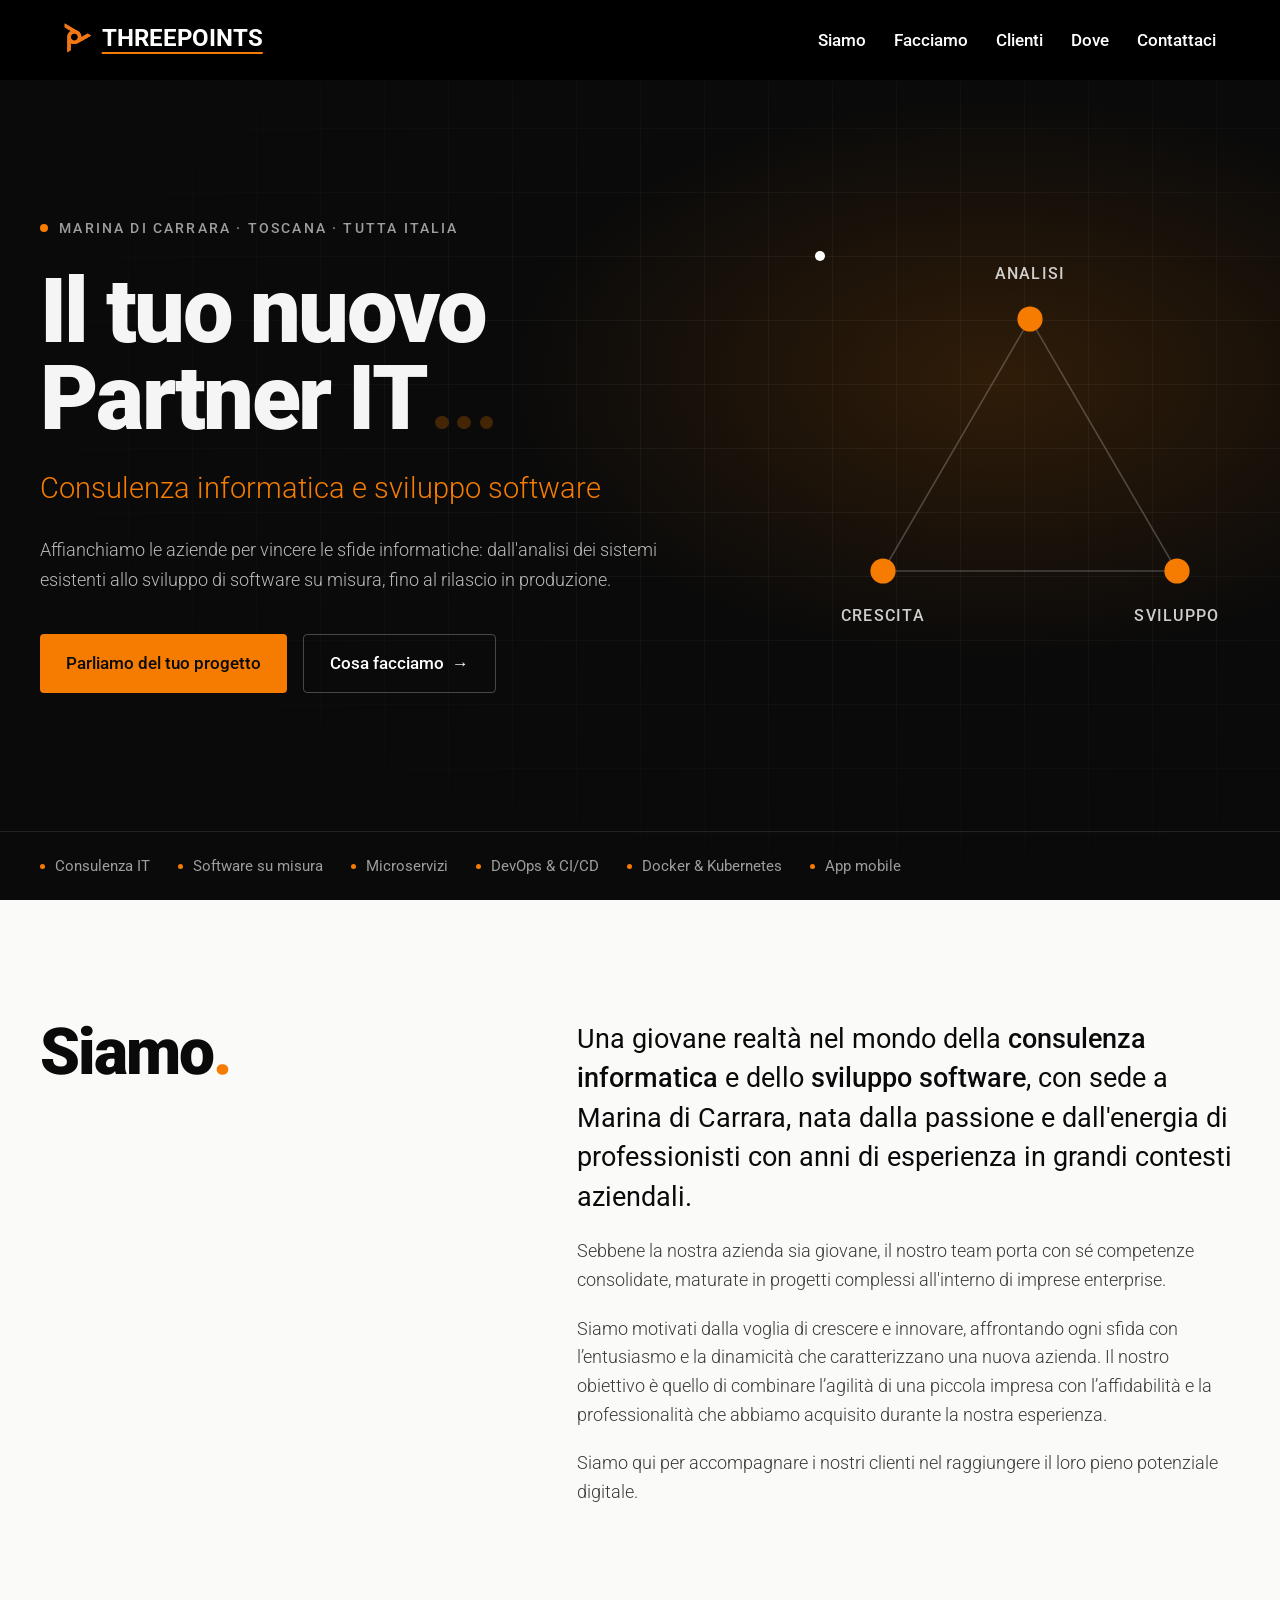
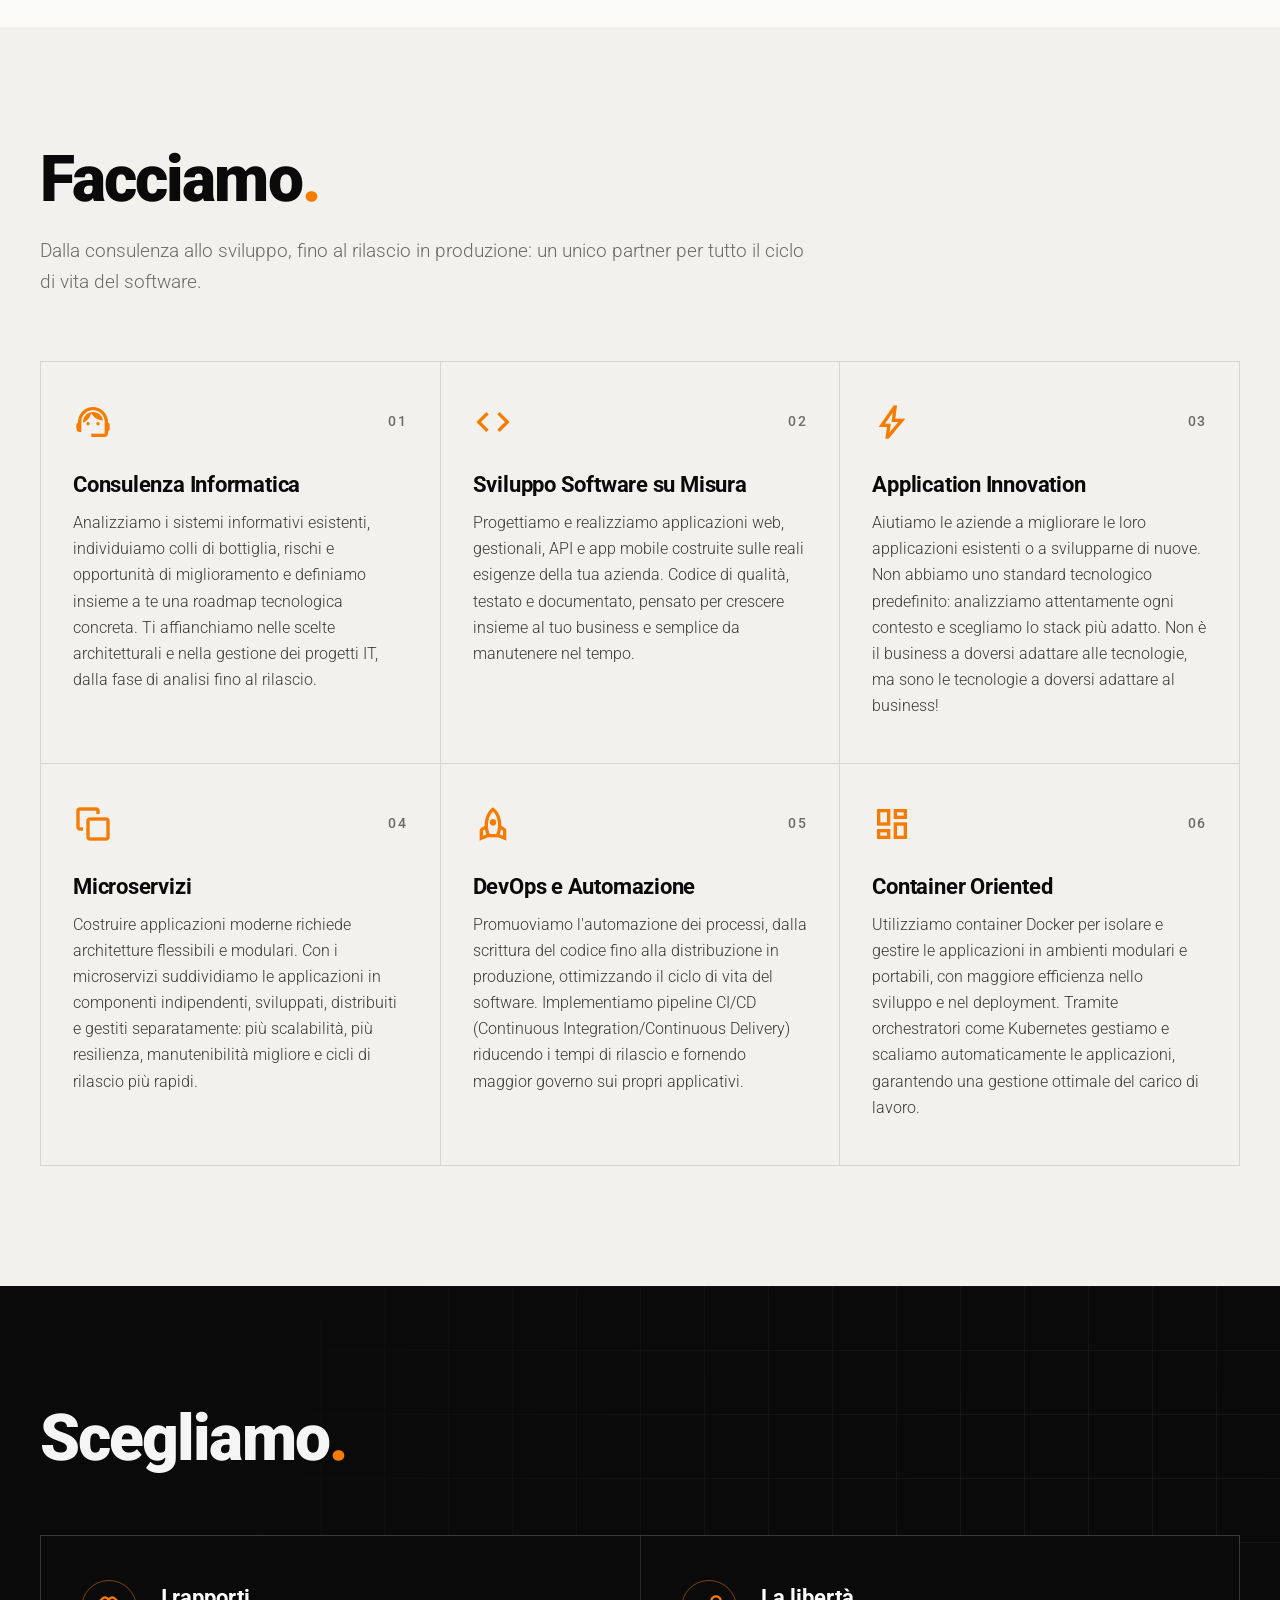
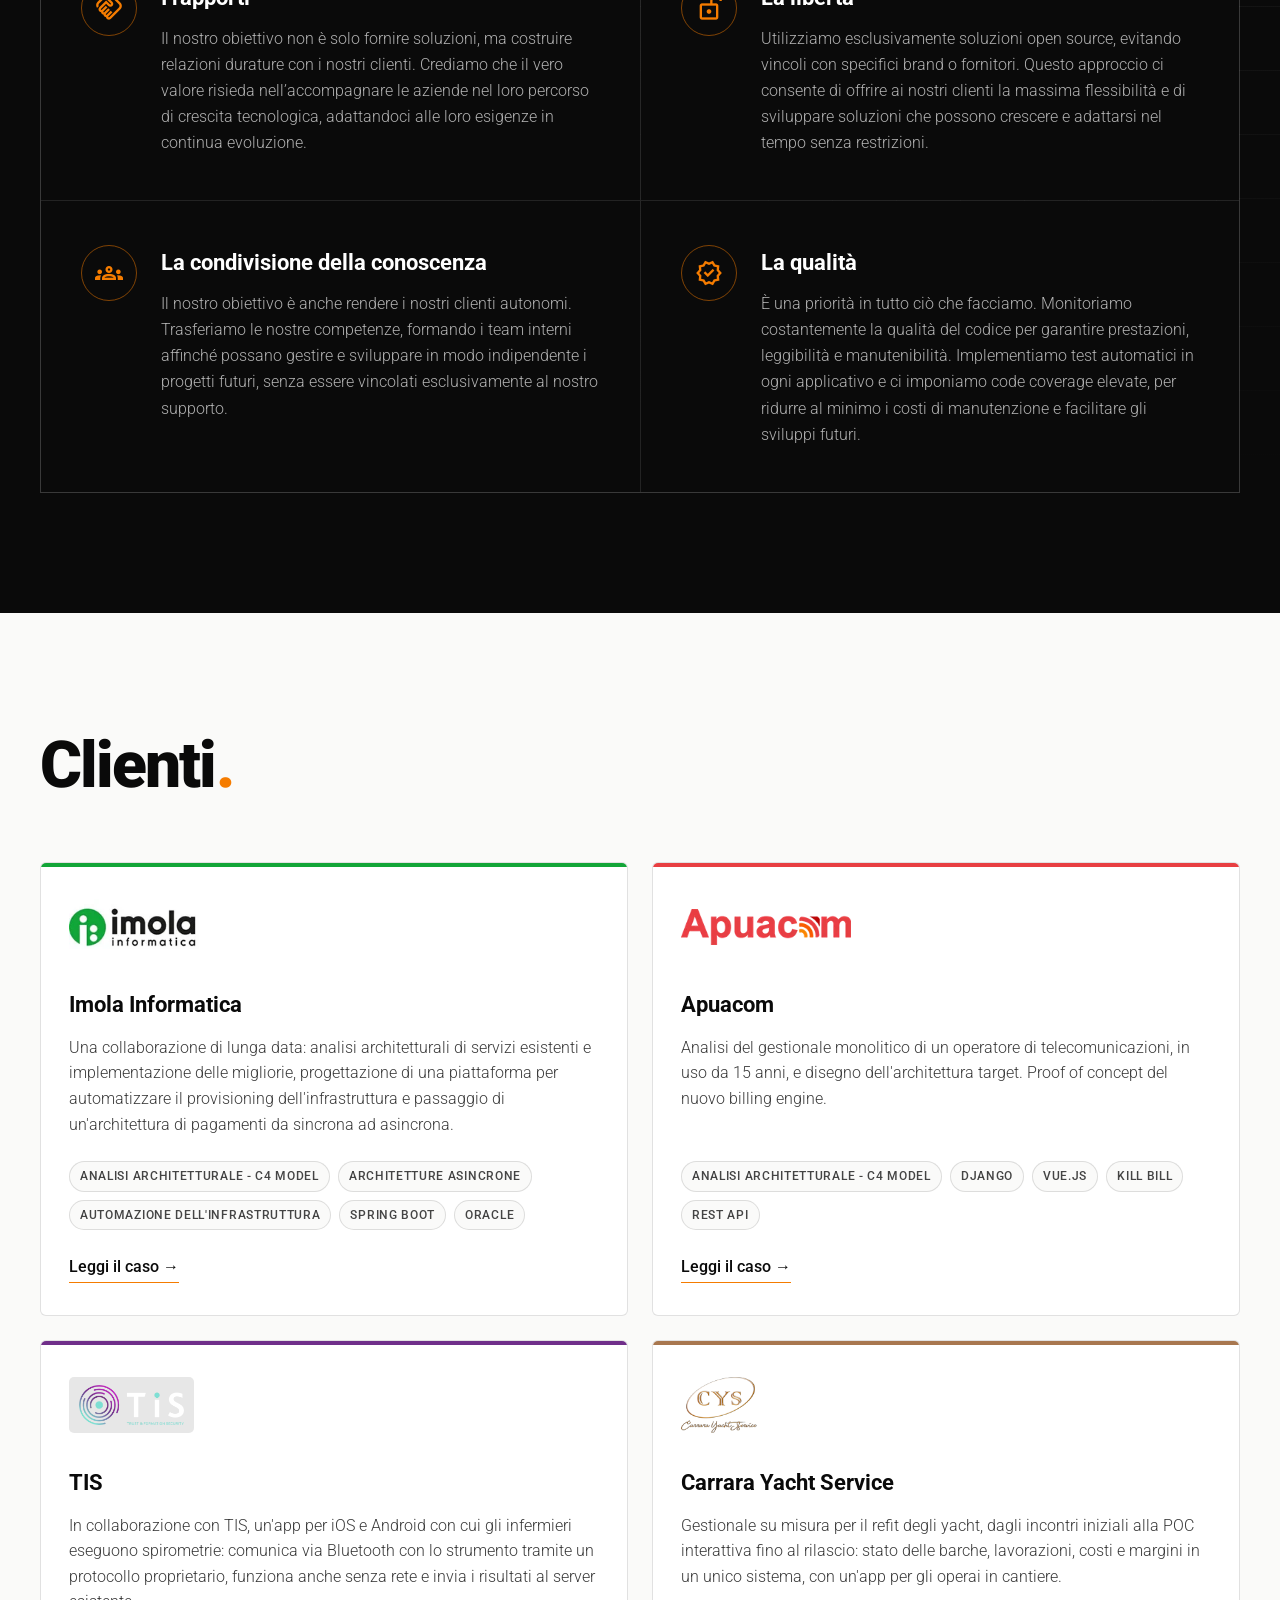
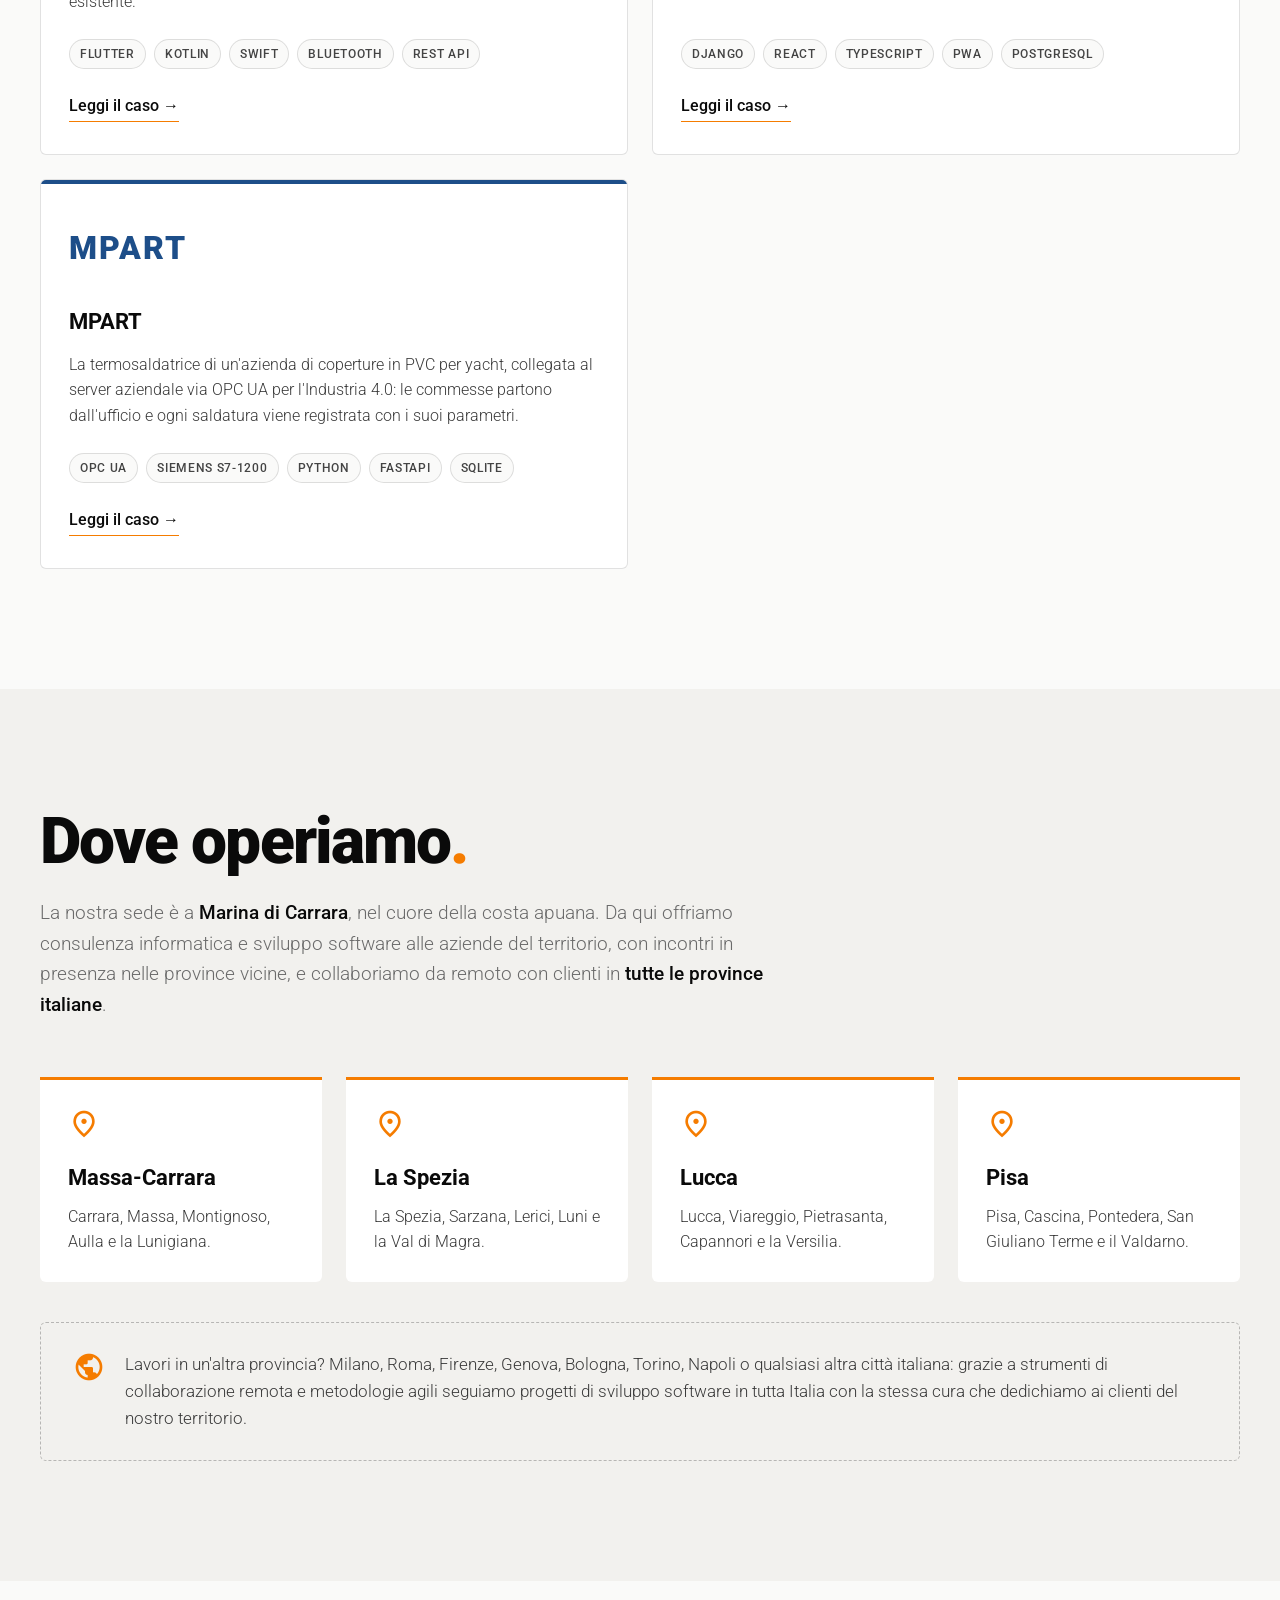
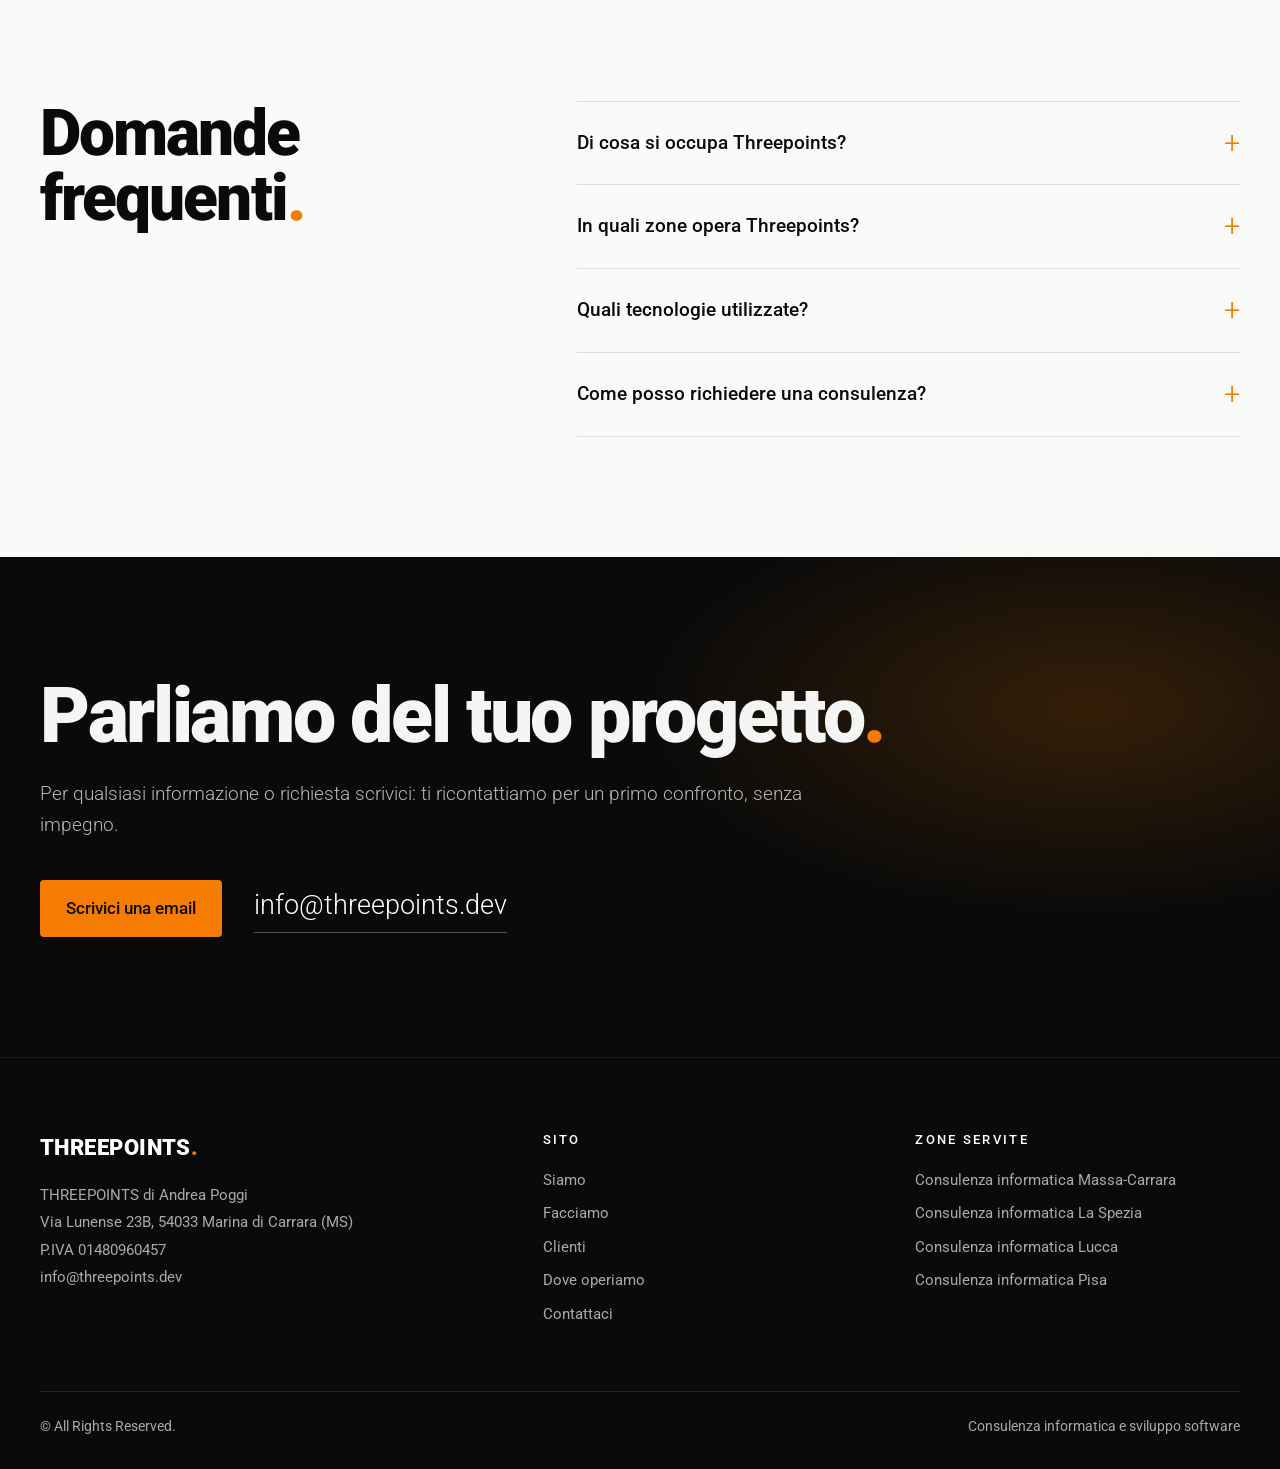
==== commit 34126406: "Caso di studio MPART Nuova pagina di dettaglio per MPART: collegamento della termosaldatrice al serv" ====
--- a/index.html
+++ b/index.html
@@ -235,16 +235,7 @@
     <div id="loading-screen">
 
         <div class="icon-container">
-            <svg width="64" height="64" viewBox="0 0 64 64" xmlns="http://www.w3.org/2000/svg">
-                <!-- Cerchio esterno di colore arancione (#F57C00) -->
-                <circle cx="32" cy="32" r="30" fill="#F57C00" />
-              
-                <!-- Cerchio interno più piccolo con bordo bianco e riempimento arancione -->
-                <circle cx="32" cy="32" r="24" fill="#F57C00" stroke="#FFFFFF" stroke-width="2" />
-              
-                <!-- Testo "TPs" al centro del cerchio, in bianco e font Roboto Bold -->
-                <text x="50%" y="50%" font-family="Roboto, sans-serif" font-weight="bold" font-size="14" fill="#FFFFFF" text-anchor="middle" dominant-baseline="central">TPs</text>
-              </svg>
+            <svg width="60" height="64" aria-hidden="true" xmlns="http://www.w3.org/2000/svg" viewBox="208 141 202 218" fill="#f17715"><path d="M231.943 353.399 C231.943 352.439 231.943 351.728 231.943 351.018 C231.944 314.97 231.916 278.921 231.961 242.872 C231.976 230.641 236.099 219.873 243.961 210.512 C247.283 206.555 251.059 203.141 255.504 200.485 C255.792 200.313 256.044 200.081 256.323 199.892 C256.652 199.668 256.993 199.46 257.661 199.031 C254.205 197.029 251.19 195.291 248.183 193.539 C241.947 189.904 235.726 186.242 229.478 182.627 C224.694 179.859 219.906 177.095 215.06 174.44 C213.47 173.568 212.737 172.6 212.771 170.66 C212.908 162.749 212.846 154.835 212.857 146.922 C212.858 146.255 212.857 145.588 212.857 144.507 C214.661 145.446 216.203 146.181 217.679 147.031 C223.813 150.562 229.924 154.134 236.049 157.68 C243.936 162.244 251.828 166.801 259.72 171.356 C265.854 174.896 271.996 178.421 278.128 181.965 C286.012 186.522 293.918 191.042 301.757 195.674 C306.048 198.209 310.412 200.684 314.405 203.643 C320.562 208.206 325.135 214.185 328.504 221.091 C331.759 227.761 333.411 234.796 333.572 242.199 C333.578 242.469 333.584 242.741 333.625 243.007 C333.644 243.126 333.749 243.232 333.941 243.556 C336.832 241.911 339.733 240.276 342.619 238.616 C349.405 234.713 356.189 230.81 362.963 226.887 C367.509 224.255 372.047 221.607 376.564 218.926 C377.792 218.198 378.86 217.806 380.284 218.649 C386.837 222.531 393.45 226.311 400.035 230.139 C401.084 230.748 402.1 231.414 403.493 232.278 C400.89 233.824 398.506 235.266 396.097 236.665 C389.564 240.457 383.026 244.24 376.48 248.01 C368.882 252.388 361.267 256.738 353.671 261.12 C346.135 265.467 338.654 269.909 331.076 274.18 C321.272 279.707 311.616 285.569 301.483 290.424 C292.435 294.76 282.586 295.258 272.704 293.163 C267.519 292.064 262.522 290.465 257.961 287.682 C257.748 287.552 257.463 287.538 256.967 287.404 C256.927 288.216 256.863 288.913 256.863 289.61 C256.857 305.098 256.826 320.586 256.895 336.074 C256.905 338.211 256.493 339.491 254.357 340.642 C247.119 344.539 240.079 348.802 232.961 352.922 C232.743 353.048 232.504 353.138 231.943 353.399 Z M282.763 217.581 C268.393 217.617 256.721 229.133 256.9 243.398 C257.078 257.659 268.317 269.198 282.956 269.084 C297.3 268.973 308.689 257.439 308.641 243.011 C308.593 229.045 296.89 217.544 282.763 217.581 Z"/><path d="M231.943 353.399 C231.943 352.439 231.943 351.728 231.943 351.018 C231.944 314.97 231.916 278.921 231.961 242.872 C231.976 230.641 236.099 219.873 243.961 210.512 C247.283 206.555 251.059 203.141 255.504 200.485 C255.792 200.313 256.044 200.081 256.323 199.892 C256.652 199.668 256.993 199.46 257.661 199.031 C254.205 197.029 251.19 195.291 248.183 193.539 C241.947 189.904 235.726 186.242 229.478 182.627 C224.694 179.859 219.906 177.095 215.06 174.44 C213.47 173.568 212.737 172.6 212.771 170.66 C212.908 162.749 212.846 154.835 212.857 146.922 C212.858 146.255 212.857 145.588 212.857 144.507 C214.661 145.446 216.203 146.181 217.679 147.031 C223.813 150.562 229.924 154.134 236.049 157.68 C243.936 162.244 251.828 166.801 259.72 171.356 C265.854 174.896 271.996 178.421 278.128 181.965 C286.012 186.522 293.918 191.042 301.757 195.674 C306.048 198.209 310.412 200.684 314.405 203.643 C320.562 208.206 325.135 214.185 328.504 221.091 C331.759 227.761 333.411 234.796 333.572 242.199 C333.578 242.469 333.584 242.741 333.625 243.007 C333.644 243.126 333.749 243.232 333.941 243.556 C336.832 241.911 339.733 240.276 342.619 238.616 C349.405 234.713 356.189 230.81 362.963 226.887 C367.509 224.255 372.047 221.607 376.564 218.926 C377.792 218.198 378.86 217.806 380.284 218.649 C386.837 222.531 393.45 226.311 400.035 230.139 C401.084 230.748 402.1 231.414 403.493 232.278 C400.89 233.824 398.506 235.266 396.097 236.665 C389.564 240.457 383.026 244.24 376.48 248.01 C368.882 252.388 361.267 256.738 353.671 261.12 C346.135 265.467 338.654 269.909 331.076 274.18 C321.272 279.707 311.616 285.569 301.483 290.424 C292.435 294.76 282.586 295.258 272.704 293.163 C267.519 292.064 262.522 290.465 257.961 287.682 C257.748 287.552 257.463 287.538 256.967 287.404 C256.927 288.216 256.863 288.913 256.863 289.61 C256.857 305.098 256.826 320.586 256.895 336.074 C256.905 338.211 256.493 339.491 254.357 340.642 C247.119 344.539 240.079 348.802 232.961 352.922 C232.743 353.048 232.504 353.138 231.943 353.399 Z M282.763 217.581 C268.393 217.617 256.721 229.133 256.9 243.398 C257.078 257.659 268.317 269.198 282.956 269.084 C297.3 268.973 308.689 257.439 308.641 243.011 C308.593 229.045 296.89 217.544 282.763 217.581 Z"/></svg>
 
         </div>
     </div>
@@ -603,6 +594,24 @@
                             <span class="badge">PostgreSQL</span>
                         </div>
                         <a class="cliente-link" href="/clienti/carrarayacht/">Leggi il caso <span aria-hidden="true">→</span></a>
+                    </article>
+
+                    <article class="cliente-card" id="mpart">
+                        <div class="cliente-card-logo-container">
+                            <span class="wordmark" aria-hidden="true">MPART</span>
+                        </div>
+                        <h3 class="cliente-title">MPART</h3>
+                        <p class="cliente-description">La termosaldatrice di un'azienda di coperture in PVC per
+                            yacht, collegata al server aziendale via OPC UA per l'Industria 4.0: le commesse partono
+                            dall'ufficio e ogni saldatura viene registrata con i suoi parametri.</p>
+                        <div class="badges">
+                            <span class="badge">OPC UA</span>
+                            <span class="badge">Siemens S7-1200</span>
+                            <span class="badge">Python</span>
+                            <span class="badge">FastAPI</span>
+                            <span class="badge">SQLite</span>
+                        </div>
+                        <a class="cliente-link" href="/clienti/mpart/">Leggi il caso <span aria-hidden="true">→</span></a>
                     </article>
                 </div>
             </div>
--- a/styles.min.css
+++ b/styles.min.css
@@ -1 +1 @@
-@keyframes enhancedZoomRotate{0%{transform:scale(1) rotate(0deg);opacity:.8}50%{transform:scale(1.3) rotate(180deg);opacity:1}to{transform:scale(1) rotate(360deg);opacity:.8}}@keyframes tpDot{0%,to{opacity:.25}40%{opacity:1}}@keyframes tpPulse{0%{transform:scale(1);opacity:.6}70%,to{transform:scale(2.6);opacity:0}}@keyframes tpRing{0%{transform:scale(.6);opacity:.6}to{transform:scale(1.5);opacity:0}}@keyframes tpRun{0%,to{transform:translate(50%,15.79%)}33.33%{transform:translate(85%,78.95%)}66.67%{transform:translate(15%,78.95%)}}:root{--tp-orange:#F57C00;--tp-orange-hi:#ff8f1f;--tp-ink:#0a0a0a;--tp-paper:#fafaf9;--tp-paper-2:#f2f1ee;--tp-line:rgba(10, 10, 10, .12);--tp-text:#3a3a3a;--tp-muted:#6b6b6b}html{scroll-behavior:smooth;scroll-padding-top:80px}body{background:var(--tp-paper);color:var(--tp-ink)}img{max-width:100%}.icon-container{animation:enhancedZoomRotate 1.5s infinite ease-in-out}#site-content{display:none}.navbar{position:fixed;top:0;width:100%;height:80px;background-color:#000;color:#fff;z-index:100}.navbar-content{display:flex;justify-content:space-between;align-items:center;height:100%;max-width:1200px;margin:0 auto;padding:0 24px}.logo a{font-size:1.5rem;font-weight:700;color:#fff;text-decoration:underline;text-decoration-color:var(--tp-orange);text-decoration-thickness:2px;text-underline-offset:6px;display:inline-flex;align-items:center;gap:.6rem}.logo-mark{height:1.9rem;width:auto}.menu-desktop{display:none}.menu-desktop a{position:relative;margin-left:1.75rem;color:#fff;font-size:1.05rem;font-weight:500;text-decoration:none}.menu-desktop a::after{content:"";position:absolute;left:0;right:0;bottom:-6px;height:2px;background:var(--tp-orange);transform:scaleX(0);transform-origin:left;transition:transform .25s ease}.menu-desktop a:hover::after{transform:scaleX(1)}.menu-mobile{display:block}.menu-toggle{background-color:#000;border:0;color:#fff;cursor:pointer;padding:10px;border-radius:5px}.menu-mobile-items{position:fixed;top:0;right:-100%;height:100%;width:80%;padding:20px;background-color:#000;box-shadow:-2px 0 5px rgba(0,0,0,.5);transition:right .3s ease;z-index:200}.menu-mobile-items.open{right:0}.menu-mobile-items a{display:block;padding:.75rem 0;color:#fff;font-size:1.2rem;text-decoration:none}.menu-mobile-items a:hover{background-color:rgba(255,255,255,.1)}.close-menu{background:0 0;border:0;color:#fff;font-size:2rem;cursor:pointer}.menu-mobile-footer{position:absolute;bottom:20px;left:0;width:100%;text-align:center;color:#fff}.menu-mobile-footer p{font-size:1rem}.menu-mobile-footer a{display:inline;padding:0;font-size:1rem;color:var(--tp-orange)}@media (min-width:759px){.menu-desktop{display:flex}.menu-mobile{display:none}}.btn,.hero-v2-btn{display:inline-flex;align-items:center;gap:8px;padding:15px 26px;border-radius:4px;font-size:1.05rem;font-weight:500;text-decoration:none;transition:background-color .2s ease,border-color .2s ease,color .2s ease,transform .2s ease}.btn.primary,.hero-v2-btn.primary{background:var(--tp-orange);color:var(--tp-ink)}.btn.primary:hover,.hero-v2-btn.primary:hover{background:var(--tp-orange-hi);transform:translateY(-2px)}.btn.ghost,.hero-v2-btn.ghost{border:1px solid rgba(255,255,255,.25);color:#fff}.btn.ghost:hover,.hero-v2-btn.ghost:hover{border-color:var(--tp-orange);color:var(--tp-orange)}.hero-v2{position:relative;min-height:100vh;padding:80px 24px 0;display:flex;flex-direction:column;color:#f5f5f5;overflow:hidden}.hero-v2::before{content:"";position:fixed;inset:0;z-index:-1;background:radial-gradient(55% 45%at 78% 42%,rgba(245,124,0,.16),transparent 70%),radial-gradient(ellipse at 70% 45%,transparent 20%,var(--tp-ink) 75%),url("data:image/svg+xml,%3Csvg xmlns='http://www.w3.org/2000/svg' width='64' height='64'%3E%3Cpath d='M0 .5H64M.5 0V64' stroke='%23fff' stroke-opacity='.045'/%3E%3C/svg%3E")0 0/64px 64px,var(--tp-ink);pointer-events:none}.hero-v2.is-offscreen::before{visibility:hidden}.hero-v2-inner{position:relative;flex:1;width:100%;max-width:1200px;margin:0 auto;padding:48px 0;display:grid;grid-template-columns:1.2fr .8fr;align-items:center;gap:48px}.hero-v2-eyebrow{display:block;font-size:.85rem;font-weight:500;letter-spacing:.16em;text-transform:uppercase;color:rgba(255,255,255,.6)}.hero-v2-eyebrow a{color:var(--tp-orange);text-decoration:none}.hero-v2-pulse,.hero-v2-pulse::after{border-radius:50%;background:var(--tp-orange)}.hero-v2-pulse{position:relative;display:inline-block;width:8px;height:8px;margin:0 6px 2px 0;vertical-align:middle}.hero-v2-pulse::after{content:"";position:absolute;inset:0;opacity:0}.done .hero-v2-pulse::after{animation:tpPulse 2s infinite ease-out}.hero-v2 h1{margin-top:28px;font-weight:inherit}.hero-v2-title{display:block;font-size:clamp(3rem,7vw,6.2rem);font-weight:900;line-height:.98;letter-spacing:-.03em}.hero-v2-title .line{display:block;overflow:hidden;padding-bottom:.06em;margin-bottom:-.06em}.hero-v2-title .line>span,.tp-dots i{display:inline-block}.tp-dots{display:inline-flex;gap:.1em;margin-left:.1em}.tp-dots i{width:.15em;height:.15em;border-radius:50%;background:var(--tp-orange);opacity:.25}.done .tp-dots i{animation:tpDot 1.8s infinite ease-in-out}.done .tp-dots i:nth-child(2){animation-delay:.25s}.done .tp-dots i:nth-child(3){animation-delay:.5s}.hero-v2-kicker{display:block;margin-top:22px;font-size:clamp(1.2rem,2.3vw,1.8rem);font-weight:300;color:var(--tp-orange)}.hero-v2-lead{margin-top:24px;max-width:34em;font-size:1.15rem;font-weight:300;color:rgba(255,255,255,.72)}.hero-v2-actions{display:flex;flex-wrap:wrap;gap:16px;margin-top:40px}.tp-stage{position:relative;width:100%;max-width:420px;margin-left:auto;aspect-ratio:400/380}.tp-stage svg{position:absolute;inset:0;width:100%;height:100%;overflow:visible}.tp-edge{fill:none;stroke:rgba(255,255,255,.22);stroke-width:1.5}.tp-node{fill:var(--tp-orange)}.tp-stage text{fill:rgba(255,255,255,.8);font-family:"Roboto",sans-serif;font-size:15px;font-weight:500;letter-spacing:.08em;text-transform:uppercase}.tp-ring,.tp-runner::before{position:absolute;border-radius:50%}.tp-ring{left:var(--x);top:var(--y);width:13%;aspect-ratio:1;margin:-6.5%0 0-6.5%;border:1.5px solid var(--tp-orange);opacity:0}.done .tp-ring{animation:tpRing 2.4s var(--delay, 0s) infinite ease-out}.tp-runner{position:absolute;inset:0;opacity:0;pointer-events:none}.done .tp-runner{opacity:1;animation:tpRun 7s linear infinite}.tp-runner::before{content:"";left:0;top:0;width:10px;height:10px;margin:-5px 0 0-5px;background:#fff}.hero-v2-strip{position:relative;margin:0-24px;padding:22px 24px;border-top:1px solid rgba(255,255,255,.1)}.hero-v2-strip ul{max-width:1200px;margin:0 auto;display:flex;flex-wrap:wrap;gap:8px 28px;list-style:none}.hero-v2-strip li{font-size:.95rem;color:rgba(255,255,255,.6)}.hero-v2-strip li::before{content:"";display:inline-block;width:5px;height:5px;margin:0 10px 2px 0;border-radius:50%;background:var(--tp-orange)}.pre [data-in=fade],.rv-wait{opacity:0}.pre [data-in=line]{transform:translateY(110%)}.hero-v2.is-offscreen *,.hero-v2.is-offscreen ::after,.hero-v2.is-offscreen ::before{animation-play-state:paused!important}.hero-v2.hero-v2-local{min-height:auto}.hero-v2-local .hero-v2-inner{grid-template-columns:1fr;padding:96px 0 88px}.hero-v2-local .hero-v2-title{font-size:clamp(2.4rem,5.5vw,4.6rem);line-height:1.02}.section{position:relative;padding:120px 24px;background:var(--tp-paper)}.section-inner{position:relative;max-width:1200px;margin:0 auto}.section.tone-2{background:var(--tp-paper-2)}.section.dark{background:var(--tp-ink);color:#f5f5f5;overflow:hidden}.section.has-grid{background:radial-gradient(ellipse at 85% 20%,transparent 10%,var(--tp-ink) 60%),url("data:image/svg+xml,%3Csvg xmlns='http://www.w3.org/2000/svg' width='64' height='64'%3E%3Cpath d='M0 .5H64M.5 0V64' stroke='%23fff' stroke-opacity='.045'/%3E%3C/svg%3E")0 0/64px 64px,var(--tp-ink)}.section-title{font-size:clamp(2.4rem,5vw,4rem);font-weight:900;line-height:1.02;letter-spacing:-.03em}.faq-list a,.prose a,.section-title .accent{color:var(--tp-orange)}.section-lead{margin-top:24px;max-width:40em;font-size:1.2rem;font-weight:300;color:var(--tp-muted)}.prose strong,.section-lead strong{font-weight:500;color:var(--tp-ink)}.contact .section-lead,.dark .section-lead{color:rgba(255,255,255,.7)}.contact .section-lead strong,.dark .section-lead strong{color:#fff}.split{display:grid;grid-template-columns:5fr 7fr;gap:64px;align-items:start}.prose p{font-size:1.12rem;font-weight:300;color:var(--tp-text)}.prose p+p{margin-top:20px}.prose .big{font-size:clamp(1.35rem,2.2vw,1.7rem);font-weight:400;line-height:1.45;color:var(--tp-ink)}.faq-list a,.prose a{font-weight:500;text-decoration:none}.prose a:hover{text-decoration:underline}.svc-grid{margin-top:64px;display:grid;grid-template-columns:repeat(3,1fr);border-top:1px solid var(--tp-line);border-left:1px solid var(--tp-line)}.svc{position:relative;padding:40px 32px 44px;border-right:1px solid var(--tp-line);border-bottom:1px solid var(--tp-line);transition:background-color .3s ease}.svc::before{content:"";position:absolute;left:-1px;right:-1px;top:-1px;height:3px;background:var(--tp-orange);transform:scaleX(0);transform-origin:left;transition:transform .35s ease}.svc:hover{background:#fff}.svc:hover::before{transform:scaleX(1)}.faq-list summary,.svc-top{display:flex;justify-content:space-between;align-items:center}.svc-top .material-symbols-outlined{font-size:40px;color:var(--tp-orange)}.svc-num{font-size:.85rem;font-weight:500;letter-spacing:.12em;color:var(--tp-muted)}.svc h3,.value h3{font-size:1.4rem;font-weight:700}.svc h3{margin-top:28px;line-height:1.25;letter-spacing:-.01em}.svc p,.value p{font-size:1.02rem;font-weight:300}.svc p{margin-top:12px;color:var(--tp-text)}.values{margin-top:64px;display:grid;grid-template-columns:repeat(2,1fr);gap:1px;background:rgba(255,255,255,.1);border:1px solid rgba(255,255,255,.1)}.value{display:grid;grid-template-columns:auto 1fr;gap:24px;padding:44px 40px;background:var(--tp-ink)}.value-icon{display:grid;place-items:center;width:56px;height:56px;border:1px solid rgba(245,124,0,.5);border-radius:50%;color:var(--tp-orange)}.value-icon .material-symbols-outlined{font-size:28px}.value h3{color:#fff}.value p{margin-top:10px;color:rgba(255,255,255,.68)}.clients{margin-top:64px;display:grid;grid-template-columns:repeat(2,1fr);gap:24px}.cliente-card{position:relative;display:flex;flex-direction:column;padding:36px 28px 32px;background:#fff;border:1px solid var(--tp-line);border-radius:6px;overflow:hidden;transition:transform .3s ease,box-shadow .3s ease}.case-facts::before,.cliente-card::before{content:"";position:absolute;inset:0 0 auto 0;height:4px;background:var(--client, var(--tp-orange))}#imolainformatica{--client:#13a538}#apuacom{--client:#e83f42}#tis{--client:#702F8A}#carrarayacht{--client:#a8774f}.cliente-card:hover{transform:translateY(-6px);box-shadow:0 18px 40px rgba(0,0,0,.08)}.cliente-card-logo-container{display:flex;align-items:center;height:64px}.cliente-logo{width:auto;max-width:170px;max-height:56px;height:auto}.cliente-logo-boxed{padding:8px 10px;border-radius:5px;background-color:#e7e7e7}.cliente-title,.place h3{margin-top:24px;font-size:1.4rem;font-weight:700}.cliente-description{flex:1;margin-top:12px;font-size:1rem;font-weight:300;color:var(--tp-text)}.badges{display:flex;flex-wrap:wrap;gap:8px;margin-top:24px}.badge{padding:5px 10px;border:1px solid var(--tp-line);border-radius:999px;background:var(--tp-paper);color:#444;font-size:.72rem;font-weight:500;letter-spacing:.06em;text-transform:uppercase}.places{margin-top:56px;display:grid;grid-template-columns:repeat(4,1fr);gap:24px}.place{padding:28px;background:#fff;border-top:3px solid var(--tp-orange);border-radius:0 0 6px 6px}.place .material-symbols-outlined,.remote .material-symbols-outlined{font-size:32px;color:var(--tp-orange)}.place h3{margin-top:14px;font-size:1.35rem}.place p,.remote p{font-weight:300;color:var(--tp-text)}.place p{margin-top:8px;font-size:.98rem}.remote{display:flex;align-items:flex-start;gap:20px;margin-top:40px;padding:28px 32px;border:1px dashed rgba(10,10,10,.25);border-radius:6px}.remote p{font-size:1.05rem}.faq-list{border-top:1px solid var(--tp-line)}.faq-list details{border-bottom:1px solid var(--tp-line)}.faq-list summary{gap:24px;padding:26px 0;font-size:1.2rem;font-weight:500;list-style:none;cursor:pointer}.faq-list summary::-webkit-details-marker{display:none}.faq-list summary::after{content:"+";font-size:1.8rem;font-weight:300;line-height:1;color:var(--tp-orange);transition:transform .25s ease}.faq-list details[open] summary::after{transform:rotate(45deg)}.checklist li,.faq-list details p{padding:0 48px 26px 0;font-size:1.05rem;font-weight:300;color:var(--tp-text)}.contact{background:radial-gradient(50% 60%at 85% 30%,rgba(245,124,0,.18),transparent 70%),var(--tp-ink);color:#f5f5f5;overflow:hidden}.contact .section-title{max-width:12em;font-size:clamp(2.6rem,6vw,5rem)}.contact-actions{display:flex;flex-wrap:wrap;align-items:center;gap:16px 32px;margin-top:40px}.contact-mail{padding-bottom:4px;border-bottom:1px solid rgba(255,255,255,.3);color:#fff;font-size:clamp(1.2rem,2.6vw,1.7rem);font-weight:300;text-decoration:none;transition:color .2s ease,border-color .2s ease}.contact-mail:hover{border-color:var(--tp-orange)}.checklist{margin-top:8px;list-style:none;border-top:1px solid var(--tp-line)}.checklist li{display:flex;gap:16px;padding:18px 0;border-bottom:1px solid var(--tp-line);font-size:1.08rem}.checklist li::before{content:"";flex:0 0 8px;height:8px;margin-top:.6em;border-radius:50%;background:var(--tp-orange)}.towns{display:flex;flex-wrap:wrap;gap:8px}.cliente-link{align-self:flex-start;margin-top:24px;padding-bottom:2px;border-bottom:1px solid var(--tp-orange);color:var(--tp-ink);font-weight:500;text-decoration:none;transition:color .2s ease}.cliente-link:hover,.contact-mail:hover{color:var(--tp-orange)}.case-summary{padding-top:80px}.case-facts{position:relative;display:grid;grid-template-columns:auto 1fr;align-items:center;gap:48px;padding:36px 40px;background:#fff;border:1px solid var(--tp-line);border-radius:6px;overflow:hidden}.case-facts-logo img{display:block;width:auto;max-width:180px;height:auto}.case-facts dl,.case-stats{display:grid;grid-template-columns:repeat(4,1fr);gap:24px}.case-facts dt{font-size:.75rem;font-weight:500;letter-spacing:.14em;text-transform:uppercase;color:var(--tp-muted)}.case-facts dd{margin-top:6px;font-size:1.05rem;font-weight:500;line-height:1.4}.case-stats{margin-top:24px;grid-template-columns:repeat(3,1fr);list-style:none}.stat{padding:28px 32px;border-top:3px solid var(--tp-orange);background:var(--tp-paper-2);border-radius:0 0 6px 6px}.stat strong{display:block;font-size:clamp(2.6rem,5vw,3.8rem);font-weight:900;line-height:1;letter-spacing:-.03em}.arch-item small,.stat span{display:block;margin-top:12px;color:var(--tp-text)}.prose .checklist+.badges{margin-top:32px}.prose .checklist+p{margin-top:24px}.steps{margin-top:64px;display:grid;grid-template-columns:repeat(5,1fr);gap:1px;list-style:none;background:rgba(255,255,255,.1);border:1px solid rgba(255,255,255,.1)}.steps.steps-3{grid-template-columns:repeat(3,1fr)}.steps li{padding:36px 28px 40px;background:var(--tp-ink)}.step-num{font-size:.85rem;font-weight:500;letter-spacing:.12em;color:var(--tp-orange)}.steps h3{margin-top:20px;font-size:1.25rem;font-weight:700;line-height:1.25}.arch-item small,.arch-notes p,.stat span,.steps p{font-size:1rem;font-weight:300}.steps p{margin-top:12px;color:rgba(255,255,255,.68)}.steps h3,.steps strong{color:#fff}.arch{margin-top:64px;display:grid;gap:12px}.arch-layer{display:grid;grid-template-columns:140px 1fr;align-items:center;gap:24px}.arch-label{font-size:.75rem;font-weight:500;letter-spacing:.14em;text-transform:uppercase;color:var(--tp-muted)}.arch-items{display:flex;flex-wrap:wrap;gap:8px;list-style:none}.arch-item{flex:1 1 0;min-width:150px;padding:14px 16px;background:#fff;border:1px solid var(--tp-line);border-radius:6px;font-size:.98rem;font-weight:500;line-height:1.35}.arch-item small{margin-top:4px;font-size:.82rem;color:var(--tp-muted)}.arch-layer.services .arch-items,.arch-notes{display:grid;grid-template-columns:repeat(3,1fr)}.arch-layer.services .arch-item{min-width:0;border-top:3px solid var(--tp-orange)}.arch-item.poc{background:var(--tp-ink);border-color:var(--tp-ink);color:#fff}.arch-layer.services .arch-item.poc{border-top-color:var(--tp-orange)}.arch-item.poc small,.steps strong{font-weight:500}.arch-layer.bus .arch-item{background:rgba(245,124,0,.08);border:1px dashed var(--tp-orange)}.arch-layer.external .arch-item{background:var(--tp-paper-2);font-weight:400;color:var(--tp-text)}.arch figcaption{margin-top:8px;font-size:.9rem;color:var(--tp-muted)}.arch-notes{margin-top:56px;grid-template-columns:repeat(2,1fr);gap:40px;padding-top:40px;border-top:1px solid var(--tp-line)}.arch-notes h3{font-size:1.2rem;font-weight:700}.arch-notes p{margin-top:10px;color:var(--tp-text)}.footer,.footer a{color:rgba(255,255,255,.65)}.footer{padding:72px 24px 32px;background:var(--tp-ink);border-top:1px solid rgba(255,255,255,.08)}.footer-inner{display:grid;grid-template-columns:1.4fr 1fr 1fr;gap:48px;max-width:1200px;margin:0 auto}.footer-brand{font-size:1.4rem;font-weight:900;letter-spacing:.02em;color:#fff}.arch-item.poc small,.footer a:hover,.footer-brand span{color:var(--tp-orange)}.footer address{margin-top:16px;font-size:.95rem;font-style:normal;line-height:1.8}.footer-heading{margin-bottom:16px;font-size:.8rem;font-weight:500;letter-spacing:.18em;text-transform:uppercase;color:#fff}.footer ul{list-style:none}.footer li{margin-bottom:8px}.footer a{font-size:.95rem;text-decoration:none;transition:color .2s ease}.footer-bottom{display:flex;flex-wrap:wrap;justify-content:space-between;gap:12px;max-width:1200px;margin:56px auto 0;padding-top:24px;border-top:1px solid rgba(255,255,255,.1);font-size:.85rem}@media (max-width:1000px){.svc-grid{grid-template-columns:repeat(2,1fr)}.clients{grid-template-columns:1fr}.places{grid-template-columns:repeat(2,1fr)}.case-facts{grid-template-columns:1fr;gap:28px}.case-facts dl,.steps{grid-template-columns:repeat(2,1fr)}.arch-notes,.split{grid-template-columns:1fr;gap:28px}.split{gap:32px}.footer-inner{grid-template-columns:1fr 1fr}.footer-inner>div{grid-column:1/-1}}@media (max-width:900px){.hero-v2-inner{grid-template-columns:1fr;gap:24px;padding:40px 0 32px}.tp-stage{max-width:260px;margin:0 auto}.hero-v2-strip li{font-size:.85rem}}@media (max-width:700px){.section{padding:88px 20px}.arch-layer.services .arch-items,.case-stats,.places,.steps,.steps.steps-3,.svc-grid,.values{grid-template-columns:1fr}.case-facts{padding:28px 24px}.arch-layer{grid-template-columns:1fr;gap:8px}.arch-item{min-width:calc(50% - 4px)}.value{grid-template-columns:1fr;padding:32px 24px}.remote{flex-direction:column}.faq-list details p{padding-right:0}.footer-inner{grid-template-columns:1fr}}@media (prefers-reduced-motion:reduce){html{scroll-behavior:auto}.done .hero-v2-pulse::after,.done .tp-dots i,.done .tp-ring{animation:none}.done .tp-runner{display:none}}+@keyframes enhancedZoomRotate{0%{transform:scale(1) rotate(0deg);opacity:.8}50%{transform:scale(1.3) rotate(180deg);opacity:1}to{transform:scale(1) rotate(360deg);opacity:.8}}@keyframes tpDot{0%,to{opacity:.25}40%{opacity:1}}@keyframes tpPulse{0%{transform:scale(1);opacity:.6}70%,to{transform:scale(2.6);opacity:0}}@keyframes tpRing{0%{transform:scale(.6);opacity:.6}to{transform:scale(1.5);opacity:0}}@keyframes tpRun{0%,to{transform:translate(50%,15.79%)}33.33%{transform:translate(85%,78.95%)}66.67%{transform:translate(15%,78.95%)}}:root{--tp-orange:#F57C00;--tp-orange-hi:#ff8f1f;--tp-ink:#0a0a0a;--tp-paper:#fafaf9;--tp-paper-2:#f2f1ee;--tp-line:rgba(10, 10, 10, .12);--tp-text:#3a3a3a;--tp-muted:#6b6b6b}html{scroll-behavior:smooth;scroll-padding-top:80px}body{background:var(--tp-paper);color:var(--tp-ink)}img{max-width:100%}.icon-container{animation:enhancedZoomRotate 1.5s infinite ease-in-out}#site-content{display:none}.navbar{position:fixed;top:0;width:100%;height:80px;background-color:#000;color:#fff;z-index:100}.navbar-content{display:flex;justify-content:space-between;align-items:center;height:100%;max-width:1200px;margin:0 auto;padding:0 24px}.logo a{font-size:1.5rem;font-weight:700;color:#fff;text-decoration:underline;text-decoration-color:var(--tp-orange);text-decoration-thickness:2px;text-underline-offset:6px;display:inline-flex;align-items:center;gap:.6rem}.logo-mark{height:1.9rem;width:auto}.menu-desktop{display:none}.menu-desktop a{position:relative;margin-left:1.75rem;color:#fff;font-size:1.05rem;font-weight:500;text-decoration:none}.menu-desktop a::after{content:"";position:absolute;left:0;right:0;bottom:-6px;height:2px;background:var(--tp-orange);transform:scaleX(0);transform-origin:left;transition:transform .25s ease}.menu-desktop a:hover::after{transform:scaleX(1)}.menu-mobile{display:block}.menu-toggle{background-color:#000;border:0;color:#fff;cursor:pointer;padding:10px;border-radius:5px}.menu-mobile-items{position:fixed;top:0;right:-100%;height:100%;width:80%;padding:20px;background-color:#000;box-shadow:-2px 0 5px rgba(0,0,0,.5);transition:right .3s ease;z-index:200}.menu-mobile-items.open{right:0}.menu-mobile-items a{display:block;padding:.75rem 0;color:#fff;font-size:1.2rem;text-decoration:none}.menu-mobile-items a:hover{background-color:rgba(255,255,255,.1)}.close-menu{background:0 0;border:0;color:#fff;font-size:2rem;cursor:pointer}.menu-mobile-footer{position:absolute;bottom:20px;left:0;width:100%;text-align:center;color:#fff}.menu-mobile-footer p{font-size:1rem}.menu-mobile-footer a{display:inline;padding:0;font-size:1rem;color:var(--tp-orange)}@media (min-width:759px){.menu-desktop{display:flex}.menu-mobile{display:none}}.btn,.hero-v2-btn{display:inline-flex;align-items:center;gap:8px;padding:15px 26px;border-radius:4px;font-size:1.05rem;font-weight:500;text-decoration:none;transition:background-color .2s ease,border-color .2s ease,color .2s ease,transform .2s ease}.btn.primary,.hero-v2-btn.primary{background:var(--tp-orange);color:var(--tp-ink)}.btn.primary:hover,.hero-v2-btn.primary:hover{background:var(--tp-orange-hi);transform:translateY(-2px)}.btn.ghost,.hero-v2-btn.ghost{border:1px solid rgba(255,255,255,.25);color:#fff}.btn.ghost:hover,.hero-v2-btn.ghost:hover{border-color:var(--tp-orange);color:var(--tp-orange)}.hero-v2{position:relative;min-height:100vh;padding:80px 24px 0;display:flex;flex-direction:column;color:#f5f5f5;overflow:hidden}.hero-v2::before{content:"";position:fixed;inset:0;z-index:-1;background:radial-gradient(55% 45%at 78% 42%,rgba(245,124,0,.16),transparent 70%),radial-gradient(ellipse at 70% 45%,transparent 20%,var(--tp-ink) 75%),url("data:image/svg+xml,%3Csvg xmlns='http://www.w3.org/2000/svg' width='64' height='64'%3E%3Cpath d='M0 .5H64M.5 0V64' stroke='%23fff' stroke-opacity='.045'/%3E%3C/svg%3E")0 0/64px 64px,var(--tp-ink);pointer-events:none}.hero-v2.is-offscreen::before{visibility:hidden}.hero-v2-inner{position:relative;flex:1;width:100%;max-width:1200px;margin:0 auto;padding:48px 0;display:grid;grid-template-columns:1.2fr .8fr;align-items:center;gap:48px}.hero-v2-eyebrow{display:block;font-size:.85rem;font-weight:500;letter-spacing:.16em;text-transform:uppercase;color:rgba(255,255,255,.6)}.hero-v2-eyebrow a{color:var(--tp-orange);text-decoration:none}.hero-v2-pulse,.hero-v2-pulse::after{border-radius:50%;background:var(--tp-orange)}.hero-v2-pulse{position:relative;display:inline-block;width:8px;height:8px;margin:0 6px 2px 0;vertical-align:middle}.hero-v2-pulse::after{content:"";position:absolute;inset:0;opacity:0}.done .hero-v2-pulse::after{animation:tpPulse 2s infinite ease-out}.hero-v2 h1{margin-top:28px;font-weight:inherit}.hero-v2-title{display:block;font-size:clamp(3rem,7vw,6.2rem);font-weight:900;line-height:.98;letter-spacing:-.03em}.hero-v2-title .line{display:block;overflow:hidden;padding-bottom:.06em;margin-bottom:-.06em}.hero-v2-title .line>span,.tp-dots i{display:inline-block}.tp-dots{display:inline-flex;gap:.1em;margin-left:.1em}.tp-dots i{width:.15em;height:.15em;border-radius:50%;background:var(--tp-orange);opacity:.25}.done .tp-dots i{animation:tpDot 1.8s infinite ease-in-out}.done .tp-dots i:nth-child(2){animation-delay:.25s}.done .tp-dots i:nth-child(3){animation-delay:.5s}.hero-v2-kicker{display:block;margin-top:22px;font-size:clamp(1.2rem,2.3vw,1.8rem);font-weight:300;color:var(--tp-orange)}.hero-v2-lead{margin-top:24px;max-width:34em;font-size:1.15rem;font-weight:300;color:rgba(255,255,255,.72)}.hero-v2-actions{display:flex;flex-wrap:wrap;gap:16px;margin-top:40px}.tp-stage{position:relative;width:100%;max-width:420px;margin-left:auto;aspect-ratio:400/380}.tp-stage svg{position:absolute;inset:0;width:100%;height:100%;overflow:visible}.tp-edge{fill:none;stroke:rgba(255,255,255,.22);stroke-width:1.5}.tp-node{fill:var(--tp-orange)}.tp-stage text{fill:rgba(255,255,255,.8);font-family:"Roboto",sans-serif;font-size:15px;font-weight:500;letter-spacing:.08em;text-transform:uppercase}.tp-ring,.tp-runner::before{position:absolute;border-radius:50%}.tp-ring{left:var(--x);top:var(--y);width:13%;aspect-ratio:1;margin:-6.5%0 0-6.5%;border:1.5px solid var(--tp-orange);opacity:0}.done .tp-ring{animation:tpRing 2.4s var(--delay, 0s) infinite ease-out}.tp-runner{position:absolute;inset:0;opacity:0;pointer-events:none}.done .tp-runner{opacity:1;animation:tpRun 7s linear infinite}.tp-runner::before{content:"";left:0;top:0;width:10px;height:10px;margin:-5px 0 0-5px;background:#fff}.hero-v2-strip{position:relative;margin:0-24px;padding:22px 24px;border-top:1px solid rgba(255,255,255,.1)}.hero-v2-strip ul{max-width:1200px;margin:0 auto;display:flex;flex-wrap:wrap;gap:8px 28px;list-style:none}.hero-v2-strip li{font-size:.95rem;color:rgba(255,255,255,.6)}.hero-v2-strip li::before{content:"";display:inline-block;width:5px;height:5px;margin:0 10px 2px 0;border-radius:50%;background:var(--tp-orange)}.pre [data-in=fade],.rv-wait{opacity:0}.pre [data-in=line]{transform:translateY(110%)}.hero-v2.is-offscreen *,.hero-v2.is-offscreen ::after,.hero-v2.is-offscreen ::before{animation-play-state:paused!important}.hero-v2.hero-v2-local{min-height:auto}.hero-v2-local .hero-v2-inner{grid-template-columns:1fr;padding:96px 0 88px}.hero-v2-local .hero-v2-title{font-size:clamp(2.4rem,5.5vw,4.6rem);line-height:1.02}.section{position:relative;padding:120px 24px;background:var(--tp-paper)}.section-inner{position:relative;max-width:1200px;margin:0 auto}.section.tone-2{background:var(--tp-paper-2)}.section.dark{background:var(--tp-ink);color:#f5f5f5;overflow:hidden}.section.has-grid{background:radial-gradient(ellipse at 85% 20%,transparent 10%,var(--tp-ink) 60%),url("data:image/svg+xml,%3Csvg xmlns='http://www.w3.org/2000/svg' width='64' height='64'%3E%3Cpath d='M0 .5H64M.5 0V64' stroke='%23fff' stroke-opacity='.045'/%3E%3C/svg%3E")0 0/64px 64px,var(--tp-ink)}.section-title{font-size:clamp(2.4rem,5vw,4rem);font-weight:900;line-height:1.02;letter-spacing:-.03em}.faq-list a,.prose a,.section-title .accent{color:var(--tp-orange)}.section-lead{margin-top:24px;max-width:40em;font-size:1.2rem;font-weight:300;color:var(--tp-muted)}.prose strong,.section-lead strong{font-weight:500;color:var(--tp-ink)}.contact .section-lead,.dark .section-lead{color:rgba(255,255,255,.7)}.contact .section-lead strong,.dark .section-lead strong{color:#fff}.split{display:grid;grid-template-columns:5fr 7fr;gap:64px;align-items:start}.prose p{font-size:1.12rem;font-weight:300;color:var(--tp-text)}.prose p+p{margin-top:20px}.prose .big{font-size:clamp(1.35rem,2.2vw,1.7rem);font-weight:400;line-height:1.45;color:var(--tp-ink)}.faq-list a,.prose a{font-weight:500;text-decoration:none}.prose a:hover{text-decoration:underline}.svc-grid{margin-top:64px;display:grid;grid-template-columns:repeat(3,1fr);border-top:1px solid var(--tp-line);border-left:1px solid var(--tp-line)}.svc{position:relative;padding:40px 32px 44px;border-right:1px solid var(--tp-line);border-bottom:1px solid var(--tp-line);transition:background-color .3s ease}.svc::before{content:"";position:absolute;left:-1px;right:-1px;top:-1px;height:3px;background:var(--tp-orange);transform:scaleX(0);transform-origin:left;transition:transform .35s ease}.svc:hover{background:#fff}.svc:hover::before{transform:scaleX(1)}.faq-list summary,.svc-top{display:flex;justify-content:space-between;align-items:center}.svc-top .material-symbols-outlined{font-size:40px;color:var(--tp-orange)}.svc-num{font-size:.85rem;font-weight:500;letter-spacing:.12em;color:var(--tp-muted)}.svc h3,.value h3{font-size:1.4rem;font-weight:700}.svc h3{margin-top:28px;line-height:1.25;letter-spacing:-.01em}.svc p,.value p{font-size:1.02rem;font-weight:300}.svc p{margin-top:12px;color:var(--tp-text)}.values{margin-top:64px;display:grid;grid-template-columns:repeat(2,1fr);gap:1px;background:rgba(255,255,255,.1);border:1px solid rgba(255,255,255,.1)}.value{display:grid;grid-template-columns:auto 1fr;gap:24px;padding:44px 40px;background:var(--tp-ink)}.value-icon{display:grid;place-items:center;width:56px;height:56px;border:1px solid rgba(245,124,0,.5);border-radius:50%;color:var(--tp-orange)}.value-icon .material-symbols-outlined{font-size:28px}.value h3{color:#fff}.value p{margin-top:10px;color:rgba(255,255,255,.68)}.clients{margin-top:64px;display:grid;grid-template-columns:repeat(2,1fr);gap:24px}.cliente-card{position:relative;display:flex;flex-direction:column;padding:36px 28px 32px;background:#fff;border:1px solid var(--tp-line);border-radius:6px;overflow:hidden;transition:transform .3s ease,box-shadow .3s ease}.case-facts::before,.cliente-card::before{content:"";position:absolute;inset:0 0 auto 0;height:4px;background:var(--client, var(--tp-orange))}#imolainformatica{--client:#13a538}#apuacom{--client:#e83f42}#tis{--client:#702F8A}#carrarayacht{--client:#a8774f}#mpart{--client:#1d4e89}.cliente-card:hover{transform:translateY(-6px);box-shadow:0 18px 40px rgba(0,0,0,.08)}.cliente-card-logo-container{display:flex;align-items:center;height:64px}.cliente-logo{width:auto;max-width:170px;max-height:56px;height:auto}.cliente-logo-boxed{padding:8px 10px;border-radius:5px;background-color:#e7e7e7}.wordmark{display:block;font-size:2rem;font-weight:900;line-height:1;letter-spacing:.06em;color:var(--client, var(--tp-ink))}.cliente-title,.place h3{margin-top:24px;font-size:1.4rem;font-weight:700}.cliente-description{flex:1;margin-top:12px;font-size:1rem;font-weight:300;color:var(--tp-text)}.badges{display:flex;flex-wrap:wrap;gap:8px;margin-top:24px}.badge{padding:5px 10px;border:1px solid var(--tp-line);border-radius:999px;background:var(--tp-paper);color:#444;font-size:.72rem;font-weight:500;letter-spacing:.06em;text-transform:uppercase}.places{margin-top:56px;display:grid;grid-template-columns:repeat(4,1fr);gap:24px}.place{padding:28px;background:#fff;border-top:3px solid var(--tp-orange);border-radius:0 0 6px 6px}.place .material-symbols-outlined,.remote .material-symbols-outlined{font-size:32px;color:var(--tp-orange)}.place h3{margin-top:14px;font-size:1.35rem}.place p,.remote p{font-weight:300;color:var(--tp-text)}.place p{margin-top:8px;font-size:.98rem}.remote{display:flex;align-items:flex-start;gap:20px;margin-top:40px;padding:28px 32px;border:1px dashed rgba(10,10,10,.25);border-radius:6px}.remote p{font-size:1.05rem}.faq-list{border-top:1px solid var(--tp-line)}.faq-list details{border-bottom:1px solid var(--tp-line)}.faq-list summary{gap:24px;padding:26px 0;font-size:1.2rem;font-weight:500;list-style:none;cursor:pointer}.faq-list summary::-webkit-details-marker{display:none}.faq-list summary::after{content:"+";font-size:1.8rem;font-weight:300;line-height:1;color:var(--tp-orange);transition:transform .25s ease}.faq-list details[open] summary::after{transform:rotate(45deg)}.checklist li,.faq-list details p{padding:0 48px 26px 0;font-size:1.05rem;font-weight:300;color:var(--tp-text)}.contact{background:radial-gradient(50% 60%at 85% 30%,rgba(245,124,0,.18),transparent 70%),var(--tp-ink);color:#f5f5f5;overflow:hidden}.contact .section-title{max-width:12em;font-size:clamp(2.6rem,6vw,5rem)}.contact-actions{display:flex;flex-wrap:wrap;align-items:center;gap:16px 32px;margin-top:40px}.contact-mail{padding-bottom:4px;border-bottom:1px solid rgba(255,255,255,.3);color:#fff;font-size:clamp(1.2rem,2.6vw,1.7rem);font-weight:300;text-decoration:none;transition:color .2s ease,border-color .2s ease}.contact-mail:hover{border-color:var(--tp-orange)}.checklist{margin-top:8px;list-style:none;border-top:1px solid var(--tp-line)}.checklist li{display:flex;gap:16px;padding:18px 0;border-bottom:1px solid var(--tp-line);font-size:1.08rem}.checklist li::before{content:"";flex:0 0 8px;height:8px;margin-top:.6em;border-radius:50%;background:var(--tp-orange)}.towns{display:flex;flex-wrap:wrap;gap:8px}.cliente-link{align-self:flex-start;margin-top:24px;padding-bottom:2px;border-bottom:1px solid var(--tp-orange);color:var(--tp-ink);font-weight:500;text-decoration:none;transition:color .2s ease}.cliente-link:hover,.contact-mail:hover{color:var(--tp-orange)}.case-summary{padding-top:80px}.case-facts{position:relative;display:grid;grid-template-columns:auto 1fr;align-items:center;gap:48px;padding:36px 40px;background:#fff;border:1px solid var(--tp-line);border-radius:6px;overflow:hidden}.case-facts-logo img{display:block;width:auto;max-width:180px;height:auto}.case-facts dl,.case-stats{display:grid;grid-template-columns:repeat(4,1fr);gap:24px}.case-facts dt{font-size:.75rem;font-weight:500;letter-spacing:.14em;text-transform:uppercase;color:var(--tp-muted)}.case-facts dd{margin-top:6px;font-size:1.05rem;font-weight:500;line-height:1.4}.case-stats{margin-top:24px;grid-template-columns:repeat(3,1fr);list-style:none}.stat{padding:28px 32px;border-top:3px solid var(--tp-orange);background:var(--tp-paper-2);border-radius:0 0 6px 6px}.stat strong{display:block;font-size:clamp(2.6rem,5vw,3.8rem);font-weight:900;line-height:1;letter-spacing:-.03em}.arch-item small,.stat span{display:block;margin-top:12px;color:var(--tp-text)}.prose .checklist+.badges{margin-top:32px}.prose .checklist+p{margin-top:24px}.steps{margin-top:64px;display:grid;grid-template-columns:repeat(5,1fr);gap:1px;list-style:none;background:rgba(255,255,255,.1);border:1px solid rgba(255,255,255,.1)}.steps.steps-3{grid-template-columns:repeat(3,1fr)}.steps li{padding:36px 28px 40px;background:var(--tp-ink)}.step-num{font-size:.85rem;font-weight:500;letter-spacing:.12em;color:var(--tp-orange)}.steps h3{margin-top:20px;font-size:1.25rem;font-weight:700;line-height:1.25}.arch-item small,.arch-notes p,.stat span,.steps p{font-size:1rem;font-weight:300}.steps p{margin-top:12px;color:rgba(255,255,255,.68)}.steps h3,.steps strong{color:#fff}.arch{margin-top:64px;display:grid;gap:12px}.arch-layer{display:grid;grid-template-columns:140px 1fr;align-items:center;gap:24px}.arch-label{font-size:.75rem;font-weight:500;letter-spacing:.14em;text-transform:uppercase;color:var(--tp-muted)}.arch-items{display:flex;flex-wrap:wrap;gap:8px;list-style:none}.arch-item{flex:1 1 0;min-width:150px;padding:14px 16px;background:#fff;border:1px solid var(--tp-line);border-radius:6px;font-size:.98rem;font-weight:500;line-height:1.35}.arch-item small{margin-top:4px;font-size:.82rem;color:var(--tp-muted)}.arch-layer.services .arch-items,.arch-notes{display:grid;grid-template-columns:repeat(3,1fr)}.arch-layer.services .arch-item{min-width:0;border-top:3px solid var(--tp-orange)}.arch-item.poc{background:var(--tp-ink);border-color:var(--tp-ink);color:#fff}.arch-layer.services .arch-item.poc{border-top-color:var(--tp-orange)}.arch-item.poc small,.steps strong{font-weight:500}.arch-layer.bus .arch-item{background:rgba(245,124,0,.08);border:1px dashed var(--tp-orange)}.arch-layer.external .arch-item{background:var(--tp-paper-2);font-weight:400;color:var(--tp-text)}.arch figcaption{margin-top:8px;font-size:.9rem;color:var(--tp-muted)}.arch-notes{margin-top:56px;grid-template-columns:repeat(2,1fr);gap:40px;padding-top:40px;border-top:1px solid var(--tp-line)}.arch-notes h3{font-size:1.2rem;font-weight:700}.arch-notes p{margin-top:10px;color:var(--tp-text)}.footer,.footer a{color:rgba(255,255,255,.65)}.footer{padding:72px 24px 32px;background:var(--tp-ink);border-top:1px solid rgba(255,255,255,.08)}.footer-inner{display:grid;grid-template-columns:1.4fr 1fr 1fr;gap:48px;max-width:1200px;margin:0 auto}.footer-brand{font-size:1.4rem;font-weight:900;letter-spacing:.02em;color:#fff}.arch-item.poc small,.footer a:hover,.footer-brand span{color:var(--tp-orange)}.footer address{margin-top:16px;font-size:.95rem;font-style:normal;line-height:1.8}.footer-heading{margin-bottom:16px;font-size:.8rem;font-weight:500;letter-spacing:.18em;text-transform:uppercase;color:#fff}.footer ul{list-style:none}.footer li{margin-bottom:8px}.footer a{font-size:.95rem;text-decoration:none;transition:color .2s ease}.footer-bottom{display:flex;flex-wrap:wrap;justify-content:space-between;gap:12px;max-width:1200px;margin:56px auto 0;padding-top:24px;border-top:1px solid rgba(255,255,255,.1);font-size:.85rem}@media (max-width:1000px){.svc-grid{grid-template-columns:repeat(2,1fr)}.clients{grid-template-columns:1fr}.places{grid-template-columns:repeat(2,1fr)}.case-facts{grid-template-columns:1fr;gap:28px}.case-facts dl,.steps{grid-template-columns:repeat(2,1fr)}.arch-notes,.split{grid-template-columns:1fr;gap:28px}.split{gap:32px}.footer-inner{grid-template-columns:1fr 1fr}.footer-inner>div{grid-column:1/-1}}@media (max-width:900px){.hero-v2-inner{grid-template-columns:1fr;gap:24px;padding:40px 0 32px}.tp-stage{max-width:260px;margin:0 auto}.hero-v2-strip li{font-size:.85rem}}@media (max-width:700px){.section{padding:88px 20px}.arch-layer.services .arch-items,.case-stats,.places,.steps,.steps.steps-3,.svc-grid,.values{grid-template-columns:1fr}.case-facts{padding:28px 24px}.arch-layer{grid-template-columns:1fr;gap:8px}.arch-item{min-width:calc(50% - 4px)}.value{grid-template-columns:1fr;padding:32px 24px}.remote{flex-direction:column}.faq-list details p{padding-right:0}.footer-inner{grid-template-columns:1fr}}@media (prefers-reduced-motion:reduce){html{scroll-behavior:auto}.done .hero-v2-pulse::after,.done .tp-dots i,.done .tp-ring{animation:none}.done .tp-runner{display:none}}
--- a/styles.min.css
+++ b/styles.min.css
@@ -1 +1 @@
-@keyframes enhancedZoomRotate{0%{transform:scale(1) rotate(0deg);opacity:.8}50%{transform:scale(1.3) rotate(180deg);opacity:1}to{transform:scale(1) rotate(360deg);opacity:.8}}@keyframes tpDot{0%,to{opacity:.25}40%{opacity:1}}@keyframes tpPulse{0%{transform:scale(1);opacity:.6}70%,to{transform:scale(2.6);opacity:0}}@keyframes tpRing{0%{transform:scale(.6);opacity:.6}to{transform:scale(1.5);opacity:0}}@keyframes tpRun{0%,to{transform:translate(50%,15.79%)}33.33%{transform:translate(85%,78.95%)}66.67%{transform:translate(15%,78.95%)}}:root{--tp-orange:#F57C00;--tp-orange-hi:#ff8f1f;--tp-ink:#0a0a0a;--tp-paper:#fafaf9;--tp-paper-2:#f2f1ee;--tp-line:rgba(10, 10, 10, .12);--tp-text:#3a3a3a;--tp-muted:#6b6b6b}html{scroll-behavior:smooth;scroll-padding-top:80px}body{background:var(--tp-paper);color:var(--tp-ink)}img{max-width:100%}.icon-container{animation:enhancedZoomRotate 1.5s infinite ease-in-out}#site-content{display:none}.navbar{position:fixed;top:0;width:100%;height:80px;background-color:#000;color:#fff;z-index:100}.navbar-content{display:flex;justify-content:space-between;align-items:center;height:100%;max-width:1200px;margin:0 auto;padding:0 24px}.logo a{font-size:1.5rem;font-weight:700;color:#fff;text-decoration:underline;text-decoration-color:var(--tp-orange);text-decoration-thickness:2px;text-underline-offset:6px;display:inline-flex;align-items:center;gap:.6rem}.logo-mark{height:1.9rem;width:auto}.menu-desktop{display:none}.menu-desktop a{position:relative;margin-left:1.75rem;color:#fff;font-size:1.05rem;font-weight:500;text-decoration:none}.menu-desktop a::after{content:"";position:absolute;left:0;right:0;bottom:-6px;height:2px;background:var(--tp-orange);transform:scaleX(0);transform-origin:left;transition:transform .25s ease}.menu-desktop a:hover::after{transform:scaleX(1)}.menu-mobile{display:block}.menu-toggle{background-color:#000;border:0;color:#fff;cursor:pointer;padding:10px;border-radius:5px}.menu-mobile-items{position:fixed;top:0;right:-100%;height:100%;width:80%;padding:20px;background-color:#000;box-shadow:-2px 0 5px rgba(0,0,0,.5);transition:right .3s ease;z-index:200}.menu-mobile-items.open{right:0}.menu-mobile-items a{display:block;padding:.75rem 0;color:#fff;font-size:1.2rem;text-decoration:none}.menu-mobile-items a:hover{background-color:rgba(255,255,255,.1)}.close-menu{background:0 0;border:0;color:#fff;font-size:2rem;cursor:pointer}.menu-mobile-footer{position:absolute;bottom:20px;left:0;width:100%;text-align:center;color:#fff}.menu-mobile-footer p{font-size:1rem}.menu-mobile-footer a{display:inline;padding:0;font-size:1rem;color:var(--tp-orange)}@media (min-width:759px){.menu-desktop{display:flex}.menu-mobile{display:none}}.btn,.hero-v2-btn{display:inline-flex;align-items:center;gap:8px;padding:15px 26px;border-radius:4px;font-size:1.05rem;font-weight:500;text-decoration:none;transition:background-color .2s ease,border-color .2s ease,color .2s ease,transform .2s ease}.btn.primary,.hero-v2-btn.primary{background:var(--tp-orange);color:var(--tp-ink)}.btn.primary:hover,.hero-v2-btn.primary:hover{background:var(--tp-orange-hi);transform:translateY(-2px)}.btn.ghost,.hero-v2-btn.ghost{border:1px solid rgba(255,255,255,.25);color:#fff}.btn.ghost:hover,.hero-v2-btn.ghost:hover{border-color:var(--tp-orange);color:var(--tp-orange)}.hero-v2{position:relative;min-height:100vh;padding:80px 24px 0;display:flex;flex-direction:column;color:#f5f5f5;overflow:hidden}.hero-v2::before{content:"";position:fixed;inset:0;z-index:-1;background:radial-gradient(55% 45%at 78% 42%,rgba(245,124,0,.16),transparent 70%),radial-gradient(ellipse at 70% 45%,transparent 20%,var(--tp-ink) 75%),url("data:image/svg+xml,%3Csvg xmlns='http://www.w3.org/2000/svg' width='64' height='64'%3E%3Cpath d='M0 .5H64M.5 0V64' stroke='%23fff' stroke-opacity='.045'/%3E%3C/svg%3E")0 0/64px 64px,var(--tp-ink);pointer-events:none}.hero-v2.is-offscreen::before{visibility:hidden}.hero-v2-inner{position:relative;flex:1;width:100%;max-width:1200px;margin:0 auto;padding:48px 0;display:grid;grid-template-columns:1.2fr .8fr;align-items:center;gap:48px}.hero-v2-eyebrow{display:block;font-size:.85rem;font-weight:500;letter-spacing:.16em;text-transform:uppercase;color:rgba(255,255,255,.6)}.hero-v2-eyebrow a{color:var(--tp-orange);text-decoration:none}.hero-v2-pulse,.hero-v2-pulse::after{border-radius:50%;background:var(--tp-orange)}.hero-v2-pulse{position:relative;display:inline-block;width:8px;height:8px;margin:0 6px 2px 0;vertical-align:middle}.hero-v2-pulse::after{content:"";position:absolute;inset:0;opacity:0}.done .hero-v2-pulse::after{animation:tpPulse 2s infinite ease-out}.hero-v2 h1{margin-top:28px;font-weight:inherit}.hero-v2-title{display:block;font-size:clamp(3rem,7vw,6.2rem);font-weight:900;line-height:.98;letter-spacing:-.03em}.hero-v2-title .line{display:block;overflow:hidden;padding-bottom:.06em;margin-bottom:-.06em}.hero-v2-title .line>span,.tp-dots i{display:inline-block}.tp-dots{display:inline-flex;gap:.1em;margin-left:.1em}.tp-dots i{width:.15em;height:.15em;border-radius:50%;background:var(--tp-orange);opacity:.25}.done .tp-dots i{animation:tpDot 1.8s infinite ease-in-out}.done .tp-dots i:nth-child(2){animation-delay:.25s}.done .tp-dots i:nth-child(3){animation-delay:.5s}.hero-v2-kicker{display:block;margin-top:22px;font-size:clamp(1.2rem,2.3vw,1.8rem);font-weight:300;color:var(--tp-orange)}.hero-v2-lead{margin-top:24px;max-width:34em;font-size:1.15rem;font-weight:300;color:rgba(255,255,255,.72)}.hero-v2-actions{display:flex;flex-wrap:wrap;gap:16px;margin-top:40px}.tp-stage{position:relative;width:100%;max-width:420px;margin-left:auto;aspect-ratio:400/380}.tp-stage svg{position:absolute;inset:0;width:100%;height:100%;overflow:visible}.tp-edge{fill:none;stroke:rgba(255,255,255,.22);stroke-width:1.5}.tp-node{fill:var(--tp-orange)}.tp-stage text{fill:rgba(255,255,255,.8);font-family:"Roboto",sans-serif;font-size:15px;font-weight:500;letter-spacing:.08em;text-transform:uppercase}.tp-ring,.tp-runner::before{position:absolute;border-radius:50%}.tp-ring{left:var(--x);top:var(--y);width:13%;aspect-ratio:1;margin:-6.5%0 0-6.5%;border:1.5px solid var(--tp-orange);opacity:0}.done .tp-ring{animation:tpRing 2.4s var(--delay, 0s) infinite ease-out}.tp-runner{position:absolute;inset:0;opacity:0;pointer-events:none}.done .tp-runner{opacity:1;animation:tpRun 7s linear infinite}.tp-runner::before{content:"";left:0;top:0;width:10px;height:10px;margin:-5px 0 0-5px;background:#fff}.hero-v2-strip{position:relative;margin:0-24px;padding:22px 24px;border-top:1px solid rgba(255,255,255,.1)}.hero-v2-strip ul{max-width:1200px;margin:0 auto;display:flex;flex-wrap:wrap;gap:8px 28px;list-style:none}.hero-v2-strip li{font-size:.95rem;color:rgba(255,255,255,.6)}.hero-v2-strip li::before{content:"";display:inline-block;width:5px;height:5px;margin:0 10px 2px 0;border-radius:50%;background:var(--tp-orange)}.pre [data-in=fade],.rv-wait{opacity:0}.pre [data-in=line]{transform:translateY(110%)}.hero-v2.is-offscreen *,.hero-v2.is-offscreen ::after,.hero-v2.is-offscreen ::before{animation-play-state:paused!important}.hero-v2.hero-v2-local{min-height:auto}.hero-v2-local .hero-v2-inner{grid-template-columns:1fr;padding:96px 0 88px}.hero-v2-local .hero-v2-title{font-size:clamp(2.4rem,5.5vw,4.6rem);line-height:1.02}.section{position:relative;padding:120px 24px;background:var(--tp-paper)}.section-inner{position:relative;max-width:1200px;margin:0 auto}.section.tone-2{background:var(--tp-paper-2)}.section.dark{background:var(--tp-ink);color:#f5f5f5;overflow:hidden}.section.has-grid{background:radial-gradient(ellipse at 85% 20%,transparent 10%,var(--tp-ink) 60%),url("data:image/svg+xml,%3Csvg xmlns='http://www.w3.org/2000/svg' width='64' height='64'%3E%3Cpath d='M0 .5H64M.5 0V64' stroke='%23fff' stroke-opacity='.045'/%3E%3C/svg%3E")0 0/64px 64px,var(--tp-ink)}.section-title{font-size:clamp(2.4rem,5vw,4rem);font-weight:900;line-height:1.02;letter-spacing:-.03em}.faq-list a,.prose a,.section-title .accent{color:var(--tp-orange)}.section-lead{margin-top:24px;max-width:40em;font-size:1.2rem;font-weight:300;color:var(--tp-muted)}.prose strong,.section-lead strong{font-weight:500;color:var(--tp-ink)}.contact .section-lead,.dark .section-lead{color:rgba(255,255,255,.7)}.contact .section-lead strong,.dark .section-lead strong{color:#fff}.split{display:grid;grid-template-columns:5fr 7fr;gap:64px;align-items:start}.prose p{font-size:1.12rem;font-weight:300;color:var(--tp-text)}.prose p+p{margin-top:20px}.prose .big{font-size:clamp(1.35rem,2.2vw,1.7rem);font-weight:400;line-height:1.45;color:var(--tp-ink)}.faq-list a,.prose a{font-weight:500;text-decoration:none}.prose a:hover{text-decoration:underline}.svc-grid{margin-top:64px;display:grid;grid-template-columns:repeat(3,1fr);border-top:1px solid var(--tp-line);border-left:1px solid var(--tp-line)}.svc{position:relative;padding:40px 32px 44px;border-right:1px solid var(--tp-line);border-bottom:1px solid var(--tp-line);transition:background-color .3s ease}.svc::before{content:"";position:absolute;left:-1px;right:-1px;top:-1px;height:3px;background:var(--tp-orange);transform:scaleX(0);transform-origin:left;transition:transform .35s ease}.svc:hover{background:#fff}.svc:hover::before{transform:scaleX(1)}.faq-list summary,.svc-top{display:flex;justify-content:space-between;align-items:center}.svc-top .material-symbols-outlined{font-size:40px;color:var(--tp-orange)}.svc-num{font-size:.85rem;font-weight:500;letter-spacing:.12em;color:var(--tp-muted)}.svc h3,.value h3{font-size:1.4rem;font-weight:700}.svc h3{margin-top:28px;line-height:1.25;letter-spacing:-.01em}.svc p,.value p{font-size:1.02rem;font-weight:300}.svc p{margin-top:12px;color:var(--tp-text)}.values{margin-top:64px;display:grid;grid-template-columns:repeat(2,1fr);gap:1px;background:rgba(255,255,255,.1);border:1px solid rgba(255,255,255,.1)}.value{display:grid;grid-template-columns:auto 1fr;gap:24px;padding:44px 40px;background:var(--tp-ink)}.value-icon{display:grid;place-items:center;width:56px;height:56px;border:1px solid rgba(245,124,0,.5);border-radius:50%;color:var(--tp-orange)}.value-icon .material-symbols-outlined{font-size:28px}.value h3{color:#fff}.value p{margin-top:10px;color:rgba(255,255,255,.68)}.clients{margin-top:64px;display:grid;grid-template-columns:repeat(2,1fr);gap:24px}.cliente-card{position:relative;display:flex;flex-direction:column;padding:36px 28px 32px;background:#fff;border:1px solid var(--tp-line);border-radius:6px;overflow:hidden;transition:transform .3s ease,box-shadow .3s ease}.case-facts::before,.cliente-card::before{content:"";position:absolute;inset:0 0 auto 0;height:4px;background:var(--client, var(--tp-orange))}#imolainformatica{--client:#13a538}#apuacom{--client:#e83f42}#tis{--client:#702F8A}#carrarayacht{--client:#a8774f}.cliente-card:hover{transform:translateY(-6px);box-shadow:0 18px 40px rgba(0,0,0,.08)}.cliente-card-logo-container{display:flex;align-items:center;height:64px}.cliente-logo{width:auto;max-width:170px;max-height:56px;height:auto}.cliente-logo-boxed{padding:8px 10px;border-radius:5px;background-color:#e7e7e7}.cliente-title,.place h3{margin-top:24px;font-size:1.4rem;font-weight:700}.cliente-description{flex:1;margin-top:12px;font-size:1rem;font-weight:300;color:var(--tp-text)}.badges{display:flex;flex-wrap:wrap;gap:8px;margin-top:24px}.badge{padding:5px 10px;border:1px solid var(--tp-line);border-radius:999px;background:var(--tp-paper);color:#444;font-size:.72rem;font-weight:500;letter-spacing:.06em;text-transform:uppercase}.places{margin-top:56px;display:grid;grid-template-columns:repeat(4,1fr);gap:24px}.place{padding:28px;background:#fff;border-top:3px solid var(--tp-orange);border-radius:0 0 6px 6px}.place .material-symbols-outlined,.remote .material-symbols-outlined{font-size:32px;color:var(--tp-orange)}.place h3{margin-top:14px;font-size:1.35rem}.place p,.remote p{font-weight:300;color:var(--tp-text)}.place p{margin-top:8px;font-size:.98rem}.remote{display:flex;align-items:flex-start;gap:20px;margin-top:40px;padding:28px 32px;border:1px dashed rgba(10,10,10,.25);border-radius:6px}.remote p{font-size:1.05rem}.faq-list{border-top:1px solid var(--tp-line)}.faq-list details{border-bottom:1px solid var(--tp-line)}.faq-list summary{gap:24px;padding:26px 0;font-size:1.2rem;font-weight:500;list-style:none;cursor:pointer}.faq-list summary::-webkit-details-marker{display:none}.faq-list summary::after{content:"+";font-size:1.8rem;font-weight:300;line-height:1;color:var(--tp-orange);transition:transform .25s ease}.faq-list details[open] summary::after{transform:rotate(45deg)}.checklist li,.faq-list details p{padding:0 48px 26px 0;font-size:1.05rem;font-weight:300;color:var(--tp-text)}.contact{background:radial-gradient(50% 60%at 85% 30%,rgba(245,124,0,.18),transparent 70%),var(--tp-ink);color:#f5f5f5;overflow:hidden}.contact .section-title{max-width:12em;font-size:clamp(2.6rem,6vw,5rem)}.contact-actions{display:flex;flex-wrap:wrap;align-items:center;gap:16px 32px;margin-top:40px}.contact-mail{padding-bottom:4px;border-bottom:1px solid rgba(255,255,255,.3);color:#fff;font-size:clamp(1.2rem,2.6vw,1.7rem);font-weight:300;text-decoration:none;transition:color .2s ease,border-color .2s ease}.contact-mail:hover{border-color:var(--tp-orange)}.checklist{margin-top:8px;list-style:none;border-top:1px solid var(--tp-line)}.checklist li{display:flex;gap:16px;padding:18px 0;border-bottom:1px solid var(--tp-line);font-size:1.08rem}.checklist li::before{content:"";flex:0 0 8px;height:8px;margin-top:.6em;border-radius:50%;background:var(--tp-orange)}.towns{display:flex;flex-wrap:wrap;gap:8px}.cliente-link{align-self:flex-start;margin-top:24px;padding-bottom:2px;border-bottom:1px solid var(--tp-orange);color:var(--tp-ink);font-weight:500;text-decoration:none;transition:color .2s ease}.cliente-link:hover,.contact-mail:hover{color:var(--tp-orange)}.case-summary{padding-top:80px}.case-facts{position:relative;display:grid;grid-template-columns:auto 1fr;align-items:center;gap:48px;padding:36px 40px;background:#fff;border:1px solid var(--tp-line);border-radius:6px;overflow:hidden}.case-facts-logo img{display:block;width:auto;max-width:180px;height:auto}.case-facts dl,.case-stats{display:grid;grid-template-columns:repeat(4,1fr);gap:24px}.case-facts dt{font-size:.75rem;font-weight:500;letter-spacing:.14em;text-transform:uppercase;color:var(--tp-muted)}.case-facts dd{margin-top:6px;font-size:1.05rem;font-weight:500;line-height:1.4}.case-stats{margin-top:24px;grid-template-columns:repeat(3,1fr);list-style:none}.stat{padding:28px 32px;border-top:3px solid var(--tp-orange);background:var(--tp-paper-2);border-radius:0 0 6px 6px}.stat strong{display:block;font-size:clamp(2.6rem,5vw,3.8rem);font-weight:900;line-height:1;letter-spacing:-.03em}.arch-item small,.stat span{display:block;margin-top:12px;color:var(--tp-text)}.prose .checklist+.badges{margin-top:32px}.prose .checklist+p{margin-top:24px}.steps{margin-top:64px;display:grid;grid-template-columns:repeat(5,1fr);gap:1px;list-style:none;background:rgba(255,255,255,.1);border:1px solid rgba(255,255,255,.1)}.steps.steps-3{grid-template-columns:repeat(3,1fr)}.steps li{padding:36px 28px 40px;background:var(--tp-ink)}.step-num{font-size:.85rem;font-weight:500;letter-spacing:.12em;color:var(--tp-orange)}.steps h3{margin-top:20px;font-size:1.25rem;font-weight:700;line-height:1.25}.arch-item small,.arch-notes p,.stat span,.steps p{font-size:1rem;font-weight:300}.steps p{margin-top:12px;color:rgba(255,255,255,.68)}.steps h3,.steps strong{color:#fff}.arch{margin-top:64px;display:grid;gap:12px}.arch-layer{display:grid;grid-template-columns:140px 1fr;align-items:center;gap:24px}.arch-label{font-size:.75rem;font-weight:500;letter-spacing:.14em;text-transform:uppercase;color:var(--tp-muted)}.arch-items{display:flex;flex-wrap:wrap;gap:8px;list-style:none}.arch-item{flex:1 1 0;min-width:150px;padding:14px 16px;background:#fff;border:1px solid var(--tp-line);border-radius:6px;font-size:.98rem;font-weight:500;line-height:1.35}.arch-item small{margin-top:4px;font-size:.82rem;color:var(--tp-muted)}.arch-layer.services .arch-items,.arch-notes{display:grid;grid-template-columns:repeat(3,1fr)}.arch-layer.services .arch-item{min-width:0;border-top:3px solid var(--tp-orange)}.arch-item.poc{background:var(--tp-ink);border-color:var(--tp-ink);color:#fff}.arch-layer.services .arch-item.poc{border-top-color:var(--tp-orange)}.arch-item.poc small,.steps strong{font-weight:500}.arch-layer.bus .arch-item{background:rgba(245,124,0,.08);border:1px dashed var(--tp-orange)}.arch-layer.external .arch-item{background:var(--tp-paper-2);font-weight:400;color:var(--tp-text)}.arch figcaption{margin-top:8px;font-size:.9rem;color:var(--tp-muted)}.arch-notes{margin-top:56px;grid-template-columns:repeat(2,1fr);gap:40px;padding-top:40px;border-top:1px solid var(--tp-line)}.arch-notes h3{font-size:1.2rem;font-weight:700}.arch-notes p{margin-top:10px;color:var(--tp-text)}.footer,.footer a{color:rgba(255,255,255,.65)}.footer{padding:72px 24px 32px;background:var(--tp-ink);border-top:1px solid rgba(255,255,255,.08)}.footer-inner{display:grid;grid-template-columns:1.4fr 1fr 1fr;gap:48px;max-width:1200px;margin:0 auto}.footer-brand{font-size:1.4rem;font-weight:900;letter-spacing:.02em;color:#fff}.arch-item.poc small,.footer a:hover,.footer-brand span{color:var(--tp-orange)}.footer address{margin-top:16px;font-size:.95rem;font-style:normal;line-height:1.8}.footer-heading{margin-bottom:16px;font-size:.8rem;font-weight:500;letter-spacing:.18em;text-transform:uppercase;color:#fff}.footer ul{list-style:none}.footer li{margin-bottom:8px}.footer a{font-size:.95rem;text-decoration:none;transition:color .2s ease}.footer-bottom{display:flex;flex-wrap:wrap;justify-content:space-between;gap:12px;max-width:1200px;margin:56px auto 0;padding-top:24px;border-top:1px solid rgba(255,255,255,.1);font-size:.85rem}@media (max-width:1000px){.svc-grid{grid-template-columns:repeat(2,1fr)}.clients{grid-template-columns:1fr}.places{grid-template-columns:repeat(2,1fr)}.case-facts{grid-template-columns:1fr;gap:28px}.case-facts dl,.steps{grid-template-columns:repeat(2,1fr)}.arch-notes,.split{grid-template-columns:1fr;gap:28px}.split{gap:32px}.footer-inner{grid-template-columns:1fr 1fr}.footer-inner>div{grid-column:1/-1}}@media (max-width:900px){.hero-v2-inner{grid-template-columns:1fr;gap:24px;padding:40px 0 32px}.tp-stage{max-width:260px;margin:0 auto}.hero-v2-strip li{font-size:.85rem}}@media (max-width:700px){.section{padding:88px 20px}.arch-layer.services .arch-items,.case-stats,.places,.steps,.steps.steps-3,.svc-grid,.values{grid-template-columns:1fr}.case-facts{padding:28px 24px}.arch-layer{grid-template-columns:1fr;gap:8px}.arch-item{min-width:calc(50% - 4px)}.value{grid-template-columns:1fr;padding:32px 24px}.remote{flex-direction:column}.faq-list details p{padding-right:0}.footer-inner{grid-template-columns:1fr}}@media (prefers-reduced-motion:reduce){html{scroll-behavior:auto}.done .hero-v2-pulse::after,.done .tp-dots i,.done .tp-ring{animation:none}.done .tp-runner{display:none}}+@keyframes enhancedZoomRotate{0%{transform:scale(1) rotate(0deg);opacity:.8}50%{transform:scale(1.3) rotate(180deg);opacity:1}to{transform:scale(1) rotate(360deg);opacity:.8}}@keyframes tpDot{0%,to{opacity:.25}40%{opacity:1}}@keyframes tpPulse{0%{transform:scale(1);opacity:.6}70%,to{transform:scale(2.6);opacity:0}}@keyframes tpRing{0%{transform:scale(.6);opacity:.6}to{transform:scale(1.5);opacity:0}}@keyframes tpRun{0%,to{transform:translate(50%,15.79%)}33.33%{transform:translate(85%,78.95%)}66.67%{transform:translate(15%,78.95%)}}:root{--tp-orange:#F57C00;--tp-orange-hi:#ff8f1f;--tp-ink:#0a0a0a;--tp-paper:#fafaf9;--tp-paper-2:#f2f1ee;--tp-line:rgba(10, 10, 10, .12);--tp-text:#3a3a3a;--tp-muted:#6b6b6b}html{scroll-behavior:smooth;scroll-padding-top:80px}body{background:var(--tp-paper);color:var(--tp-ink)}img{max-width:100%}.icon-container{animation:enhancedZoomRotate 1.5s infinite ease-in-out}#site-content{display:none}.navbar{position:fixed;top:0;width:100%;height:80px;background-color:#000;color:#fff;z-index:100}.navbar-content{display:flex;justify-content:space-between;align-items:center;height:100%;max-width:1200px;margin:0 auto;padding:0 24px}.logo a{font-size:1.5rem;font-weight:700;color:#fff;text-decoration:underline;text-decoration-color:var(--tp-orange);text-decoration-thickness:2px;text-underline-offset:6px;display:inline-flex;align-items:center;gap:.6rem}.logo-mark{height:1.9rem;width:auto}.menu-desktop{display:none}.menu-desktop a{position:relative;margin-left:1.75rem;color:#fff;font-size:1.05rem;font-weight:500;text-decoration:none}.menu-desktop a::after{content:"";position:absolute;left:0;right:0;bottom:-6px;height:2px;background:var(--tp-orange);transform:scaleX(0);transform-origin:left;transition:transform .25s ease}.menu-desktop a:hover::after{transform:scaleX(1)}.menu-mobile{display:block}.menu-toggle{background-color:#000;border:0;color:#fff;cursor:pointer;padding:10px;border-radius:5px}.menu-mobile-items{position:fixed;top:0;right:-100%;height:100%;width:80%;padding:20px;background-color:#000;box-shadow:-2px 0 5px rgba(0,0,0,.5);transition:right .3s ease;z-index:200}.menu-mobile-items.open{right:0}.menu-mobile-items a{display:block;padding:.75rem 0;color:#fff;font-size:1.2rem;text-decoration:none}.menu-mobile-items a:hover{background-color:rgba(255,255,255,.1)}.close-menu{background:0 0;border:0;color:#fff;font-size:2rem;cursor:pointer}.menu-mobile-footer{position:absolute;bottom:20px;left:0;width:100%;text-align:center;color:#fff}.menu-mobile-footer p{font-size:1rem}.menu-mobile-footer a{display:inline;padding:0;font-size:1rem;color:var(--tp-orange)}@media (min-width:759px){.menu-desktop{display:flex}.menu-mobile{display:none}}.btn,.hero-v2-btn{display:inline-flex;align-items:center;gap:8px;padding:15px 26px;border-radius:4px;font-size:1.05rem;font-weight:500;text-decoration:none;transition:background-color .2s ease,border-color .2s ease,color .2s ease,transform .2s ease}.btn.primary,.hero-v2-btn.primary{background:var(--tp-orange);color:var(--tp-ink)}.btn.primary:hover,.hero-v2-btn.primary:hover{background:var(--tp-orange-hi);transform:translateY(-2px)}.btn.ghost,.hero-v2-btn.ghost{border:1px solid rgba(255,255,255,.25);color:#fff}.btn.ghost:hover,.hero-v2-btn.ghost:hover{border-color:var(--tp-orange);color:var(--tp-orange)}.hero-v2{position:relative;min-height:100vh;padding:80px 24px 0;display:flex;flex-direction:column;color:#f5f5f5;overflow:hidden}.hero-v2::before{content:"";position:fixed;inset:0;z-index:-1;background:radial-gradient(55% 45%at 78% 42%,rgba(245,124,0,.16),transparent 70%),radial-gradient(ellipse at 70% 45%,transparent 20%,var(--tp-ink) 75%),url("data:image/svg+xml,%3Csvg xmlns='http://www.w3.org/2000/svg' width='64' height='64'%3E%3Cpath d='M0 .5H64M.5 0V64' stroke='%23fff' stroke-opacity='.045'/%3E%3C/svg%3E")0 0/64px 64px,var(--tp-ink);pointer-events:none}.hero-v2.is-offscreen::before{visibility:hidden}.hero-v2-inner{position:relative;flex:1;width:100%;max-width:1200px;margin:0 auto;padding:48px 0;display:grid;grid-template-columns:1.2fr .8fr;align-items:center;gap:48px}.hero-v2-eyebrow{display:block;font-size:.85rem;font-weight:500;letter-spacing:.16em;text-transform:uppercase;color:rgba(255,255,255,.6)}.hero-v2-eyebrow a{color:var(--tp-orange);text-decoration:none}.hero-v2-pulse,.hero-v2-pulse::after{border-radius:50%;background:var(--tp-orange)}.hero-v2-pulse{position:relative;display:inline-block;width:8px;height:8px;margin:0 6px 2px 0;vertical-align:middle}.hero-v2-pulse::after{content:"";position:absolute;inset:0;opacity:0}.done .hero-v2-pulse::after{animation:tpPulse 2s infinite ease-out}.hero-v2 h1{margin-top:28px;font-weight:inherit}.hero-v2-title{display:block;font-size:clamp(3rem,7vw,6.2rem);font-weight:900;line-height:.98;letter-spacing:-.03em}.hero-v2-title .line{display:block;overflow:hidden;padding-bottom:.06em;margin-bottom:-.06em}.hero-v2-title .line>span,.tp-dots i{display:inline-block}.tp-dots{display:inline-flex;gap:.1em;margin-left:.1em}.tp-dots i{width:.15em;height:.15em;border-radius:50%;background:var(--tp-orange);opacity:.25}.done .tp-dots i{animation:tpDot 1.8s infinite ease-in-out}.done .tp-dots i:nth-child(2){animation-delay:.25s}.done .tp-dots i:nth-child(3){animation-delay:.5s}.hero-v2-kicker{display:block;margin-top:22px;font-size:clamp(1.2rem,2.3vw,1.8rem);font-weight:300;color:var(--tp-orange)}.hero-v2-lead{margin-top:24px;max-width:34em;font-size:1.15rem;font-weight:300;color:rgba(255,255,255,.72)}.hero-v2-actions{display:flex;flex-wrap:wrap;gap:16px;margin-top:40px}.tp-stage{position:relative;width:100%;max-width:420px;margin-left:auto;aspect-ratio:400/380}.tp-stage svg{position:absolute;inset:0;width:100%;height:100%;overflow:visible}.tp-edge{fill:none;stroke:rgba(255,255,255,.22);stroke-width:1.5}.tp-node{fill:var(--tp-orange)}.tp-stage text{fill:rgba(255,255,255,.8);font-family:"Roboto",sans-serif;font-size:15px;font-weight:500;letter-spacing:.08em;text-transform:uppercase}.tp-ring,.tp-runner::before{position:absolute;border-radius:50%}.tp-ring{left:var(--x);top:var(--y);width:13%;aspect-ratio:1;margin:-6.5%0 0-6.5%;border:1.5px solid var(--tp-orange);opacity:0}.done .tp-ring{animation:tpRing 2.4s var(--delay, 0s) infinite ease-out}.tp-runner{position:absolute;inset:0;opacity:0;pointer-events:none}.done .tp-runner{opacity:1;animation:tpRun 7s linear infinite}.tp-runner::before{content:"";left:0;top:0;width:10px;height:10px;margin:-5px 0 0-5px;background:#fff}.hero-v2-strip{position:relative;margin:0-24px;padding:22px 24px;border-top:1px solid rgba(255,255,255,.1)}.hero-v2-strip ul{max-width:1200px;margin:0 auto;display:flex;flex-wrap:wrap;gap:8px 28px;list-style:none}.hero-v2-strip li{font-size:.95rem;color:rgba(255,255,255,.6)}.hero-v2-strip li::before{content:"";display:inline-block;width:5px;height:5px;margin:0 10px 2px 0;border-radius:50%;background:var(--tp-orange)}.pre [data-in=fade],.rv-wait{opacity:0}.pre [data-in=line]{transform:translateY(110%)}.hero-v2.is-offscreen *,.hero-v2.is-offscreen ::after,.hero-v2.is-offscreen ::before{animation-play-state:paused!important}.hero-v2.hero-v2-local{min-height:auto}.hero-v2-local .hero-v2-inner{grid-template-columns:1fr;padding:96px 0 88px}.hero-v2-local .hero-v2-title{font-size:clamp(2.4rem,5.5vw,4.6rem);line-height:1.02}.section{position:relative;padding:120px 24px;background:var(--tp-paper)}.section-inner{position:relative;max-width:1200px;margin:0 auto}.section.tone-2{background:var(--tp-paper-2)}.section.dark{background:var(--tp-ink);color:#f5f5f5;overflow:hidden}.section.has-grid{background:radial-gradient(ellipse at 85% 20%,transparent 10%,var(--tp-ink) 60%),url("data:image/svg+xml,%3Csvg xmlns='http://www.w3.org/2000/svg' width='64' height='64'%3E%3Cpath d='M0 .5H64M.5 0V64' stroke='%23fff' stroke-opacity='.045'/%3E%3C/svg%3E")0 0/64px 64px,var(--tp-ink)}.section-title{font-size:clamp(2.4rem,5vw,4rem);font-weight:900;line-height:1.02;letter-spacing:-.03em}.faq-list a,.prose a,.section-title .accent{color:var(--tp-orange)}.section-lead{margin-top:24px;max-width:40em;font-size:1.2rem;font-weight:300;color:var(--tp-muted)}.prose strong,.section-lead strong{font-weight:500;color:var(--tp-ink)}.contact .section-lead,.dark .section-lead{color:rgba(255,255,255,.7)}.contact .section-lead strong,.dark .section-lead strong{color:#fff}.split{display:grid;grid-template-columns:5fr 7fr;gap:64px;align-items:start}.prose p{font-size:1.12rem;font-weight:300;color:var(--tp-text)}.prose p+p{margin-top:20px}.prose .big{font-size:clamp(1.35rem,2.2vw,1.7rem);font-weight:400;line-height:1.45;color:var(--tp-ink)}.faq-list a,.prose a{font-weight:500;text-decoration:none}.prose a:hover{text-decoration:underline}.svc-grid{margin-top:64px;display:grid;grid-template-columns:repeat(3,1fr);border-top:1px solid var(--tp-line);border-left:1px solid var(--tp-line)}.svc{position:relative;padding:40px 32px 44px;border-right:1px solid var(--tp-line);border-bottom:1px solid var(--tp-line);transition:background-color .3s ease}.svc::before{content:"";position:absolute;left:-1px;right:-1px;top:-1px;height:3px;background:var(--tp-orange);transform:scaleX(0);transform-origin:left;transition:transform .35s ease}.svc:hover{background:#fff}.svc:hover::before{transform:scaleX(1)}.faq-list summary,.svc-top{display:flex;justify-content:space-between;align-items:center}.svc-top .material-symbols-outlined{font-size:40px;color:var(--tp-orange)}.svc-num{font-size:.85rem;font-weight:500;letter-spacing:.12em;color:var(--tp-muted)}.svc h3,.value h3{font-size:1.4rem;font-weight:700}.svc h3{margin-top:28px;line-height:1.25;letter-spacing:-.01em}.svc p,.value p{font-size:1.02rem;font-weight:300}.svc p{margin-top:12px;color:var(--tp-text)}.values{margin-top:64px;display:grid;grid-template-columns:repeat(2,1fr);gap:1px;background:rgba(255,255,255,.1);border:1px solid rgba(255,255,255,.1)}.value{display:grid;grid-template-columns:auto 1fr;gap:24px;padding:44px 40px;background:var(--tp-ink)}.value-icon{display:grid;place-items:center;width:56px;height:56px;border:1px solid rgba(245,124,0,.5);border-radius:50%;color:var(--tp-orange)}.value-icon .material-symbols-outlined{font-size:28px}.value h3{color:#fff}.value p{margin-top:10px;color:rgba(255,255,255,.68)}.clients{margin-top:64px;display:grid;grid-template-columns:repeat(2,1fr);gap:24px}.cliente-card{position:relative;display:flex;flex-direction:column;padding:36px 28px 32px;background:#fff;border:1px solid var(--tp-line);border-radius:6px;overflow:hidden;transition:transform .3s ease,box-shadow .3s ease}.case-facts::before,.cliente-card::before{content:"";position:absolute;inset:0 0 auto 0;height:4px;background:var(--client, var(--tp-orange))}#imolainformatica{--client:#13a538}#apuacom{--client:#e83f42}#tis{--client:#702F8A}#carrarayacht{--client:#a8774f}#mpart{--client:#1d4e89}.cliente-card:hover{transform:translateY(-6px);box-shadow:0 18px 40px rgba(0,0,0,.08)}.cliente-card-logo-container{display:flex;align-items:center;height:64px}.cliente-logo{width:auto;max-width:170px;max-height:56px;height:auto}.cliente-logo-boxed{padding:8px 10px;border-radius:5px;background-color:#e7e7e7}.wordmark{display:block;font-size:2rem;font-weight:900;line-height:1;letter-spacing:.06em;color:var(--client, var(--tp-ink))}.cliente-title,.place h3{margin-top:24px;font-size:1.4rem;font-weight:700}.cliente-description{flex:1;margin-top:12px;font-size:1rem;font-weight:300;color:var(--tp-text)}.badges{display:flex;flex-wrap:wrap;gap:8px;margin-top:24px}.badge{padding:5px 10px;border:1px solid var(--tp-line);border-radius:999px;background:var(--tp-paper);color:#444;font-size:.72rem;font-weight:500;letter-spacing:.06em;text-transform:uppercase}.places{margin-top:56px;display:grid;grid-template-columns:repeat(4,1fr);gap:24px}.place{padding:28px;background:#fff;border-top:3px solid var(--tp-orange);border-radius:0 0 6px 6px}.place .material-symbols-outlined,.remote .material-symbols-outlined{font-size:32px;color:var(--tp-orange)}.place h3{margin-top:14px;font-size:1.35rem}.place p,.remote p{font-weight:300;color:var(--tp-text)}.place p{margin-top:8px;font-size:.98rem}.remote{display:flex;align-items:flex-start;gap:20px;margin-top:40px;padding:28px 32px;border:1px dashed rgba(10,10,10,.25);border-radius:6px}.remote p{font-size:1.05rem}.faq-list{border-top:1px solid var(--tp-line)}.faq-list details{border-bottom:1px solid var(--tp-line)}.faq-list summary{gap:24px;padding:26px 0;font-size:1.2rem;font-weight:500;list-style:none;cursor:pointer}.faq-list summary::-webkit-details-marker{display:none}.faq-list summary::after{content:"+";font-size:1.8rem;font-weight:300;line-height:1;color:var(--tp-orange);transition:transform .25s ease}.faq-list details[open] summary::after{transform:rotate(45deg)}.checklist li,.faq-list details p{padding:0 48px 26px 0;font-size:1.05rem;font-weight:300;color:var(--tp-text)}.contact{background:radial-gradient(50% 60%at 85% 30%,rgba(245,124,0,.18),transparent 70%),var(--tp-ink);color:#f5f5f5;overflow:hidden}.contact .section-title{max-width:12em;font-size:clamp(2.6rem,6vw,5rem)}.contact-actions{display:flex;flex-wrap:wrap;align-items:center;gap:16px 32px;margin-top:40px}.contact-mail{padding-bottom:4px;border-bottom:1px solid rgba(255,255,255,.3);color:#fff;font-size:clamp(1.2rem,2.6vw,1.7rem);font-weight:300;text-decoration:none;transition:color .2s ease,border-color .2s ease}.contact-mail:hover{border-color:var(--tp-orange)}.checklist{margin-top:8px;list-style:none;border-top:1px solid var(--tp-line)}.checklist li{display:flex;gap:16px;padding:18px 0;border-bottom:1px solid var(--tp-line);font-size:1.08rem}.checklist li::before{content:"";flex:0 0 8px;height:8px;margin-top:.6em;border-radius:50%;background:var(--tp-orange)}.towns{display:flex;flex-wrap:wrap;gap:8px}.cliente-link{align-self:flex-start;margin-top:24px;padding-bottom:2px;border-bottom:1px solid var(--tp-orange);color:var(--tp-ink);font-weight:500;text-decoration:none;transition:color .2s ease}.cliente-link:hover,.contact-mail:hover{color:var(--tp-orange)}.case-summary{padding-top:80px}.case-facts{position:relative;display:grid;grid-template-columns:auto 1fr;align-items:center;gap:48px;padding:36px 40px;background:#fff;border:1px solid var(--tp-line);border-radius:6px;overflow:hidden}.case-facts-logo img{display:block;width:auto;max-width:180px;height:auto}.case-facts dl,.case-stats{display:grid;grid-template-columns:repeat(4,1fr);gap:24px}.case-facts dt{font-size:.75rem;font-weight:500;letter-spacing:.14em;text-transform:uppercase;color:var(--tp-muted)}.case-facts dd{margin-top:6px;font-size:1.05rem;font-weight:500;line-height:1.4}.case-stats{margin-top:24px;grid-template-columns:repeat(3,1fr);list-style:none}.stat{padding:28px 32px;border-top:3px solid var(--tp-orange);background:var(--tp-paper-2);border-radius:0 0 6px 6px}.stat strong{display:block;font-size:clamp(2.6rem,5vw,3.8rem);font-weight:900;line-height:1;letter-spacing:-.03em}.arch-item small,.stat span{display:block;margin-top:12px;color:var(--tp-text)}.prose .checklist+.badges{margin-top:32px}.prose .checklist+p{margin-top:24px}.steps{margin-top:64px;display:grid;grid-template-columns:repeat(5,1fr);gap:1px;list-style:none;background:rgba(255,255,255,.1);border:1px solid rgba(255,255,255,.1)}.steps.steps-3{grid-template-columns:repeat(3,1fr)}.steps li{padding:36px 28px 40px;background:var(--tp-ink)}.step-num{font-size:.85rem;font-weight:500;letter-spacing:.12em;color:var(--tp-orange)}.steps h3{margin-top:20px;font-size:1.25rem;font-weight:700;line-height:1.25}.arch-item small,.arch-notes p,.stat span,.steps p{font-size:1rem;font-weight:300}.steps p{margin-top:12px;color:rgba(255,255,255,.68)}.steps h3,.steps strong{color:#fff}.arch{margin-top:64px;display:grid;gap:12px}.arch-layer{display:grid;grid-template-columns:140px 1fr;align-items:center;gap:24px}.arch-label{font-size:.75rem;font-weight:500;letter-spacing:.14em;text-transform:uppercase;color:var(--tp-muted)}.arch-items{display:flex;flex-wrap:wrap;gap:8px;list-style:none}.arch-item{flex:1 1 0;min-width:150px;padding:14px 16px;background:#fff;border:1px solid var(--tp-line);border-radius:6px;font-size:.98rem;font-weight:500;line-height:1.35}.arch-item small{margin-top:4px;font-size:.82rem;color:var(--tp-muted)}.arch-layer.services .arch-items,.arch-notes{display:grid;grid-template-columns:repeat(3,1fr)}.arch-layer.services .arch-item{min-width:0;border-top:3px solid var(--tp-orange)}.arch-item.poc{background:var(--tp-ink);border-color:var(--tp-ink);color:#fff}.arch-layer.services .arch-item.poc{border-top-color:var(--tp-orange)}.arch-item.poc small,.steps strong{font-weight:500}.arch-layer.bus .arch-item{background:rgba(245,124,0,.08);border:1px dashed var(--tp-orange)}.arch-layer.external .arch-item{background:var(--tp-paper-2);font-weight:400;color:var(--tp-text)}.arch figcaption{margin-top:8px;font-size:.9rem;color:var(--tp-muted)}.arch-notes{margin-top:56px;grid-template-columns:repeat(2,1fr);gap:40px;padding-top:40px;border-top:1px solid var(--tp-line)}.arch-notes h3{font-size:1.2rem;font-weight:700}.arch-notes p{margin-top:10px;color:var(--tp-text)}.footer,.footer a{color:rgba(255,255,255,.65)}.footer{padding:72px 24px 32px;background:var(--tp-ink);border-top:1px solid rgba(255,255,255,.08)}.footer-inner{display:grid;grid-template-columns:1.4fr 1fr 1fr;gap:48px;max-width:1200px;margin:0 auto}.footer-brand{font-size:1.4rem;font-weight:900;letter-spacing:.02em;color:#fff}.arch-item.poc small,.footer a:hover,.footer-brand span{color:var(--tp-orange)}.footer address{margin-top:16px;font-size:.95rem;font-style:normal;line-height:1.8}.footer-heading{margin-bottom:16px;font-size:.8rem;font-weight:500;letter-spacing:.18em;text-transform:uppercase;color:#fff}.footer ul{list-style:none}.footer li{margin-bottom:8px}.footer a{font-size:.95rem;text-decoration:none;transition:color .2s ease}.footer-bottom{display:flex;flex-wrap:wrap;justify-content:space-between;gap:12px;max-width:1200px;margin:56px auto 0;padding-top:24px;border-top:1px solid rgba(255,255,255,.1);font-size:.85rem}@media (max-width:1000px){.svc-grid{grid-template-columns:repeat(2,1fr)}.clients{grid-template-columns:1fr}.places{grid-template-columns:repeat(2,1fr)}.case-facts{grid-template-columns:1fr;gap:28px}.case-facts dl,.steps{grid-template-columns:repeat(2,1fr)}.arch-notes,.split{grid-template-columns:1fr;gap:28px}.split{gap:32px}.footer-inner{grid-template-columns:1fr 1fr}.footer-inner>div{grid-column:1/-1}}@media (max-width:900px){.hero-v2-inner{grid-template-columns:1fr;gap:24px;padding:40px 0 32px}.tp-stage{max-width:260px;margin:0 auto}.hero-v2-strip li{font-size:.85rem}}@media (max-width:700px){.section{padding:88px 20px}.arch-layer.services .arch-items,.case-stats,.places,.steps,.steps.steps-3,.svc-grid,.values{grid-template-columns:1fr}.case-facts{padding:28px 24px}.arch-layer{grid-template-columns:1fr;gap:8px}.arch-item{min-width:calc(50% - 4px)}.value{grid-template-columns:1fr;padding:32px 24px}.remote{flex-direction:column}.faq-list details p{padding-right:0}.footer-inner{grid-template-columns:1fr}}@media (prefers-reduced-motion:reduce){html{scroll-behavior:auto}.done .hero-v2-pulse::after,.done .tp-dots i,.done .tp-ring{animation:none}.done .tp-runner{display:none}}
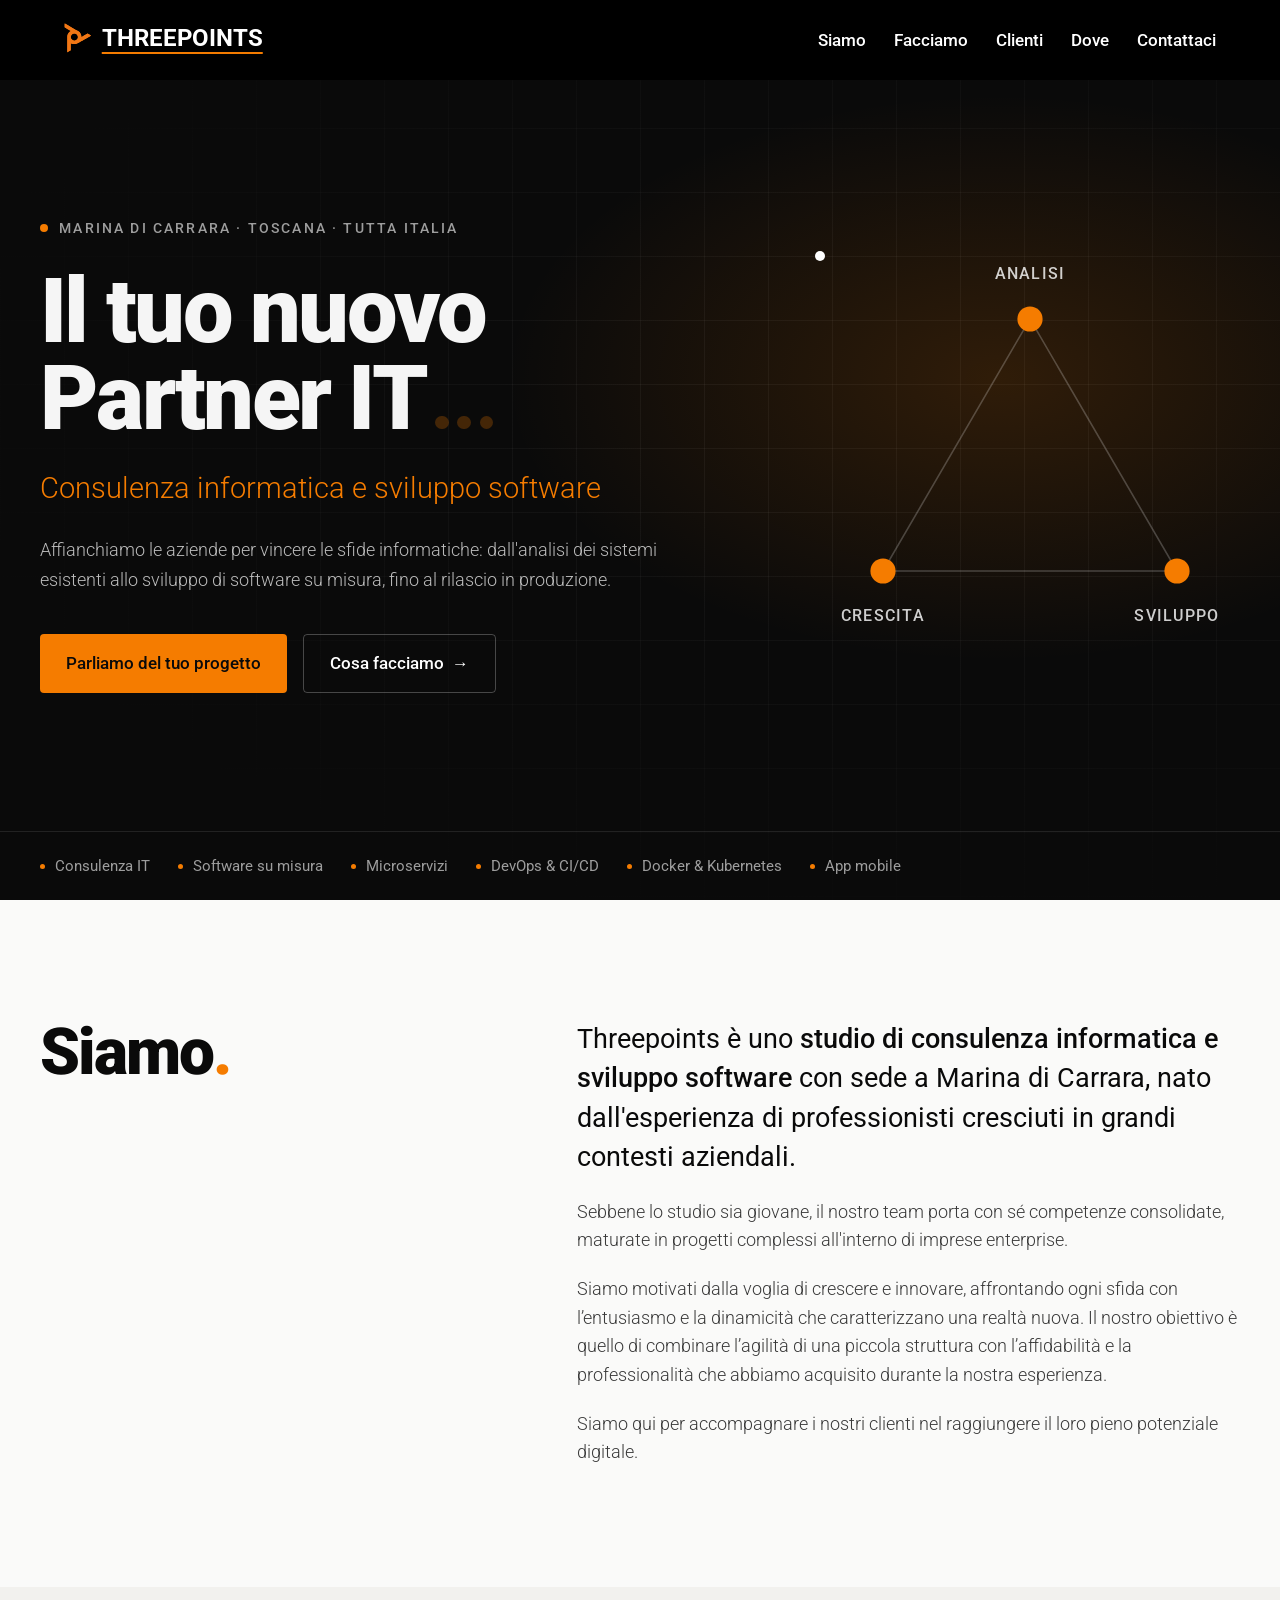
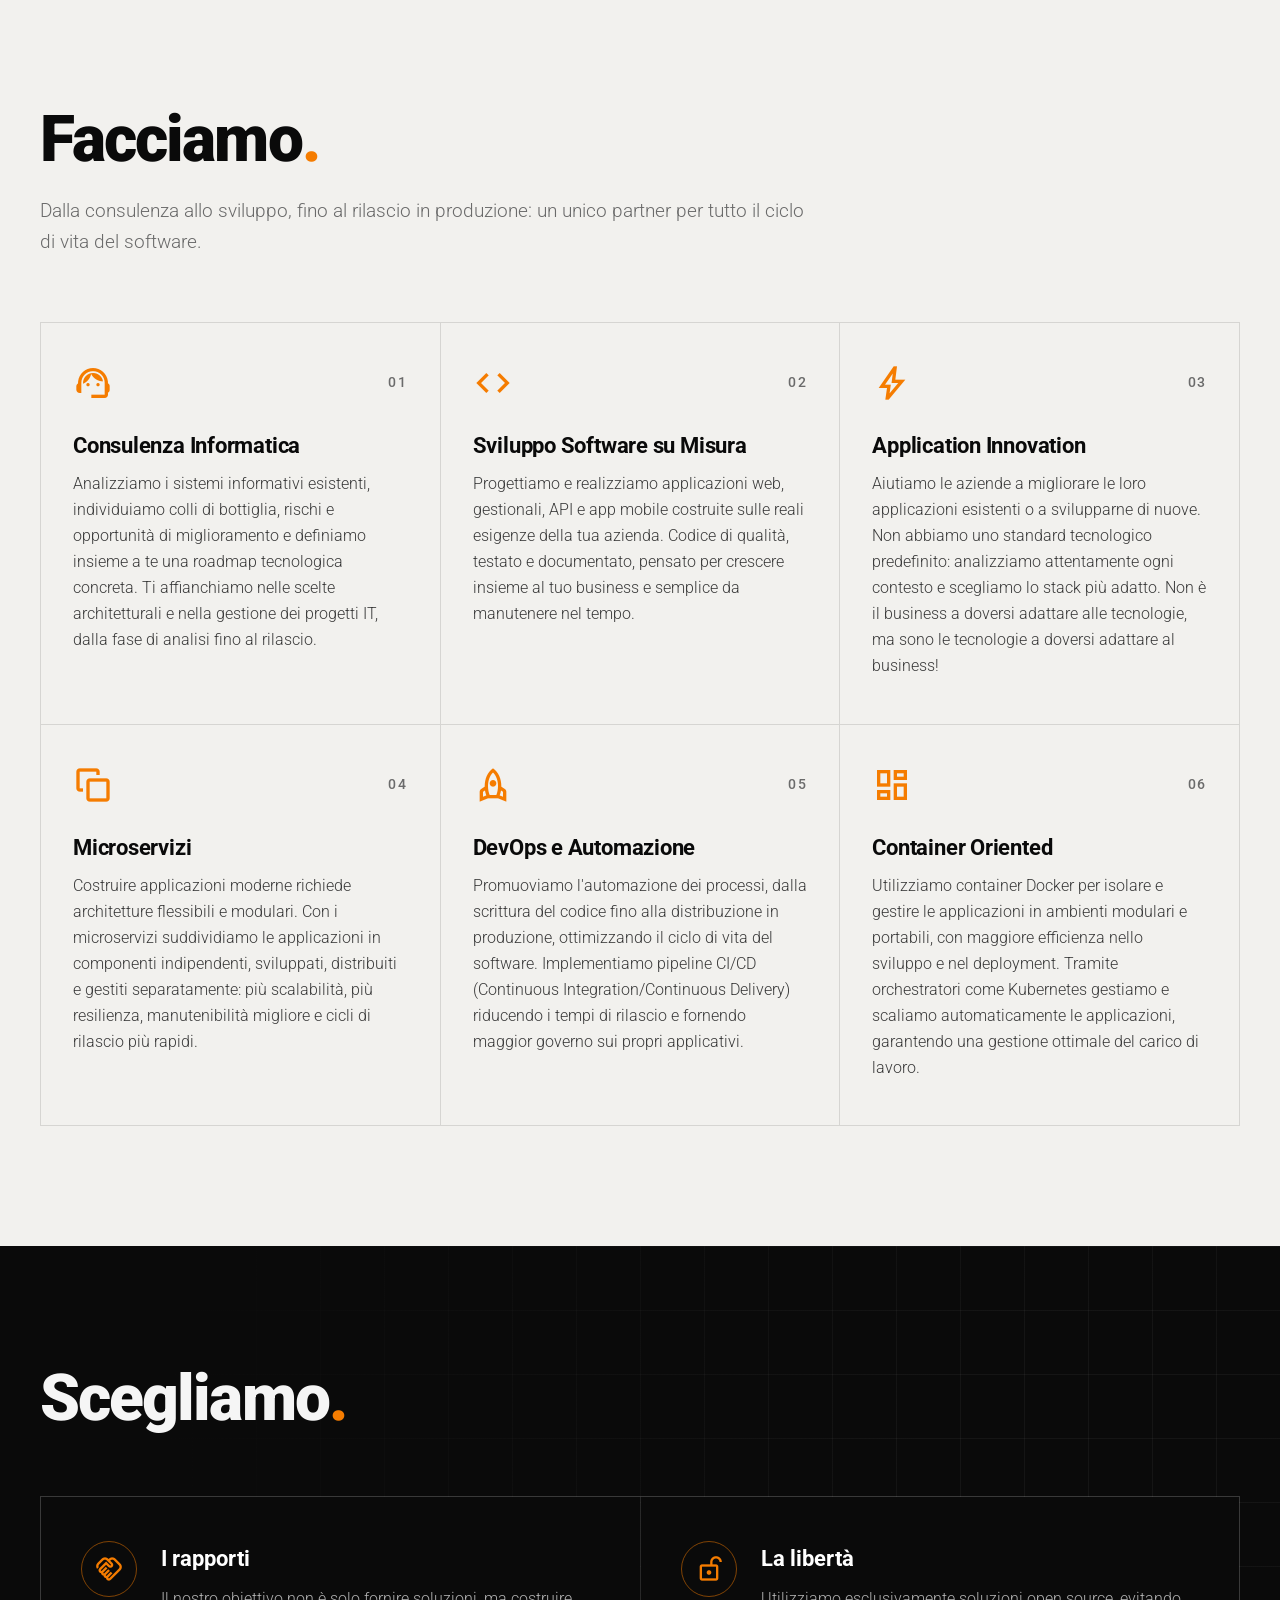
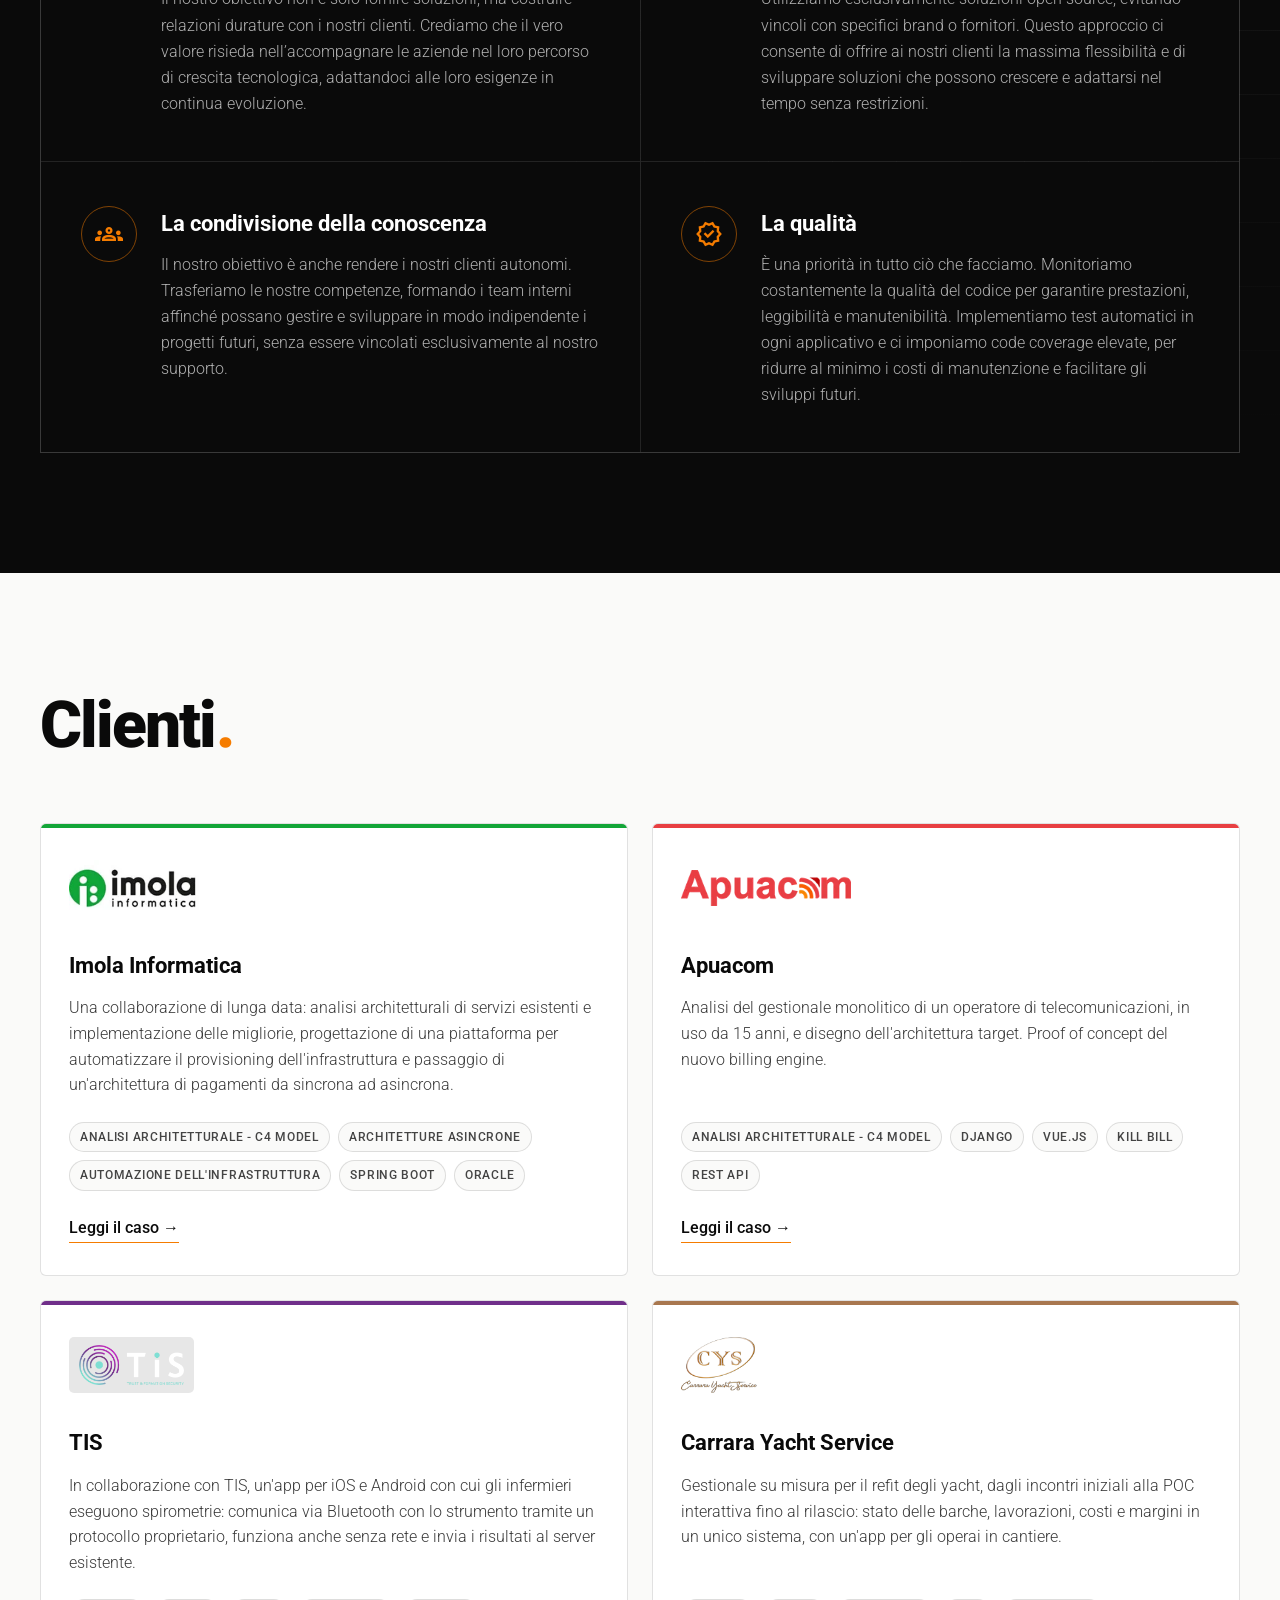
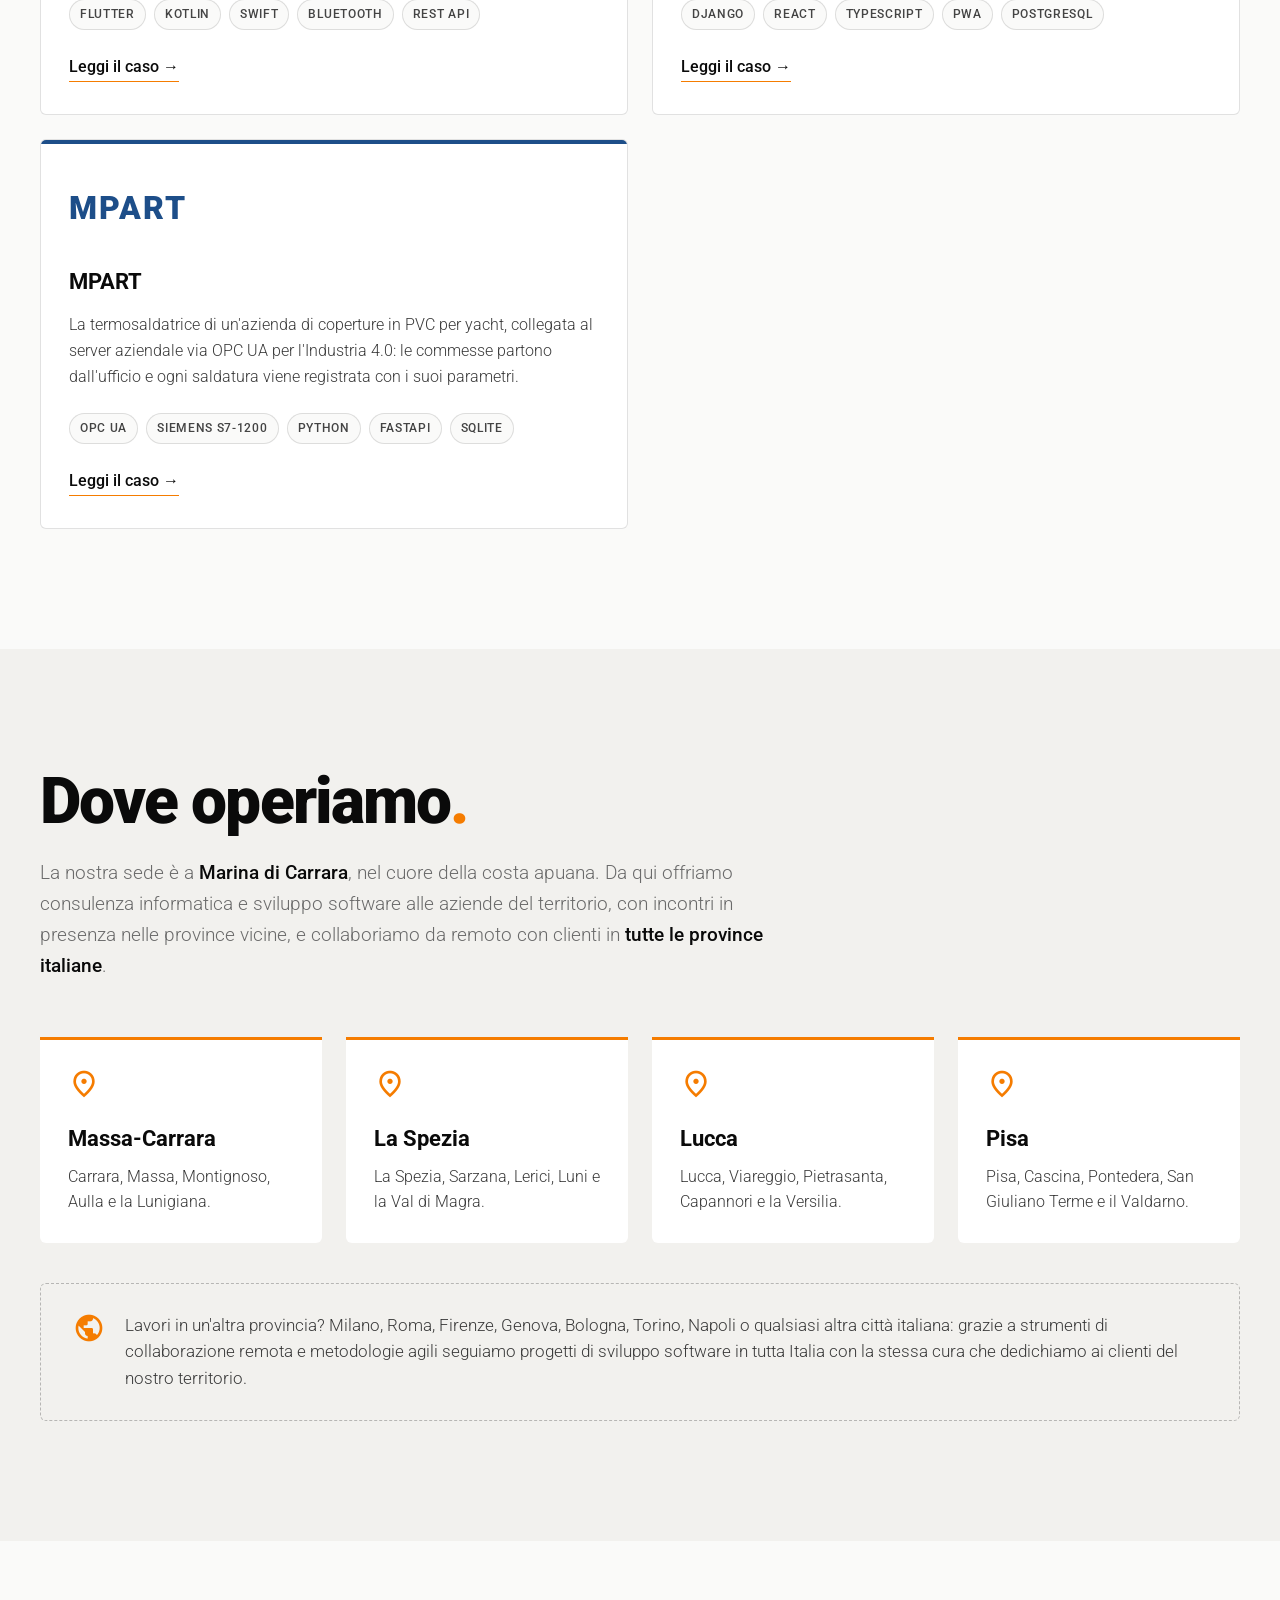
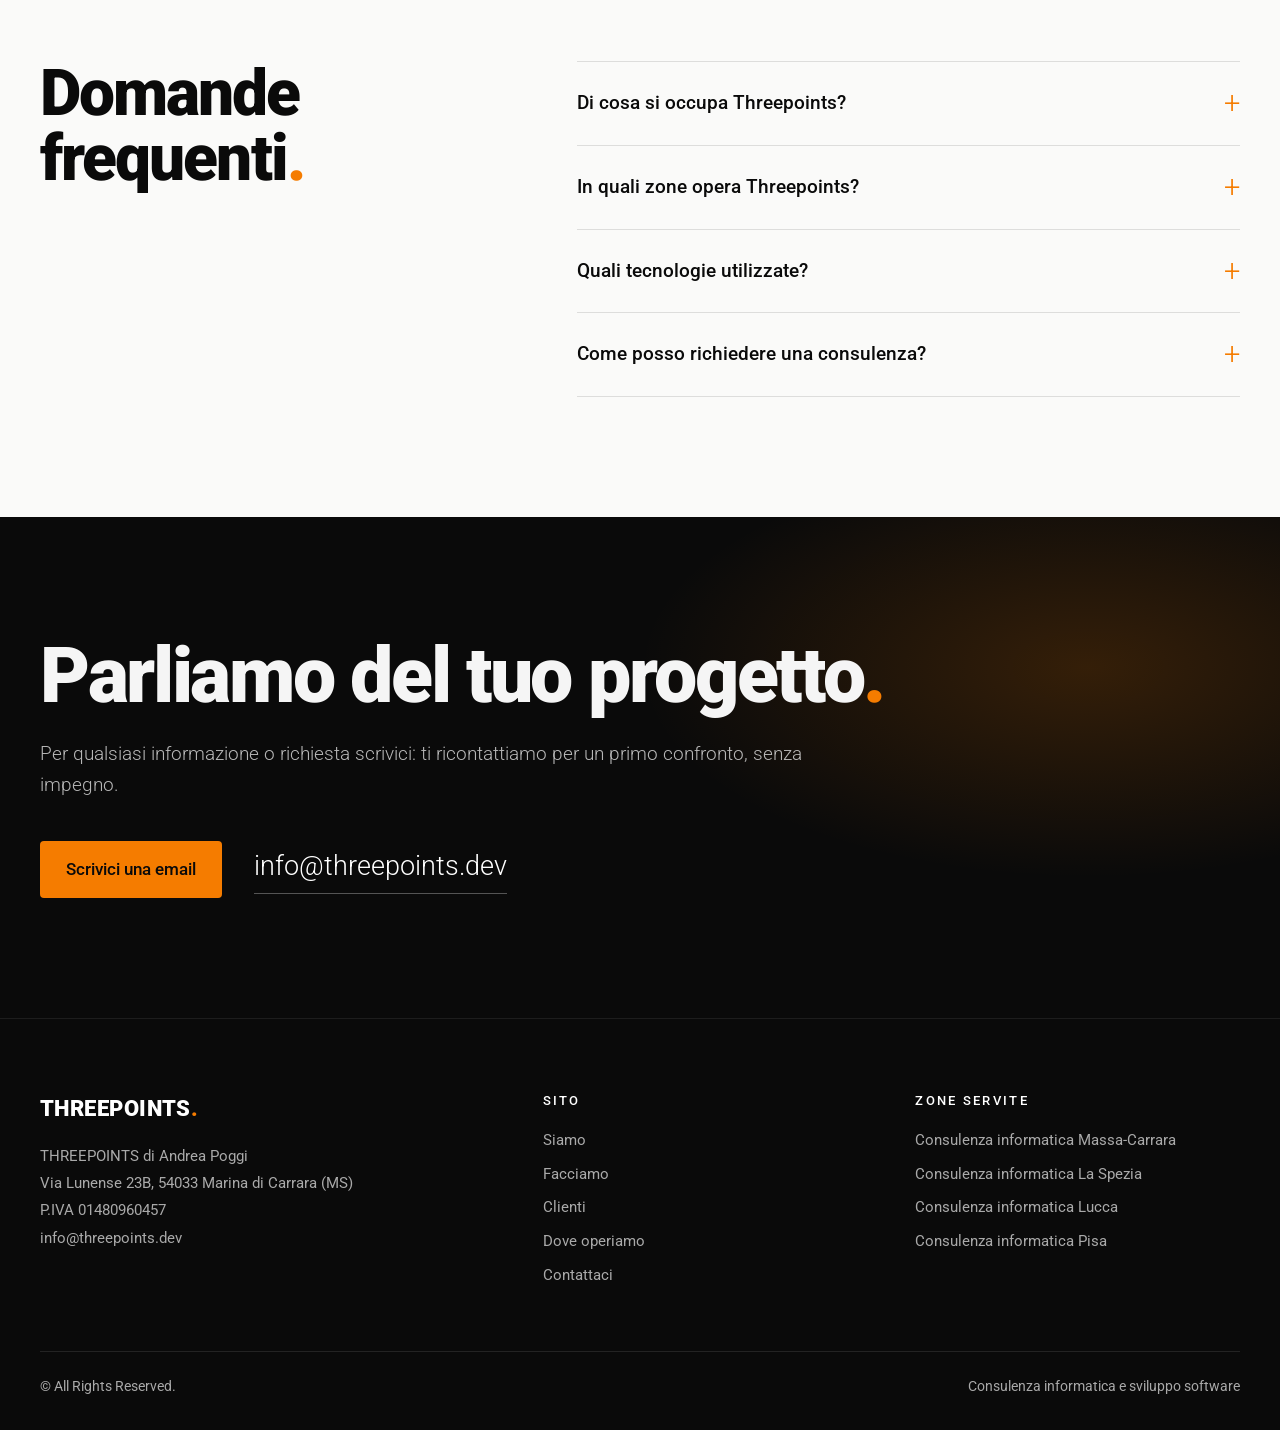
==== commit b2f2baa5: "SEO Massa: pagina Massa-Carrara su Massa e Carrara, Threepoints come studio - Pagina Massa-Carrara: " ====
--- a/index.html
+++ b/index.html
@@ -61,6 +61,8 @@
                 },
                 "geo": { "@type": "GeoCoordinates", "latitude": 44.0434, "longitude": 10.0480 },
                 "areaServed": [
+                    { "@type": "City", "name": "Carrara" },
+                    { "@type": "City", "name": "Massa" },
                     { "@type": "AdministrativeArea", "name": "Provincia di Massa-Carrara" },
                     { "@type": "AdministrativeArea", "name": "Provincia della Spezia" },
                     { "@type": "AdministrativeArea", "name": "Provincia di Lucca" },
@@ -347,14 +349,14 @@
                 </div>
 
                 <div class="prose">
-                    <p class="big">Una giovane realtà nel mondo della <strong>consulenza informatica</strong> e dello
-                        <strong>sviluppo software</strong>, con sede a Marina di Carrara, nata dalla passione e
-                        dall'energia di professionisti con anni di esperienza in grandi contesti aziendali.</p>
-                    <p>Sebbene la nostra azienda sia giovane, il nostro team porta con sé competenze consolidate,
+                    <p class="big">Threepoints è uno <strong>studio di consulenza informatica e sviluppo
+                        software</strong> con sede a Marina di Carrara, nato dall'esperienza di professionisti
+                        cresciuti in grandi contesti aziendali.</p>
+                    <p>Sebbene lo studio sia giovane, il nostro team porta con sé competenze consolidate,
                         maturate in progetti complessi all'interno di imprese enterprise.</p>
                     <p>Siamo motivati dalla voglia di crescere e innovare, affrontando ogni sfida con l’entusiasmo e
-                        la dinamicità che caratterizzano una nuova azienda. Il nostro obiettivo è quello di combinare
-                        l’agilità di una piccola impresa con l’affidabilità e la professionalità che abbiamo
+                        la dinamicità che caratterizzano una realtà nuova. Il nostro obiettivo è quello di combinare
+                        l’agilità di una piccola struttura con l’affidabilità e la professionalità che abbiamo
                         acquisito durante la nostra esperienza.</p>
                     <p>Siamo qui per accompagnare i nostri clienti nel raggiungere il loro pieno potenziale
                         digitale.</p>
